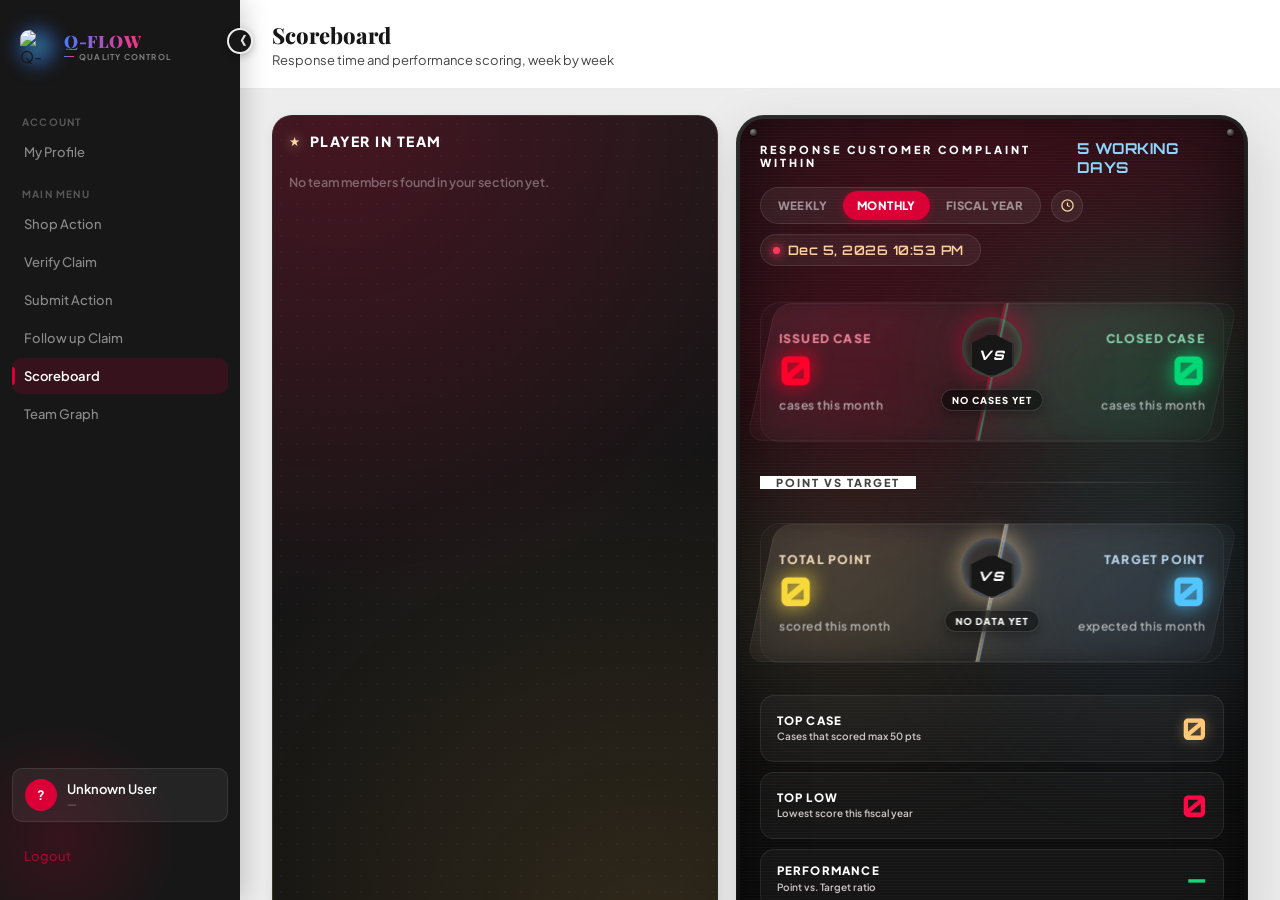
==== main.html @ 457b6033 "Remove Save Investigation trigger from Submit Minutes Meeting (revert) Per user confirmation of the " ====
<!DOCTYPE html>
<html lang="en">
<head>
  <meta charset="UTF-8">
  <meta name="viewport" content="width=device-width, initial-scale=1.0">
  <title>Q-FLOW — Dashboard</title>
  <link rel="stylesheet" href="styles.css">
  
  <style>
    @media print {
      .sidebar, .topbar, .page-body, .btn, .sidebar-edge-toggle { display: none !important; }
      body.dashboard-layout, .main-content { background: white !important; margin: 0 !important; padding: 0 !important; display: block !important; width: 100% !important; }
      .pdf-export-zone { position: static !important; top: auto !important; left: auto !important; z-index: auto !important; display: block !important; }
      @page { size: A4 portrait; margin: 12mm 14mm 28mm 14mm; }
      /* Table thead/thead trick: thead repeats on every printed page */
      #reportTemplate { width: 100%; border-collapse: collapse; }
      #reportTemplate thead { display: table-header-group; }
      #reportTemplate tbody { display: table-row-group; }
      .dynamic-block { page-break-inside: avoid; break-inside: avoid; }
      /* Footer logo: fixed position repeats automatically on every printed page */
      .pdf-footer-logo { position: fixed !important; bottom: 0 !important; display: block !important; }
    }
    
    /* UI Helpers for Previews */
    .preview-grid { display: flex; flex-wrap: wrap; gap: 10px; margin-top: 10px; }
    .preview-item { position: relative; width: 80px; height: 80px; border-radius: 4px; overflow: hidden; border: 1px solid var(--border); }
    .preview-item img { width: 100%; height: 100%; object-fit: cover; }
    .preview-item .remove-btn { position: absolute; top: 2px; right: 2px; background: rgba(218,0,55,0.9); color: white; border: none; border-radius: 50%; width: 20px; height: 20px; font-size: 12px; cursor: pointer; display: flex; align-items: center; justify-content: center; }
    .doc-item { display: flex; align-items: center; gap: 8px; background: var(--surface-2); padding: 6px 12px; border-radius: 4px; font-size: 12px; margin-top: 5px; }
    .action-header { display: flex; justify-content: space-between; align-items: center; font-size: 11px; font-weight: 700; color: var(--charcoal); margin-bottom: 8px; }
    .action-header button { background: none; border: none; color: var(--red); cursor: pointer; font-size: 11px; }
    .status-investigated { background: var(--charcoal) !important; color: white !important; }
    .player-card { display:flex; align-items:center; gap:11px; background:var(--white); border:1px solid var(--border); border-radius:var(--r-md); padding:10px 13px; cursor:grab; user-select:none; transition:box-shadow .15s,border-color .15s,opacity .15s; }
    .player-card:hover { box-shadow:0 2px 10px rgba(0,0,0,.1); border-color:var(--red); }
    .player-card.dragging { opacity:.4; cursor:grabbing; }
    .player-avatar { width:38px; height:38px; border-radius:50%; background:var(--red); color:white; display:flex; align-items:center; justify-content:center; font-weight:800; font-size:13px; flex-shrink:0; }
    .player-info { flex:1; min-width:0; }
    .player-name { font-weight:700; font-size:13px; color:var(--charcoal); white-space:nowrap; overflow:hidden; text-overflow:ellipsis; }
    .player-meta { font-size:10px; color:var(--charcoal-soft); margin-top:2px; }
    .player-badge { display:inline-block; font-size:9px; font-weight:800; text-transform:uppercase; letter-spacing:.4px; color:var(--red); border:1px solid var(--red); border-radius:10px; padding:1px 7px; margin-top:3px; }
    .player-slot { display:flex; align-items:center; border:2px dashed var(--border); border-radius:var(--r-md); background:var(--surface-2); min-height:64px; transition:border-color .2s,background .2s; overflow:hidden; }
    .player-slot.drag-over { border-color:var(--red); background:#fff0f3; }
    .player-slot.occupied { border-style:solid; border-color:#d0d0d0; background:var(--white); }
    .slot-label { width:40px; height:64px; flex-shrink:0; display:flex; align-items:center; justify-content:center; font-weight:800; font-size:11px; color:var(--charcoal-soft); background:var(--surface-2); border-right:1px solid var(--border); }
    .slot-content { flex:1; padding:0 12px; }
    .slot-hint { font-size:11px; color:var(--charcoal-soft); }
    .slot-remove { background:none; border:none; color:#ccc; cursor:pointer; font-size:18px; padding:0 14px; height:64px; flex-shrink:0; line-height:64px; transition:color .15s; }
    .slot-remove:hover { color:var(--red); }
  </style>
  
  <script src="https://cdnjs.cloudflare.com/ajax/libs/html2pdf.js/0.10.1/html2pdf.bundle.min.js"></script>
</head>
<body class="dashboard-layout">

  <!-- ── Photo Lightbox Modal ──────────────────────────────────────────── -->
  <div id="photoLightbox" onclick="closeLightbox()" style="
    display:none; position:fixed; inset:0; z-index:99999;
    background:rgba(0,0,0,0.88); justify-content:center; align-items:center;
    cursor:zoom-out;">
    <div style="position:relative; max-width:92vw; max-height:92vh;" onclick="event.stopPropagation()">
      <button onclick="closeLightbox()" style="
        position:absolute; top:-16px; right:-16px; width:32px; height:32px;
        border-radius:50%; border:none; background:#fff; color:#333;
        font-size:18px; font-weight:700; cursor:pointer; z-index:1; line-height:1;">×</button>
      <img id="lightboxImg" src="" style="
        max-width:88vw; max-height:85vh; object-fit:contain;
        border-radius:8px; box-shadow:0 8px 40px rgba(0,0,0,0.6);
        display:block;">
      <div style="text-align:center; color:#fff; font-size:11px; opacity:0.6; margin-top:8px;">
        Scroll to zoom &nbsp;·&nbsp; Click × or outside to close
      </div>
    </div>
  </div>

<aside class="sidebar">
  <div class="sidebar-logo">
    <!-- Q-FLOW brand mark — the actual supplied logo file, loaded from the
         app's own assets folder (same "Smart Quality Control System"
         folder main.html/index.html already live in — see e.g.
         claimData.systemLinkUrl or the users.js diagnostic message
         elsewhere in this file for other Z:\...\Smart Quality Control
         System\ references). Replace assets/image 1.png with your file if
         you rename/move it. The glow halo behind it is a plain CSS
         animation (see .qflow-icon-glow in styles.css), not baked into
         the image, so it keeps animating without touching the artwork
         itself. -->
    <div class="sidebar-logo-icon-wrap">
      <div class="qflow-icon-glow"></div>
      <img class="sidebar-logo-icon-img" src="assets/image%201.png" alt="Q-FLOW">
    </div>
    <div class="sidebar-logo-word">
      <div class="sidebar-logo-word-main"><span class="sidebar-logo-q">Q-FLOW</span></div>
      <div class="sidebar-logo-tagline"><span class="sidebar-logo-tagline-dash"></span>Quality Control</div>
    </div>
  </div>

  <div class="sidebar-section-label">Account</div>
  <div class="nav-item" onclick="showPage('profile')">My Profile</div>
  <div class="sidebar-section-label">Main Menu</div>
  <div class="nav-item" id="navInquiryClaim" style="display:none;" onclick="showPage('inquiryClaim')">Inquiry Claim</div>
  <div class="nav-item" id="navIssueClaim" onclick="showPage('issueClaim')" style="display:none; color:var(--red);">Issue Claim</div>
  <div class="nav-item" id="navClaimCase" style="display:none;" onclick="showPage('complaints')">Claim Case</div>
  <div class="nav-item" id="navShopAction" onclick="showPage('shopAction')">Shop Action</div>
  <div class="nav-item" id="navVerifyClaim" onclick="showPage('verifyClaim')">Verify Claim</div>
  <div class="nav-item" id="navSubmitAction" onclick="showPage('submitAction')">Submit Action</div>
  <div class="nav-item" id="navFollowUpClaim" onclick="showPage('followUpClaim')">Follow up Claim</div>
  <div class="nav-item active" id="navScoreboard" onclick="showPage('scoreboard')">Scoreboard</div>
  <div class="nav-item" id="navTeamGraph" onclick="showPage('teamGraph')">Team Graph</div>
  
  <div class="sidebar-spacer"></div>
  
  <div class="sidebar-user-chip" id="sidebarUserChip">
    <div class="chip-avatar" id="sidebarInitial">?</div>
    <div class="chip-info">
      <div class="chip-name" id="sidebarName">—</div>
      <div class="chip-role" id="sidebarRole">—</div>
    </div>
  </div>
  <div class="nav-item nav-logout" onclick="handleLogout()">Logout</div>
</aside>

<button type="button" class="sidebar-edge-toggle" id="sidebarEdgeToggle" onclick="toggleSidebar()" title="Show/hide navigation">
  <span id="sidebarToggleIcon">《</span>
</button>

<div class="main-content">
  <div class="topbar">
    <div class="topbar-title">
      <h1 id="topbarTitle">Scoreboard</h1>
      <p id="topbarSubtitle">Response time and performance scoring, week by week</p>
    </div>
  </div>

  <div id="pagProfile" class="page-body">
    <div id="profileViewingBanner" class="hidden" style="display:flex; align-items:center; justify-content:space-between; gap:12px; background:var(--surface-2); border:1px solid var(--border); border-radius:var(--r-md); padding:10px 16px; margin-bottom:14px; font-size:13px;">
      <span>👀 Viewing <strong id="profileViewingName">—</strong>'s profile</span>
      <button type="button" class="action-btn" onclick="backToMyProfile()">← Back to My Profile</button>
    </div>
     <div class="profile-banner">
      <div class="profile-avatar-wrap"><div class="profile-avatar" id="displayInitials">?</div></div>
      <div class="profile-info">
        <h2 id="displayName">Loading…</h2>
        <div class="profile-role-badge"><span id="displayUserType">—</span></div>
        <div class="profile-email"><span id="displayEmail">—</span></div>
      </div>
    </div>
    <div class="info-grid">
      <div class="info-card"><label>Employee ID</label><strong id="displayEmpId">—</strong></div>
      <div class="info-card"><label>Section</label><strong id="displaySection">—</strong></div>
      <div class="info-card"><label>Position</label><strong id="displayPosition">—</strong></div>
    </div>

    <!-- ── Player Showcase: photo avatar + performance radar chart ──────── -->
    <div class="player-showcase">

      <div class="showcase-card">
        <div class="showcase-card-head"><h3>Profile Player</h3><span class="dot"></span></div>
        <div class="avatar-stage" id="avatarStage">
          <img class="avatar-photo" id="avatarPhoto" alt="Player avatar" draggable="false">
        </div>
        <div class="showcase-card-foot">
          <div class="quote">"Response customer claim within 5 working days together with Quality Response</div>
          <div class="player-name" id="avatarPlayerName">—</div>
          <span class="player-tag" id="avatarPlayerTag">—</span>
        </div>
      </div>

      <div class="showcase-card">
        <div class="showcase-card-head">
          <h3>Performance Radar</h3>
          <span class="dot"></span>
        </div>
        <div class="radar-score-row">
          <span class="total-label">Performance Overview</span>
          <span class="score-badge">
            <span class="score-badge-label">Overall Score</span>
            <span class="total-value" id="radarTotal">0.0<small>/100</small></span>
          </span>
        </div>

        <div class="period-toggle" id="periodToggle">
          <button type="button" data-period="year">Year</button>
          <button type="button" class="active" data-period="month">Month</button>
          <button type="button" data-period="week">Week</button>
        </div>
        <!-- Sub-slicer: appears under Month (weeks 1-5) and Year (12 fiscal
             months) so a specific bucket's score can be viewed on its own
             instead of only the period-wide average. Hidden for Week (no
             smaller sub-unit to slice by). Populated by renderRadarSubToggle(). -->
        <div class="period-subtoggle" id="periodSubToggle" style="display:none;"></div>

        <div class="radar-card-body">
          <svg id="radarSVG" viewBox="0 0 520 500" xmlns="http://www.w3.org/2000/svg"></svg>
        </div>
        <div class="radar-legend" id="radarLegend"></div>
      </div>

    </div>
  </div>

  <div id="pagIssueClaim" class="page-body" style="display:none;">
    <form id="issueClaimForm" onsubmit="event.preventDefault(); submitClaim();">
      
      <div class="form-card">
        <h3 class="form-section-title">Claim Initialization</h3>
        <div class="form-group">
          <label>Claim Subject</label>
          <input type="text" id="claimSubject" class="form-control" required placeholder="Enter brief subject">
        </div>
        <div class="form-row">
          <div class="form-group">
            <label>Claim Source</label>
            <select id="claimSource" class="form-control" required>
              <option value="" disabled selected>Select Source...</option>
              <option value="MTH">【MTH】 - MITSUBISHI HEAVY INDUSTRIES THERMAL SYSTEMS</option><option value="SE SHOP">【SE】 - Service Section</option>
            </select>
          </div>
          <div class="form-group">
            <label>Type of Trouble</label>
            <select id="typeTrouble" class="form-control" required>
              <option value="" disabled selected>Select Trouble Type...</option>
              <option value="Unit">Unit</option><option value="Spare Part">Spare Part</option><option value="Special Part">Special Part</option>
            </select>
          </div>
          <div class="form-group">
            <label>Air Conditioner Type</label>
            <select id="typeAir" class="form-control" required>
              <option value="" disabled selected>Select Air Conditioner Type...</option>
              <option value="RAC">【RAC】Residential Air Conditioners</option><option value="PAC">【PAC】Package Air Conditioners</option>
            </select>
          </div>
        </div>
        <div class="form-row">
          <div class="form-group">
            <label>Claim Market</label>
            <!-- Options populated by populateClaimMarketOptions() from
                 distributorDatabase (distributors.js) — see that function's
                 comment. Starts with a loading placeholder; the FALLBACK_
                 DISTRIBUTOR_DATABASE seed means it's never actually empty
                 even before distributors.js finishes loading. -->
            <select id="claimMarket" class="form-control" required onchange="updateCountries()">
              <option value="" disabled selected>Loading markets...</option>
            </select>
          </div>
          <div class="form-group">
            <label>Claim Country</label>
            <select id="claimCountry" class="form-control" required disabled onchange="updateDistributors()">
              <option value="" disabled selected>Please select market first...</option>
            </select>
          </div>
        </div>
        <div class="form-row">
          <div class="form-group">
            <label>Distributor Name</label>
            <select id="claimDistributor" class="form-control" required disabled onchange="updateDistributorDetails()">
              <option value="" disabled selected>Please select country first...</option>
            </select>
          </div>
          <div class="form-group">
            <label>Customer Code</label>
            <input type="text" id="claimCustomerCode" class="form-control" readonly placeholder="Auto-filled from Distributor Name">
          </div>
          <div class="form-group">
            <label>Distributor Short Name</label>
            <input type="text" id="claimDistShortName" class="form-control" readonly placeholder="Auto-filled from Distributor Name">
          </div>
        </div>
      </div>

      <div class="form-card">
        <h3 class="form-section-title">Product & Part Details</h3>
        <div class="form-group">
          <label>Model Name</label>
          <select id="hasModelToggle" class="form-control" onchange="toggleModelSection(this.value !== 'N/A')">
            <option value="N/A" selected>N/A</option><option value="Have">Have Model Name</option>
          </select>
          <!-- One .model-block per Model — Model Name + its OWN Quantity of
               Serial Numbers + that many serial inputs, added via +Add
               Model. See addModelBlock()/removeModelBlock()/
               _renumberModelBlocks() and submitClaim()'s comment on how
               this becomes modelName (multi-line) + serialNumbers
               ([Model N: value] lines) at submit time. -->
          <div id="wrapModelSection" class="dynamic-input-wrap hidden">
            <div id="modelBlocksContainer" class="model-blocks-container"></div>
            <button type="button" class="btn-add-model" onclick="addModelBlock()">+ Add Model</button>
          </div>
        </div>
        <div class="form-row">
          <!-- Part No. — user types here first to search -->
          <div class="form-group">
            <label>Problem Part No.</label>
            <div style="position:relative;">
              <div style="display:flex; gap:6px; align-items:center;">
                <input type="text" id="partNoSearch" class="form-control"
                  placeholder="Type Part No. to search…"
                  autocomplete="off"
                  style="flex:1;"
                  oninput="filterPartNoSuggestions(this.value)"
                  onfocus="filterPartNoSuggestions(this.value)"
                  onkeydown="handlePartNoKeydown(event)"
                  onblur="setTimeout(()=>{const s=document.getElementById('partNoSuggestBox');if(s)s.style.display='none';},200)">
                <button type="button" id="partNoClearBtn" onclick="clearPartSelection()"
                  style="display:none; background:var(--surface-2); border:1px solid var(--border); border-radius:var(--r-md); padding:0 10px; height:38px; cursor:pointer; color:var(--red); font-size:13px; flex-shrink:0;"
                  title="Clear selection">✕</button>
              </div>
              <div id="partNoSuggestBox"
                style="display:none; position:absolute; top:100%; left:0; right:0; z-index:9999;
                       background:var(--white); border:1px solid var(--border); border-top:none;
                       border-radius:0 0 var(--r-md) var(--r-md); max-height:220px; overflow-y:auto;
                       box-shadow:0 4px 14px rgba(0,0,0,.13);"></div>
            </div>
            <!-- Hidden field — actual value sent in payload -->
            <input type="hidden" id="partNo">
            <div id="partNoStatus" style="font-size:10px; color:var(--charcoal-soft); margin-top:4px;">⏳ Loading parts database…</div>
          </div>

          <!-- Part Name — auto-filled when Part No. is selected -->
          <div class="form-group">
            <label>Problem Part Name</label>
            <div style="display:flex; gap:6px; align-items:center;">
              <input type="text" id="partName" class="form-control"
                placeholder="Auto-filled after Part No. selection"
                readonly
                style="flex:1; background:var(--surface-2); cursor:default;">
              <button type="button" id="partNameClearBtn" onclick="clearPartSelection()"
                style="display:none; background:var(--surface-2); border:1px solid var(--border); border-radius:var(--r-md); padding:0 10px; height:38px; cursor:pointer; color:var(--red); font-size:13px; flex-shrink:0;"
                title="Clear selection">✕</button>
            </div>
            <div id="partNameHint" style="font-size:10px; color:var(--charcoal-soft); margin-top:4px;">Part Name fills automatically when you pick a Part No.</div>
          </div>
        </div>
      </div>

      <div class="form-card">
        <h3 class="form-section-title">Dates & Problem Description</h3>
        <div class="form-row">
          <div class="form-group">
            <label>Production Date</label>
            <select class="form-control" onchange="toggleField('wrapProdDate', this.value !== 'N/A')">
              <option value="N/A" selected>N/A</option><option value="Know">Know</option>
            </select>
            <div id="wrapProdDate" class="dynamic-input-wrap hidden"><input type="date" id="prodDate" class="form-control"></div>
          </div>
          <div class="form-group">
            <label>Install Date</label>
            <select class="form-control" onchange="toggleField('wrapInstallDate', this.value !== 'N/A')">
              <option value="N/A" selected>N/A</option><option value="Know">Know</option>
            </select>
            <div id="wrapInstallDate" class="dynamic-input-wrap hidden"><input type="date" id="installDate" class="form-control" onchange="calculatePeriod()"></div>
          </div>
          <div class="form-group">
            <label>Occurred Date</label>
            <select class="form-control" onchange="toggleField('wrapOccurredDate', this.value !== 'N/A')">
              <option value="N/A" selected>N/A</option><option value="Know">Know</option>
            </select>
            <div id="wrapOccurredDate" class="dynamic-input-wrap hidden"><input type="date" id="occurredDate" class="form-control" onchange="calculatePeriod()"></div>
          </div>
        </div>
        
        <div class="form-group" id="periodWrap" style="display:none; background: var(--surface-2); padding: 10px; border-radius: 4px;">
            <label>Period of Using</label>
            <strong id="displayPeriod" style="color: var(--red);"></strong>
            <input type="hidden" id="hiddenPeriod">
        </div>

        <div class="form-group">
          <label>Problem Location</label>
          <select id="probLocation" class="form-control" required>
            <option value="" disabled selected>Select Location...</option>
            <option value="N/A">N/A (Not Known)</option><option value="On-site customer">On-site customer</option>
            <option value="Warehouse Stock">Warehouse Stock</option><option value="Testing">Testing</option><option value="Etc.">Etc.</option>
          </select>
        </div>
        <div class="form-group">
          <label>Problem Detail</label>
          <textarea id="probDetail" class="form-control" required placeholder="Describe details..."></textarea>
        </div>

        <!-- Defect Category — Main Defect -> Defect Detail -> Code Defect,
             sourced from DB Master.xlsx's MainDefectMaster/SubDefectMaster
             tables (same cascading-select + auto-fill pattern as Step 1's
             Claim Market -> Claim Country -> Distributor Name — see
             loadDefectDatabase()/updateDefectDetails()/updateCodeDefect()
             and that section's own comment for the full field mapping). -->
        <div class="form-row" style="margin-top: 15px; padding-top: 15px; border-top: 1px dashed var(--border);">
          <div class="form-group">
            <label>Main Defect</label>
            <select id="mainDefect" class="form-control" onchange="updateDefectDetails()">
              <option value="" disabled selected>Loading defect categories...</option>
            </select>
          </div>
          <div class="form-group">
            <label>Defect Detail</label>
            <select id="defectDetail" class="form-control" disabled onchange="updateCodeDefect()">
              <option value="" disabled selected>Please select Main Defect first...</option>
            </select>
          </div>
          <div class="form-group">
            <label>Code Defect</label>
            <input type="text" id="codeDefect" class="form-control" readonly placeholder="Auto-filled from Defect Detail">
          </div>
        </div>

        <div class="form-group" style="margin-top: 15px; padding-top: 15px; border-top: 1px dashed var(--border);">
          <label>Attach Claim Pictures (Unlimited)</label>
          <input type="file" id="claimImagesInput" class="form-control" multiple accept="image/png, image/jpeg, image/jpg" style="background: var(--white); cursor: pointer;" onchange="handleClaimImagePreviews(this)">
          <div id="claimImagePreviews" class="preview-grid"></div>
        </div>

        <div class="form-group" style="margin-top: 15px; padding-top: 15px; border-top: 1px dashed var(--border);">
            <label>Attach Documents (Excel/PDF, Unlimited)</label>
            <input type="file" id="claimDocsInput" class="form-control" multiple accept=".pdf, .xls, .xlsx" style="background: var(--white); cursor: pointer;" onchange="handleClaimDocPreviews(this)">
            <div id="claimDocPreviews"></div>
        </div>

      </div>

      <button type="submit" class="btn btn-red">Submit Claim Case</button>
    </form>
  </div>

  <div id="pagInvestigation" class="page-body" style="display:none;">
    <div class="workspace-layout">
      
      <!-- LEFT PANE: Claim Monitor with Edit Mode -->
      <div class="workspace-left" id="claimMonitorPane" style="overflow-y:auto; max-height:calc(100vh - 80px);">
        <div style="display:flex; justify-content:space-between; align-items:center; margin-bottom:14px;">
          <h3 class="form-section-title" style="margin:0; border:none; padding:0;">Claim Monitor</h3>
          <button class="btn" id="editClaimBtn" style="width:auto; padding:6px 14px; font-size:12px; background:var(--surface-2); color:var(--charcoal);" onclick="toggleClaimEditMode()">✏️ Edit Details</button>
        </div>

        <!-- DISPLAY MODE -->
        <div id="claimMonitorDisplay">
          <div class="claim-summary-item"><label>Subject</label><div id="monSubject">Loading...</div></div>
          <div class="claim-summary-item"><label>Source / Market</label><div id="monSource">Loading...</div></div>
          <div class="claim-summary-item"><label>Type Air Conditioners</label><div id="montypeAir">Loading...</div></div>
          <div class="claim-summary-item"><label>Model</label><div id="monModel" style="color:var(--red); white-space:pre-line;">Loading...</div></div>
          <div class="claim-summary-item"><label>Serial Number</label><div id="monSerial" style="color:var(--red); white-space:pre-line;">Loading...</div></div>
          <div class="claim-summary-item"><label>Part Info</label><div id="monPart">Loading...</div></div>
          <div class="claim-summary-item">
            <label>Dates</label>
            <div id="monDates" style="font-size:12px; line-height:1.6;">Loading...</div>
            <div style="margin-top: 5px; font-weight: 700; color: var(--red);">Period of Using: <span id="monPeriod">Loading...</span></div>
          </div>
          <div class="claim-summary-item"><label>Location</label><div id="monLocation">Loading...</div></div>
          <div class="claim-summary-item"><label>Problem Detail</label><div id="monDetail">Loading...</div></div>
          <div class="claim-summary-item">
            <label>Claim Pictures</label>
            <div id="monImageWrap" style="margin-top: 8px; display: flex; flex-wrap: wrap; gap: 10px;">Loading...</div>
          </div>
          <div class="claim-summary-item" style="border-bottom:none;">
            <label>Claim Documents</label>
            <div id="monDocWrap" style="margin-top: 8px;">Loading...</div>
          </div>
        </div>

        <!-- EDIT MODE (hidden by default) -->
        <div id="claimMonitorEdit" style="display:none;">
          <div class="form-group">
            <label>Claim Subject</label>
            <input type="text" id="editSubject" class="form-control" placeholder="Claim Subject">
          </div>
          <div class="form-row">
            <div class="form-group">
              <label>Source</label>
              <select id="editSource" class="form-control">
                <option value="MTH">MTH</option><option value="Service">Service</option>
              </select>
            </div>
            <div class="form-group">
              <label>Type of Trouble</label>
              <select id="editTypeTrouble" class="form-control">
                <option value="Unit">Unit</option>
                <option value="Spare Part">Spare Part</option>
                <option value="Special Part">Special Part</option>
              </select>
            </div>
          </div>
          <div class="form-row">
            <div class="form-group">
              <label>Market</label>
              <!-- Options populated by populateClaimMarketOptions() — same
                   distributorDatabase source as Claim Market on Step 1, so
                   the two forms never show a different country list. -->
              <select id="editMarket" class="form-control" onchange="updateEditCountries()">
                <option value="" disabled selected>Loading markets...</option>
              </select>
            </div>
            <div class="form-group">
              <label>Claim Country</label>
              <select id="editCountry" class="form-control" onchange="updateEditDistributors()">
                <option value="" disabled selected>Select market first...</option>
              </select>
            </div>
          </div>
          <!-- Distributor Name -> Customer Code / Short Name — same
               cascading + auto-fill pattern as Step 1 (see
               updateEditDistributors()/updateEditDistributorDetails()). -->
          <div class="form-row">
            <div class="form-group">
              <label>Distributor Name</label>
              <select id="editDistributor" class="form-control" disabled onchange="updateEditDistributorDetails()">
                <option value="" disabled selected>Please select country first...</option>
              </select>
            </div>
            <div class="form-group">
              <label>Customer Code</label>
              <input type="text" id="editCustomerCode" class="form-control" readonly placeholder="Auto-filled from Distributor Name">
            </div>
            <div class="form-group">
              <label>Distributor Short Name</label>
              <input type="text" id="editDistShortName" class="form-control" readonly placeholder="Auto-filled from Distributor Name">
            </div>
          </div>
          <div class="form-group">
            <label>Type Air Conditioners</label>
            <select id="editTypeAir" class="form-control">
              <option value="RAC">【RAC】Residential Air Conditioners</option>
              <option value="PAC">【PAC】Package Air Conditioners</option>
            </select>
          </div>
          <div class="form-group">
            <label>Model Name</label>
            <select id="editHasModelToggle" class="form-control" onchange="toggleEditModelSection(this.value !== 'N/A')">
              <option value="N/A" selected>N/A</option><option value="Have">Have Model Name</option>
            </select>
            <!-- Same repeater as Step 1 (see addModelBlock()'s comment) —
                 restored from the claim's saved data by
                 restoreEditModelBlocks() in toggleClaimEditMode(). -->
            <div id="editWrapModelSection" class="dynamic-input-wrap hidden">
              <div id="editModelBlocksContainer" class="model-blocks-container"></div>
              <button type="button" class="btn-add-model" onclick="addEditModelBlock()">+ Add Model</button>
            </div>
          </div>
          <div class="form-row">
            <!-- Part No. — same search-then-autofill widget as Step 1
                 (see filterEditPartNoSuggestions()/selectEditPartNo()) —
                 previously two independent plain text inputs with no link
                 between them at all. -->
            <div class="form-group">
              <label>Part No.</label>
              <div style="position:relative;">
                <div style="display:flex; gap:6px; align-items:center;">
                  <input type="text" id="editPartNoSearch" class="form-control"
                    placeholder="Type Part No. to search…"
                    autocomplete="off"
                    style="flex:1;"
                    oninput="filterEditPartNoSuggestions(this.value)"
                    onfocus="filterEditPartNoSuggestions(this.value)"
                    onkeydown="handleEditPartNoKeydown(event)"
                    onblur="setTimeout(()=>{const s=document.getElementById('editPartNoSuggestBox');if(s)s.style.display='none';},200)">
                  <button type="button" id="editPartNoClearBtn" onclick="clearEditPartSelection()"
                    style="display:none; background:var(--surface-2); border:1px solid var(--border); border-radius:var(--r-md); padding:0 10px; height:38px; cursor:pointer; color:var(--red); font-size:13px; flex-shrink:0;"
                    title="Clear selection">✕</button>
                </div>
                <div id="editPartNoSuggestBox"
                  style="display:none; position:absolute; top:100%; left:0; right:0; z-index:9999;
                         background:var(--white); border:1px solid var(--border); border-top:none;
                         border-radius:0 0 var(--r-md) var(--r-md); max-height:220px; overflow-y:auto;
                         box-shadow:0 4px 14px rgba(0,0,0,.13);"></div>
              </div>
              <input type="hidden" id="editPartNo">
            </div>
            <div class="form-group">
              <label>Part Name</label>
              <div style="display:flex; gap:6px; align-items:center;">
                <input type="text" id="editPartName" class="form-control"
                  placeholder="Auto-filled after Part No. selection"
                  readonly
                  style="flex:1; background:var(--surface-2); cursor:default;">
                <button type="button" id="editPartNameClearBtn" onclick="clearEditPartSelection()"
                  style="display:none; background:var(--surface-2); border:1px solid var(--border); border-radius:var(--r-md); padding:0 10px; height:38px; cursor:pointer; color:var(--red); font-size:13px; flex-shrink:0;"
                  title="Clear selection">✕</button>
              </div>
            </div>
          </div>
          <div class="form-group">
            <label>Production Date</label>
            <input type="date" id="editProdDate" class="form-control">
          </div>
          <div class="form-group">
            <label>Install Date</label>
            <input type="date" id="editInstallDate" class="form-control" onchange="calculatePeriodEdit()">
          </div>
          <div class="form-group">
            <label>Occurred Date</label>
            <input type="date" id="editOccurredDate" class="form-control" onchange="calculatePeriodEdit()">
          </div>
          <div class="form-group" id="editPeriodWrap" style="display:none; background:var(--surface-2); padding:10px; border-radius:4px;">
            <label>Period of Using</label>
            <strong id="editDisplayPeriod" style="color:var(--red);"></strong>
            <input type="hidden" id="editHiddenPeriod">
          </div>
          <div class="form-group">
            <label>Problem Location</label>
            <select id="editLocation" class="form-control">
              <option value="N/A">N/A (Not Known)</option>
              <option value="On-site customer">On-site customer</option>
              <option value="Warehouse Stock">Warehouse Stock</option>
              <option value="Testing">Testing</option>
              <option value="Etc.">Etc.</option>
            </select>
          </div>
          <div class="form-group">
            <label>Problem Detail</label>
            <textarea id="editProbDetail" class="form-control" style="min-height:80px;"></textarea>
          </div>

          <!-- Defect Category — same cascade as Step 1 (see
               updateEditDefectDetails()/updateEditCodeDefect()). -->
          <div class="form-row">
            <div class="form-group">
              <label>Main Defect</label>
              <select id="editMainDefect" class="form-control" onchange="updateEditDefectDetails()">
                <option value="" disabled selected>Loading defect categories...</option>
              </select>
            </div>
            <div class="form-group">
              <label>Defect Detail</label>
              <select id="editDefectDetail" class="form-control" disabled onchange="updateEditCodeDefect()">
                <option value="" disabled selected>Please select Main Defect first...</option>
              </select>
            </div>
            <div class="form-group">
              <label>Code Defect</label>
              <input type="text" id="editCodeDefect" class="form-control" readonly placeholder="Auto-filled from Defect Detail">
            </div>
          </div>

          <div class="form-group">
            <label>Add / Replace Claim Pictures (Unlimited)</label>
            <input type="file" id="editClaimImages" class="form-control" multiple accept="image/png,image/jpeg,image/jpg" style="background:var(--white); cursor:pointer;" onchange="handleEditImagePreviews(this)">
            <div id="editImagePreviews" class="preview-grid"></div>
          </div>
          <div class="form-group">
            <label>Add / Replace Documents (Excel/PDF, Unlimited)</label>
            <input type="file" id="editClaimDocs" class="form-control" multiple accept=".pdf,.xls,.xlsx" style="background:var(--white); cursor:pointer;" onchange="handleEditDocPreviews(this)">
            <div id="editDocPreviews"></div>
          </div>
          <div style="display:flex; gap:10px; margin-top:10px;">
            <button class="btn" style="background:var(--surface-2); color:var(--charcoal);" onclick="cancelClaimEdit()">Cancel</button>
            <button class="btn btn-red" onclick="saveClaimEdit()">💾 Save Changes</button>
          </div>
        </div>
      </div>

      <!-- RIGHT PANE -->
      <div class="workspace-right">
        <div style="padding:14px 20px 0 20px;">
          <h3 class="form-section-title" style="margin:0 0 12px 0; border:none; padding:0;">Investigation</h3>
        </div>

        <!-- START GATE -->
        <div id="startGate" style="display:flex; flex-direction:column; align-items:center; justify-content:center; padding:60px 40px; text-align:center;">
          <div style="font-size:48px; margin-bottom:16px;">🔍</div>
          <h2 style="font-family:var(--font-display); font-size:22px; color:var(--charcoal); margin-bottom:8px;">Ready to Investigate?</h2>
          <p style="color:var(--charcoal-soft); font-size:13px; max-width:320px; line-height:1.7; margin-bottom:24px;">Press the button below to officially start this Claim Case. A timestamp will be recorded and the case will move to investigation status.</p>
          <button id="startClaimCaseBtn" class="btn btn-red" style="width:auto; padding:14px 36px; font-size:16px;" onclick="startClaimCase()">▶ Start Claim Case</button>
          <div id="startGateLocked" style="display:none; margin-top:6px; font-size:12px; color:var(--red); background:#fff0f3; border:1px solid #f5c6cb; border-radius:var(--r-md); padding:10px 16px; max-width:320px; line-height:1.6;">
            ⚠️ Only <strong>Team Leader</strong> can start the investigation for this claim.
          </div>
        </div>

        <!-- INVESTIGATION CONTENT (hidden until started) -->
        <div id="investigationContent" style="display:none; flex-direction:column; height:100%;">
          <div id="holdLockBanner" style="display:none; align-items:center; gap:10px; background:#fff0f3; border:1px solid #f5c6cb; border-radius:var(--r-md); padding:10px 16px; margin:0 0 14px 0; font-size:12.5px; color:var(--red); font-weight:700; line-height:1.6;">
            <span id="holdLockBannerText"></span>
          </div>
          <div class="workspace-tabs">
            <button class="tab-btn active" onclick="switchTab('tabPlayers', this)">1. Players</button>
            <button class="tab-btn" onclick="switchTab('tabFindingRisk', this)">2. Finding Risk</button>
            <button class="tab-btn" onclick="switchTab('tabInspection', this)">3. Inspection</button>
            <button class="tab-btn" onclick="switchTab('tabAnalysis', this)">4. Trouble Analysis</button>
            <button class="tab-btn" onclick="switchTab('tabActions', this)">5. Considerations</button>
            <button class="tab-btn" id="tabEvaluateBtn" onclick="switchTab('tabEvaluate', this)">6. Evaluate</button>
          </div>

          <!-- TAB 1: PLAYERS -->
          <div id="tabPlayers" class="tab-content active">
            <div style="margin-bottom:16px; display:flex; justify-content:space-between; align-items:flex-start; flex-wrap:wrap; gap:10px;">
              <div>
                <div style="font-weight:800; font-size:14px; color:var(--charcoal); margin-bottom:4px;">Select Investigation Team (up to 5 Players)</div>
                <div style="font-size:12px; color:var(--charcoal-soft);">Drag a card from the roster into any slot. Click <strong>Confirm Team</strong> when done.</div>
              </div>
              <div id="playersAccessDenied" style="display:none; font-size:12px; color:var(--red); background:#fff0f3; border:1px solid #f5c6cb; border-radius:var(--r-md); padding:8px 14px;">
                ⚠️ Only <strong>Team Leader</strong> can assign players.
              </div>
            </div>
            <div id="rosterDiagnostic" style="display:none; margin-bottom:12px; padding:10px 14px; border-radius:var(--r-md); font-size:12px; line-height:1.7;"></div>
            <div style="display:flex; gap:20px; align-items:flex-start; flex-wrap:wrap;">
              <div style="flex:1; min-width:210px; max-width:270px;">
                <div style="font-size:11px; font-weight:800; text-transform:uppercase; letter-spacing:.6px; color:var(--charcoal-soft); margin-bottom:8px;">
                  Available Players <span id="rosterSectionLabel" style="font-weight:400; text-transform:none; letter-spacing:0;"></span>
                </div>
                <div id="rosterLoading" style="font-size:12px; color:var(--charcoal-soft); padding:6px 0; display:none;">Loading…</div>
                <div id="playerRoster" style="display:flex; flex-direction:column; gap:8px; max-height:400px; overflow-y:auto; padding-right:3px;"></div>
              </div>
              <div style="flex:2; min-width:260px;">
                <div style="font-size:11px; font-weight:800; text-transform:uppercase; letter-spacing:.6px; color:var(--charcoal-soft); margin-bottom:8px;">Team Slots (P1 – P5)</div>
                <div id="playerSlotsWrap" style="display:flex; flex-direction:column; gap:10px;"></div>
                <div style="display:flex; gap:10px; margin-top:16px; flex-wrap:wrap; align-items:center;">
                  <button id="confirmPlayersBtn" class="btn btn-red" style="width:auto; padding:10px 24px; opacity:.4; cursor:not-allowed;" disabled onclick="confirmPlayers()">✅ Confirm Team</button>
                  <button class="btn" style="width:auto; padding:10px 14px; background:var(--surface-2); color:var(--charcoal); font-size:12px;" onclick="clearAllSlots()">↺ Clear All</button>
                </div>
                <div id="playersConfirmedMsg" style="display:none; margin-top:10px; font-size:12px; color:green; font-weight:700; line-height:1.7;"></div>
              </div>
            </div>
            <div style="margin-top:22px; display:flex; justify-content:space-between; align-items:center; flex-wrap:wrap; gap:10px;">
              <div></div>
              <button class="btn btn-red" onclick="saveAndGoFindingRisk(this)">Next: Finding Risk →</button>
            </div>
          </div>

          <!-- TAB 2: FINDING RISK -->
          <div id="tabFindingRisk" class="tab-content">
            <div style="display:flex; justify-content:space-between; align-items:center; margin-bottom:18px;">
              <label style="font-weight:700; font-size:14px; color:var(--charcoal);">Finding Risk</label>
              <button class="btn" style="width:auto; padding:6px 16px; font-size:12px; background:var(--surface-2); color:var(--charcoal);" onclick="addFindingRiskBlock()">+ Add Subject</button>
            </div>
            <div id="findingRiskWrap"></div>
            <div style="display:flex; gap:10px; margin-top:16px; flex-wrap:wrap; align-items:center;">
              <button class="btn btn-red" style="width:auto; padding:10px 24px;" onclick="submitFindingRisk(this)">💾 Submit Finding Risk</button>
              <span id="findingRiskStatus" style="font-size:12px; color:var(--charcoal-soft);"></span>
            </div>
            <div style="margin-top:16px; padding:10px 14px; background:var(--surface-2); border-radius:var(--r-md); font-size:12px; color:var(--charcoal-soft); display:none;" id="findingRiskLog">
              <strong style="color:var(--charcoal);">📋 Submission Log</strong>
              <div id="findingRiskLogEntries" style="margin-top:6px; line-height:1.8;"></div>
            </div>
            <div style="margin-top:16px; display:flex; justify-content:space-between; align-items:center; flex-wrap:wrap; gap:10px;">
              <div></div>
              <button class="btn btn-red" onclick="saveAndGoInspection(this)">Next: Inspection →</button>
            </div>
          </div>

          <!-- TAB 3: INSPECTION -->
          <div id="tabInspection" class="tab-content">
            <div style="display:flex; justify-content:space-between; align-items:center; margin-bottom:12px; flex-wrap:wrap; gap:8px;">
              <label style="font-weight:700; font-size:14px; color:var(--charcoal);">Inspection Results</label>
              <div style="display:flex; gap:8px; align-items:center;">
                <button id="referClaimBtn" class="btn" style="width:auto; padding:6px 16px; font-size:12px; background:var(--charcoal); color:#fff;" onclick="openReferClaimModal()" title="Auto-fill Inspection, Trouble Analysis and Considerations from a past claim case">🔗 Refer Claim Case</button>
                <button class="btn" style="width:auto; padding:6px 16px; font-size:12px; background:var(--surface-2); color:var(--charcoal);" onclick="addInspectionBlock()">+ Add Inspection Detail & Picture</button>
              </div>
            </div>
            <div id="referredFromBanner" style="display:none; margin-bottom:14px; padding:8px 14px; background:#eef3ff; border:1px solid #c3d4fb; border-radius:var(--r-md); font-size:11.5px; color:#2b4c9b; font-weight:700;"></div>
            <div id="inspectionBlocksWrap"></div>
            <div style="display:flex; justify-content:space-between; align-items:center; margin-top:10px; flex-wrap:wrap; gap:10px;">
              <button class="btn" style="width:auto; padding:10px 24px; background:var(--surface-2); color:var(--charcoal);" onclick="submitInspection(this)">💾 Submit Inspection</button>
              <button class="btn btn-red" onclick="nextFromInspection(this)">Next: Trouble Analysis →</button>
            </div>
          </div>

          <!-- TAB 2: TROUBLE ANALYSIS -->
          <div id="tabAnalysis" class="tab-content">
            <div style="margin-bottom:15px; border-bottom: 2px solid var(--border); padding-bottom: 15px;">
              <div style="display:flex; justify-content:space-between; align-items:flex-end; margin-bottom:10px;">
                <label style="font-weight:700; text-transform:uppercase; font-size:12px; color:var(--red);">A. Root Cause Analysis (5-Why)</label>
                <span style="font-size:11px; color:var(--charcoal-soft);">*Hover to mark [R] Real Root Cause</span>
              </div>
              <div class="why-container" id="rootWhyContainer"></div>
              <button class="btn" style="background:var(--surface-2); color:var(--charcoal); margin-top: 10px;" onclick="addSpecificWhyRow('rootWhyContainer', 'root')">+ Add Root Cause Why</button>
            </div>
            <div style="margin-bottom:15px; border-bottom: 2px solid var(--border); padding-bottom: 15px;">
              <div style="display:flex; justify-content:space-between; align-items:flex-end; margin-bottom:10px;">
                <label style="font-weight:700; text-transform:uppercase; font-size:12px; color:var(--red);">B. Outflow Analysis (5-Why)</label>
                <span style="font-size:11px; color:var(--charcoal-soft);">*Hover to mark [O] Real Outflow</span>
              </div>
              <div class="why-container" id="outflowWhyContainer"></div>
              <button class="btn" style="background:var(--surface-2); color:var(--charcoal); margin-top: 10px;" onclick="addSpecificWhyRow('outflowWhyContainer', 'outflow')">+ Add Outflow Why</button>
            </div>


            <!-- ── C. Shop Concerned ─────────────────────────────────── -->
            <div style="margin-top:20px; border-top:2px solid var(--border); padding-top:15px;">
              <div style="display:flex; justify-content:space-between; align-items:center; margin-bottom:12px;">
                <label style="font-weight:700; text-transform:uppercase; font-size:12px; color:var(--red);">C. Shop Concerned</label>
                <button class="btn" style="width:auto; padding:5px 14px; font-size:12px; background:var(--surface-2); color:var(--charcoal);" onclick="addShopConcernedRow()">+ Add Shop</button>
              </div>
              <div id="shopConcernedList"></div>
              <div style="margin-top:12px; padding:10px 14px; background:#fff8e6; border:1px solid #f0d060; border-radius:6px; font-size:11px; color:#7a6000;">
                💡 Click <strong>Confirm Shop</strong> to save the selected shop(s), then click <strong>Make Appointment</strong> to generate the meeting invitation.
              </div>
            </div>

            <div style="display:flex; gap:10px; margin-top:16px;">
              <button class="btn btn-red" style="flex:1; padding:12px;" onclick="confirmShop(this)">
                ✅ Confirm Shop
              </button>
              <button class="btn" style="flex:1; padding:12px; background:var(--charcoal); color:#fff;" onclick="makeAppointment(this)">
                📅 Make Appointment
              </button>
            </div>
            <div style="display:flex; gap:10px; margin-top:12px; flex-wrap:wrap; justify-content:space-between; align-items:center;">
              <div style="display:flex; gap:10px;">
                <button class="btn" style="background:var(--surface-2); color:var(--charcoal);" onclick="switchTab('tabInspection', document.querySelectorAll('.tab-btn')[2])">← Back</button>
                <button class="btn" style="background:var(--surface-2); color:var(--charcoal);" onclick="submitTroubleAnalysis(this)">💾 Submit Trouble Analysis</button>
              </div>
              <button class="btn btn-red" onclick="nextFromAnalysis(this)">Next: Considerations →</button>
            </div>
          </div>

          <!-- TAB 3: CONSIDERATIONS -->
          <div id="tabActions" class="tab-content" style="padding:0;">
            <!-- Scrollable content area -->
            <div style="flex:1; overflow-y:auto; padding:24px 32px; min-height:0;">
              <div class="form-group">
                <div style="display:flex; justify-content:space-between; align-items:center; margin-bottom:10px;">
                  <label style="font-size:13px; font-weight:700; color:var(--red);">Corrective Actions</label>
                  <button class="btn" style="width:auto; padding:4px 10px; background:var(--surface-2); color:var(--charcoal); font-size:11px;" onclick="addActionBlock('correctiveWrap', 'Corrective')">+ Add Corrective Action</button>
                </div>
                <div id="correctiveWrap"></div>
              </div>
              <div class="form-group" style="margin-top:30px; border-top:1px dashed var(--border); padding-top:20px;">
                <div style="display:flex; justify-content:space-between; align-items:center; margin-bottom:10px;">
                  <label style="font-size:13px; font-weight:700; color:var(--red);">Preventive Actions</label>
                  <button class="btn" style="width:auto; padding:4px 10px; background:var(--surface-2); color:var(--charcoal); font-size:11px;" onclick="addActionBlock('preventiveWrap', 'Preventive')">+ Add Preventive Action</button>
                </div>
                <div id="preventiveWrap"></div>
              </div>
            </div>
            <!-- Sticky footer buttons — always visible regardless of content length -->
            <div style="flex-shrink:0; display:flex; gap:10px; padding:16px 32px; border-top:1px solid var(--border-light); background:var(--white);">
              <button class="btn" style="background:var(--surface-2); color:var(--charcoal);" onclick="saveConsiderations()">💾 Save Investigation Draft</button>
              <button class="btn" style="background:var(--charcoal); color:#fff;" onclick="submitMinutesMeeting(this)">📧 Submit Minutes Meeting</button>
              <button class="btn btn-red" onclick="generateDraftReport()">Generate Draft Report (Step 4)</button>
            </div>
          </div>

          <!-- TAB 6: EVALUATE -->
          <div id="tabEvaluate" class="tab-content" style="padding:0;">

            <!-- LOCKED STATE — shown when claim status is not yet Investigated -->
            <div id="evaluateLocked" style="display:none; flex-direction:column; align-items:center; justify-content:center; padding:60px 40px; text-align:center; flex:1;">
              <div style="font-size:48px; margin-bottom:16px;">🔒</div>
              <h2 style="font-family:var(--font-display); font-size:20px; color:var(--charcoal); margin-bottom:8px;">Evaluation Not Yet Available</h2>
              <p style="color:var(--charcoal-soft); font-size:13px; max-width:340px; line-height:1.7;">Self-evaluation unlocks once this claim case status becomes <strong>Investigated</strong> (i.e. the investigation has been completed). Please finish the steps above first.</p>
            </div>

            <!-- UNLOCKED STATE — two-pane: left detail review, right self-evaluation form -->
            <div id="evaluateUnlocked" style="display:none; flex:1; min-height:0;">
              <div style="display:flex; gap:0; height:100%;">

                <!-- LEFT: Claim & Investigation Detail (read-only review) -->
                <div style="flex:0 0 30%; border-right:1px solid var(--border-light); overflow-y:auto; padding:24px 26px; max-height:calc(100vh - 220px);">
                  <h3 class="form-section-title" style="margin:0 0 14px 0; border:none; padding:0;">Claim &amp; Investigation Review</h3>

                  <div class="claim-summary-item"><label>Subject</label><div id="evalSubject">—</div></div>
                  <div class="claim-summary-item"><label>Type Air Conditioner</label><div id="evalTypeAir">—</div></div>
                  <div class="claim-summary-item"><label>Model</label><div id="evalModel" style="color:var(--red); white-space:pre-line;">—</div></div>
                  <div class="claim-summary-item"><label>Serial Number</label><div id="evalSerial" style="color:var(--red); white-space:pre-line;">—</div></div>
                  <div class="claim-summary-item"><label>Part Info</label><div id="evalPart">—</div></div>

                  <div class="claim-summary-item">
                    <label>Claim Picture</label>
                    <div id="evalClaimImageWrap" style="margin-top:8px; display:flex; flex-wrap:wrap; gap:10px;">—</div>
                  </div>
                  <div class="claim-summary-item">
                    <label>Claim Document</label>
                    <div id="evalClaimDocWrap" style="margin-top:8px;">—</div>
                  </div>

                  <div class="claim-summary-item" style="margin-top:6px;">
                    <label style="color:var(--red); font-size:11px;">3. Inspection Detail</label>
                    <div id="evalInspectionWrap" style="font-size:13px; font-weight:400; color:var(--charcoal); margin-top:6px;">—</div>
                  </div>
                  <div class="claim-summary-item">
                    <label style="color:var(--red); font-size:11px;">4. Trouble Analysis Detail</label>
                    <div id="evalAnalysisWrap" style="font-size:13px; font-weight:400; color:var(--charcoal); margin-top:6px; white-space:pre-wrap;">—</div>
                  </div>
                  <div class="claim-summary-item" style="border-bottom:none;">
                    <label style="color:var(--red); font-size:11px;">5. Considerations Detail</label>
                    <div id="evalConsiderationsWrap" style="font-size:13px; font-weight:400; color:var(--charcoal); margin-top:6px;">—</div>
                  </div>
                </div>

                <!-- RIGHT: Self-Evaluation Form -->
                <div style="flex:1; display:flex; flex-direction:column; min-height:0;">
                  <div style="flex:1; overflow-y:auto; padding:24px 28px; max-height:calc(100vh - 280px);">
                    <h3 class="form-section-title" style="margin:0 0 4px 0; border:none; padding:0;">Self Evaluation</h3>
                    <p style="font-size:12px; color:var(--charcoal-soft); margin-bottom:18px; line-height:1.6;">Please rate yourself honestly for each subject below, from <strong>0 (Not at all)</strong> to <strong>5 (Excellent)</strong>.</p>

                    <div id="evaluatePlayerNotice" style="display:none; font-size:12px; color:var(--red); background:#fff0f3; border:1px solid #f5c6cb; border-radius:var(--r-md); padding:10px 14px; margin-bottom:16px;">
                      ⚠️ You are not this claim's recorded Team Leader and are not listed as a confirmed Player on its investigation team, so self-evaluation is not available to you.
                    </div>

                    <div id="evaluateFormWrap"></div>
                  </div>

                  <div style="flex-shrink:0; display:flex; gap:10px; padding:16px 28px; border-top:1px solid var(--border-light); background:var(--white); align-items:center;">
                    <button class="btn btn-red" id="submitEvaluationBtn" onclick="submitEvaluation(this)">💾 Submit Self Evaluation</button>
                    <span id="evaluateStatus" style="font-size:12px; color:var(--charcoal-soft);"></span>
                  </div>
                </div>

              </div>
            </div>

          </div>

        </div><!-- /investigationContent -->
      </div><!-- /workspace-right -->
    </div>
  </div>

  <div id="pagComplaints" class="page-body" style="display:none;">
    <div class="form-card" style="padding: 24px;">
      <div style="display:flex; justify-content:space-between; align-items:center; margin-bottom: 20px;">
        <h3 class="form-section-title" style="margin:0; border:none; padding:0;">Active Claims Queue</h3>
        <button class="btn" style="width:auto; padding:8px 16px; font-size:13px; background:var(--surface-2); color:var(--charcoal);" onclick="fetchClaims()">↻ Refresh Data</button>
      </div>
      
      <div class="claims-table-wrap">
        <table class="data-table">
          <thead>
            <tr>
              <th>Claim No.</th>
              <th>Subject</th>
              <th>Source</th>
              <th>Type Air</th>
              <th>Part Name</th>
              <th>Part No.</th>
              <th>Issue Date</th>
              <th>Start Date</th>
              <th>Close Date</th>
              <th>Response Time</th>
              <th>Shop</th>
              <th>Status</th>
              <th>Hold</th>
            </tr>
          </thead>
          <tbody id="claimsTableBody">
            <tr><td colspan="13" style="text-align:center; padding:40px; color:var(--charcoal-soft);">Loading claims...</td></tr>
          </tbody>
        </table>
      </div>
    </div>
  </div>
  <div id="pagAnalytics" class="page-body" style="display:none;"></div>
  <div id="pagInquiryClaim" class="page-body" style="display:none;"><div style="padding:40px;text-align:center;color:var(--charcoal-soft);"><div style="font-size:32px;margin-bottom:12px;">🔍</div><h2 style="color:var(--charcoal);">Inquiry Claim</h2><p>This interface is under development.</p></div></div>
  <div id="pagShopAction" class="page-body" style="display:none;"><div style="padding:40px;text-align:center;color:var(--charcoal-soft);"><div style="font-size:32px;margin-bottom:12px;">🏭</div><h2 style="color:var(--charcoal);">Shop Action</h2><p>This interface is under development.</p></div></div>
  <div id="pagVerifyClaim" class="page-body" style="display:none;">

    <!-- QUEUE VIEW: every claim that finished Investigation (status = QC Investigated)
         and is awaiting someone to verify the shop actually completed its
         Corrective/Preventive actions. -->
    <div id="verifyQueueView">
      <div class="form-card" style="padding: 24px;">
        <div style="display:flex; justify-content:space-between; align-items:center; margin-bottom: 20px;">
          <h3 class="form-section-title" style="margin:0; border:none; padding:0;">Claims Awaiting Verification</h3>
          <button class="btn" style="width:auto; padding:8px 16px; font-size:13px; background:var(--surface-2); color:var(--charcoal);" onclick="fetchVerifyQueue()">↻ Refresh Data</button>
        </div>
        <div class="claims-table-wrap">
          <table class="data-table">
            <thead>
              <tr>
                <th>Claim No.</th>
                <th>Subject</th>
                <th>Shop</th>
                <th>Investigated On</th>
                <th>Corrective</th>
                <th>Preventive</th>
                <th>Ready to Verify</th>
                <th>Progress</th>
                <th>Status</th>
              </tr>
            </thead>
            <tbody id="verifyQueueBody">
              <tr><td colspan="9" style="text-align:center; padding:40px; color:var(--charcoal-soft);">Loading claims...</td></tr>
            </tbody>
          </table>
        </div>
      </div>
    </div>

    <!-- VERIFY WORKSPACE: hidden until a claim is opened from the queue above -->
    <div id="verifyWorkspaceView" style="display:none;">
      <div class="workspace-layout">

        <div class="workspace-left" style="overflow-y:auto; max-height:calc(100vh - 80px);">
          <div style="display:flex; justify-content:space-between; align-items:center; margin-bottom:14px;">
            <h3 class="form-section-title" style="margin:0; border:none; padding:0;">Claim Summary</h3>
            <button class="btn" style="width:auto; padding:6px 14px; font-size:12px; background:var(--surface-2); color:var(--charcoal);" onclick="closeVerifyWorkspace()">← Back to Queue</button>
          </div>
          <div class="claim-summary-item"><label>Claim No.</label><div id="verifyClaimNo">—</div></div>
          <div class="claim-summary-item"><label>Subject</label><div id="verifySubject">—</div></div>
          <div class="claim-summary-item"><label>Shop Concerned</label><div id="verifyShop">—</div></div>
          <div class="claim-summary-item"><label>Root Cause</label><div id="verifyRootCause" style="white-space:pre-wrap; font-size:12px;">—</div></div>
          <div class="claim-summary-item" style="border-bottom:none;"><label>Investigated / Closed On</label><div id="verifyClosedDate">—</div></div>
        </div>

        <div class="workspace-right" style="padding:24px; overflow-y:auto;">
          <h3 class="form-section-title">Corrective Action Verification</h3>
          <div id="verifyCorrectiveWrap"></div>

          <h3 class="form-section-title" style="margin-top:24px;">Preventive Action Verification</h3>
          <div id="verifyPreventiveWrap"></div>

          <div style="display:flex; gap:10px; padding-top:16px; border-top:1px solid var(--border-light); margin-top:24px; align-items:center;">
            <button class="btn btn-red" id="submitVerificationBtn" style="width:auto; padding:12px 24px;" onclick="submitVerification()">✅ Submit Verification</button>
            <button class="btn" id="confirmAssignmentBtn" style="width:auto; padding:12px 24px; background:var(--surface-2); color:var(--charcoal); border:1px solid var(--border);" onclick="confirmVerificationAssignments()" title="Email everyone currently assigned a verify person on this claim, with a link straight to this page">📧 Confirm Assignment &amp; Notify</button>
            <button class="btn" id="generateFollowUpEmlBtn" style="width:auto; padding:12px 24px; background:var(--surface-2); color:var(--charcoal); border:1px solid var(--border);" onclick="generateFollowUpEml()" title="Opens your email app with a draft to this claim's Team Leader, listing every action already on/past its Effective Date or Due Date — receiver and body are still editable before sending">📧 Generate Follow-Up Email</button>
            <span id="verifyStatusMsg" style="font-size:12px; color:var(--charcoal-soft);"></span>
          </div>
        </div>

      </div>
    </div>

  </div>

  <!-- SUBMIT ACTION — every claim whose Verify Claim step is fully
       Verified (every Corrective/Preventive action OK'd) lands here.
       One click builds an Outlook classic .eml with the claim's subject/
       root cause/outflow plus each action's description and its
       Verify-Claim evidence (photos embedded inline, documents attached),
       ready to send to the customer. See submitActionEmail(). -->
  <div id="pagSubmitAction" class="page-body" style="display:none;">
    <div class="form-card" style="padding: 24px;">
      <div style="display:flex; justify-content:space-between; align-items:center; margin-bottom: 20px;">
        <h3 class="form-section-title" style="margin:0; border:none; padding:0;">Claims Ready to Submit</h3>
        <button class="btn" style="width:auto; padding:8px 16px; font-size:13px; background:var(--surface-2); color:var(--charcoal);" onclick="fetchSubmitActionQueue()">↻ Refresh Data</button>
      </div>
      <div class="claims-table-wrap">
        <table class="data-table">
          <thead>
            <tr>
              <th>Claim No.</th>
              <th>Subject</th>
              <th>Shop</th>
              <th>Verified On</th>
              <th>Corrective</th>
              <th>Preventive</th>
              <th>Status</th>
              <th>Action</th>
            </tr>
          </thead>
          <tbody id="submitActionQueueBody">
            <tr><td colspan="8" style="text-align:center; padding:40px; color:var(--charcoal-soft);">Loading claims...</td></tr>
          </tbody>
        </table>
      </div>
    </div>
  </div>

  <div id="pagFollowUpClaim" class="page-body" style="display:none;"><div style="padding:40px;text-align:center;color:var(--charcoal-soft);"><div style="font-size:32px;margin-bottom:12px;">📋</div><h2 style="color:var(--charcoal);">Follow up Claim</h2><p>This interface is under development.</p></div></div>

  <!-- ═══════════════════════ SCOREBOARD ═══════════════════════ -->
  <div id="pagScoreboard" class="page-body sb-page" style="display:none;">

    <div class="sb-arena-grid">

    <!-- RIGHT COLUMN: player roster, epic presentation -->
    <div class="sb-roster-board sb-roster-epic">
      <div class="sb-roster-epic-glow"></div>
      <h3><span class="sb-roster-epic-icon">★</span> Player in Team</h3>

      <!-- Team formation, grouped by User Type — same section as the
           logged-in user only. 4Dx Mentor sits apart on its own row
           (left-aligned, like a coach standing off to the side of the
           pitch); Team Leader gets the prominent striker-style center
           row; Players fill the supporting rows below, 4 per row. -->
      <div class="sb-roster-formation" id="sbRosterFormation"></div>
    </div>


    <!-- MAIN BOARD: matchup hero + sub plaques -->
    <div class="sb-board">
      <div class="sb-board-inner">
        <span class="sb-bolt tl"></span><span class="sb-bolt tr"></span><span class="sb-bolt bl"></span><span class="sb-bolt br"></span>

        <div class="sb-board-topline">
          <div class="sb-board-title">
            <span class="label">Response Customer Complaint within</span>
            <span class="target">5 WORKING DAYS</span>
          </div>
          <div class="sb-board-topline-right">
            <div class="sb-mode-toggle" id="sbModeToggle">
              <button type="button" class="sb-mode-btn" data-mode="week" onclick="setScoreboardViewMode('week')">Weekly</button>
              <button type="button" class="sb-mode-btn active" data-mode="month" onclick="setScoreboardViewMode('month')">Monthly</button>
              <button type="button" class="sb-mode-btn" data-mode="fy" onclick="setScoreboardViewMode('fy')">Fiscal Year</button>
            </div>
            <button type="button" class="sb-gear-btn" onclick="openHistoryModal()" title="Check a past period's stats">
              <svg width="15" height="15" viewBox="0 0 24 24" fill="none" stroke="#ffd9a0" stroke-width="2"><circle cx="12" cy="12" r="9"/><path d="M12 7v5l3.5 2"/></svg>
            </button>
            <button type="button" class="sb-gear-btn" id="sbTargetConfigBtn" onclick="openTargetConfigModal()" title="Configure Target per case" style="display:none;">
              <svg width="15" height="15" viewBox="0 0 24 24" fill="none" stroke="#ffd9a0" stroke-width="2"><circle cx="12" cy="12" r="3"/><path d="M19.4 15a1.65 1.65 0 00.33 1.82l.06.06a2 2 0 11-2.83 2.83l-.06-.06a1.65 1.65 0 00-1.82-.33 1.65 1.65 0 00-1 1.51V21a2 2 0 11-4 0v-.09A1.65 1.65 0 009 19.4a1.65 1.65 0 00-1.82.33l-.06.06a2 2 0 11-2.83-2.83l.06-.06A1.65 1.65 0 004.6 15a1.65 1.65 0 00-1.51-1H3a2 2 0 110-4h.09A1.65 1.65 0 004.6 9a1.65 1.65 0 00-.33-1.82l-.06-.06a2 2 0 112.83-2.83l.06.06A1.65 1.65 0 009 4.6a1.65 1.65 0 001-1.51V3a2 2 0 114 0v.09a1.65 1.65 0 001 1.51 1.65 1.65 0 001.82-.33l.06-.06a2 2 0 112.83 2.83l-.06.06A1.65 1.65 0 0019.4 9a1.65 1.65 0 001.51 1H21a2 2 0 110 4h-.09a1.65 1.65 0 00-1.51 1z"/></svg>
            </button>
            <div class="sb-live-clock">
              <span class="led-dot"></span>
              <span id="sbDateFull">—</span>
            </div>
          </div>
        </div>

        <!-- Issued vs Closed — vertical "match score" with a charging
             energy-beam divider: two flares (pink for Issued, green for
             Closed) push toward a VS badge at the center, like two
             fighters charging a blast toward each other. -->
        <!-- ==========================================
     VERSUS BATTLE ARENA (ISSUED vs CLOSED)
     ========================================== -->
<div class="sb-epic-arena">
          
          <div class="sb-battle-row group-hover-trigger">
            <div class="aura-bg aura-red"></div>
            <div class="aura-bg aura-green"></div>

            <div class="fighter-card left-fighter border-red">
              <div class="fighter-content">
                <span class="fighter-label text-red">Issued Case</span>
                <span class="fighter-score text-red" id="sbTotalCase">9</span>
                <span class="fighter-sub" id="sbIssuedSub">cases this month</span>
              </div>
            </div>

            <div class="vs-epic-core">
              <div class="vs-pulse-ring ring-red-green"></div>
              <div class="vs-hex-badge">VS</div>
              <div class="vs-rate-badge" id="sbClosedSub">33% CLOSE RATE</div>
            </div>

            <div class="fighter-card right-fighter border-green">
              <div class="fighter-content">
                <span class="fighter-label text-green">Closed Case</span>
                <span class="fighter-score text-green" id="sbTotalClosed">3</span>
                <span class="fighter-sub" id="sbClosedCaseSub">cases this month</span>
              </div>
            </div>
          </div>

          <div class="sb-matchup-divider"><span>POINT VS TARGET</span></div>

          <div class="sb-battle-row group-hover-trigger">
            <div class="aura-bg aura-gold"></div>
            <div class="aura-bg aura-blue"></div>

            <div class="fighter-card left-fighter border-gold">
              <div class="fighter-content">
                <span class="fighter-label text-gold">Total Point</span>
                <span class="fighter-score text-gold" id="sbHeroPoint">82</span>
                <span class="fighter-sub" id="sbScoredSub">scored this month</span>
              </div>
            </div>

            <div class="vs-epic-core">
              <div class="vs-pulse-ring ring-gold-blue"></div>
              <div class="vs-hex-badge">VS</div>
              <div class="vs-rate-badge" id="sbHeroPerfRate">30% OF TARGET</div>
            </div>

            <div class="fighter-card right-fighter border-blue">
              <div class="fighter-content">
                <span class="fighter-label text-blue">Target Point</span>
                <span class="fighter-score text-blue" id="sbHeroTarget">270</span>
                <span class="fighter-sub" id="sbExpectedSub">expected this month</span>
              </div>
            </div>
          </div>

        </div>

        <!-- Sub-plaques: Top Case / Top Low / Performance -->
        <div class="sb-plaque-row">
          <div class="sb-plaque top-case">
            <div class="sb-plaque-label">Top Case<small>Cases that scored max 50 pts</small></div>
            <div class="sb-plaque-val sb-font-digit" id="sbTopCase">0</div>
          </div>
          <div class="sb-plaque top-low">
            <div class="sb-plaque-label">Top Low<small id="sbTopLowCase">Lowest score this fiscal year</small></div>
            <div class="sb-plaque-val sb-font-digit" id="sbTopLow">0</div>
          </div>
          <div class="sb-plaque perf">
            <div class="sb-plaque-label">Performance<small id="sbPerfResultBadge">Point vs. Target ratio</small></div>
            <div class="sb-plaque-val sb-font-digit" id="sbPerformance">—</div>
          </div>
        </div>
      </div>
    </div>


    </div>

    <!-- WEEKLY TALLY: full-width row below board + roster, epic presentation -->
    <div class="sb-tally-card sb-tally-epic">
      <div class="sb-tally-epic-glow"></div>
      <div class="sb-tally-inner">
        <div class="sb-tally-head">
          <h3><span class="sb-tally-epic-icon">⚡</span> <span id="sbPeriodMonth">This Month</span></h3>
          <div class="sb-tally-legend">
            <span class="sb-tally-legend-item"><span class="sb-tally-legend-dot" style="background:#ff5b7a;"></span>Case</span>
            <span class="sb-tally-legend-item"><span class="sb-tally-legend-dot" style="background:#2bdc8a;"></span>Closed</span>
            <span class="sb-tally-legend-item"><span class="sb-tally-legend-dot" style="background:#ffd9a0;"></span>Point</span>
          </div>
        </div>

        <div class="sb-tally-strip" id="sbWeeklyRows"><!-- 5 period cards injected by renderScoreboard() --></div>

        <div class="sb-tally-foot">
          <span class="sb-tally-foot-label" id="sbPeriodFY">Fiscal Year Total</span>
          <div class="sb-tally-foot-nums">
            <div><span class="v cc" id="sbFootCase">0</span><span class="k">Case</span></div>
            <div><span class="v cl" id="sbFootClosed">0</span><span class="k">Closed</span></div>
            <div><span class="v pt" id="sbFootPoint">0</span><span class="k">Point</span></div>
            <div><span class="v" id="sbFootTarget" style="color:rgb(188,217,243);">0</span><span class="k">Target</span></div>
          </div>
        </div>
      </div>
    </div>

    </div>

    <!-- TARGET CONFIG MODAL — qc_admin@maco.co.th only -->
    <div id="sbTargetModal" class="sb-modal-overlay" style="display:none;" onclick="if(event.target===this)closeTargetConfigModal()">
      <div class="sb-modal-card">
        <h3>Configure Target per Case</h3>
        <p>Each claim case contributes this many points toward the period's Target. Default is 30 points. This only affects how Target is calculated — it does not change any claim's actual score.</p>
        <label for="sbTargetInput">Target points per case</label>
        <input type="number" id="sbTargetInput" min="0" step="1" class="form-control" />
        <div id="sbTargetError" style="display:none; color:var(--red); font-size:13px; font-weight:700; margin-top:8px;">Please enter a valid number (0 or greater).</div>
        <div class="sb-modal-actions">
          <button type="button" class="sb-modal-cancel" onclick="closeTargetConfigModal()">Cancel</button>
          <button type="button" class="btn btn-red" style="width:auto; padding:10px 24px;" onclick="saveTargetConfig()">Save</button>
        </div>
      </div>
    </div>

    <!-- HISTORY MODAL — pick any past date, see that period's stats.
         Shared by Scoreboard and Team Graph (both open the same modal). -->
    <div id="sbHistoryModal" class="sb-modal-overlay" style="display:none;" onclick="if(event.target===this)closeHistoryModal()">
      <div class="sb-modal-card" style="max-width:480px;">
        <h3>Check a Past Period</h3>
        <p>Pick any date and a period type — this shows the Cases Issued, Cases Closed, Total Point, Target Point and Performance for the period (Week/Month/Fiscal Year) that date falls in, computed fresh from the current claim data.</p>

        <label for="sbHistoryDate">Date to look up</label>
        <input type="date" id="sbHistoryDate" class="form-control" onchange="renderHistoryResults()" />

        <div class="sb-mode-toggle" id="sbHistoryModeToggle" style="margin-top:14px; display:inline-flex;">
          <button type="button" class="sb-mode-btn" data-mode="week" onclick="setHistoryMode('week')" style="color:var(--charcoal-soft);">Weekly</button>
          <button type="button" class="sb-mode-btn active" data-mode="month" onclick="setHistoryMode('month')" style="color:var(--charcoal-soft);">Monthly</button>
          <button type="button" class="sb-mode-btn" data-mode="fy" onclick="setHistoryMode('fy')" style="color:var(--charcoal-soft);">Fiscal Year</button>
        </div>

        <div id="sbHistoryPlaceholder" style="margin-top:18px; font-size:13.5px; color:var(--charcoal-soft);">Pick a date above to see that period's stats.</div>

        <div id="sbHistoryResults" style="display:none; margin-top:18px;">
          <div style="font-weight:800; font-size:13.5px; color:var(--charcoal); margin-bottom:12px;" id="sbHistoryHeading">—</div>
          <div class="sb-history-stats-grid">
            <div class="sb-history-stat"><span class="v" id="sbHistIssued">0</span><span class="k">Case Issued</span></div>
            <div class="sb-history-stat"><span class="v" id="sbHistClosed">0</span><span class="k">Case Closed</span></div>
            <div class="sb-history-stat"><span class="v" id="sbHistPoint">0</span><span class="k">Total Point</span></div>
            <div class="sb-history-stat"><span class="v" id="sbHistTarget">0</span><span class="k">Target Point</span></div>
            <div class="sb-history-stat"><span class="v" id="sbHistPerf">—</span><span class="k">Performance</span></div>
            <div class="sb-history-stat"><span class="v" id="sbHistTopCase">0</span><span class="k">Top Case (50pt)</span></div>
          </div>
          <div style="margin-top:12px; font-size:12.5px; color:var(--charcoal-soft);" id="sbHistTopLow"></div>
        </div>

        <div class="sb-modal-actions">
          <button type="button" class="sb-modal-cancel" onclick="closeHistoryModal()">Close</button>
          <button type="button" class="btn btn-red" style="width:auto; padding:10px 20px;" onclick="showHistoryOnGraph()">📈 Show on Team Graph</button>
        </div>
      </div>
    </div>

    <!-- HOLD REASON MODAL — Active Claims Queue's Hold button opens this;
         a reason is required before the hold is actually recorded. -->
    <div id="holdReasonModal" class="sb-modal-overlay" style="display:none;" onclick="if(event.target===this)closeHoldReasonModal()">
      <div class="sb-modal-card" style="max-width:420px;">
        <h3>⏸ Hold This Claim</h3>
        <p>Response time stops counting from now until Continue is clicked. All investigation input will be locked while on hold. Please give a reason (required).</p>
        <label for="holdReasonInput">Reason for hold</label>
        <textarea id="holdReasonInput" class="form-control" rows="3" placeholder="e.g. Waiting on shop for additional evidence"></textarea>
        <div id="holdReasonError" style="display:none; color:var(--red); font-size:13px; font-weight:700; margin-top:8px;">Please enter a reason before holding this claim.</div>
        <div class="sb-modal-actions">
          <button type="button" class="sb-modal-cancel" onclick="closeHoldReasonModal()">Cancel</button>
          <button type="button" class="btn btn-red" style="width:auto; padding:10px 24px;" onclick="submitHoldReason()">⏸ Hold Claim</button>
        </div>
      </div>
    </div>

    <!-- REFER CLAIM CASE MODAL — Inspection tab's "Refer Claim Case" button.
         Team Leader picks a past claim; applyReferredClaim() auto-fills
         Inspection/Trouble Analysis/Considerations from it (still editable
         afterward — this only pre-fills, nothing is locked). -->
    <div id="referClaimModal" class="sb-modal-overlay" style="display:none;" onclick="if(event.target===this)closeReferClaimModal()">
      <div class="sb-modal-card" style="max-width:560px;">
        <h3>🔗 Refer a Past Claim Case</h3>
        <p>Pick a previous claim case to auto-fill Inspection, Trouble Analysis and Considerations from it. Everything stays fully editable afterward — this only pre-fills a starting point.</p>
        <label for="referClaimSearch">Search by Claim No. or Subject</label>
        <input type="text" id="referClaimSearch" class="form-control" placeholder="Type to search…" oninput="renderReferClaimList(this.value)" />
        <div id="referClaimList" style="margin-top:12px; max-height:320px; overflow-y:auto; display:flex; flex-direction:column; gap:6px;"></div>
        <div class="sb-modal-actions">
          <button type="button" class="sb-modal-cancel" onclick="closeReferClaimModal()">Cancel</button>
        </div>
      </div>
    </div>

    <div id="pagTeamGraph" class="page-body sb-page" style="display:none;">
      <div class="sb-board">
        <div class="sb-board-inner">
          <span class="sb-bolt tl"></span><span class="sb-bolt tr"></span><span class="sb-bolt bl"></span><span class="sb-bolt br"></span>

          <div class="sb-board-topline">
            <div class="sb-board-title">
              <span class="label">Team Graph</span>
              <span class="target">TOTAL POINT vs TARGET POINT</span>
            </div>
            <div class="sb-board-topline-right">
              <div class="sb-mode-toggle" id="tgModeToggle">
                <button type="button" class="sb-mode-btn" data-mode="week" onclick="setGraphViewMode('week')">Weekly</button>
                <button type="button" class="sb-mode-btn active" data-mode="month" onclick="setGraphViewMode('month')">Monthly</button>
                <button type="button" class="sb-mode-btn" data-mode="fy" onclick="setGraphViewMode('fy')">Fiscal Year</button>
              </div>
              <button type="button" class="sb-gear-btn" onclick="openHistoryModal()" title="Check a past period's stats">
                <svg width="15" height="15" viewBox="0 0 24 24" fill="none" stroke="#ffd9a0" stroke-width="2"><circle cx="12" cy="12" r="9"/><path d="M12 7v5l3.5 2"/></svg>
              </button>
            </div>
          </div>

          <div id="tgHistoryBanner" class="tg-history-banner" style="display:none;">
            <span>🕐 Viewing history — chart is not live data</span>
            <button type="button" onclick="tgViewLive()">↩ Back to Live</button>
          </div>

          <div class="tg-chart-card">
            <div class="tg-chart-head">
              <h3 id="tgChartHeading">This Month — Weekly Breakdown</h3>
              <div class="tg-legend">
                <span class="tg-legend-item"><span class="tg-legend-dot pt"></span>Total Point (Cumulative)</span>
                <span class="tg-legend-item"><span class="tg-legend-dot tg"></span>Target Point (Cumulative)</span>
              </div>
            </div>
            <div class="tg-chart-wrap" id="tgChartWrap">
              <svg id="tgChartSvg" class="tg-chart-svg" width="100%" height="100%" viewBox="0 0 900 400" preserveAspectRatio="none"></svg>
              <div class="tg-tooltip" id="tgTooltip"></div>
            </div>
            <div class="tg-chart-hint">Click any point for a day-by-day breakdown</div>
          </div>

        </div>
      </div>
    </div>

    <!-- TEAM GRAPH DAY-DETAIL MODAL — click any chart point to open.
         In Weekly view a point already IS one day, so this shows that
         day's own claim-level detail; in Monthly/Fiscal Year view a point
         is one WEEK, so this breaks it down day by day. -->
    <div id="tgDayDetailModal" class="tg-day-modal-overlay" style="display:none;" onclick="if(event.target===this)closeTgDayDetailModal()">
      <div class="tg-day-modal-card">
        <div class="tg-day-modal-head">
          <h3 id="tgDayDetailTitle">—</h3>
          <span id="tgDayDetailResultBadge" class="tg-result-badge"></span>
        </div>
        <div id="tgDayDetailActivity"></div>
        <div class="tg-day-modal-sub" style="margin-top:16px;">Day-by-day — running Point / Target total (matches the chart line), small numbers are that day's own contribution</div>
        <div id="tgDayDetailBody"></div>
        <div id="tgDayDetailAnalysis" class="tg-analysis" style="display:none;"></div>
        <div class="tg-day-modal-actions">
          <button type="button" class="tg-day-modal-close" onclick="closeTgDayDetailModal()">Close</button>
        </div>
      </div>
    </div>

    <!-- SCOREBOARD PERIOD-TALLY DETAIL MODAL — click any Weekly/Monthly/
         Fiscal Year tally card to open. Same _renderPeriodActivityHtml()
         content as Team Graph's modal above, without the day-by-day
         breakdown (a tally card already IS one period, no finer
         granularity to show). -->
    <div id="sbPeriodDetailModal" class="tg-day-modal-overlay" style="display:none;" onclick="if(event.target===this)closeSbPeriodDetailModal()">
      <div class="tg-day-modal-card">
        <div class="tg-day-modal-head">
          <h3 id="sbPeriodDetailTitle">—</h3>
          <span id="sbPeriodDetailResultBadge" class="tg-result-badge"></span>
        </div>
        <div id="sbPeriodDetailActivity"></div>
        <div class="tg-day-modal-actions">
          <button type="button" class="tg-day-modal-close" onclick="closeSbPeriodDetailModal()">Close</button>
        </div>
      </div>
    </div>

  </div>

  <!-- ═══════════════════════ TEAM GRAPH ═══════════════════════ -->
  

  <!-- PDF EXPORT ZONE: table structure ensures header repeats on every printed page -->
  <div class="pdf-export-zone">
    <table id="reportTemplate" style="width:100%; border-collapse:collapse; font-family:'Plus Jakarta Sans',Arial,sans-serif; font-size:11px; color:#171717;">
      <!-- THEAD repeats on every page -->
      <thead>
        <tr>
          <td style="padding:0;">
            <div style="border-bottom:2px solid #DA0037; padding-bottom:10px; margin-bottom:12px; display:flex; justify-content:space-between; align-items:flex-end;">
              <div>
                <div style="font-family:'Playfair Display',Georgia,serif; font-size:20px; font-weight:900; color:#171717;">Investigation Report</div>
                <div id="pdfClaimSource" style="font-size:13px; color:#DA0037; font-weight:800; margin-top:3px;">FOR Claim Source : </div>
              </div>
              <div style="text-align:right; font-size:9px; color:#444; line-height:1.5;">
                <strong>Mitsubishi Heavy Industries - Mahajak Air Conditioner Co.,Ltd.</strong><br>
                220 Soi Chalongkrung31, Kwang Lamplatiew,<br>
                Khet Ladkrabang, Bangkok 10520 Thailand
              </div>
            </div>
            <div style="display:flex; justify-content:space-between; margin-bottom:10px; font-weight:800; font-size:11px;">
              <div id="pdfDocNo">No. ???-26-</div>
              <div id="pdfDate">Date: </div>
            </div>
            <table style="width:100%; border-collapse:collapse; margin-bottom:12px; font-size:10px;">
              <tr>
                <th style="background:#EDEDED; border:1px solid #171717; padding:5px 7px; text-align:left; width:18%;">Model</th>
                <td id="pdfModel" style="border:1px solid #171717; padding:5px 7px; width:32%; white-space:pre-line;"></td>
                <th style="background:#EDEDED; border:1px solid #171717; padding:5px 7px; text-align:left; width:18%;">Serial Number</th>
                <td id="pdfSerial" style="border:1px solid #171717; padding:5px 7px; width:32%; white-space:pre-line;"></td>
              </tr>
              <tr>
                <th style="background:#EDEDED; border:1px solid #171717; padding:5px 7px; text-align:left;">Problem Part Name</th>
                <td id="pdfPartName" style="border:1px solid #171717; padding:5px 7px;"></td>
                <th style="background:#EDEDED; border:1px solid #171717; padding:5px 7px; text-align:left;">Part Number</th>
                <td id="pdfPartNo" style="border:1px solid #171717; padding:5px 7px;"></td>
              </tr>
              <tr>
                <th style="background:#EDEDED; border:1px solid #171717; padding:5px 7px; text-align:left;">Product Date</th>
                <td id="pdfProdDate" style="border:1px solid #171717; padding:5px 7px;"></td>
                <th style="background:#EDEDED; border:1px solid #171717; padding:5px 7px; text-align:left;">Install Date</th>
                <td id="pdfInstDate" style="border:1px solid #171717; padding:5px 7px;"></td>
              </tr>
              <tr>
                <th style="background:#EDEDED; border:1px solid #171717; padding:5px 7px; text-align:left;">Problem Location</th>
                <td id="pdfLocation" style="border:1px solid #171717; padding:5px 7px;"></td>
                <th style="background:#EDEDED; border:1px solid #171717; padding:5px 7px; text-align:left;">Occurred Date</th>
                <td id="pdfOccDate" style="border:1px solid #171717; padding:5px 7px;"></td>
              </tr>
              <tr>
                <th style="background:#EDEDED; border:1px solid #171717; padding:5px 7px; text-align:left;">Period of Using</th>
                <td id="pdfPeriod" style="border:1px solid #171717; padding:5px 7px;" colspan="3"></td>
              </tr>
              <tr>
                <th style="background:#EDEDED; border:1px solid #171717; padding:5px 7px; text-align:left; vertical-align:top;">Problem Detail</th>
                <td id="pdfProblemDetail" style="border:1px solid #171717; padding:5px 7px; min-height:36px;" colspan="3"></td>
              </tr>
              <tr>
                <td style="border:1px solid #171717; padding:5px 7px; font-weight:700; background:#f5f5f5; width:20%;">Claim Photos</td>
                <td id="pdfClaimPhotos" style="border:1px solid #171717; padding:5px 7px;" colspan="3"></td>
              </tr>
            </table>
          </td>
        </tr>
      </thead>
      <!-- TBODY holds inspection, analysis, consideration pages -->
      <tbody id="pdfReportBody">
        <tr><td id="pdfBodyCell" style="padding:0; vertical-align:top;"></td></tr>
      </tbody>
    </table>

    <!-- ── Fixed footer: repeats on every printed page via position:fixed ── -->
    <div class="pdf-footer-logo" style="position:fixed; bottom:0; left:0; right:0; text-align:center; padding:4mm 0;">
      <img src="footer/EN00_FC_POS_RGB.jpg" alt="Company Logo" style="height:10mm; max-width:60mm; object-fit:contain;">
    </div>
  </div>

</div>

<script>
  /* ── CONFIGURATION ── */
  // CLAIM_SUBMIT_URL — fired once by submitClaim() when Step 1 is
  // submitted, with the full claimData object as its JSON body (subject,
  // source, typeTrouble, typeAir, market, country, distributorName,
  // customerCode, distributorShortName, mainDefect, defectDetail,
  // codeDefect, modelName, serialNumbers, partName, partNo, ...).
  //
  // Defect Category fields (added per request — "recorded into Microsoft
  // List"): the client already sends these three on every submit, sourced
  // from defects.js/loadDefectDatabase() (see that section's comment) —
  //   mainDefect:   string — MainDefectMaster's main_defect_en (display
  //                 text, not the raw id, chosen for the same "store the
  //                 human-readable value" reason distributorName is stored
  //                 as text rather than a raw key)
  //   defectDetail: string — SubDefectMaster's sub_defect_detail_clean
  //   codeDefect:   string — SubDefectMaster's own code (column A)
  // For these to actually land in Microsoft List, the "Create item"
  // action in this flow needs THREE new columns mapped to THREE new
  // SharePoint columns (e.g. MainDefect / DefectDetail / CodeDefect,
  // Single line of text each) — the client-side half of this is already
  // done and cannot make the List record them on its own; that mapping
  // has to be added in Power Automate itself. AND, separately, those same
  // three columns need to be added to whatever "Select" action builds
  // claims.js if this app should ever read them back (Claim Monitor,
  // Investigation, reports, ...) — skipping that step is exactly what
  // causes the "saved fine, reads back missing" class of bug this app has
  // hit repeatedly (meetingDate, the Verify Claim row highlight, ...).
  //
  // Model Name / Serial Numbers (multi-model support — added per request,
  // "+Add for addition model ... Model Name No.1 -> Quantity of Serial
  // Numbers for Model No.1 -> Serial No.1 for Model No.1"): Step 1's
  // Model Name section is now a repeater (see addModelBlock()/
  // generateModelSerialInputs() and submitClaim()'s own comment on this),
  // one block per model, each with its own Quantity-of-Serial-Numbers.
  // Both fields are now MULTI-LINE strings, not single values —
  //   modelName:     one Model Name per line, in block order
  //                  e.g. "DXK09ZSA-WF1\nSRK20YXP-W"
  //   serialNumbers: one "[<Model Name>: value]" line per serial number —
  //                  the key is that serial's OWN model's actual typed
  //                  name (not a positional "Model N" placeholder), so it
  //                  reads directly against modelName above. Falls back
  //                  to "Model N" (N = that block's 1-based position)
  //                  only if that particular model's name was left blank.
  //                  e.g. "[DXK09ZSA-WF1: 557611159CF]\n[DXK09ZSA-WF1: 557611159CG]\n[SRK20YXP-W: ABC123]"
  // For these to land correctly, the matching SharePoint columns for
  // BOTH ModelName and SerialNumbers need to be changed from "Single line
  // of text" to "Multiple lines of text" (plain text, not rich text) —
  // otherwise SharePoint will silently flatten/truncate the line breaks.
  // Anywhere this app DISPLAYS these two fields (Claim Monitor, PDF
  // report, Evaluate) should render them with line breaks preserved
  // (e.g. CSS white-space:pre-line) rather than as flattened one-liners.
  const CLAIM_SUBMIT_URL    = "https://defaultf0acde03224240b9a3cad7a1bfe471.e5.environment.api.powerplatform.com:443/powerautomate/automations/direct/workflows/2ec9a8be48184c1d879cf92732f3931e/triggers/manual/paths/invoke?api-version=1&sp=%2Ftriggers%2Fmanual%2Frun&sv=1.0&sig=P8_UCocRwFhbHJPNYl1bDliQTgpta6CJ_QcB6ddfw9s";
  // Refer Claim Case (added per request — Inspection tab's "🔗 Refer Claim
  // Case" button): saveInvestigation()'s payload now also sends
  // `referredFrom` (string — the Subject of whichever past claim this
  // claim's Inspection/Trouble Analysis/Considerations were auto-filled
  // from, or '' if never referred — see applyReferredClaim()). Needs a
  // matching "ReferredFrom" SharePoint column (Single line of text)
  // mapped in this flow's Update item action, AND added to claims.js's
  // own Select action too (same as any other field this app reads back) —
  // otherwise the "🔗 Referred from: ..." banner and the "Refer
  // Investigation Report - <subject>" remark under Consideration on the
  // generated PDF only work for the rest of THIS session, not after a
  // reopen/reload.
  const SAVE_INVESTIGATION_URL = "https://defaultf0acde03224240b9a3cad7a1bfe471.e5.environment.api.powerplatform.com:443/powerautomate/automations/direct/workflows/b3ef405d3d6a46dba91ab63eaf98bb71/triggers/manual/paths/invoke?api-version=1&sp=%2Ftriggers%2Fmanual%2Frun&sv=1.0&sig=9IiYnbL80DtRGn6C-tsPeOl1G38ImgmwuQV2GRPnh1Y";
  const SAVE_FINDING_RISK_URL  = "https://defaultf0acde03224240b9a3cad7a1bfe471.e5.environment.api.powerplatform.com:443/powerautomate/automations/direct/workflows/aa0cd16f30094734aafb0a03823597e1/triggers/manual/paths/invoke?api-version=1&sp=%2Ftriggers%2Fmanual%2Frun&sv=1.0&sig=5gh7GRMm45XHHAMfELhzqRYVajc8fg8tjCmb93w--Os";
  // Add your START_CLAIM_URL here (Power Automate flow that records StartDate + sets status)
  const START_CLAIM_URL = "https://defaultf0acde03224240b9a3cad7a1bfe471.e5.environment.api.powerplatform.com:443/powerautomate/automations/direct/workflows/2250fd4838ff48cda0ad5f3db4bea631/triggers/manual/paths/invoke?api-version=1&sp=%2Ftriggers%2Fmanual%2Frun&sv=1.0&sig=Oi3-20rBNSKZmTqLb4UTHskt0Uesxlm-4-92U2l9kRw";
  // ── PASTE YOUR NEW PAD FLOW URL HERE ──
  // PAD flow should: receive JSON { id, player1, player2, player3, player4, player5, players }
  // then find the SmartQC_ClaimCases item by id and update the Players column.
  // ── PASTE YOUR CONFIRM PLAYERS PAD URL BELOW ──
  // Replace "PASTE_YOUR_PAD_URL_HERE" with your Power Automate HTTP trigger URL.
  // If left as placeholder, confirmPlayers() will fall back to SAVE_INVESTIGATION_URL automatically.
  const CONFIRM_PLAYERS_URL = "https://defaultf0acde03224240b9a3cad7a1bfe471.e5.environment.api.powerplatform.com:443/powerautomate/automations/direct/workflows/6b2f2a2903fa41c696395b79ca51da70/triggers/manual/paths/invoke?api-version=1&sp=%2Ftriggers%2Fmanual%2Frun&sv=1.0&sig=qBSWDAF0UFK98R__16Mfdecu_5e6u1HXKNs0aaUNPpU";

  // ── TAB-LEVEL AUTO-SAVE + REFRESH URLS ──────────────────────────────────────
  // Triggered when user clicks "Next" on each investigation tab.
  // Each flow: (1) receives tab data → (2) updates Microsoft List → (3) triggers
  // PAD Desktop to regenerate claims.js on Drive Z immediately (no 60s wait).
  //
  // Payload per flow:
  //   SAVE_INSPECTION_URL     → { id, inspectionData, investigationImagesBase64[],
  //                               deletedInspectionImages: string (JSON array of
  //                               URLs) } — APPEND-only flow: only NEW photos are
  //                               ever sent in investigationImagesBase64 (existing
  //                               ones already in the InspectionImages column are
  //                               never re-sent), so deletedInspectionImages is
  //                               how the user's "✕ remove" button on an already-
  //                               saved photo (removeInvestigationPreview(), see
  //                               ~line 4034) tells the flow which URLs to DROP
  //                               from that column instead — filter those out
  //                               before appending the new ones. Same idiom
  //                               Finding Risk already uses for deletedFiles.
  //   SAVE_ANALYSIS_URL       → { id, rootCauseAnalysis, outflowAnalysis }
  //   SAVE_CONSIDERATIONS_URL → { id, actionPlan, investigationImagesBase64[] }
  //
  // PASTE YOUR PAD HTTP TRIGGER URLS BELOW (replace the placeholder strings):
  const SAVE_INSPECTION_URL     = "https://defaultf0acde03224240b9a3cad7a1bfe471.e5.environment.api.powerplatform.com:443/powerautomate/automations/direct/workflows/5a80abe4594b425e9d9578c11352bab7/triggers/manual/paths/invoke?api-version=1&sp=%2Ftriggers%2Fmanual%2Frun&sv=1.0&sig=qD8mbMVJFMIqt-rCOJGOVNHI7rbDOJTC9XHp98aP7X8";
  const SAVE_ANALYSIS_URL       = "https://defaultf0acde03224240b9a3cad7a1bfe471.e5.environment.api.powerplatform.com:443/powerautomate/automations/direct/workflows/b1f85cd15c4d4f2faf862236cf79694d/triggers/manual/paths/invoke?api-version=1&sp=%2Ftriggers%2Fmanual%2Frun&sv=1.0&sig=FO-e51LTxMa7_xknVz4fPkEWK00hkOKVMC1DYfHUM6k";
  const SAVE_CONSIDERATIONS_URL = "https://defaultf0acde03224240b9a3cad7a1bfe471.e5.environment.api.powerplatform.com:443/powerautomate/automations/direct/workflows/9bede5535ab848b2aa88fa4fa8d41189/triggers/manual/paths/invoke?api-version=1&sp=%2Ftriggers%2Fmanual%2Frun&sv=1.0&sig=wSkY2LUI1xdgpnh5WXsdXHiSlCav04j-G4NX6gv8b5w";
  // ── SELF EVALUATION URL ──────────────────────────────────────────────────
  // Fired by submitEvaluation() (Tab 6: Evaluate). The payload actually
  // needs TWO separate writes in this flow — missing either one is why a
  // submitted evaluation can vanish after logging out and back in:
  //   1. Create item in Microsoft List "SmartQC_Personal" — ONE ROW PER
  //      SUBMISSION (a history/scoreboard log), using the flat fields:
  //      id, claimSubject, claimCaseNo, evaluateDate (ISO 8601 — the flow's
  //      Create_item action rejects the app's own "DD/MM/YY HH:mm:ss"
  //      display format), empId, and the 5 subject-score columns
  //      (FollowingClaimStatus, AnalysisRootCauseofTrouble,
  //      CorrespondenceClaimCase, DiscussionForFollowingClaimCase,
  //      InformationToConcernShop — evalNotifySpeed/InformationToConcernShop
  //      is simply null for Player submissions, TL-only).
  //   2. Update item in SmartQC_ClaimCases (matched by `id`, same list every
  //      other tab's flow writes to) — write the payload's `selfEvaluation`
  //      field (a JSON array of EVERY player's {empId, name, role, inputs,
  //      scores, totalScore, suggestion, timestamp} — already merged
  //      client-side so one player's submission never overwrites another's)
  //      into a SelfEvaluation column. THIS is what buildEvaluateForm()
  //      reads back (via claims.js) to show a player their own previously
  //      submitted result when they reopen the claim — if step 2 is
  //      missing, or if claims.js's own "Select" action doesn't map
  //      SelfEvaluation through to the app's output, the submission still
  //      "worked" (step 1 succeeded, SmartQC_Personal has the row) but the
  //      claim itself never remembers it, and the Evaluate tab looks blank
  //      again on next visit even though nothing was actually lost.
  //   3. Chain the "regenerate claims.js" step at the end, like every other
  //      save flow, so step 2's write is actually visible next reload.
  const SAVE_EVALUATION_URL = "https://defaultf0acde03224240b9a3cad7a1bfe471.e5.environment.api.powerplatform.com:443/powerautomate/automations/direct/workflows/bf0625c761ce423eab7a49021b7928a2/triggers/manual/paths/invoke?api-version=1&sp=%2Ftriggers%2Fmanual%2Frun&sv=1.0&sig=pd-fHiPSTX1L7wRhxi_q62AR5yIDvPqSs7C7RJ44NqM";
  // ── APPOINTMENT / MINUTES MEETING / ACTION SUBMITTED URL ─────────────────
  // Fired by TWO different places, each with a small { id, ..., tabSave }
  // payload (falls back to SAVE_INVESTIGATION_URL if left as a placeholder):
  //   submitMinutesMeeting()  -> { id, meetingDate,         tabSave: 'minutesMeeting'} -> MeetingDate column
  //   submitActionEmail()     -> { id, actionSubmittedDate, tabSave: 'actionSubmit'  } -> ActionSubmittedDate column (NEW)
  // makeAppointment() (the Trouble Analysis tab's "Make Appointment"
  // button) does NOT fire this URL anymore — REVISED per a follow-up
  // request ("no need to trigger the flow anymore" for that button). It
  // used to also stamp meetingDate here, but once submitMinutesMeeting()
  // was changed to write that SAME column (see below), firing it from
  // Make Appointment too would just get overwritten by Minutes Meeting
  // moments later anyway, and left a confusing in-between state where the
  // Evaluate gate could look "passed" for this session (meetingDate set
  // only in memory) but revert to "not submitted" on reload since nothing
  // had actually been sent yet. Make Appointment now ONLY builds/sends the
  // .ics invite (sendMeetingAppointment()) — no network write at all.
  // Evaluate subject 5 (evalNotifySpeed)'s Team Leader branch gates on
  // meetingDate, which as of the above is written EXCLUSIVELY by
  // submitMinutesMeeting() again — so despite the shared column name,
  // this gate is effectively back to meaning "Minutes Meeting was
  // actually submitted", same intent minutesMeetingDate briefly existed
  // for, just without a second SharePoint column.
  // Every one of these single-field columns needs (a) a matching
  // SharePoint column, and (b) that column added to whatever "Select"
  // action builds claims.js — skipping (b) is exactly what made the OLD
  // meetingDate gate (and later the Verify Claim row highlight) read
  // "missing"/"never happened" even after a real save, so don't repeat
  // that here for ActionSubmittedDate either.
  const SEND_APPOINTMENT_URL    = "https://defaultf0acde03224240b9a3cad7a1bfe471.e5.environment.api.powerplatform.com:443/powerautomate/automations/direct/cu/09/workflows/6f54d1eaac304cc7a07b06bfbacb4afb/triggers/manual/paths/invoke?api-version=1&sp=%2Ftriggers%2Fmanual%2Frun&sv=1.0&sig=-OjO9tNatXGt_oCEQ-wJHZUBJKMdk0Vyp6jawH-1zvw";
  // ── CLAIM MONITOR "Edit Details" URL ────────────────────────────────────
  // Fired by saveClaimEdit() when the Claim Monitor pane's "✏️ Edit Details"
  // form is saved. Payload: { id, subject, source, typeTrouble, market,
  // country, typeAir, modelName, serialNumbers, part, partNo,
  // productionDate, installDate, occurredDate, periodOfUsing,
  // problemLocation, detail, isEditMode, tabSave: 'claimEdit',
  // imagesBase64[], documentsBase64[] } — these are CLAIM-INTAKE fields
  // (same ones CLAIM_SUBMIT_URL writes at claim creation), NOT investigation
  // fields, so this needs its OWN dedicated "SmartQC - EditClaim" flow
  // (a Switch/Condition case bolted onto SAVE_INVESTIGATION_URL would work
  // too, but that flow was built for the investigation tabs and has no
  // branch/schema for these field names — that mismatch is exactly why
  // edits silently never reached SharePoint).
  // Column mapping the new flow's "Update item" action needs — EVERY one of
  // these should come from the TRIGGER, never from a "Get item(s)" step
  // (mapping from Get items writes the field back onto its own unchanged
  // value, which is a real bug that's bitten this flow before — see
  // typeTrouble/country below, which used to be the two fields left
  // pointing at Get items because the edit form didn't have inputs for them
  // yet; now that it does, ALL fields below must come from the trigger):
  //   subject->Subject, source->Source, typeTrouble->Type Trouble,
  //   market->Market, country->Claim Country, typeAir->TypeAir,
  //   modelName->ModelName, serialNumbers->SerialNumbers, part->Part,
  //   partNo->PartNo, productionDate->ProductionDate,
  //   installDate->InstallDate, occurredDate->OccurredDate,
  //   periodOfUsing->PeriodOfUsing, problemLocation->ProblemLocation,
  //   detail->Detail, distributorName->DistributorName,
  //   customerCode->CustomerCode, distributorShortName->DistributorShortName,
  //   mainDefect->MainDefect, defectDetail->DefectDetail,
  //   codeDefect->CodeDefect — then Apply-to-each over imagesBase64/
  //   documentsBase64 (same Create-file pattern as CLAIM_SUBMIT_URL) and
  //   chain the "regenerate claims.js" step at the end like every other
  //   save flow.
  // NOTE: claims.js's own Select action doesn't expose typeTrouble/country
  // back to the app yet (they were never read-back fields before this),
  // so the Edit Details form can SAVE them correctly but can't PRE-FILL
  // them with the claim's current value until that Select mapping is added
  // too — same as any other field claims.js doesn't yet carry. The six
  // Distributor/Defect Category fields added per this request are in
  // exactly the same boat: CLAIM_SUBMIT_URL and this flow both need those
  // SharePoint columns (see CLAIM_SUBMIT_URL's own comment) AND the Select
  // action needs them mapped, or Edit Details will keep saving them fine
  // while failing to pre-fill/preselect them on the next open.
  // PASTE YOUR PAD/Power Automate HTTP TRIGGER URL BELOW — until you do,
  // saveClaimEdit() falls back to SAVE_INVESTIGATION_URL (which has no
  // handling for this, so edits will keep silently not saving until either
  // this URL is configured or that flow gets a matching branch added).
  const SAVE_CLAIM_EDIT_URL = "https://defaultf0acde03224240b9a3cad7a1bfe471.e5.environment.api.powerplatform.com:443/powerautomate/automations/direct/cu/02/workflows/ce835dc97638446b9cf10d8974260e3d/triggers/manual/paths/invoke?api-version=1&sp=%2Ftriggers%2Fmanual%2Frun&sv=1.0&sig=iJ0AS3rcu-a-g5E2pGBtF0xfBAr3ANwbwjKEhgIILLA";

  // ── CLOSE CLAIM URL ──────────────────────────────────────────────────────
  // Fired when the user clicks "Generate Draft Report (Step 4)". Triggers the
  // "SmartQC - CloseClaim" Power Automate flow, which should:
  //   1. Record the current date/time into the CloseDate column for this claim
  //   2. Write the ClaimTakeTime value (already calculated client-side below)
  //      into the ClaimTakeTime column
  //   3. Write InitialScore, SpecialScore, and TotalScore (also calculated
  //      client-side — see calculatePerformanceScore()) into their matching
  //      Number-type columns. TotalScore = InitialScore × SpecialScore.
  //   4. (Optionally) ask PAD Desktop to regenerate claims.js immediately
  // Payload sent: { id, closeDate, claimTakeTime, initialScore, specialScore,
  //                 totalScore, startDate }
  // NOTE: Update_item's trigger schema must add initialScore/specialScore/
  //       totalScore as type "integer", and the matching SharePoint columns
  //       must be type Number — same class of bug as the earlier
  //       claimTakeTime Date-vs-Number mismatch, worth double-checking first.
  // PASTE YOUR "SmartQC - CloseClaim" PAD/Power Automate HTTP TRIGGER URL BELOW —
  // this is currently a placeholder, so the call below will no-op until you
  // replace it (see the PASTE_ guard in closeClaimAndRecordTakeTime()).
  const SAVE_CLOSE_CLAIM_URL = "https://defaultf0acde03224240b9a3cad7a1bfe471.e5.environment.api.powerplatform.com:443/powerautomate/automations/direct/workflows/f5e1f850c4b04190ac04690ff58bbba1/triggers/manual/paths/invoke?api-version=1&sp=%2Ftriggers%2Fmanual%2Frun&sv=1.0&sig=QhW_zhSs8UQBWsO37qlceoGghYA8c4zvrYPKZwk8rYc";

  // ── HOLD / CONTINUE URL ──────────────────────────────────────────────────
  // Fired from _recordHoldEvent() (Active Claims Queue's Hold/Continue
  // button) every time either button is clicked. Should update this claim's
  // row in the Claims Microsoft List:
  //   1. Overwrite the HoldHistory column (Multiple lines of text) with the
  //      FULL updated string sent in the payload — not an append; the
  //      client already builds the complete history each time.
  //   2. (Optional, for a quick-glance List view) also write `action` into
  //      a plain "Last Hold Action" text column and `date` into a "Last
  //      Hold Date" Date/Time column — not read back by the app, purely for
  //      anyone eyeballing the List directly.
  // Payload sent: { id, action ('HOLD'|'CONTINUE'), date (ISO), reason,
  //                 holdHistory (the full new field value to write) }
  // JSON schema for the HTTP trigger's "When a HTTP request is received" action:
  //   {
  //     "type": "object",
  //     "properties": {
  //       "id":          { "type": "string" },
  //       "action":      { "type": "string" },
  //       "date":        { "type": "string" },
  //       "reason":      { "type": "string" },
  //       "holdHistory": { "type": "string" }
  //     }
  //   }
  // PASTE YOUR "SmartQC - HoldClaim" PAD/Power Automate HTTP TRIGGER URL BELOW —
  // this is currently a placeholder, so the call below will no-op (the
  // in-memory lock/unlock still works instantly; only the Microsoft List
  // write is skipped) until you replace it.
  const SAVE_HOLD_URL = "PASTE_YOUR_PAD_URL_HERE";

  // ── VERIFY CLAIM URL ─────────────────────────────────────────────────────
  // Fired from the "Verify Claim" page. Payload shape matches the PAD Cloud
  // Flow's JSON schema exactly:
  //   {
  //     id:                        string  — Microsoft List Item ID
  //     status:                    string  — echoed back UNCHANGED (the
  //                                           existing investigation-pipeline
  //                                           Status column, e.g. "QC
  //                                           Investigated"). Verification no
  //                                           longer touches this column at
  //                                           all — see verifyStatus below.
  //     verifyStatus:              string  — "Verified" once every
  //                                           Corrective/Preventive action on
  //                                           the claim has been marked OK,
  //                                           otherwise "Pending". This is a
  //                                           SEPARATE SharePoint column
  //                                           (e.g. "VerifyStatus") from
  //                                           Status — add a matching
  //                                           mapping (verifyStatus <-
  //                                           VerifyStatus) in the "Select"
  //                                           action that builds claims.js,
  //                                           next to the existing status
  //                                           mapping.
  //     verificationData:          string  — "[Corrective N] OK/NG: reason"
  //                                           per action, same convention
  //                                           as ActionPlan
  //     verificationAssignees:     string  — JSON: {"Corrective_1":{empId,
  //                                           firstName,lastName}, ...} —
  //                                           who verifies each action,
  //                                           picked from that claim's
  //                                           confirmed Investigation
  //                                           players
  //     verificationTimestamps:    string  — JSON: {"Corrective_1":"<ISO
  //                                           date>", ...} — when THAT
  //                                           action was actually verified.
  //                                           This is what Evaluate subject
  //                                           5 (evalNotifySpeed) reads
  //                                           back for a Player's score —
  //                                           see computeNotifyShopScore().
  //     verificationAssigneeTimestamps: string — JSON: {"Corrective_1":
  //                                           "<ISO date>", ...} — when THAT
  //                                           action was (most recently)
  //                                           assigned a verify person. NEW
  //                                           column, same JSON-string
  //                                           pattern as verificationTimestamps
  //                                           — add a matching
  //                                           VerificationAssigneeTimestamps
  //                                           column (same type as
  //                                           VerificationTimestamps) and a
  //                                           mapping in the "Select" action
  //                                           that builds claims.js, next to
  //                                           the existing verificationTimestamps
  //                                           mapping. Also sent (alongside
  //                                           verificationAssignees) in the
  //                                           smaller { id, tabSave:
  //                                           'assignVerifier' } payload
  //                                           below — see computeNotifyShopScore()'s
  //                                           Player branch for how this is
  //                                           used (verify-speed clock starts
  //                                           at max(Effective Date, this
  //                                           timestamp), not Effective Date
  //                                           alone).
  //     verificationNgCounts:      string  — JSON: {"Corrective_1": 2, ...}
  //                                           — how many times THAT action
  //                                           has been marked NG and reset
  //                                           for another cycle (see
  //                                           confirmChangeEffDateAndReVerify()).
  //                                           NEW column, same JSON-string
  //                                           pattern as verificationTimestamps
  //                                           — add a matching
  //                                           VerificationNgCounts column
  //                                           and a mapping in the "Select"
  //                                           action that builds claims.js,
  //                                           next to the existing
  //                                           verificationTimestamps mapping
  //                                           — skipping that mapping is
  //                                           exactly what made the OLD
  //                                           meetingDate field read
  //                                           "missing" even after a real
  //                                           save (see the SEND_APPOINTMENT_URL
  //                                           comment), so don't repeat it
  //                                           here. Read back by
  //                                           computeNotifyShopScore()'s
  //                                           Player branch to cap each
  //                                           action's CURRENT cycle's score
  //                                           range — 10 points off the top
  //                                           per NG cycle, floored at the
  //                                           range's min.
  //     verificationVideo:         string  — always sent as "[]" now (the
  //                                           video-link input was replaced
  //                                           by document attachment below,
  //                                           per request) — key kept in
  //                                           the payload only so an
  //                                           existing flow's Apply-to-each
  //                                           over this field doesn't need
  //                                           editing; safe to ignore/write
  //                                           an empty array to its column.
  //     verificationImagesBase64:  array   — [{name, content}, ...], one
  //                                           entry per attached evidence
  //                                           photo. Upload each to
  //                                           SharePoint at:
  //       https://macoth.sharepoint.com/sites/qcbackupshared/General/Claim_images/6.Verification/
  //                                           then write the resulting
  //                                           links into a
  //                                           VerificationImages column
  //                                           (JSON array of URLs) — never
  //                                           write the base64 `content`
  //                                           itself into any list column
  //                                           (that's what previously
  //                                           bloated claims.js). Each
  //                                           name is pre-tagged
  //                                           "VerifyCorrectiveN_..." /
  //                                           "VerifyPreventiveN_..." so it
  //                                           routes back to the right
  //                                           action on reopen.
  //     verificationDocumentsBase64: array — [{name, content}, ...], same
  //                                           idea as verificationImagesBase64
  //                                           but for attached PDF/Excel
  //                                           evidence documents instead of
  //                                           photos. Upload each to the
  //                                           SAME SharePoint folder as
  //                                           verification photos (or a
  //                                           sibling folder, your call),
  //                                           then write the resulting
  //                                           links into a
  //                                           VerificationDocuments column
  //                                           (JSON array of URLs) — same
  //                                           "never write base64 itself"
  //                                           rule as images. Each name is
  //                                           pre-tagged
  //                                           "VerifyCorrectiveDocN_..." /
  //                                           "VerifyPreventiveDocN_..." so
  //                                           it routes back to the right
  //                                           action on reopen.
  //     verificationLog:           string  — accumulated audit trail, one
  //                                           NEW line appended per submit:
  //                                           "FirstName LastName,
  //                                           Subject1|Subject2, DD/MM/YY
  //                                           HH:MM:SS" — client sends the
  //                                           FULL string (old + new line),
  //                                           so just overwrite the column
  //                                           with whatever's received.
  //   }
  // Also fired with a smaller { id, verificationAssignees,
  // verificationAssigneeTimestamps, tabSave: 'assignVerifier' } payload the
  // instant a Team Leader assigns a verify person — before "Submit
  // Verification" is ever clicked — so an assignment isn't lost if they
  // navigate away first.
  // PASTE YOUR "SmartQC - VerifyClaim" PAD/Power Automate HTTP TRIGGER URL
  // BELOW — this is currently a placeholder, so submitVerification() will
  // save locally (selectedClaimData) and no-op the network call until you
  // replace it (see the PASTE_ guard in submitVerification()).
  const SAVE_VERIFICATION_URL = "https://defaultf0acde03224240b9a3cad7a1bfe471.e5.environment.api.powerplatform.com:443/powerautomate/automations/direct/cu/14/workflows/4099506c8c0044319ea72761cbe85fd4/triggers/manual/paths/invoke?api-version=1&sp=%2Ftriggers%2Fmanual%2Frun&sv=1.0&sig=U_O3NrKpHZQsEwTXh91irfkPevtTA7fzF-PZSZJHuj0";

  // ── CONFIRM VERIFY ASSIGNMENT + NOTIFY (send Outlook email) ─────────────
  // Fired by the "📧 Confirm Assignment & Notify" button next to Submit
  // Verification (Team Leader only). Payload:
  //   {
  //     id:        string — Microsoft List Item ID
  //     claimNo:   string — display claim number, e.g. "Claim Case 26-005"
  //     subject:   string — claim Subject, for the email body
  //     assignees: array  — [{ empId, firstName, lastName, email, actions:
  //                           ["Corrective 1","Preventive 2"], link }], one
  //                           entry per DISTINCT person currently assigned
  //                           to at least one action on this claim. `link`
  //                           is a deep link back into this app
  //                           (main.html?openVerify=<id>) that opens
  //                           straight to this claim's Verify workspace
  //                           after login — see the openVerify query-param
  //                           handling in DOMContentLoaded.
  //   }
  // Flow setup: HTTP trigger with this JSON schema -> Apply to each over
  // `assignees` -> "Send an email (V2)" (Outlook connector), To: item()
  // ?['email'], with the claim number/subject/action list/link built into
  // the email body from item() fields. PASTE YOUR TRIGGER URL BELOW — a
  // placeholder no-ops the call (see the PASTE_ guard in
  // confirmVerificationAssignments()).
  const SEND_VERIFY_ASSIGNMENT_EMAIL_URL = "https://defaultf0acde03224240b9a3cad7a1bfe471.e5.environment.api.powerplatform.com:443/powerautomate/automations/direct/cu/12/workflows/b5cc4a858ed3401997176586bb1819ac/triggers/manual/paths/invoke?api-version=1&sp=%2Ftriggers%2Fmanual%2Frun&sv=1.0&sig=DYphpQsPbRinOY1SKZr2RLY2Xdu0h8QCfkgjHRKUU3E";

  // ── DUE / EFFECTIVE DATE FOLLOW-UP REMINDER (send Outlook email) ────────
  // Fired by checkOverdueActionsAndNotify() — see that function's own
  // comment for the full "check when the app happens to be open" design
  // and its accepted trade-off vs. a real scheduled flow. In short: every
  // time ANY user opens this app, it scans every claim's Corrective/
  // Preventive actions for ones whose Effective Date or Due Date has
  // already arrived without an "OK" verification yet, and fires ONE call
  // per affected CLAIM (not per action) to that claim's own Team Leader.
  // De-duplicated per browser per calendar day via localStorage — see
  // that function — but NOT de-duplicated ACROSS different users'
  // browsers, so if several people open the app the same day, that
  // claim's Team Leader could receive more than one copy of the same
  // reminder that day. If that turns out to matter in practice, the
  // fully robust fix is a genuine Power Automate SCHEDULED Cloud Flow
  // (daily recurrence trigger, independent of anyone opening this app at
  // all) that queries the SharePoint list directly and does its own
  // "have I already reminded about this today" check server-side —
  // something to set up in Power Automate itself, not something this
  // client-side code can do.
  // Payload:
  //   {
  //     id:              string — Microsoft List Item ID
  //     subject:         string — claim Subject, for the email body
  //     teamLeaderEmail: string — resolved from USER_DATABASE by matching
  //                      the claim's saved teamLeader name
  //     teamLeaderName:  string — claim's saved teamLeader field, as-is
  //     actions:         string — one "[Corrective N] text (Eff: x | Due: y)"
  //                      line per overdue action, newline-separated
  //     deepLink:        string — full "<origin>/<path>main.html?openVerify=<id>"
  //                      URL, same format confirmVerificationAssignments()
  //                      already builds/sends, opens straight to this
  //                      claim's Verify workspace (via
  //                      _handleDeepLinkOpenVerify() in main.html's own
  //                      DOMContentLoaded)
  //   }
  // Flow setup: HTTP trigger with this JSON schema -> "Send an email (V2)"
  // (Outlook connector), To: teamLeaderEmail, with subject/actions/
  // deepLink built into the email body. PASTE YOUR TRIGGER URL BELOW — a
  // placeholder no-ops the call (see the PASTE_ guard in
  // checkOverdueActionsAndNotify()), so nothing breaks while this is
  // still unconfigured — it just silently does nothing yet.
  const SEND_DUE_REMINDER_URL = "https://defaultf0acde03224240b9a3cad7a1bfe471.e5.environment.api.powerplatform.com:443/powerautomate/automations/direct/cu/28/workflows/6f79ef51aed84dd8911e48c702eff7fe/triggers/manual/paths/invoke?api-version=1&sp=%2Ftriggers%2Fmanual%2Frun&sv=1.0&sig=4DN7-w8jjbobqONYcRObKKnvynDzQ-vOUDQaBBcT9RY";

  // ── PAGE-LOAD / F5 REFRESH URL ───────────────────────────────────────────
  // Triggered ONCE whenever the browser tab is loaded or reloaded (F5 / Ctrl+R).
  // No 60-second polling — this fires only on an actual page refresh, so it's
  // fully user-initiated and won't surprise anyone with delayed updates.
  // PAD flow should: read Microsoft List → ask PAD Desktop to regenerate
  // claims.js on Drive Z. Payload: { source: "page_load" }
  // Replace the placeholder string with your Power Automate HTTP trigger URL.
  const REFRESH_CLAIMS_URL = "https://defaultf0acde03224240b9a3cad7a1bfe471.e5.environment.api.powerplatform.com:443/powerautomate/automations/direct/workflows/7d517aeb2883465299e275a3413b7d14/triggers/manual/paths/invoke?api-version=1&sp=%2Ftriggers%2Fmanual%2Frun&sv=1.0&sig=PR5zN8ycfRw5O9B74xdQIn1aHyegiI22i5eDA74lWzE";

  /* ── Write-vs-refresh race guard ──────────────────────────────────────────
     Problem: claims.js is a static snapshot regenerated by REFRESH_CLAIMS_URL
     (a PAD Desktop flow that reads Microsoft List and rewrites claims.js on
     Drive Z), and that regeneration is triggered independently on EVERY page
     load/F5 — from any user. If a status-changing action (Start Investigation,
     Save Investigation, etc.) is still in flight in SharePoint when a refresh
     reads the list, the regenerated claims.js can capture the OLD value,
     which then gets served on the next reload even though the click "worked."

     This only fixes the SAME-BROWSER case (you click an action, then reload
     moments later) — it delays THIS browser's own on-load refresh trigger
     until shortly after its own last write, giving Power Automate time to
     commit first. It can't fix a genuinely cross-user race (User A writes
     while User B reloads at the same instant from a different session) —
     that needs a flow-level fix: chain "regenerate claims.js" as the LAST
     step inside each save flow itself (Save Investigation, Start
     Investigation, etc.), and set that flow's trigger concurrency control to
     1 (sequential) so overlapping regenerations from different users queue
     instead of racing each other over the same output file. */
  const _WRITE_FLOW_URLS = [
    CLAIM_SUBMIT_URL, SAVE_INVESTIGATION_URL, SAVE_FINDING_RISK_URL, START_CLAIM_URL,
    CONFIRM_PLAYERS_URL, SAVE_INSPECTION_URL, SAVE_ANALYSIS_URL, SAVE_CONSIDERATIONS_URL,
    SAVE_EVALUATION_URL, SEND_APPOINTMENT_URL, SAVE_CLOSE_CLAIM_URL, SAVE_VERIFICATION_URL,
    SAVE_CLAIM_EDIT_URL
  ].filter(u => u && !u.startsWith('PASTE_'));
  (function installWriteTracker() {
    const origFetch = window.fetch.bind(window);
    window.fetch = function(input, init) {
      try {
        const url = typeof input === 'string' ? input : (input && input.url) || '';
        if (_WRITE_FLOW_URLS.some(u => url.startsWith(u))) {
          sessionStorage.setItem('qc_lastWriteAt', String(Date.now()));
        }
      } catch (_) { /* never block the real request over tracking */ }
      return origFetch(input, init);
    };
  })();

  /* ── DISTRIBUTOR / COUNTRY / MARKET DATABASE ─────────────────────────────
     Drives Step 1 (Issuing Claim Case)'s Claim Market -> Claim Country ->
     Distributor Name chain, and Claim Monitor "Edit Details"'s Market ->
     Claim Country pair. Replaces the old hardcoded countryDatabase (a
     4-market, ~20-country guess) with real data from the shared
     Distributor_info._1.xlsx workbook's "Sheet4" tab (Countries | Customer
     code | Distributor name | Short name) plus a `market` field this app
     adds by grouping each country into a region:
       East Asia            — China, Hong Kong, Japan, Taiwan
       Southeast Asia        — Brunei, Cambodia, Indonesia, Malaysia,
                                Myanmar, Philippines, Singapore, Thailand,
                                Vietnam
       South Asia            — Bangladesh, India, Nepal, Pakistan, Sri Lanka
       Middle East & Africa   — Ghana, Iran, Qatar, Turkey
       Oceania                — Australia, New Caledonia
       Europe                 — United Kingdom
       Americas               — Argentina, Brazil, Costa Rica, Mexico
     A country can have MULTIPLE distributor rows (e.g. Japan has 4,
     Vietnam has 4) — that's exactly why Distributor Name is its own select
     rather than being folded into Country: Customer Code and Short Name
     both depend on WHICH distributor within that country, not just the
     country itself.

     FALLBACK_DISTRIBUTOR_DATABASE below is a snapshot of that same data,
     embedded directly so the form is never actually empty/broken even
     before distributors.js finishes loading (or if it 404s) — same
     "never fully blocked" spirit as loadPartsDatabase()'s degraded
     "type manually" fallback. distributorDatabase (the live variable
     every lookup below actually reads) starts pointing at this snapshot
     and gets swapped for the freshly loaded distributors.js array the
     moment loadDistributorDatabase() succeeds — see that function.

     KEEPING THIS CURRENT: distributors.js is meant to be regenerated
     (matching this exact {market, country, customerCode, distributorName,
     shortName} shape) whenever Distributor_info._1.xlsx changes — same
     "PAD flow regenerates a .js snapshot" pattern as parts.js/users.js/
     claims.js/Evaluates.js. Until that flow exists, replace
     distributors.js by hand after editing the source workbook. */
  const FALLBACK_DISTRIBUTOR_DATABASE = [
    {"market": "Americas", "country": "Argentina", "customerCode": "D054PS", "distributorName": "PRODUCT S SOLUTIONS SA", "shortName": "LPS"},
    {"market": "Oceania", "country": "Australia", "customerCode": "D061MA", "distributorName": "MITSUBISHI HEAVY INDUSTRIES AIR-CONDITIONERS AUSTRALIA, PTY. LTD", "shortName": "MHIAA"},
    {"market": "South Asia", "country": "Bangladesh", "customerCode": "D880EE", "distributorName": "ESQUIRE ELECTRONICS LTD.", "shortName": "BANGLA"},
    {"market": "Americas", "country": "Brazil", "customerCode": "D055NV", "distributorName": "NOVAIR IMPORTACAO & EXPORTACAO LTDA", "shortName": "LNOVAI"},
    {"market": "Southeast Asia", "country": "Brunei", "customerCode": "D673BS", "distributorName": "BEE SENG AIR-CONDITIONING & ENGINEERING SDN. BHD", "shortName": "BEESEN"},
    {"market": "Southeast Asia", "country": "Cambodia", "customerCode": "D855HS", "distributorName": "HSC DECOR CENTER CO., LTD.", "shortName": "HSC"},
    {"market": "East Asia", "country": "China", "customerCode": "D086MJ", "distributorName": "MITSUBISHI HEAVY INDUSTRIES JINLING AIR-CONDITIONERS CO.,LTD.", "shortName": "MJA"},
    {"market": "Americas", "country": "Costa Rica", "customerCode": "D506ML", "distributorName": "MULTIFRIO S.A.", "shortName": "LMULTI"},
    {"market": "Middle East & Africa", "country": "Ghana", "customerCode": "D233GH", "distributorName": "PENTRAGG ENGINEERING LTD.", "shortName": "PENTRAGG"},
    {"market": "East Asia", "country": "Hong Kong", "customerCode": "D852MH", "distributorName": "MITSUBISHI HEAVY INDUSTRIES (HK) LIMITED", "shortName": "MHIH"},
    {"market": "South Asia", "country": "India", "customerCode": "D091IA", "distributorName": "INTERNATIONAL AIRCON PVT.LTD.", "shortName": "IAPL"},
    {"market": "South Asia", "country": "India", "customerCode": "D091SV", "distributorName": "SHINRYO SUVIDHA ENGINEERS INDIA PVT. LTD", "shortName": "SUVIDA"},
    {"market": "Southeast Asia", "country": "Indonesia", "customerCode": "D062BS", "distributorName": "PT. BERKAT SARANA AIRCON", "shortName": "BSAIR"},
    {"market": "Southeast Asia", "country": "Indonesia", "customerCode": "D062GB", "distributorName": "PT.GRAHA BERKAT TRADING", "shortName": "GRAHA"},
    {"market": "Middle East & Africa", "country": "Iran", "customerCode": "D098AM", "distributorName": "CHALIAN CORPORATION", "shortName": "CHALIAN"},
    {"market": "East Asia", "country": "Japan", "customerCode": "D081MP", "distributorName": "MITSUBISHI HEAVY INDUSTRIES AIR-CONDITIONING AND REFRIGERATION, LTD.", "shortName": "MTH"},
    {"market": "East Asia", "country": "Japan", "customerCode": "D081MR", "distributorName": "MITSUBISHI HEAVY INDUSTRIES AIR-CONDITIONING AND REFRIGERATION, LTD.", "shortName": ""},
    {"market": "East Asia", "country": "Japan", "customerCode": "D081MT", "distributorName": "MTH", "shortName": ""},
    {"market": "East Asia", "country": "Japan", "customerCode": "D081TC", "distributorName": "T.CHATANI CO.,LTD.", "shortName": "CHATANI"},
    {"market": "Southeast Asia", "country": "Malaysia", "customerCode": "D060IM", "distributorName": "IMZ SDN BHD", "shortName": "IMZ"},
    {"market": "Southeast Asia", "country": "Malaysia", "customerCode": "D060TR", "distributorName": "TRIO ELECTRIC & AUTOMATION (M) SDN BHD", "shortName": "TRIO"},
    {"market": "Americas", "country": "Mexico", "customerCode": "D052CL", "distributorName": "CLIMA EFICIENT DE JAPAN, S.A. DE C.V.", "shortName": "LCLIMA"},
    {"market": "Southeast Asia", "country": "Myanmar", "customerCode": "D095OM", "distributorName": "ONE M (MYANMAR)", "shortName": "ONE M"},
    {"market": "South Asia", "country": "Nepal", "customerCode": "D977AT", "distributorName": "AIRTECH INDUSTRIES PVT. LTD.", "shortName": "AIRTEC"},
    {"market": "South Asia", "country": "Nepal", "customerCode": "D977HT", "distributorName": "AIRTECH INDUSTRIES PVT. LTD.", "shortName": ""},
    {"market": "Oceania", "country": "New Caledonia", "customerCode": "D687NC", "distributorName": "NBK CORPORATION", "shortName": "NBK"},
    {"market": "South Asia", "country": "Pakistan", "customerCode": "D092OR", "distributorName": "ORIENT ELECTRONICS (PVT) LTD.", "shortName": "ORIENT"},
    {"market": "Southeast Asia", "country": "Philippines", "customerCode": "D063MA", "distributorName": "MIT-AIR INC.", "shortName": "MIT AIR"},
    {"market": "Middle East & Africa", "country": "Qatar", "customerCode": "D974TY", "distributorName": "AI TEYSEER AIR CONDITIONING & REFRIGERATION", "shortName": "TEYSER"},
    {"market": "Southeast Asia", "country": "Singapore", "customerCode": "D065KM", "distributorName": "KM MARKETING PTE LTD", "shortName": "KM"},
    {"market": "South Asia", "country": "Sri Lanka", "customerCode": "D094SG", "distributorName": "SINGER (SRI LANKA) PLC.", "shortName": "SINGER"},
    {"market": "East Asia", "country": "Taiwan", "customerCode": "D886TB", "distributorName": "TOYO-BOEKI", "shortName": "TOYO-BOEKI"},
    {"market": "East Asia", "country": "Taiwan", "customerCode": "D886UY", "distributorName": "UP YOUNG CORNERSTONE CORPORATION", "shortName": "UP YOUNG"},
    {"market": "Southeast Asia", "country": "Thailand", "customerCode": "D066MJ", "distributorName": "MAHAJAK AIR CONDITIONERS CO.,LTD.", "shortName": "MAC"},
    {"market": "Southeast Asia", "country": "Thailand", "customerCode": "D066MJ", "distributorName": "MAHAJAK DEVELOPMENT CO.,LTD.", "shortName": "MDC"},
    {"market": "Middle East & Africa", "country": "Turkey", "customerCode": "D090FM", "distributorName": "FORM MHI KLIMA SISTEMLERI SAN. VE TIC.A.S.", "shortName": "FORM"},
    {"market": "Middle East & Africa", "country": "Turkey", "customerCode": "D090TK", "distributorName": "TEKNOSA IC VE DIS TICARET A.S.", "shortName": "TEKNOSA"},
    {"market": "Europe", "country": "United Kingdom", "customerCode": "D044ME", "distributorName": "MHIAE", "shortName": "MHIAE"},
    {"market": "Southeast Asia", "country": "Vietnam", "customerCode": "D084HL", "distributorName": "CONG TY TNHH HAILI", "shortName": "HAILI"},
    {"market": "Southeast Asia", "country": "Vietnam", "customerCode": "D084HT", "distributorName": "HANOI TECHNIQUES JOINT STOCK COMPANY", "shortName": "HATECH"},
    {"market": "Southeast Asia", "country": "Vietnam", "customerCode": "D084VK", "distributorName": "VELK TRADING CORPORATION", "shortName": "VELK"},
    {"market": "Southeast Asia", "country": "Vietnam", "customerCode": "D084VT", "distributorName": "VIETCAN CORPORATION", "shortName": "VTECO"},
  ];
  let distributorDatabase = FALLBACK_DISTRIBUTOR_DATABASE;

  function loadDistributorDatabase() {
    loadDataScript('distributors.js', ['DISTRIBUTOR_DATABASE']).then(({ DISTRIBUTOR_DATABASE }) => {
      if (Array.isArray(DISTRIBUTOR_DATABASE) && DISTRIBUTOR_DATABASE.length) {
        distributorDatabase = DISTRIBUTOR_DATABASE;
        console.log(`[distributors.js] ✔ ${DISTRIBUTOR_DATABASE.length} distributor rows loaded`);
      } else {
        console.warn('[distributors.js] ⚠ loaded but DISTRIBUTOR_DATABASE not found/empty — keeping fallback data');
      }
      populateClaimMarketOptions();
    }).catch(e => {
      console.warn('[distributors.js] ⚠ could not load — using fallback distributor data:', e);
      populateClaimMarketOptions();
    });
  }

  /** Every unique market, alphabetical, from whichever distributor dataset
   *  is currently live (see distributorDatabase above). */
  function _marketList() {
    return Array.from(new Set(distributorDatabase.map(r => r.market))).sort();
  }
  /** Every unique country for one market, alphabetical. */
  function _countriesForMarket(market) {
    return Array.from(new Set(distributorDatabase.filter(r => r.market === market).map(r => r.country))).sort();
  }
  /** Every distributor row for one country — a country can have more than
   *  one (see this section's top comment), each with its own Customer
   *  Code/Short Name. Order preserved from the source data (already
   *  alphabetical by country in distributors.js). */
  function _distributorsForCountry(country) {
    return distributorDatabase.filter(r => r.country === country);
  }

  /** Fills the Claim Market <select>(s) — Step 1's #claimMarket AND Claim
   *  Monitor Edit Details' #editMarket, so the two forms never drift apart
   *  — from whichever distributor dataset is currently live. Called once
   *  on page load (against the fallback snapshot, so the form is usable
   *  immediately) and again the moment distributors.js finishes loading
   *  (see loadDistributorDatabase()), at which point it silently upgrades
   *  to the live list — a market/country the user already had selected
   *  stays selected as long as it still exists in the new data. */
  function populateClaimMarketOptions() {
    const markets = _marketList();
    [{ id: 'claimMarket', placeholder: 'Select Region...' }, { id: 'editMarket', placeholder: 'Select Region...' }].forEach(({ id, placeholder }) => {
      const sel = document.getElementById(id);
      if (!sel) return;
      const prevValue = sel.value;
      sel.innerHTML = `<option value="" disabled ${prevValue ? '' : 'selected'}>${placeholder}</option>`
        + markets.map(m => `<option value="${escapeHtml(m)}">${escapeHtml(m)}</option>`).join('');
      if (prevValue && markets.includes(prevValue)) {
        sel.value = prevValue;
      }
    });
  }

  /* ═══════════════════════════════════════════════════════════════════
     DEFECT CATEGORY DATABASE — Step 1's Main Defect -> Defect Detail ->
     Code Defect cascade, loaded from defects.js (expected to be generated
     from the SAME DB_Master.xlsx parts.js already reads, per request —
     two tables:
       MainDefectMaster: column A = main_defect_id, column B = main_defect_en
       SubDefectMaster:  column A = code (this table's own row id — this
                         becomes the "Code Defect" field), column B =
                         main_defect_id (FK into MainDefectMaster — this is
                         what Defect Detail filters by), column D =
                         sub_defect_detail_clean (the "Defect Detail" text)
     Expected globals from defects.js:
       MAIN_DEFECT_DATABASE : [{ id, mainDefectEn }, ...]
       SUB_DEFECT_DATABASE  : [{ code, mainDefectId, subDefectDetailClean }, ...]
     (column A of MainDefectMaster is ASSUMED to be its id/primary key,
     since only column B was specified for display — if that's wrong,
     adjust MAIN_DEFECT_DATABASE's `id` field to whatever actually keys
     into SubDefectMaster.main_defect_id.)
     No fallback/seed data is embedded here (unlike distributors.js) since
     the actual MainDefectMaster/SubDefectMaster rows were never available
     to generate one from — the two selects below simply stay empty until
     defects.js exists and loads successfully. ═══════════════════════════ */
  let mainDefectDatabase = [];
  let subDefectDatabase = [];

  function loadDefectDatabase() {
    loadDataScript('defects.js', ['MAIN_DEFECT_DATABASE', 'SUB_DEFECT_DATABASE']).then(({ MAIN_DEFECT_DATABASE, SUB_DEFECT_DATABASE }) => {
      if (Array.isArray(MAIN_DEFECT_DATABASE)) mainDefectDatabase = MAIN_DEFECT_DATABASE;
      if (Array.isArray(SUB_DEFECT_DATABASE)) subDefectDatabase = SUB_DEFECT_DATABASE;
      if (mainDefectDatabase.length) {
        console.log(`[defects.js] ✔ ${mainDefectDatabase.length} main defect(s), ${subDefectDatabase.length} sub-defect row(s) loaded`);
      } else {
        console.warn('[defects.js] ⚠ loaded but MAIN_DEFECT_DATABASE is empty/not found');
      }
      populateMainDefectOptions();
    }).catch(e => {
      console.warn('[defects.js] ⚠ could not load — Defect Category selects will stay empty until this file exists:', e);
      populateMainDefectOptions();
    });
  }

  /** Fills BOTH Step 1's #mainDefect and Claim Monitor Edit Details'
   *  #editMainDefect from the same live mainDefectDatabase — same
   *  "populate every form sharing this data at once" pattern
   *  populateClaimMarketOptions() already uses for Market. */
  function populateMainDefectOptions() {
    const optionsHtml = mainDefectDatabase.length
      ? '<option value="" disabled selected>Select Main Defect...</option>'
        + mainDefectDatabase.map(d => `<option value="${escapeHtml(d.id)}">${escapeHtml(d.mainDefectEn)}</option>`).join('')
      : '<option value="" disabled selected>No defect data available (defects.js not found)</option>';
    ['mainDefect', 'editMainDefect'].forEach(id => {
      const sel = document.getElementById(id);
      if (sel) sel.innerHTML = optionsHtml;
    });
  }

  /** Edit-mode counterpart to updateDefectDetails() — identical logic
   *  against #editMainDefect/#editDefectDetail/#editCodeDefect. Pass a
   *  code to preselect it (toggleClaimEditMode() uses this to restore the
   *  claim's currently-saved Defect Detail); omit for a plain onchange
   *  rebuild. */
  function updateEditDefectDetails(preselectCode) {
    const mainDefectId = document.getElementById('editMainDefect').value;
    const detailSelect = document.getElementById('editDefectDetail');
    const rows = subDefectDatabase.filter(r => String(r.mainDefectId) === String(mainDefectId));

    detailSelect.innerHTML = '<option value="" disabled' + (preselectCode ? '' : ' selected') + '>Select Defect Detail...</option>'
      + rows.map(r => {
          const selected = preselectCode && String(r.code) === String(preselectCode) ? ' selected' : '';
          return `<option value="${escapeHtml(r.code)}"${selected}>${escapeHtml(r.subDefectDetailClean)}</option>`;
        }).join('');
    detailSelect.disabled = rows.length === 0;

    document.getElementById('editCodeDefect').value = '';
    if (preselectCode && rows.some(r => String(r.code) === String(preselectCode))) {
      updateEditCodeDefect();
    }
  }

  /** Edit-mode counterpart to updateCodeDefect(). */
  function updateEditCodeDefect() {
    const code = document.getElementById('editDefectDetail').value;
    const row = subDefectDatabase.find(r => String(r.code) === String(code));
    document.getElementById('editCodeDefect').value = row ? row.code : '';
  }

  /** Main Defect changed — filter subDefectDatabase to rows whose
   *  mainDefectId matches the selected Main Defect's id, and populate
   *  Defect Detail with their subDefectDetailClean text. Option VALUE is
   *  each row's own `code` (SubDefectMaster column A — already unique per
   *  row), so Defect Detail's value doubles as the lookup key
   *  updateCodeDefect() needs — same "value = the field everything else
   *  keys off of" convention Step 1's Distributor Name select already
   *  uses for Customer Code. */
  function updateDefectDetails() {
    const mainDefectId = document.getElementById('mainDefect').value;
    const detailSelect = document.getElementById('defectDetail');
    const rows = subDefectDatabase.filter(r => String(r.mainDefectId) === String(mainDefectId));

    detailSelect.innerHTML = '<option value="" disabled selected>Select Defect Detail...</option>'
      + rows.map(r => `<option value="${escapeHtml(r.code)}">${escapeHtml(r.subDefectDetailClean)}</option>`).join('');
    detailSelect.disabled = rows.length === 0;

    document.getElementById('codeDefect').value = '';
  }

  /** Defect Detail changed — fills the read-only Code Defect field from
   *  the matching SubDefectMaster row's own code (column A). */
  function updateCodeDefect() {
    const code = document.getElementById('defectDetail').value;
    const row = subDefectDatabase.find(r => String(r.code) === String(code));
    document.getElementById('codeDefect').value = row ? row.code : '';
  }

  /* ═══════════════════════════════════════════════════════════════════
     PARTS DATABASE — loaded from parts.js (generated from DB_Master.xlsx)
     Expected globals from parts.js:
       PART_NAMES   : string[]               — sorted unique part name list (unused by search UI)
       PART_NO_MAP  : { [name]: string[] }   — partName → part no. array (optional — not every
                                                generated parts.js declares this; search only needs
                                                PART_NO_NAME below, so its absence is not an error)
       PART_NO_NAME : { [no]: string }       — partNo   → partName (reverse map) — REQUIRED,
                                                this is the only one the Part No. search box reads
     ═══════════════════════════════════════════════════════════════════ */
  /* ── USERS DATABASE — loaded from users.js ──────────────────────────────
     Loaded once on DOMContentLoaded. submitClaim() reads USER_DATABASE
     to build the emailTo recipient list at submit time.                  */
  /** Shared safe loader for claims.js / users.js / Evaluates.js / parts.js.
   *
   *  All four files declare their data with `const NAME = ...;` at the top
   *  level. Loading them via a <script src="..."> tag injected into the
   *  MAIN page puts those declarations in the page's global scope, which
   *  is shared across every script tag on the page — so a second load of
   *  the exact same file (Refresh Data button, revisiting a page, etc.)
   *  throws a silent "Identifier 'X' has already been declared" error.
   *  The script's onload still fires (the resource loaded fine), but its
   *  code never actually runs, so the app is stuck on stale data forever.
   *
   *  Fix: load the script inside a throwaway hidden <iframe> instead of
   *  the main page. Each iframe has its OWN separate global scope, so
   *  const/let declared inside it can never collide with the main page
   *  or with any previous iframe — every call gets a truly fresh
   *  environment. Deliberately NOT using fetch(): this app is opened
   *  directly from a local file:// path (a network drive), and Chrome
   *  blocks fetch() for file:// URLs entirely (CORS) — a real <script>
   *  tag is the only thing that reliably loads local files here, exactly
   *  like the original code did; this just isolates where it runs.
   *
   *  Returns an object with whichever of the requested variable names the
   *  script actually defined (each will be `undefined` if that file
   *  doesn't declare it, e.g. requesting PART_NO_NAME from claims.js). */
  function loadDataScript(url, varNames) {
    return new Promise((resolve, reject) => {
      const iframe = document.createElement('iframe');
      iframe.style.display = 'none';
      // Explicit about:blank navigation, then WAIT for it to actually
      // finish (the 'load' event) before ever touching the iframe's
      // document. The old version appended the iframe and immediately
      // called document.write() on it in the same tick, without the
      // iframe ever completing a real navigation of its own first. Recent
      // Edge/Chrome builds have started treating that half-initialized
      // iframe as its own unresolved "unique file: origin", and then
      // block the very <script src="claims.js"> subresource load this
      // function exists to make, with:
      //   "Unsafe attempt to load URL file:///...main.html from frame
      //    with URL file:///...main.html — 'file:' URLs are treated as
      //    unique security origins."
      // (this app is opened from a file:// network path, not a web
      // server, so this bites here specifically). Giving the iframe a
      // real about:blank navigation up front, and waiting for it to
      // settle, lets it properly inherit this page's origin before we
      // write into it — avoiding that block without touching fetch()
      // (still unusable for file:// — see below) or any caller of this
      // function.
      iframe.src = 'about:blank';

      const cleanup = () => { try { document.body.removeChild(iframe); } catch (_) {} };

      const runLoad = () => {
        const idoc = iframe.contentDocument || iframe.contentWindow.document;
        idoc.open();
        idoc.write('<!DOCTYPE html><html><head></head><body></body></html>');
        idoc.close();

        const script = idoc.createElement('script');
        // Absolute URL, resolved against the MAIN page's location — the
        // iframe's own about:blank document has no meaningful base URL of
        // its own to resolve a relative path against.
        script.src = new URL(url + '?t=' + Date.now(), location.href).href;
        script.onload = () => {
          // IMPORTANT: const/let top-level declarations do NOT become
          // properties of the window object (only var does) — so
          // `iframe.contentWindow.ACTIVE_CLAIMS_DATABASE` would be
          // undefined even though the const declared it successfully.
          // Fix: run a second INLINE script in the SAME iframe document —
          // it shares the exact same top-level lexical scope as the file
          // that just loaded (both scripts live in the same document/
          // window), so it can reference the const-declared variable
          // directly and copy it onto `window` as a real property, which
          // *is* then visible from the parent page via contentWindow.
          const bridge = idoc.createElement('script');
          bridge.textContent = varNames.map(v => `try { window.${v} = ${v}; } catch (e) {}`).join('\n');
          idoc.body.appendChild(bridge); // inline scripts run synchronously on append

          const result = {};
          varNames.forEach(v => { result[v] = iframe.contentWindow[v]; });
          cleanup();
          resolve(result);
        };
        script.onerror = () => {
          cleanup();
          reject(new Error('Failed to load ' + url));
        };
        idoc.body.appendChild(script);
      };

      // Some browsers finish the about:blank navigation synchronously
      // (readyState is already 'complete' by the time we can check) — in
      // that case 'load' will never fire again, so run immediately rather
      // than waiting forever. Otherwise wait for the real event.
      if (iframe.contentDocument && iframe.contentDocument.readyState === 'complete') {
        runLoad();
      } else {
        iframe.addEventListener('load', runLoad, { once: true });
      }
      document.body.appendChild(iframe);
    });
  }

  function loadUsersDatabase() {
    loadDataScript('users.js', ['USER_DATABASE']).then(({ USER_DATABASE }) => {
      if (Array.isArray(USER_DATABASE)) {
        window.USER_DATABASE = USER_DATABASE;
        console.log(`[users.js] ✔ ${USER_DATABASE.length} users loaded`);
      } else {
        console.warn('[users.js] ⚠ loaded but USER_DATABASE not found');
      }
    }).catch(e => console.warn('[users.js] ⚠ could not load:', e));
  }

  /* ── EVALUATES DATABASE — loaded from Evaluates.js ───────────────────────
     Same pattern as loadUsersDatabase(): a PAD flow is expected to
     regenerate Evaluates.js from Microsoft List SmartQC_Personal, exposing
     a global array `EVALUATES_DATABASE`. The file doesn't exist yet (no
     one has submitted a self-evaluation), so a load failure is expected
     and handled gracefully — the radar just shows every subject at the
     100 (max) default until real submissions start landing. Each record
     is expected to look like the payload submitEvaluation() already
     sends:
       { empId, evaluateDate (ISO 8601 — Microsoft List's evaluateDate
         column is a real Date field and requires this format),
         FollowingClaimStatus, AnalysisRootCauseofTrouble,
         CorrespondenceClaimCase, DiscussionForFollowingClaimCase,
         InformationToConcernShop, ... }
     Uses loadDataScript() (isolated iframe) rather than a <script> tag on
     the main page — see that function's comment for why. Re-renders the
     currently active radar period once the file loads, since the initial
     render on page load happens before this async load can possibly
     finish. */
  function loadEvaluatesDatabase() {
    // Request both names: the flow that regenerates Evaluates.js is
    // expected to declare `EVALUATES_DATABASE`, but has also been seen
    // exporting it as `ACTIVE_CLAIMS_DATABASE` (copy-paste from the
    // claims.js flow) — this iframe is isolated from the page's own
    // claims.js load, so reading that name here can't collide with the
    // real claims data.
    loadDataScript('Evaluates.js', ['EVALUATES_DATABASE', 'ACTIVE_CLAIMS_DATABASE']).then((result) => {
      const data = Array.isArray(result.EVALUATES_DATABASE) ? result.EVALUATES_DATABASE : result.ACTIVE_CLAIMS_DATABASE;
      if (Array.isArray(data)) {
        window.EVALUATES_DATABASE = data;
        console.log(`[Evaluates.js] ✔ ${data.length} evaluation record(s) loaded`);
      } else {
        console.warn('[Evaluates.js] ⚠ loaded but no evaluation array found (expected EVALUATES_DATABASE)');
      }
    }).catch(e => {
      console.warn('[Evaluates.js] ⚠ not available yet — showing 100 (max) default until the first evaluation is submitted.', e);
    }).finally(() => {
      setActivePeriod(_currentRadarPeriod);
    });
  }

  function loadPartsDatabase() {
    const statusEl = document.getElementById('partNoStatus');
    // Only PART_NO_NAME is actually used by the search UI below —
    // PART_NO_MAP is requested opportunistically (some generated
    // parts.js versions omit it entirely) but is never required to
    // consider the load successful.
    loadDataScript('parts.js', ['PART_NO_NAME', 'PART_NO_MAP']).then(({ PART_NO_NAME, PART_NO_MAP }) => {
      if (PART_NO_NAME !== undefined) {
        window.PART_NO_NAME = PART_NO_NAME;
        if (PART_NO_MAP !== undefined) window.PART_NO_MAP = PART_NO_MAP;
        const count = Object.keys(PART_NO_NAME).length;
        if (statusEl) statusEl.innerText = `✔ ${count.toLocaleString()} part numbers loaded`;
      } else {
        if (statusEl) statusEl.innerText = '⚠ parts.js loaded but data not found — check PART_NO_NAME variable';
      }
    }).catch(e => {
      console.warn('[parts.js] ⚠ could not load:', e);
      if (statusEl) statusEl.innerText = '⚠ parts.js not found — type Part No. manually';
    });
  }

  /* ── Part No. suggestion keyboard navigation ─────────────────────────
     _partNoItems tracks every currently-rendered SELECTABLE row (N/A +
     matches, in on-screen order) as { no, name, el }, so ArrowUp/ArrowDown
     can move a highlight across them and Enter can select whichever row
     is highlighted — the same row a click would have picked. The "no
     match" message is not selectable and is left out of this list. */
  let _partNoItems = [];
  let _partNoActiveIndex = -1;

  function _partNoHighlight(idx) {
    if (!_partNoItems.length) { _partNoActiveIndex = -1; return; }
    if (idx < 0) idx = 0;
    if (idx > _partNoItems.length - 1) idx = _partNoItems.length - 1;
    _partNoActiveIndex = idx;
    _partNoItems.forEach((it, i) => { it.el.style.background = (i === idx) ? 'var(--surface-2)' : ''; });
    _partNoItems[idx].el.scrollIntoView({ block: 'nearest' });
  }

  /* Filter Part No. suggestions as user types */
  function filterPartNoSuggestions(query) {
    const box = document.getElementById('partNoSuggestBox');
    if (!box) return;
    box.innerHTML = '';
    _partNoItems = [];
    _partNoActiveIndex = -1;

    const q = (query || '').trim().toUpperCase();

    const addRow = (no, name, innerHtml, extraStyle) => {
      const item = document.createElement('div');
      item.style.cssText = 'padding:9px 12px; cursor:pointer; font-size:12px; border-bottom:1px solid var(--surface-2);' + (extraStyle || '');
      item.innerHTML = innerHtml;
      const idx = _partNoItems.length;
      item.onmouseenter = () => _partNoHighlight(idx);
      item.onmousedown  = () => selectPartNo(no, name);
      box.appendChild(item);
      _partNoItems.push({ no, name, el: item });
    };

    // N/A option always at top
    addRow('N/A', 'N/A', 'N/A — Not Applicable', ' color:var(--charcoal-soft);');

    if (typeof PART_NO_NAME === 'undefined') {
      box.style.display = 'block'; return;
    }

    if (!q) { box.style.display = 'block'; return; }

    // Search part numbers that contain the query string
    const allNos = Object.keys(PART_NO_NAME);
    const matches = allNos.filter(no => no.toUpperCase().includes(q)).slice(0, 40);

    if (!matches.length) {
      const noMatch = document.createElement('div');
      noMatch.style.cssText = 'padding:9px 12px; font-size:12px; color:var(--charcoal-soft);';
      noMatch.textContent = `No match for "${query}" — select N/A or type full Part No.`;
      box.appendChild(noMatch);
    } else {
      matches.forEach(no => {
        const name = PART_NO_NAME[no] || '';
        addRow(no, name, `<span style="font-weight:700; color:var(--charcoal);">${no}</span><br><span style="font-size:11px; color:var(--charcoal-soft);">${name}</span>`);
      });
    }

    box.style.display = 'block';
  }

  /* ArrowUp/ArrowDown move the highlight across _partNoItems, Enter
     selects whatever row is highlighted (same effect as clicking it),
     Escape closes the suggestion box. Bound via onkeydown on the
     partNoSearch input itself. */
  function handlePartNoKeydown(e) {
    const box = document.getElementById('partNoSuggestBox');
    const isOpen = box && box.style.display !== 'none';

    if (e.key === 'ArrowDown') {
      e.preventDefault();
      if (!isOpen) { filterPartNoSuggestions(e.target.value); }
      _partNoHighlight(_partNoActiveIndex + 1);
    } else if (e.key === 'ArrowUp') {
      e.preventDefault();
      if (isOpen) _partNoHighlight(_partNoActiveIndex - 1);
    } else if (e.key === 'Enter') {
      if (isOpen) {
        e.preventDefault(); // never submit the form while picking a suggestion
        if (_partNoActiveIndex >= 0 && _partNoItems[_partNoActiveIndex]) {
          const it = _partNoItems[_partNoActiveIndex];
          selectPartNo(it.no, it.name);
        }
      }
    } else if (e.key === 'Escape') {
      if (box) box.style.display = 'none';
      _partNoActiveIndex = -1;
    }
  }

  /* Called when user picks a Part No. from suggestions */
  function selectPartNo(no, name) {
    // Fill Part No. visible search box + hidden field
    const searchEl = document.getElementById('partNoSearch');
    const hiddenNo = document.getElementById('partNo');
    if (searchEl) { searchEl.value = no; searchEl.readOnly = true; searchEl.style.background = 'var(--surface-2)'; }
    if (hiddenNo) hiddenNo.value = no;

    // Auto-fill Part Name (read-only)
    const nameEl = document.getElementById('partName');
    if (nameEl) nameEl.value = name;

    // Show clear buttons
    const noClearBtn   = document.getElementById('partNoClearBtn');
    const nameClearBtn = document.getElementById('partNameClearBtn');
    if (noClearBtn)   noClearBtn.style.display   = 'flex';
    if (nameClearBtn) nameClearBtn.style.display  = 'flex';

    // Update hint
    const hint = document.getElementById('partNameHint');
    if (hint) hint.innerText = name && name !== 'N/A' ? `Part Name: ${name}` : '';

    // Hide suggestion box
    const box = document.getElementById('partNoSuggestBox');
    if (box) box.style.display = 'none';
  }

  /* Clear both Part No. and Part Name — triggered by ✕ button on either field */
  function clearPartSelection() {
    _partNoItems = [];
    _partNoActiveIndex = -1;

    // Reset Part No. search box
    const searchEl = document.getElementById('partNoSearch');
    if (searchEl) { searchEl.value = ''; searchEl.readOnly = false; searchEl.style.background = ''; searchEl.focus(); }

    // Reset hidden Part No.
    const hiddenNo = document.getElementById('partNo');
    if (hiddenNo) hiddenNo.value = '';

    // Reset Part Name
    const nameEl = document.getElementById('partName');
    if (nameEl) nameEl.value = '';

    // Hide clear buttons
    const noClearBtn   = document.getElementById('partNoClearBtn');
    const nameClearBtn = document.getElementById('partNameClearBtn');
    if (noClearBtn)   noClearBtn.style.display   = 'none';
    if (nameClearBtn) nameClearBtn.style.display  = 'none';

    // Restore hints
    const hint = document.getElementById('partNameHint');
    if (hint) hint.innerText = 'Part Name fills automatically when you pick a Part No.';

    const status = document.getElementById('partNoStatus');
    if (status && typeof PART_NO_NAME !== 'undefined') {
      status.innerText = `✔ ${Object.keys(PART_NO_NAME).length.toLocaleString()} part numbers loaded`;
    }
  }

  /* Reset part fields on full form reset after submitClaim */
  function resetPartFields() {
    clearPartSelection();
  }

  /* ── Claim Monitor Edit Details' Part No./Part Name — same
     search-then-autofill widget as Step 1 above (filterPartNoSuggestions/
     handlePartNoKeydown/selectPartNo/clearPartSelection), duplicated
     against the edit* element ids rather than shared, same "separate but
     parallel" convention this file already uses for Market/Country
     (updateCountries() vs updateEditCountries()). Previously editPartName/
     editPartNo were two independent plain text inputs with no link
     between them — picking a Part No. never touched Part Name at all. ── */
  let _editPartNoItems = [];
  let _editPartNoActiveIndex = -1;

  function _editPartNoHighlight(idx) {
    if (!_editPartNoItems.length) { _editPartNoActiveIndex = -1; return; }
    if (idx < 0) idx = 0;
    if (idx > _editPartNoItems.length - 1) idx = _editPartNoItems.length - 1;
    _editPartNoActiveIndex = idx;
    _editPartNoItems.forEach((it, i) => { it.el.style.background = (i === idx) ? 'var(--surface-2)' : ''; });
    _editPartNoItems[idx].el.scrollIntoView({ block: 'nearest' });
  }

  function filterEditPartNoSuggestions(query) {
    const box = document.getElementById('editPartNoSuggestBox');
    if (!box) return;
    box.innerHTML = '';
    _editPartNoItems = [];
    _editPartNoActiveIndex = -1;

    const q = (query || '').trim().toUpperCase();

    const addRow = (no, name, innerHtml, extraStyle) => {
      const item = document.createElement('div');
      item.style.cssText = 'padding:9px 12px; cursor:pointer; font-size:12px; border-bottom:1px solid var(--surface-2);' + (extraStyle || '');
      item.innerHTML = innerHtml;
      const idx = _editPartNoItems.length;
      item.onmouseenter = () => _editPartNoHighlight(idx);
      item.onmousedown  = () => selectEditPartNo(no, name);
      box.appendChild(item);
      _editPartNoItems.push({ no, name, el: item });
    };

    addRow('N/A', 'N/A', 'N/A — Not Applicable', ' color:var(--charcoal-soft);');

    if (typeof PART_NO_NAME === 'undefined') { box.style.display = 'block'; return; }
    if (!q) { box.style.display = 'block'; return; }

    const allNos = Object.keys(PART_NO_NAME);
    const matches = allNos.filter(no => no.toUpperCase().includes(q)).slice(0, 40);

    if (!matches.length) {
      const noMatch = document.createElement('div');
      noMatch.style.cssText = 'padding:9px 12px; font-size:12px; color:var(--charcoal-soft);';
      noMatch.textContent = `No match for "${query}" — select N/A or type full Part No.`;
      box.appendChild(noMatch);
    } else {
      matches.forEach(no => {
        const name = PART_NO_NAME[no] || '';
        addRow(no, name, `<span style="font-weight:700; color:var(--charcoal);">${no}</span><br><span style="font-size:11px; color:var(--charcoal-soft);">${name}</span>`);
      });
    }

    box.style.display = 'block';
  }

  function handleEditPartNoKeydown(e) {
    const box = document.getElementById('editPartNoSuggestBox');
    const isOpen = box && box.style.display !== 'none';

    if (e.key === 'ArrowDown') {
      e.preventDefault();
      if (!isOpen) { filterEditPartNoSuggestions(e.target.value); }
      _editPartNoHighlight(_editPartNoActiveIndex + 1);
    } else if (e.key === 'ArrowUp') {
      e.preventDefault();
      if (isOpen) _editPartNoHighlight(_editPartNoActiveIndex - 1);
    } else if (e.key === 'Enter') {
      if (isOpen) {
        e.preventDefault();
        if (_editPartNoActiveIndex >= 0 && _editPartNoItems[_editPartNoActiveIndex]) {
          const it = _editPartNoItems[_editPartNoActiveIndex];
          selectEditPartNo(it.no, it.name);
        }
      }
    } else if (e.key === 'Escape') {
      if (box) box.style.display = 'none';
      _editPartNoActiveIndex = -1;
    }
  }

  function selectEditPartNo(no, name) {
    const searchEl = document.getElementById('editPartNoSearch');
    const hiddenNo = document.getElementById('editPartNo');
    if (searchEl) { searchEl.value = no; searchEl.readOnly = true; searchEl.style.background = 'var(--surface-2)'; }
    if (hiddenNo) hiddenNo.value = no;

    const nameEl = document.getElementById('editPartName');
    if (nameEl) nameEl.value = name;

    const noClearBtn   = document.getElementById('editPartNoClearBtn');
    const nameClearBtn = document.getElementById('editPartNameClearBtn');
    if (noClearBtn)   noClearBtn.style.display   = 'flex';
    if (nameClearBtn) nameClearBtn.style.display  = 'flex';

    const box = document.getElementById('editPartNoSuggestBox');
    if (box) box.style.display = 'none';
  }

  function clearEditPartSelection() {
    _editPartNoItems = [];
    _editPartNoActiveIndex = -1;

    const searchEl = document.getElementById('editPartNoSearch');
    if (searchEl) { searchEl.value = ''; searchEl.readOnly = false; searchEl.style.background = ''; searchEl.focus(); }

    const hiddenNo = document.getElementById('editPartNo');
    if (hiddenNo) hiddenNo.value = '';

    const nameEl = document.getElementById('editPartName');
    if (nameEl) nameEl.value = '';

    const noClearBtn   = document.getElementById('editPartNoClearBtn');
    const nameClearBtn = document.getElementById('editPartNameClearBtn');
    if (noClearBtn)   noClearBtn.style.display   = 'none';
    if (nameClearBtn) nameClearBtn.style.display  = 'none';
  }

  /** Restores the edit widget's display state (search box text + readonly
   *  state, Part Name, clear-button visibility) from a claim's already-
   *  saved partNo/partName — called by toggleClaimEditMode() when entering
   *  edit mode, since selectEditPartNo() alone doesn't cover "arriving
   *  with a value already set" (no suggestion was actually picked this
   *  visit). No-ops cleanly to the "nothing picked yet" state when either
   *  value is blank/N-A. */
  function restoreEditPartSelection(no, name) {
    if (!no || no === 'N/A') { clearEditPartSelection(); return; }
    selectEditPartNo(no, name || '');
  }

  /* ── EDIT DETAILS: MODEL / SERIAL NUMBER BLOCKS ──────────────────────────
     Same repeater as Step 1's addModelBlock()/generateModelSerialInputs()
     — duplicated under edit* ids rather than shared, matching this
     codebase's own established convention for Edit Details (see
     updateEditDistributors() vs updateDistributors(), etc.) of keeping
     Step 1 and Edit Details as separate-but-parallel implementations so
     neither can accidentally affect the other. The two DO share their
     actual data logic via _extractModelSerialData()/_parseModelSerialData()
     above, which take the relevant element ids as arguments — only the
     DOM-wiring layer here is duplicated. */
  let _editModelBlockUid = 0;

  function toggleEditModelSection(show) {
    toggleField('editWrapModelSection', show);
    if (show && document.querySelectorAll('#editModelBlocksContainer .model-block').length === 0) {
      addEditModelBlock();
    }
  }

  function addEditModelBlock() {
    const container = document.getElementById('editModelBlocksContainer');
    if (!container) return;
    const uid = ++_editModelBlockUid;
    const block = document.createElement('div');
    block.className = 'model-block';
    block.dataset.blockUid = String(uid);
    block.innerHTML = `
      <div class="model-block-head">
        <span class="model-block-title"></span>
        <button type="button" class="model-block-remove" onclick="removeEditModelBlock(${uid})">✕ Remove</button>
      </div>
      <div class="form-group">
        <label class="model-name-label"></label>
        <input type="text" class="form-control model-name-input" placeholder="Enter Model Name">
      </div>
      <div class="form-group">
        <label class="model-qty-label"></label>
        <select class="form-control model-serial-qty" onchange="generateEditModelSerialInputs(${uid}, this.value)">
          <option value="0" selected>0</option><option value="1">1</option><option value="2">2</option>
          <option value="3">3</option><option value="4">4</option><option value="5">5</option>
          <option value="6">6</option><option value="7">7</option><option value="8">8</option>
          <option value="9">9</option><option value="10">10</option>
        </select>
        <div class="serial-grid model-serial-grid"></div>
      </div>`;
    container.appendChild(block);
    _renumberEditModelBlocks();
    return uid; // used by restoreEditModelBlocks() to populate the block it just created
  }

  function removeEditModelBlock(uid) {
    const block = document.querySelector(`#editModelBlocksContainer .model-block[data-block-uid="${uid}"]`);
    if (block) block.remove();
    _renumberEditModelBlocks();
  }

  function _renumberEditModelBlocks() {
    const blocks = document.querySelectorAll('#editModelBlocksContainer .model-block');
    blocks.forEach((block, i) => {
      const n = i + 1;
      const titleEl = block.querySelector('.model-block-title');
      const nameLabel = block.querySelector('.model-name-label');
      const qtyLabel = block.querySelector('.model-qty-label');
      const nameInput = block.querySelector('.model-name-input');
      const removeBtn = block.querySelector('.model-block-remove');
      if (titleEl) titleEl.textContent = `Model No.${n}`;
      if (nameLabel) nameLabel.textContent = `Model Name No.${n}`;
      if (qtyLabel) qtyLabel.textContent = `Quantity of Serial Numbers for Model No.${n}`;
      if (nameInput) nameInput.placeholder = `Enter Model Name No.${n}`;
      if (removeBtn) removeBtn.style.display = blocks.length > 1 ? '' : 'none';
    });
  }

  function generateEditModelSerialInputs(uid, qty) {
    const block = document.querySelector(`#editModelBlocksContainer .model-block[data-block-uid="${uid}"]`);
    if (!block) return;
    const container = block.querySelector('.model-serial-grid');
    container.innerHTML = "";
    const n = Array.from(document.querySelectorAll('#editModelBlocksContainer .model-block')).indexOf(block) + 1;
    for (let i = 1; i <= qty; i++) {
      const input = document.createElement('input');
      input.type = 'text'; input.className = 'form-control model-serial-input';
      input.placeholder = `Serial No.${i} for Model No.${n}`;
      input.required = true;
      container.appendChild(input);
    }
  }

  /** Rebuilds the Edit Details model repeater from a claim's saved
   *  modelName/serialNumbers, via _parseModelSerialData() — called by
   *  toggleClaimEditMode() each time Edit Details is opened. No blocks
   *  parsed out (blank/"N/A" claim) leaves the toggle on N/A with the
   *  section collapsed, same starting state as a brand-new claim. */
  function restoreEditModelBlocks(modelNameRaw, serialNumbersRaw) {
    const container = document.getElementById('editModelBlocksContainer');
    if (container) container.innerHTML = '';
    const toggle = document.getElementById('editHasModelToggle');
    const blocks = _parseModelSerialData(modelNameRaw, serialNumbersRaw);

    if (!blocks.length) {
      if (toggle) toggle.value = 'N/A';
      toggleField('editWrapModelSection', false);
      return;
    }

    if (toggle) toggle.value = 'Have';
    toggleField('editWrapModelSection', true);
    blocks.forEach(b => {
      const uid = addEditModelBlock();
      const blockEl = document.querySelector(`#editModelBlocksContainer .model-block[data-block-uid="${uid}"]`);
      if (!blockEl) return;
      const nameInput = blockEl.querySelector('.model-name-input');
      if (nameInput) nameInput.value = b.name;
      const qtySelect = blockEl.querySelector('.model-serial-qty');
      const qty = Math.min(10, b.serials.length); // dropdown tops out at 10, same as Step 1
      if (qtySelect) qtySelect.value = String(qty);
      generateEditModelSerialInputs(uid, qty);
      const serialInputs = blockEl.querySelectorAll('.model-serial-input');
      b.serials.slice(0, 10).forEach((v, i) => { if (serialInputs[i]) serialInputs[i].value = v; });
    });
  }

  const circledNumbers = ['➀','➁','➂','➃','➄','➅','➆','➇','➈','➉'];

  function cleanText(htmlString, defaultText = 'N/A') {
    if (htmlString === null || htmlString === undefined || htmlString === '') return defaultText;
    if (typeof htmlString !== 'string') return String(htmlString);
    let processedStr = htmlString.replace(/<br\s*\/?>/gi, '\n').replace(/<\/p>/gi, '\n').replace(/<\/div>/gi, '\n');
    let doc = new DOMParser().parseFromString(processedStr, 'text/html');
    return doc.body.textContent.trim() || defaultText;
  }

  /* ── resolveField ────────────────────────────────────────────────────────
     Reads a field from a claim object trying multiple property name variants.
     Automatically:
       • Strips SharePoint rich-text HTML (ExternalClass wrappers, <p> tags)
       • Unwraps SharePoint choice objects { Value: "Step 2 - Investigated" }
       • Skips null, "null", empty strings                                    */
  function resolveField(obj, keys, fallback) {
    if (!obj) return fallback !== undefined ? fallback : 'N/A';
    for (const k of keys) {
      const raw = obj[k];
      if (raw === undefined || raw === null) continue;
      // SharePoint choice column object
      if (typeof raw === 'object' && raw.Value !== undefined) {
        const sv = String(raw.Value || '').trim();
        if (sv && sv !== 'null') return sv;
        continue;
      }
      const sv = String(raw).trim();
      if (!sv || sv === 'null' || sv === 'undefined') continue;
      // Strip SharePoint rich-text HTML wrapper
      if (sv.includes('<') ) {
        const doc = new DOMParser().parseFromString(sv, 'text/html');
        const text = doc.body.textContent.trim();
        if (text) return text;
        continue;
      }
      return sv;
    }
    return fallback !== undefined ? fallback : 'N/A';
  }

  // File memory
  let claimImageFiles = []; let claimDocFiles = [];
  let editImageFiles  = []; let editDocFiles  = [];

  // In-memory base64 image store — key = preview containerId
  // Also mirrored into selectedClaimData._photos so photos survive navigation back
  let investigationImageStore = {};

  // Already-saved (SharePoint/OneDrive URL) Inspection/Action photos the
  // user removed this session — key = preview containerId, value = array of
  // the exact URLs to drop. Sent as deletedInspectionImages/
  // deletedActionImages so submitInspection()/saveInvestigation() can tell
  // the flow which URLs to remove from that photo column (append-only flow,
  // same "deletedFiles" idiom Finding Risk already uses for its documents).
  let investigationDeletedPhotos = {};

  // Verify Claim evidence DOCUMENTS (PDF/Excel — replaces the old evidence
  // video link input). Two parallel stores per action containerId
  // (verifyDocs_<Type>_<N>):
  //   verificationDocUrlStore[containerId] -> [{name, url}]     already saved to SharePoint (this claim, reopened)
  //   verificationDocFiles[containerId]    -> [File, File, ...] picked THIS session, not yet uploaded
  // Both reset ONLY on a genuine claim switch (see _lastOpenedVerifyClaimId
  // in openVerifyWorkspace) — never on a same-claim reopen or a
  // _refreshVerificationEvidenceStores() call, both of which now MERGE into
  // whatever's already known instead of replacing it (see
  // _populateVerificationDocUrlStore). Merged for display by
  // _renderDocChips()/resolved for submit by _resolveExistingDocsForSave().
  let verificationDocUrlStore = {};
  let verificationDocFiles = {};

  // Same idea as verificationDocUrlStore, but for already-saved evidence
  // PHOTOS (verifyPrev_<Type>_<N>) — see _restoreVerificationPhotosFromUrls().
  // Needed because, unlike Inspection/Action photos, the Verify workspace's
  // wraps are torn down and rebuilt from scratch on every openVerifyWorkspace()
  // call (even a same-claim reopen), so there's no DOM state left to merge
  // with — this JS-level store is what actually survives across those
  // rebuilds and keeps the merge additive.
  let verificationImageUrlStore = {};

  // Tracks which claim ID the Verify workspace was last opened for — lets
  // openVerifyWorkspace() tell a genuine claim switch (reset the stores
  // above, so claim A's evidence can't bleed into claim B) apart from a
  // same-claim reopen (never reset — merge only). See the "previously
  // attached file disappears after verifying a different action" bug this
  // fixes: reopening the SAME claim's Verify workspace mid-session used to
  // repopulate these stores from whatever claim snapshot the caller happened
  // to be holding, which could be stale (saved moments ago, but claims.js on
  // disk hasn't been regenerated yet) — wiping out evidence that was, in
  // fact, already correctly saved.
  let _lastOpenedVerifyClaimId = null;

  /* ── triggerClaimsRefreshOnLoad ────────────────────────────────────────────
     Fires ONCE per page load / F5 reload. Calls the PAD Cloud flow that asks
     PAD Desktop to regenerate claims.js on Drive Z, then waits briefly before
     letting the rest of the app continue — this avoids the user landing on
     the Active Claims page and reading claims.js before the refresh finishes.
     Runs silently in the background; failures are logged, never alerted.

     Also waits out a short settle window if THIS browser just performed a
     write (see installWriteTracker() above) — e.g. clicking "Start
     Investigation" and immediately hitting F5 — so the regeneration reads
     Microsoft List after that write has actually committed, not before.   */
  async function triggerClaimsRefreshOnLoad() {
    const url = REFRESH_CLAIMS_URL;
    if (!url || url.startsWith('PASTE_')) return; // skip if not configured yet

    const SETTLE_MS = 4000; // give a just-fired write flow time to land in SharePoint
    const lastWrite = Number(sessionStorage.getItem('qc_lastWriteAt') || 0);
    const msSinceWrite = lastWrite ? (Date.now() - lastWrite) : Infinity;
    if (msSinceWrite < SETTLE_MS) {
      await new Promise(resolve => setTimeout(resolve, SETTLE_MS - msSinceWrite));
    }

    try {
      await fetch(url, {
        method: 'POST',
        headers: { 'Content-Type': 'application/json' },
        body: JSON.stringify({ source: 'page_load' })
      });
      console.log('[Refresh] Claims refresh triggered on page load.');
    } catch (e) {
      console.log('[Refresh] Triggered on page load (CORS suppressed):', e);
    }
  }

  /* ── Player Avatar: resolve photo by first name + hover/drag zoom ───── */
  /* Expected file location (relative to main.html on Drive Z):
       assets/{firstname_lowercase}_profile.png
     e.g. "Tanachit" → assets/tanachit_profile.png
     Falls back to assets/default_profile.png if the player's photo is missing. */
  const AVATAR_ASSET_PATH    = 'assets/';
  const AVATAR_FALLBACK_FILE = 'default_profile.png';

  function resolveAvatarFileName(firstName) {
    const clean = (firstName || '').trim().toLowerCase().replace(/[^a-z0-9]/g, '');
    return clean ? `${clean}_profile.png` : AVATAR_FALLBACK_FILE;
  }

  function initPlayerAvatar(firstName) {
    const stage = document.getElementById('avatarStage');
    const img   = document.getElementById('avatarPhoto');
    if (!stage || !img) return;

    const primaryFile  = resolveAvatarFileName(firstName);
    const primarySrc    = AVATAR_ASSET_PATH + primaryFile;
    const fallbackSrc   = AVATAR_ASSET_PATH + AVATAR_FALLBACK_FILE;

    img.onerror = function () {
      if (img.src.indexOf(AVATAR_FALLBACK_FILE) === -1) {
        img.onerror = function () { img.style.display = 'none'; }; // fallback also missing — hide gracefully
        img.src = fallbackSrc;
      }
    };
    img.src = primarySrc;

    /* Hover-zoom is handled purely in CSS (.avatar-stage:hover .avatar-photo).
       Drag adds the same zoom state on touch/mouse-down devices where hover
       doesn't apply, so the "drag through the avatar" interaction still works. */
    let isPressed = false;
    const press   = () => { isPressed = true;  stage.classList.add('is-dragging'); };
    const release = () => { isPressed = false; stage.classList.remove('is-dragging'); };

    stage.addEventListener('mousedown', press);
    stage.addEventListener('touchstart', press, { passive: true });
    window.addEventListener('mouseup', release);
    window.addEventListener('touchend', release);
    window.addEventListener('touchcancel', release);
    stage.addEventListener('mouseleave', () => { if (isPressed) release(); });
  }

  /* ── Performance Radar / Spider Chart ────────────────────────────────
     scores: object keyed by label, values 0-10. Scaling rings at 0,2,4,6,8,10.
     Call renderPerformanceRadar({...}) again any time to update with real data.

     Animation polish (kept in plain CSS/SVG rather than pulling in
     Tailwind — main.html doesn't use it anywhere else, so a second CSS
     approach mid-file would fight the app's existing design-token system
     for no real visual gain; everything here compiles down to the exact
     same CSS a Tailwind utility class would generate anyway):
       • the whole chart fades + scales in on every re-render (period switch)
       • the data polygon has a slow pulsing glow
       • each data-point dot pops in with a staggered spring delay and
         carries a native <title> tooltip with the exact value on hover
       • the total score and each legend value count up from their
         previous value instead of snapping straight to the new one     */
  function _animateRadarNumber(el, from, to, suffix, duration) {
    if (!el) return;
    const start = performance.now();
    function step(now) {
      const t = Math.min(1, (now - start) / duration);
      const eased = 1 - Math.pow(1 - t, 3); // ease-out cubic
      const val = from + (to - from) * eased;
      el.innerHTML = `${val.toFixed(1)}${suffix}`;
      if (t < 1) requestAnimationFrame(step);
    }
    requestAnimationFrame(step);
  }

  function renderPerformanceRadar(scores) {
    const radarSVG = document.getElementById('radarSVG');
    const legendEl = document.getElementById('radarLegend');
    const totalEl  = document.getElementById('radarTotal');
    if (!radarSVG) return;

    const labels = Object.keys(scores);
    const values = labels.map(l => Math.max(0, Math.min(100, Number(scores[l]) || 0)));
    const maxVal = 100, steps = [0, 20, 40, 60, 80, 100];

    /* viewBox centered so the pentagon + ring numbers + axis labels all fit
       with even margins regardless of how wide the card renders. */
    const VB_W = 520, VB_H = 500;
    const cx = VB_W / 2, cy = VB_H / 2 - 6, R = 138, N = labels.length;
    const angleFor = i => (Math.PI * 2 * i / N) - Math.PI / 2;
    const ptFor = (i, val) => { const r = (val / maxVal) * R, a = angleFor(i); return [cx + r * Math.cos(a), cy + r * Math.sin(a)]; };

    let svg = '';
    steps.forEach(s => {
      const r = (s / maxVal) * R;
      let pts = [];
      for (let i = 0; i < N; i++) { const a = angleFor(i); pts.push(`${cx + r * Math.cos(a)},${cy + r * Math.sin(a)}`); }
      svg += `<polygon points="${pts.join(' ')}" fill="none" stroke="#E3E3E3" stroke-width="1"/>`;
      if (s > 0) svg += `<text x="${cx + 7}" y="${cy - r + 6}" font-size="16" fill="#A0A0A0">${s}</text>`;
    });
    for (let i = 0; i < N; i++) { const a = angleFor(i); svg += `<line x1="${cx}" y1="${cy}" x2="${cx + R * Math.cos(a)}" y2="${cy + R * Math.sin(a)}" stroke="#E3E3E3" stroke-width="1"/>`; }

    let dataPts = [];
    for (let i = 0; i < N; i++) dataPts.push(ptFor(i, values[i]));
    svg += `<polygon class="radar-poly-pulse" points="${dataPts.map(p => p.join(',')).join(' ')}" fill="rgba(218,0,55,0.16)" stroke="#DA0037" stroke-width="3" stroke-linejoin="round"/>`;
    dataPts.forEach((p, i) => {
      svg += `<circle class="radar-dot-pop" style="animation-delay:${180 + i * 90}ms" cx="${p[0]}" cy="${p[1]}" r="6" fill="#DA0037" stroke="#fff" stroke-width="2"><title>${labels[i]}: ${values[i].toFixed(1)}/100</title></circle>`;
    });

    const labelR = R + 64;
    for (let i = 0; i < N; i++) {
      const a = angleFor(i);
      let x = cx + labelR * Math.cos(a), y = cy + labelR * Math.sin(a);
      let anchor = 'middle';
      if (Math.cos(a) > 0.25) anchor = 'start'; else if (Math.cos(a) < -0.25) anchor = 'end';
      const words = labels[i].split(' ');
      const mid = Math.ceil(words.length / 2);
      const line1 = words.slice(0, mid).join(' '), line2 = words.slice(mid).join(' ');
      svg += `<text x="${x}" y="${y - 12}" font-size="16" font-weight="700" fill="#444444" text-anchor="${anchor}">${line1}</text>`;
      if (line2) svg += `<text x="${x}" y="${y + 7}" font-size="16" font-weight="700" fill="#444444" text-anchor="${anchor}">${line2}</text>`;
      svg += `<text x="${x}" y="${y + (line2 ? 27 : 14)}" font-size="17" font-weight="800" fill="#DA0037" text-anchor="${anchor}">${values[i].toFixed(1)}</text>`;
    }
    radarSVG.setAttribute('viewBox', `0 0 ${VB_W} ${VB_H}`);
    radarSVG.style.fontFamily = "'Plus Jakarta Sans', sans-serif";
    radarSVG.innerHTML = svg;

    // Restart the entrance animation on every render (period switch included) —
    // remove the class, force a reflow, then re-add it.
    radarSVG.classList.remove('radar-animate-in');
    void radarSVG.offsetWidth;
    radarSVG.classList.add('radar-animate-in');

    const avg = values.reduce((a, b) => a + b, 0) / N;
    if (totalEl) {
      const prev = parseFloat(totalEl.textContent) || 0;
      _animateRadarNumber(totalEl, prev, avg, '<small>/100</small>', 650);
    }

    if (legendEl) {
      const prevVals = Array.from(legendEl.querySelectorAll('.radar-legend-item strong')).map(el => parseFloat(el.textContent) || 0);
      legendEl.innerHTML = '';
      labels.forEach((l, i) => {
        const div = document.createElement('div');
        div.className = 'radar-legend-item';
        div.style.animationDelay = `${i * 60}ms`;
        div.innerHTML = `<span class="swatch"></span>${l}: <strong>${(prevVals[i] || 0).toFixed(1)}</strong>`;
        legendEl.appendChild(div);
        _animateRadarNumber(div.querySelector('strong'), prevVals[i] || 0, values[i], '', 650);
      });
    }
  }

  /* ── Performance Radar — MULTI-SERIES (stacked weeks/months) ─────────────
     Used by Month view (one polygon per checked Week 1-5) and Year view
     (one polygon per checked fiscal month), overlaid on the same axes so
     scores can be compared week-over-week or month-over-month at a glance
     — mirrors a pivot-chart-style "stack every week's radar on one chart
     with a checkbox per series" view. `series` is
     [{ label, color, scores:{label:value} }, ...]; PERFORMANCE_LABELS
     supplies the fixed axis order/count so every series' polygon lines up
     on the same spokes regardless of which weeks/months are checked. */
  function renderPerformanceRadarMulti(series) {
    const radarSVG = document.getElementById('radarSVG');
    const legendEl = document.getElementById('radarLegend');
    const totalEl  = document.getElementById('radarTotal');
    if (!radarSVG) return;

    const labels = PERFORMANCE_LABELS;
    const maxVal = 100, steps = [0, 20, 40, 60, 80, 100];
    const VB_W = 520, VB_H = 500;
    const cx = VB_W / 2, cy = VB_H / 2 - 6, R = 138, N = labels.length;
    const angleFor = i => (Math.PI * 2 * i / N) - Math.PI / 2;
    const ptFor = (i, val) => { const r = (Math.max(0, Math.min(100, val)) / maxVal) * R, a = angleFor(i); return [cx + r * Math.cos(a), cy + r * Math.sin(a)]; };

    let svg = '';
    steps.forEach(s => {
      const r = (s / maxVal) * R;
      let pts = [];
      for (let i = 0; i < N; i++) { const a = angleFor(i); pts.push(`${cx + r * Math.cos(a)},${cy + r * Math.sin(a)}`); }
      svg += `<polygon points="${pts.join(' ')}" fill="none" stroke="#E3E3E3" stroke-width="1"/>`;
      if (s > 0) svg += `<text x="${cx + 7}" y="${cy - r + 6}" font-size="16" fill="#A0A0A0">${s}</text>`;
    });
    for (let i = 0; i < N; i++) { const a = angleFor(i); svg += `<line x1="${cx}" y1="${cy}" x2="${cx + R * Math.cos(a)}" y2="${cy + R * Math.sin(a)}" stroke="#E3E3E3" stroke-width="1"/>`; }

    // One polygon + dot ring per checked series, all sharing the same spokes.
    // No per-vertex numeric labels here (unlike the single-series renderer) —
    // with several overlapping polygons those would collide into noise;
    // exact values live in the checkbox legend below instead.
    series.forEach((s, si) => {
      const values = labels.map(l => Math.max(0, Math.min(100, Number(s.scores[l]) || 0)));
      const dataPts = labels.map((l, i) => ptFor(i, values[i]));
      svg += `<polygon points="${dataPts.map(p => p.join(',')).join(' ')}" fill="${s.color}22" stroke="${s.color}" stroke-width="2.5" stroke-linejoin="round"/>`;
      dataPts.forEach((p, i) => {
        svg += `<circle style="animation-delay:${180 + (si * N + i) * 30}ms" class="radar-dot-pop" cx="${p[0]}" cy="${p[1]}" r="4.5" fill="${s.color}" stroke="#fff" stroke-width="1.5"><title>${s.label} — ${labels[i]}: ${values[i].toFixed(1)}/100</title></circle>`;
      });
    });

    const labelR = R + 64;
    for (let i = 0; i < N; i++) {
      const a = angleFor(i);
      let x = cx + labelR * Math.cos(a), y = cy + labelR * Math.sin(a);
      let anchor = 'middle';
      if (Math.cos(a) > 0.25) anchor = 'start'; else if (Math.cos(a) < -0.25) anchor = 'end';
      const words = labels[i].split(' ');
      const mid = Math.ceil(words.length / 2);
      const line1 = words.slice(0, mid).join(' '), line2 = words.slice(mid).join(' ');
      svg += `<text x="${x}" y="${y - 6}" font-size="16" font-weight="700" fill="#444444" text-anchor="${anchor}">${line1}</text>`;
      if (line2) svg += `<text x="${x}" y="${y + 15}" font-size="16" font-weight="700" fill="#444444" text-anchor="${anchor}">${line2}</text>`;
    }
    radarSVG.setAttribute('viewBox', `0 0 ${VB_W} ${VB_H}`);
    radarSVG.style.fontFamily = "'Plus Jakarta Sans', sans-serif";
    radarSVG.innerHTML = svg;

    radarSVG.classList.remove('radar-animate-in');
    void radarSVG.offsetWidth;
    radarSVG.classList.add('radar-animate-in');

    // Overall score badge: average of the currently-checked series' own averages.
    const seriesAvgs = series.map(s => labels.reduce((sum, l) => sum + (Number(s.scores[l]) || 0), 0) / N);
    const avg = seriesAvgs.length ? seriesAvgs.reduce((a, b) => a + b, 0) / seriesAvgs.length : 0;
    if (totalEl) {
      const prev = parseFloat(totalEl.textContent) || 0;
      _animateRadarNumber(totalEl, prev, avg, '<small>/100</small>', 650);
    }

    // Legend: one row per checked series (color swatch + label + that
    // series' own average), replacing the single-series "axis: value" list.
    if (legendEl) {
      legendEl.innerHTML = '';
      if (!series.length) {
        legendEl.innerHTML = '<div class="radar-legend-empty">Check at least one week/month above to show its score.</div>';
      }
      series.forEach((s, i) => {
        const div = document.createElement('div');
        div.className = 'radar-legend-item';
        div.style.animationDelay = `${i * 60}ms`;
        div.innerHTML = `<span class="swatch" style="background:${s.color};"></span>${s.label}: <strong>${seriesAvgs[i].toFixed(1)}</strong>`;
        legendEl.appendChild(div);
      });
    }
  }

  /* ── Year / Month / Week period toggle ───────────────────────────────
     Real scores computed from EVALUATES_DATABASE (Evaluates.js), matching
     the SAME 5 subject keys submitEvaluation() already writes to
     Microsoft List SmartQC_Personal. Every subject starts at 100 (max) —
     the assumption before any evaluation exists — and once real
     submissions land for the logged-in user within the selected period,
     the displayed value becomes the AVERAGE of their actual submitted
     scores for that subject instead. Raw scores are 0-100 and the radar
     is scaled 0-100 to match 1:1 — no /10 conversion. */
  const PERFORMANCE_LABELS = [
    'Following Claim Status',
    'Analysis Root Cause of Trouble',
    'Correspondence Claim Case',
    'Discussion For Following Claim Case',
    'Information To Concern Shop'
  ];
  // label → the exact Microsoft List / submitEvaluation() payload key
  const PERFORMANCE_LABEL_TO_KEY = {
    'Following Claim Status':               'FollowingClaimStatus',
    'Analysis Root Cause of Trouble':       'AnalysisRootCauseofTrouble',
    'Correspondence Claim Case':            'CorrespondenceClaimCase',
    'Discussion For Following Claim Case':  'DiscussionForFollowingClaimCase',
    'Information To Concern Shop':          'InformationToConcernShop'
  };
  const RADAR_DEFAULT_MAX = 100; // every subject starts at max (100) until real data exists

  function emptyScores() {
    const obj = {};
    PERFORMANCE_LABELS.forEach(l => obj[l] = RADAR_DEFAULT_MAX);
    return obj;
  }

  /** Parses an evaluation record's date field ("DD/MM/YY HH:mm:ss", same
   *  format submitEvaluation() writes) into a Date — reuses the identical
   *  format already parsed elsewhere for Finding Risk log timestamps.
   *  Tolerant of the Microsoft List export using either `evaluateDate` or
   *  `EvaluateDate` casing. */
  function _parseEvaluateDate(t) {
    const viaLogFormat = _parseFindingRiskTimestamp(t);
    if (viaLogFormat) return viaLogFormat;
    // Fallback: Microsoft List can export the date column as plain
    // ISO ("YYYY-MM-DD" or full ISO timestamp) rather than the
    // "DD/MM/YY HH:mm:ss" string submitEvaluation() writes.
    if (!t) return null;
    const d = new Date(t);
    return isNaN(d) ? null : d;
  }
  function _evaluateRecordDate(e) { return _parseEvaluateDate(e.evaluateDate ?? e.EvaluateDate); }

  /** Matches an EVALUATES_DATABASE row to the logged-in user. Prefers
   *  empId (exact ID match), but Microsoft List exports for this list
   *  have been seen without a usable empId, so this also matches on
   *  first name (case-insensitive) as the Evaluates.js record's `FirstName`
   *  field is always populated from the evaluation form. */
  function _evaluateRecordMatchesUser(e, myEmpId, myFirstName) {
    const rowEmpId = String(e.empId ?? e.EmpId ?? '').trim();
    if (myEmpId && rowEmpId && rowEmpId === myEmpId) return true;
    const rowFirstName = String(e.firstName ?? e.FirstName ?? '').trim().toLowerCase();
    return !!(myFirstName && rowFirstName && rowFirstName === myFirstName);
  }

  /** Averages one subject's raw score across a set of evaluation records.
   *  Returns null (not 0) when nothing usable is present, so callers can
   *  tell "no data" apart from a real score of 0 — a Player's
   *  "Information To Concern Shop" is legitimately absent (TL-only
   *  subject) and must not be treated as a submitted 0. */
  function _avgEvaluateValue(evals, key) {
    const vals = evals
      .map(e => e[key])
      .filter(v => v !== null && v !== undefined && v !== '')
      .map(Number)
      .filter(v => !isNaN(v));
    return vals.length > 0 ? (vals.reduce((a, b) => a + b, 0) / vals.length) : null;
  }

  /** Computes {label: value(0-100)} for the logged-in user, for the given
   *  period ('year' = current fiscal year, 'month' = current calendar
   *  month, 'week' = current Sun-Sat week) — matches the same period
   *  definitions already used on the Scoreboard/Team Graph pages.
   *
   *  A claim's evaluation is timestamped with its close-out EvaluateDate,
   *  so a user can have several evaluated claims landing in the same
   *  week (Month view) or the same month (Year view). Per the scoring
   *  spec: those same-bucket claims are averaged together FIRST into one
   *  value per bucket, and only THEN are the (already-averaged) bucket
   *  values averaged again into the single number shown on the radar —
   *  i.e. every week/month counts equally regardless of how many claims
   *  landed in it, rather than every claim counting equally. Week view
   *  has no smaller sub-unit to bucket by, so it stays a flat average of
   *  every evaluation in that week. */
  /** null = the Profile page shows the logged-in user (default). Set by
   *  viewPlayerProfile() when a roster card is clicked from the Scoreboard,
   *  so the Profile page and its radar chart temporarily target a teammate
   *  instead — without touching localStorage's real userProfile, which
   *  every other feature (claim submission, evaluation eligibility, verify
   *  assignment, etc.) still reads directly and must keep seeing the real
   *  logged-in user. */
  let profileViewTarget = null;
  function _activeProfile() {
    return profileViewTarget || JSON.parse(localStorage.getItem('userProfile') || '{}');
  }

  /** Populates the Profile page's identity card + avatar showcase for
   *  whichever profile is passed in — the logged-in user (DOMContentLoaded)
   *  or a teammate being viewed (viewPlayerProfile()). Does NOT touch the
   *  sidebar identity, which always reflects the real logged-in user. */
  function _renderProfileCard(profile) {
    const firstName = profile.firstName || ''; const lastName = profile.lastName || '';
    const fullName  = (firstName + ' ' + lastName).trim() || 'Unknown User';
    const initials  = ((firstName[0]||'') + (lastName[0]||'')).toUpperCase() || '?';

    document.getElementById('displayInitials').textContent  = initials;
    document.getElementById('displayName').textContent      = fullName;
    document.getElementById('displayEmail').textContent     = profile.email    || '—';
    document.getElementById('displayUserType').textContent  = profile.userType || '—';
    document.getElementById('displayEmpId').textContent     = profile.empId    || '—';
    document.getElementById('displaySection').textContent   = profile.section  || '—';
    document.getElementById('displayPosition').textContent  = profile.position || '—';

    const _avatarNameEl = document.getElementById('avatarPlayerName');
    const _avatarTagEl  = document.getElementById('avatarPlayerTag');
    if (_avatarNameEl) _avatarNameEl.textContent = fullName;
    if (_avatarTagEl)  _avatarTagEl.textContent  = 'Smart Quality · #' + (profile.empId || '—');

    try { initPlayerAvatar(firstName); } catch (e) { console.warn('[Avatar] init skipped:', e); }
  }

  /** Called when a Scoreboard roster card is clicked: switches the Profile
   *  page to show that teammate's identity card + evaluated performance
   *  radar instead of the logged-in user's own, and navigates there. */
  function viewPlayerProfile(empId) {
    const db = (typeof USER_DATABASE !== 'undefined' && Array.isArray(USER_DATABASE)) ? USER_DATABASE : [];
    const target = db.find(u => String(u.empId || '').trim() === String(empId || '').trim());
    if (!target) return;
    profileViewTarget = target;
    showPage('profile', false, true);
  }

  /** Reverts the Profile page back to the logged-in user's own identity +
   *  radar — the "← Back to My Profile" button shown while viewing a
   *  teammate. */
  function backToMyProfile() {
    profileViewTarget = null;
    showPage('profile');
  }

  /** Evaluation records (Evaluates.js rows) belonging to the logged-in user,
   *  regardless of period — shared by computeRadarScoresForPeriod() and
   *  computeRadarScoresForBucket() so both start from the same filtered set. */
  function _myEvaluationRecords() {
    const profile = _activeProfile();
    const myEmpId     = String(profile.empId || '').trim();
    const myFirstName = String(profile.firstName || '').trim().toLowerCase();
    const db = (typeof EVALUATES_DATABASE !== 'undefined' && Array.isArray(EVALUATES_DATABASE)) ? EVALUATES_DATABASE : [];
    return db.filter(e => _evaluateRecordMatchesUser(e, myEmpId, myFirstName));
  }

  /** The logged-in user's own Evaluates.js (SmartQC_Personal) row for ONE
   *  specific claim — this is the actual source of truth for "have I
   *  already evaluated this claim", used by buildEvaluateForm() to lock the
   *  Evaluate tab into a read-only results view once a submission exists.
   *  (Earlier this read claim.selfEvaluation/SelfEvaluation off claims.js
   *  instead — that field is never actually written back onto the claim's
   *  own SharePoint item by SAVE_EVALUATION_URL, only into SmartQC_Personal,
   *  so it always came back empty; EVALUATES_DATABASE is what's actually
   *  populated, confirmed against a live SmartQC_Personal export.)
   *  submitEvaluation()'s flow uses "Create item", so multiple historical
   *  rows can exist for the same claim+user if it was ever submitted more
   *  than once in the past — picks the most recent by EvaluateDate. */
  function _myEvaluationRecordForClaim(claimId) {
    if (!claimId) return null;
    const mine = _myEvaluationRecords().filter(e => String(e.ClaimId ?? e.claimId ?? e.ClaimID ?? '') === String(claimId));
    if (!mine.length) return null;
    mine.sort((a, b) => new Date(b.EvaluateDate ?? b.evaluateDate ?? 0).getTime() - new Date(a.EvaluateDate ?? a.evaluateDate ?? 0).getTime());
    return mine[0];
  }

  /** Same idea as _myEvaluationRecords() but for an ARBITRARY roster user
   *  (not necessarily the logged-in one or profileViewTarget) — used by the
   *  Scoreboard to compute every teammate's own card stats simultaneously,
   *  which _myEvaluationRecords()'s single "active profile" model can't do. */
  function _evaluationRecordsForUser(u) {
    const empId     = String((u && u.empId) || '').trim();
    const firstName = String((u && u.firstName) || '').trim().toLowerCase();
    const db = (typeof EVALUATES_DATABASE !== 'undefined' && Array.isArray(EVALUATES_DATABASE)) ? EVALUATES_DATABASE : [];
    return db.filter(e => _evaluateRecordMatchesUser(e, empId, firstName));
  }

  /** This calendar month's {label: value(0-100)} scores for one roster
   *  user, bucketed by week-of-month and averaged the same way
   *  computeRadarScoresForPeriod('month') does for the logged-in user —
   *  every week counts equally regardless of how many claims it holds. */
  function computeMonthlyScoresForUser(u) {
    const evals = _evaluationRecordsForUser(u);
    const now = new Date();
    const buckets = _buildPeriodBuckets(now, 'month');
    const bucketEvals = Array.from({ length: buckets.count }, () => []);
    evals.forEach(e => {
      const d = _evaluateRecordDate(e);
      if (!d) return;
      const idx = buckets.classify(d);
      if (idx >= 0) bucketEvals[idx].push(e);
    });
    const scores = {};
    PERFORMANCE_LABELS.forEach(label => {
      const key = PERFORMANCE_LABEL_TO_KEY[label];
      const bucketAverages = bucketEvals.map(evs => _avgEvaluateValue(evs, key)).filter(v => v !== null);
      const avg = bucketAverages.length > 0 ? bucketAverages.reduce((a, b) => a + b, 0) / bucketAverages.length : null;
      scores[label] = Math.round((avg ?? RADAR_DEFAULT_MAX) * 10) / 10;
    });
    return scores;
  }

  /** {overall, scores} for one roster user's current month — overall is the
   *  plain average of the 5 subject scores, same formula the Profile page's
   *  radarTotal uses. */
  function computeMonthlyOverallScoreForUser(u) {
    const scores = computeMonthlyScoresForUser(u);
    const vals = PERFORMANCE_LABELS.map(l => Number(scores[l]) || 0);
    const overall = vals.length ? vals.reduce((a, b) => a + b, 0) / vals.length : 0;
    return { overall, scores };
  }

  /** Turns a list of evaluation records into {label: value(0-100)}, filling
   *  in RADAR_DEFAULT_MAX for any subject with no usable submissions. */
  function _scoresFromEvals(evals) {
    const scores = {};
    PERFORMANCE_LABELS.forEach(label => {
      const key = PERFORMANCE_LABEL_TO_KEY[label];
      const avg = _avgEvaluateValue(evals, key);
      scores[label] = Math.round((avg ?? RADAR_DEFAULT_MAX) * 10) / 10;
    });
    return scores;
  }

  function computeRadarScoresForPeriod(period) {
    const myEvals = _myEvaluationRecords();
    const now = new Date();

    if (period === 'week') {
      const rangeStart = new Date(now.getFullYear(), now.getMonth(), now.getDate() - now.getDay());
      const rangeEnd   = new Date(rangeStart.getFullYear(), rangeStart.getMonth(), rangeStart.getDate() + 7);
      const weekEvals = myEvals.filter(e => { const d = _evaluateRecordDate(e); return d && d >= rangeStart && d < rangeEnd; });
      return _scoresFromEvals(weekEvals);
    }

    // 'month' -> 5 week-of-month buckets; 'year' -> 12 fiscal-year month
    // buckets. Same classifiers the Scoreboard/Team Graph pages already
    // use, so "week" and "month" line up identically across the app.
    const buckets = _buildPeriodBuckets(now, period === 'year' ? 'fy' : 'month');
    const bucketEvals = Array.from({ length: buckets.count }, () => []);
    myEvals.forEach(e => {
      const d = _evaluateRecordDate(e);
      if (!d) return;
      const idx = buckets.classify(d);
      if (idx >= 0) bucketEvals[idx].push(e);
    });

    const scores = {};
    PERFORMANCE_LABELS.forEach(label => {
      const key = PERFORMANCE_LABEL_TO_KEY[label];
      const bucketAverages = bucketEvals
        .map(evals => _avgEvaluateValue(evals, key))
        .filter(v => v !== null);
      const avg = bucketAverages.length > 0
        ? bucketAverages.reduce((a, b) => a + b, 0) / bucketAverages.length
        : null;
      scores[label] = Math.round((avg ?? RADAR_DEFAULT_MAX) * 10) / 10;
    });
    return scores;
  }

  /** Same idea as computeRadarScoresForPeriod(), but for ONE bucket only —
   *  one week-of-month (Month view) or one fiscal-year month (Year view) —
   *  so the sub-toggle can show a single week's/month's score on its own
   *  instead of the whole period's average. */
  function computeRadarScoresForBucket(period, bucketIndex) {
    const myEvals = _myEvaluationRecords();
    const now = new Date();
    const buckets = _buildPeriodBuckets(now, period === 'year' ? 'fy' : 'month');
    const evalsInBucket = myEvals.filter(e => {
      const d = _evaluateRecordDate(e);
      return d && buckets.classify(d) === bucketIndex;
    });
    return _scoresFromEvals(evalsInBucket);
  }

  let _currentRadarPeriod = 'year';
  let _radarCheckedBuckets = new Set(); // Month/Year only: indices of buckets currently checked in the sub-toggle

  // Distinct colors assigned by BUCKET INDEX (not check-order), so a given
  // week/month always keeps the same color as it's toggled on/off — cycles
  // if there are ever more buckets than colors (12 fiscal months = exact fit).
  const RADAR_SERIES_COLORS = [
    '#DA0037', '#2563EB', '#16A34A', '#9333EA', '#EA580C',
    '#0891B2', '#CA8A04', '#DB2777', '#4F46E5', '#059669',
    '#DC2626', '#7C3AED'
  ];
  function _radarSeriesColor(i) { return RADAR_SERIES_COLORS[i % RADAR_SERIES_COLORS.length]; }

  /** Populates the Week-1..5 / Jan..Dec checkbox row under Month/Year, hides
   *  it for Week (no smaller sub-unit to slice by). Only the CURRENT
   *  week/month starts checked whenever the main period tab changes (or the
   *  Profile page is (re)opened — see showPage()'s profile branch) — a
   *  focused "where do I stand right now" default; the user can still check
   *  additional weeks/months individually to stack them for comparison. */
  function renderRadarSubToggle(period) {
    const wrap = document.getElementById('periodSubToggle');
    if (!wrap) return;

    if (period === 'week') {
      wrap.style.display = 'none';
      wrap.innerHTML = '';
      renderPerformanceRadar(computeRadarScoresForPeriod('week'));
      return;
    }

    const now = new Date();
    const mode = period === 'year' ? 'fy' : 'month';
    const buckets = _buildPeriodBuckets(now, mode);
    const currentIdx = buckets.classify(now);
    _radarCheckedBuckets = new Set([currentIdx]);

    wrap.innerHTML = buckets.labels.map((label, i) => `
      <label class="period-subtoggle-chip" style="--chip-color:${_radarSeriesColor(i)};">
        <input type="checkbox" data-idx="${i}" ${i === currentIdx ? 'checked' : ''}>
        <span class="chip-swatch"></span>
        <span>${label}${i === currentIdx ? '<span class="current-dot" title="Current">&nbsp;•</span>' : ''}</span>
      </label>
    `).join('');
    wrap.style.display = 'flex';
    wrap.querySelectorAll('input[type="checkbox"]').forEach(cb => {
      cb.addEventListener('change', () => {
        const idx = parseInt(cb.dataset.idx, 10);
        if (cb.checked) _radarCheckedBuckets.add(idx); else _radarCheckedBuckets.delete(idx);
        renderCheckedRadarBuckets(period);
      });
    });

    renderCheckedRadarBuckets(period);
  }

  /** Builds one series per currently-checked bucket and hands them to the
   *  multi-series renderer. Each bucket's score is that bucket's OWN
   *  average — if several claims were evaluated in the same week/month,
   *  they're averaged together into that one week's/month's line, per the
   *  requested "average the claims that landed in the same week" rule. */
  function renderCheckedRadarBuckets(period) {
    const now = new Date();
    const buckets = _buildPeriodBuckets(now, period === 'year' ? 'fy' : 'month');
    const series = Array.from(_radarCheckedBuckets).sort((a, b) => a - b).map(idx => ({
      label: buckets.labels[idx],
      color: _radarSeriesColor(idx),
      scores: computeRadarScoresForBucket(period, idx),
    }));
    renderPerformanceRadarMulti(series);
  }

  function setActivePeriod(period) {
    _currentRadarPeriod = period;
    const toggle = document.getElementById('periodToggle');
    if (toggle) {
      toggle.querySelectorAll('button').forEach(btn => {
        btn.classList.toggle('active', btn.dataset.period === period);
      });
    }
    // For 'week' this also renders the (single-series) radar directly; for
    // month/year it resets to only the CURRENT week/month checked and
    // renders that single-series view — see renderRadarSubToggle().
    renderRadarSubToggle(period);
  }

  function initPeriodToggle() {
    const toggle = document.getElementById('periodToggle');
    if (!toggle) return;
    toggle.querySelectorAll('button').forEach(btn => {
      btn.addEventListener('click', () => setActivePeriod(btn.dataset.period));
    });
  }

  /* ── Sidebar collapse toggle ───────────────────────────────────────────
     Slides the left nav rail open/closed (width animates to 0) so pages
     like Scoreboard have more horizontal room to lay components out
     side-by-side instead of stacking. State persists across reloads.
     The edge-toggle button icon flips between 《 (expanded, click to
     collapse) and 》 (collapsed, click to expand). */
  function toggleSidebar() {
    const collapsed = document.body.classList.toggle('sidebar-collapsed');
    localStorage.setItem('sidebarCollapsed', collapsed ? '1' : '0');
    const icon = document.getElementById('sidebarToggleIcon');
    if (icon) icon.textContent = collapsed ? '》' : '《';
  }
  function restoreSidebarState() {
    const collapsed = localStorage.getItem('sidebarCollapsed') === '1';
    if (collapsed) document.body.classList.add('sidebar-collapsed');
    const icon = document.getElementById('sidebarToggleIcon');
    if (icon) icon.textContent = collapsed ? '》' : '《';
  }

  /* ── DOMContentLoaded ── */
  window.addEventListener('DOMContentLoaded', () => {
    restoreSidebarState();

    // Fire-and-forget: ask PAD to regenerate claims.js right away on every
    // page load / F5 refresh, so by the time the user opens Active Claims
    // the data is already up to date.
    triggerClaimsRefreshOnLoad();

    const profile = JSON.parse(localStorage.getItem('userProfile')) || {};
    const firstName = profile.firstName || ''; const lastName = profile.lastName || '';
    const fullName  = (firstName + ' ' + lastName).trim() || 'Unknown User';
    const initials  = ((firstName[0]||'') + (lastName[0]||'')).toUpperCase() || '?';
    document.getElementById('sidebarInitial').textContent   = initials;
    document.getElementById('sidebarName').textContent      = fullName;
    document.getElementById('sidebarRole').textContent      = profile.userType || '—';

    _renderProfileCard(profile);
    try { initPeriodToggle(); } catch (e) { console.warn('[Radar] toggle init skipped:', e); }
    // Pre-warms the Profile page's radar (Month + only the current week
    // checked — see renderRadarSubToggle()) so it's ready the first time
    // the user actually clicks "My Profile"; showPage('profile') resets
    // it to this same default on every subsequent visit too.
    setActivePeriod('month');


    if (profile.userType === '4Dx Mentor') document.getElementById('navIssueClaim').style.display = 'flex';
    // ⑨ Section-based nav visibility
    const _sec = (profile.section||'').trim();
    if (_sec==='SE') { const el=document.getElementById('navInquiryClaim'); if(el) el.style.display='flex'; }
    if (['EV','SE','IN'].includes(_sec)) { const el=document.getElementById('navClaimCase'); if(el) el.style.display='flex'; }
    ['navShopAction','navVerifyClaim','navSubmitAction','navFollowUpClaim','navScoreboard','navTeamGraph'].forEach(function(id){ const el=document.getElementById(id); if(el) el.style.display='flex'; });
    loadPartsDatabase();
    loadUsersDatabase();
    loadEvaluatesDatabase();
    // Fire-and-forget, best-effort — see checkOverdueActionsAndNotify()'s
    // own comment for the full "check when the app happens to be open"
    // design this accepts.
    initDueDateReminderCheck();
    // Populate immediately against the fallback snapshot (never empty),
    // then loadDistributorDatabase() silently upgrades to the live
    // distributors.js data once it loads.
    populateClaimMarketOptions();
    loadDistributorDatabase();
    loadDefectDatabase();
    // Scoreboard is the default landing page now (was My Profile) —
    // skipHistory so this doesn't push a duplicate entry, then
    // replaceState seeds the correct initial history state for popstate.
    showPage('scoreboard', true);
    history.replaceState({ page: 'scoreboard' }, '', '#scoreboard');

    // Deep link from a "Confirm Assignment & Notify" email — ?openVerify=<id>
    // overrides the above, jumping straight to that claim's Verify
    // workspace instead of the default Scoreboard landing page.
    _handleDeepLinkOpenVerify();
  });

  /** Reads ?openVerify=<claim id> from the URL (added by
   *  confirmVerificationAssignments()'s emailed link) and, if present,
   *  jumps straight to that claim's Verify Claim workspace once claims.js
   *  has loaded — instead of leaving the user on the default landing page
   *  to hunt for it themselves. No-ops if the param isn't present. */
  function _handleDeepLinkOpenVerify() {
    const openId = new URLSearchParams(location.search).get('openVerify');
    if (!openId) return;
    showPage('verifyClaim', true);
    loadDataScript('claims.js', ['ACTIVE_CLAIMS_DATABASE']).then((result) => {
      const list = Array.isArray(result.ACTIVE_CLAIMS_DATABASE) ? result.ACTIVE_CLAIMS_DATABASE : [];
      window.ACTIVE_CLAIMS_DATABASE = list;
      activeClaimsList = list;
      verifyQueueList = list.filter(c => {
        const raw = c.status ?? c.Status ?? c.ClaimStatus ?? c.Claim_Status ?? null;
        const val = raw === null ? '' : (typeof raw === 'object' ? (raw.Value || raw.value || '') : String(raw).trim());
        return val === 'QC Investigated';
      });
      const claim = list.find(c => String(c.id || c.ID) === String(openId));
      if (claim) openVerifyWorkspace(claim);
      else alert(`Could not find claim #${openId} to open for verification — it may no longer be awaiting verification.`);
    }).catch((e) => console.warn('[deep link] failed to load claims.js:', e));
  }

  /* ── PAGE ROUTING ── */
  const pages  = { profile:'pagProfile', issueClaim:'pagIssueClaim', complaints:'pagComplaints', analytics:'pagAnalytics', investigation:'pagInvestigation', inquiryClaim:'pagInquiryClaim', shopAction:'pagShopAction', verifyClaim:'pagVerifyClaim', submitAction:'pagSubmitAction', followUpClaim:'pagFollowUpClaim', scoreboard:'pagScoreboard', teamGraph:'pagTeamGraph' };
  const titles = {
    profile:      ['My Profile',               'View and manage your account information'],
    issueClaim:   ['Step 1: Issuing Claim Case','Initiate a new quality control investigation'],
    complaints:   ['Active Claims',             'Select a claim to begin investigation'],
    analytics:    ['Analytics',                 'Quality metrics and team performance data'],
    investigation:['Step 2: QC Investigation',  'Analyze root cause and define corrective actions'],
    verifyClaim:  ['Verify Claim',               'Confirm corrective/preventive actions were completed by the shop'],
    submitAction: ['Submit Action',              'Email verified corrective/preventive action evidence to the customer'],
    scoreboard:   ['Scoreboard',                'Response time and performance scoring, week by week'],
    teamGraph:    ['Team Graph',                'Total Point vs Target Point, visualized by period']
  };

  function showPage(key, skipHistory = false, keepProfileView = false) {
    if (key === 'profile') {
      if (!keepProfileView) profileViewTarget = null;
      const target = _activeProfile();
      _renderProfileCard(target);
      const banner = document.getElementById('profileViewingBanner');
      if (banner) {
        banner.classList.toggle('hidden', !profileViewTarget);
        if (profileViewTarget) {
          const nm = document.getElementById('profileViewingName');
          if (nm) nm.textContent = `${target.firstName || ''} ${target.lastName || ''}`.trim() || 'this player';
        }
      }
      // Every visit to My Profile starts fresh on Month (with only the
      // current week checked — see renderRadarSubToggle()), not whatever
      // period was left selected on a previous visit.
      setActivePeriod('month');
    }
    Object.values(pages).forEach(id => { const el = document.getElementById(id); if (el) el.style.display = 'none'; });
    const targetPage = document.getElementById(pages[key]);
    // Clear the inline override instead of forcing 'block' — lets each
    // page's own CSS decide its display (plain pages fall back to the
    // default block; #pagScoreboard.sb-page uses this to switch to
    // display:grid for its one-screen 3-column layout, which an inline
    // style would otherwise always win over regardless of specificity).
    if (targetPage) targetPage.style.removeProperty('display');
    document.querySelectorAll('.nav-item').forEach(el => el.classList.remove('active'));
    const activeNav = Array.from(document.querySelectorAll('.nav-item')).find(el => el.getAttribute('onclick')?.includes(`showPage('${key}')`));
    if (activeNav) activeNav.classList.add('active');
    if (titles[key]) { document.getElementById('topbarTitle').textContent = titles[key][0]; document.getElementById('topbarSubtitle').textContent = titles[key][1]; }
    if (key === 'complaints') fetchClaims();
    // Always land back on the queue (not wherever a previously-opened
    // claim's workspace was left) when navigating to this tab — e.g.
    // opening a claim, switching to another page, then clicking
    // "Verify Claim" again should show every claim awaiting verification
    // again, not the single claim last viewed. closeVerifyWorkspace()
    // already does exactly this (hide workspace, show queue, refresh).
    if (key === 'verifyClaim') closeVerifyWorkspace();
    if (key === 'submitAction') fetchSubmitActionQueue();
    if (key === 'scoreboard') renderScoreboard();
    if (key === 'teamGraph') renderTeamGraph();
    if (!skipHistory) history.pushState({ page: key }, '', '#' + key);
  }

  window.addEventListener('popstate', (e) => { if (e.state?.page) showPage(e.state.page, true); else showPage('scoreboard', true); });
  function handleLogout() { if (confirm('Are you sure you want to log out?')) window.location.href = 'index.html'; }
  function toggleField(elementId, show) {
    const el = document.getElementById(elementId);
    if (show) el.classList.remove('hidden');
    else { el.classList.add('hidden'); const inp = el.querySelector('input'); if(inp) inp.value = ""; }
  }

  /* ── CLAIM FORM HELPERS ── */
  function updateCountries() {
    const market = document.getElementById('claimMarket').value;
    const countrySelect = document.getElementById('claimCountry');
    countrySelect.innerHTML = '<option value="" disabled selected>Select Country...</option>';
    countrySelect.disabled = false;
    _countriesForMarket(market).forEach(c => { const o = document.createElement('option'); o.value = c; o.textContent = c; countrySelect.appendChild(o); });
    // Country changed (or was just reset) — whatever Distributor Name/
    // Customer Code/Short Name was showing no longer applies.
    resetDistributorFields();
  }

  /** Same idea as updateCountries(), for the Claim Monitor "Edit Details"
   *  form's editMarket/editCountry pair — kept separate since the two forms
   *  have different element ids and the edit one needs to preselect the
   *  claim's CURRENT country (see toggleClaimEditMode()), not just default
   *  to "Select Country...". Pass a country to preselect it once the list
   *  is rebuilt; omit it for a plain onchange rebuild (defaults to the
   *  placeholder, matching updateCountries()' behavior). */
  function updateEditCountries(preselect) {
    const market = document.getElementById('editMarket').value;
    const countrySelect = document.getElementById('editCountry');
    countrySelect.innerHTML = '<option value="" disabled' + (preselect ? '' : ' selected') + '>Select Country...</option>';
    _countriesForMarket(market).forEach(c => {
      const o = document.createElement('option');
      o.value = c; o.textContent = c;
      if (preselect && c === preselect) o.selected = true;
      countrySelect.appendChild(o);
    });
    // Country changed (or was reset) — the previous country's Distributor
    // Name/Customer Code/Short Name no longer applies. Only reset here
    // when NOT preselecting (a plain onchange rebuild) — toggleClaimEditMode()
    // calls updateEditCountries(currentCountry) then immediately preselects
    // the claim's own saved distributor right after, so resetting here too
    // would just get overwritten a line later; harmless either way, but
    // skipping it avoids a flash of "Please select country first..." before
    // the real distributor renders in.
    if (!preselect) resetEditDistributorFields();
  }

  /** Populates #claimDistributor from _distributorsForCountry() for the
   *  just-picked country: value is the Customer Code (the only field
   *  guaranteed unique per row — two rows can share the exact same
   *  Distributor Name text, e.g. Japan's D081MP/D081MR), label is
   *  "Distributor Name" or, if more than one row shares that name,
   *  "Distributor Name (CustomerCode)" so they're still distinguishable in
   *  the dropdown. Auto-selects (and fills Customer Code/Short Name
   *  immediately) when the country has exactly one distributor — most
   *  countries do — so the common case needs no extra click. */
  function updateDistributors() {
    const country = document.getElementById('claimCountry').value;
    const distSelect = document.getElementById('claimDistributor');
    const rows = _distributorsForCountry(country);
    const nameCounts = {};
    rows.forEach(r => { nameCounts[r.distributorName] = (nameCounts[r.distributorName] || 0) + 1; });

    distSelect.innerHTML = '<option value="" disabled selected>Select Distributor...</option>'
      + rows.map(r => {
          const label = nameCounts[r.distributorName] > 1 ? `${r.distributorName} (${r.customerCode})` : r.distributorName;
          return `<option value="${escapeHtml(r.customerCode)}">${escapeHtml(label)}</option>`;
        }).join('');
    distSelect.disabled = rows.length === 0;

    document.getElementById('claimCustomerCode').value = '';
    document.getElementById('claimDistShortName').value = '';

    if (rows.length === 1) {
      distSelect.value = rows[0].customerCode;
      updateDistributorDetails();
    }
  }

  /** Fills the read-only Customer Code / Distributor Short Name fields
   *  from whichever row's customerCode matches the just-picked
   *  #claimDistributor value — see updateDistributors()' comment for why
   *  Customer Code (not Distributor Name) is the select's value. */
  function updateDistributorDetails() {
    const country = document.getElementById('claimCountry').value;
    const customerCode = document.getElementById('claimDistributor').value;
    const row = _distributorsForCountry(country).find(r => r.customerCode === customerCode);
    document.getElementById('claimCustomerCode').value = row ? row.customerCode : '';
    document.getElementById('claimDistShortName').value = row ? (row.shortName || '') : '';
  }

  /** Resets Distributor Name/Customer Code/Short Name back to their
   *  "please pick a country" state — called whenever Country changes (or
   *  Market changes and clears Country with it) so a stale distributor
   *  from the PREVIOUS country can never linger on screen or get
   *  submitted. */
  function resetDistributorFields() {
    const distSelect = document.getElementById('claimDistributor');
    if (distSelect) { distSelect.innerHTML = '<option value="" disabled selected>Please select country first...</option>'; distSelect.disabled = true; }
    const codeEl = document.getElementById('claimCustomerCode'); if (codeEl) codeEl.value = '';
    const shortEl = document.getElementById('claimDistShortName'); if (shortEl) shortEl.value = '';
  }

  /** Claim Monitor Edit Details' counterpart to updateDistributors() —
   *  identical logic against #editCountry/#editDistributor/
   *  #editCustomerCode/#editDistShortName. Pass a customerCode to
   *  preselect it (toggleClaimEditMode() uses this to restore the claim's
   *  currently-saved distributor); omit for a plain onchange rebuild. */
  function updateEditDistributors(preselectCustomerCode) {
    const country = document.getElementById('editCountry').value;
    const distSelect = document.getElementById('editDistributor');
    const rows = _distributorsForCountry(country);
    const nameCounts = {};
    rows.forEach(r => { nameCounts[r.distributorName] = (nameCounts[r.distributorName] || 0) + 1; });

    distSelect.innerHTML = '<option value="" disabled' + (preselectCustomerCode ? '' : ' selected') + '>Select Distributor...</option>'
      + rows.map(r => {
          const label = nameCounts[r.distributorName] > 1 ? `${r.distributorName} (${r.customerCode})` : r.distributorName;
          const selected = preselectCustomerCode && r.customerCode === preselectCustomerCode ? ' selected' : '';
          return `<option value="${escapeHtml(r.customerCode)}"${selected}>${escapeHtml(label)}</option>`;
        }).join('');
    distSelect.disabled = rows.length === 0;

    document.getElementById('editCustomerCode').value = '';
    document.getElementById('editDistShortName').value = '';

    if (preselectCustomerCode && rows.some(r => r.customerCode === preselectCustomerCode)) {
      updateEditDistributorDetails();
    } else if (rows.length === 1) {
      distSelect.value = rows[0].customerCode;
      updateEditDistributorDetails();
    }
  }

  /** Edit-mode counterpart to updateDistributorDetails(). */
  function updateEditDistributorDetails() {
    const country = document.getElementById('editCountry').value;
    const customerCode = document.getElementById('editDistributor').value;
    const row = _distributorsForCountry(country).find(r => r.customerCode === customerCode);
    document.getElementById('editCustomerCode').value = row ? row.customerCode : '';
    document.getElementById('editDistShortName').value = row ? (row.shortName || '') : '';
  }

  /** Edit-mode counterpart to resetDistributorFields(). */
  function resetEditDistributorFields() {
    const distSelect = document.getElementById('editDistributor');
    if (distSelect) { distSelect.innerHTML = '<option value="" disabled selected>Please select country first...</option>'; distSelect.disabled = true; }
    const codeEl = document.getElementById('editCustomerCode'); if (codeEl) codeEl.value = '';
    const shortEl = document.getElementById('editDistShortName'); if (shortEl) shortEl.value = '';
  }

  /* ── STEP 1: MODEL / SERIAL NUMBER BLOCKS ────────────────────────────────
     Replaces the old single Model Name + flat Quantity-of-Serial-Numbers
     pair (which had no link between a serial and which model it belonged
     to) with a repeatable "model block": Model Name No.N -> Quantity of
     Serial Numbers for Model No.N -> that many Serial No. inputs, added
     via +Add Model. Each block gets a stable internal uid (for wiring
     its own inputs/select), but the NUMBER shown to the user (and used
     as the submit-time key — see submitClaim()) is always its current
     1-based position in the DOM, recomputed by _renumberModelBlocks()
     after every add/remove — so removing block #2 out of 3 doesn't leave
     a gap; the remaining two simply become #1/#2. */
  let _modelBlockUid = 0;

  function toggleModelSection(show) {
    toggleField('wrapModelSection', show);
    // Land on at least one block the first time this is opened, so the
    // user doesn't have to click "+Add Model" just to get started.
    if (show && document.querySelectorAll('#modelBlocksContainer .model-block').length === 0) {
      addModelBlock();
    }
  }

  function addModelBlock() {
    const container = document.getElementById('modelBlocksContainer');
    if (!container) return;
    const uid = ++_modelBlockUid;
    const block = document.createElement('div');
    block.className = 'model-block';
    block.dataset.blockUid = String(uid);
    block.innerHTML = `
      <div class="model-block-head">
        <span class="model-block-title"></span>
        <button type="button" class="model-block-remove" onclick="removeModelBlock(${uid})">✕ Remove</button>
      </div>
      <div class="form-group">
        <label class="model-name-label"></label>
        <input type="text" class="form-control model-name-input" placeholder="Enter Model Name">
      </div>
      <div class="form-group">
        <label class="model-qty-label"></label>
        <select class="form-control model-serial-qty" onchange="generateModelSerialInputs(${uid}, this.value)">
          <option value="0" selected>0</option><option value="1">1</option><option value="2">2</option>
          <option value="3">3</option><option value="4">4</option><option value="5">5</option>
          <option value="6">6</option><option value="7">7</option><option value="8">8</option>
          <option value="9">9</option><option value="10">10</option>
        </select>
        <div class="serial-grid model-serial-grid"></div>
      </div>`;
    container.appendChild(block);
    _renumberModelBlocks();
    return uid; // used by restoreEditModelBlocks() to populate the block it just created
  }

  function removeModelBlock(uid) {
    const block = document.querySelector(`#modelBlocksContainer .model-block[data-block-uid="${uid}"]`);
    if (block) block.remove();
    _renumberModelBlocks();
  }

  /** Refreshes every block's visible "Model No.N" labels/title (and the
   *  Remove button's visibility) to match its CURRENT position in the
   *  DOM. Never touches any input's typed value — purely a relabel. */
  function _renumberModelBlocks() {
    const blocks = document.querySelectorAll('#modelBlocksContainer .model-block');
    blocks.forEach((block, i) => {
      const n = i + 1;
      const titleEl = block.querySelector('.model-block-title');
      const nameLabel = block.querySelector('.model-name-label');
      const qtyLabel = block.querySelector('.model-qty-label');
      const nameInput = block.querySelector('.model-name-input');
      const removeBtn = block.querySelector('.model-block-remove');
      if (titleEl) titleEl.textContent = `Model No.${n}`;
      if (nameLabel) nameLabel.textContent = `Model Name No.${n}`;
      if (qtyLabel) qtyLabel.textContent = `Quantity of Serial Numbers for Model No.${n}`;
      if (nameInput) nameInput.placeholder = `Enter Model Name No.${n}`;
      // Always allow removing — even down to zero blocks; addModelBlock()
      // (via toggleModelSection) puts one back if the user re-opens with
      // none left. Only hide it when this is the SOLE block, so there's
      // always an obvious way to add a first one instead of an empty
      // "Remove" with nothing to add back except toggling N/A off and on.
      if (removeBtn) removeBtn.style.display = blocks.length > 1 ? '' : 'none';
    });
  }

  function generateModelSerialInputs(uid, qty) {
    const block = document.querySelector(`#modelBlocksContainer .model-block[data-block-uid="${uid}"]`);
    if (!block) return;
    const container = block.querySelector('.model-serial-grid');
    container.innerHTML = "";
    const n = Array.from(document.querySelectorAll('#modelBlocksContainer .model-block')).indexOf(block) + 1;
    for (let i = 1; i <= qty; i++) {
      const input = document.createElement('input');
      input.type = 'text'; input.className = 'form-control model-serial-input';
      input.placeholder = `Serial No.${i} for Model No.${n}`;
      input.required = true;
      container.appendChild(input);
    }
  }

  /** Shared by submitClaim() (Step 1) and saveClaimEdit() (Claim Monitor
   *  Edit Details) — walks a .model-block repeater's CURRENT DOM state
   *  (given the toggle select's id and the blocks container's id, since
   *  Step 1 and Edit Details each have their own separate set — see
   *  CLAIM_SUBMIT_URL's comment for why they're kept parallel rather than
   *  shared elements) and builds the modelName/serialNumbers pair:
   *    modelName:     one Model Name per line, in block order
   *    serialNumbers: one "[<model name>: value]" line per serial number
   *                   — key = that serial's own model's typed name,
   *                   falling back to "Model N" (this block's 1-based
   *                   position) only if that model's name was left blank
   *  Returns {modelName:'N/A', serialNumbers:'N/A'} whenever the toggle's
   *  value is 'N/A', regardless of any values left over in hidden blocks. */
  function _extractModelSerialData(hasModelToggleId, blocksContainerId) {
    let modelName = 'N/A', serialNumbers = 'N/A';
    const toggle = document.getElementById(hasModelToggleId);
    if (toggle && toggle.value !== 'N/A') {
      const modelNameLines = [];
      const serialNumberLines = [];
      document.querySelectorAll(`#${blocksContainerId} .model-block`).forEach((block, i) => {
        const nameVal = (block.querySelector('.model-name-input')?.value || '').trim();
        if (nameVal) modelNameLines.push(nameVal);
        const key = nameVal || `Model ${i + 1}`;
        block.querySelectorAll('.model-serial-input').forEach(si => {
          const v = (si.value || '').trim();
          if (v) serialNumberLines.push(`[${key}: ${v}]`);
        });
      });
      if (modelNameLines.length) modelName = modelNameLines.join('\n');
      if (serialNumberLines.length) serialNumbers = serialNumberLines.join('\n');
    }
    return { modelName, serialNumbers };
  }

  /** The inverse of _extractModelSerialData() — parses a claim's SAVED
   *  modelName/serialNumbers back into [{name, serials:[...]}] blocks, so
   *  Edit Details can restore its .model-block repeater from whatever a
   *  claim already has. Handles three shapes, since claims saved before
   *  this feature existed are still single-model with a flat comma list:
   *    1. New format: modelName is one name per line; serialNumbers is
   *       one "[<name or 'Model N'>: value]" line per serial — matches
   *       _extractModelSerialData()'s own output exactly.
   *    2. Pre-existing single-model claims: modelName is a plain string,
   *       serialNumbers is a flat comma-separated list with no brackets
   *       — every serial is assigned to that one model.
   *    3. Blank / "N/A" modelName with no recognizable serials -> [].
   *  A bracketed key that doesn't match any modelName line (or "Model N"
   *  position) becomes its own trailing block using that key as the
   *  model name, rather than being silently dropped — so re-saving after
   *  opening Edit Details can never lose data this parser doesn't
   *  recognize the shape of. */
  function _parseModelSerialData(modelNameRaw, serialNumbersRaw) {
    const isBlank = (s) => !s || !String(s).trim() || String(s).trim() === 'N/A';
    const modelNames = isBlank(modelNameRaw)
      ? []
      : String(modelNameRaw).split('\n').map(s => s.trim()).filter(Boolean);

    const blocks = modelNames.map(name => ({ name, serials: [] }));
    const blockIndexByKey = new Map();
    blocks.forEach((b, i) => {
      blockIndexByKey.set(b.name, i);
      blockIndexByKey.set(`Model ${i + 1}`, i);
    });

    if (!isBlank(serialNumbersRaw)) {
      const lines = String(serialNumbersRaw).split('\n').map(s => s.trim()).filter(Boolean);
      const BRACKET_RE = /^\[(.+?):\s*(.*)\]$/;
      const allBracketed = lines.length > 0 && lines.every(l => BRACKET_RE.test(l));

      if (allBracketed) {
        lines.forEach(line => {
          const m = line.match(BRACKET_RE);
          const key = m[1].trim(), value = m[2].trim();
          if (!value) return;
          if (blockIndexByKey.has(key)) {
            blocks[blockIndexByKey.get(key)].serials.push(value);
          } else {
            blocks.push({ name: key, serials: [value] });
            blockIndexByKey.set(key, blocks.length - 1);
          }
        });
      } else {
        // Old flat format (no brackets) — every serial belongs to the
        // one model that existed before this feature, comma-separated
        // (matching how Step 1 used to join them).
        const flatSerials = String(serialNumbersRaw).split(',').map(s => s.trim()).filter(Boolean);
        if (blocks.length === 0 && flatSerials.length) blocks.push({ name: '', serials: [] });
        if (blocks.length) blocks[0].serials.push(...flatSerials);
      }
    }

    return blocks;
  }

  function formatDate(dateString) {
    if (!dateString) return "Not Known";
    const date = new Date(dateString);
    if (isNaN(date)) return "Not Known";
    return `${String(date.getDate()).padStart(2,'0')}/${String(date.getMonth()+1).padStart(2,'0')}/${String(date.getFullYear()).slice(-2)}`;
  }

  function calculatePeriod() {
    const instDate = new Date(document.getElementById('installDate').value);
    const occDate  = new Date(document.getElementById('occurredDate').value);
    const wrap     = document.getElementById('periodWrap');
    if (!isNaN(instDate) && !isNaN(occDate) && instDate <= occDate) {
      const diffDays = Math.ceil(Math.abs(occDate - instDate) / 86400000);
      const str = `${Math.floor(diffDays/30)} Month(s), ${diffDays%30} Day(s)`;
      document.getElementById('displayPeriod').innerText = str;
      document.getElementById('hiddenPeriod').value = str;
      wrap.style.display = 'block';
    } else { wrap.style.display = 'none'; document.getElementById('hiddenPeriod').value = "N/A"; }
  }

  function calculatePeriodEdit() {
    const instDate = new Date(document.getElementById('editInstallDate').value);
    const occDate  = new Date(document.getElementById('editOccurredDate').value);
    const wrap     = document.getElementById('editPeriodWrap');
    if (!isNaN(instDate) && !isNaN(occDate) && instDate <= occDate) {
      const diffDays = Math.ceil(Math.abs(occDate - instDate) / 86400000);
      const str = `${Math.floor(diffDays/30)} Month(s), ${diffDays%30} Day(s)`;
      document.getElementById('editDisplayPeriod').innerText = str;
      document.getElementById('editHiddenPeriod').value = str;
      wrap.style.display = 'block';
    } else { wrap.style.display = 'none'; document.getElementById('editHiddenPeriod').value = "N/A"; }
  }

  /* ── FILE PREVIEWS (Step 1 — unlimited) ── */
  /* NOTE on the ".concat(Array.from(input.files))" pattern below: re-opening
     a <input type="file"> picker and choosing more files REPLACES
     input.files with just that new selection — the browser never appends to
     what was previously picked. Assigning straight from input.files (the
     old behavior) therefore silently discarded every file chosen in an
     earlier "Attach" click the moment the user attached one more. Merging
     with the existing array — plus clearing input.value afterward so
     re-picking the exact same file still fires change — fixes that for
     every attach flow in the app (new claim, edit claim, investigation). */
  function handleClaimImagePreviews(input) {
    claimImageFiles = claimImageFiles.concat(Array.from(input.files));
    renderPreviews(claimImageFiles, 'claimImagePreviews', true);
    input.value = '';
  }
  function handleClaimDocPreviews(input) {
    claimDocFiles = claimDocFiles.concat(Array.from(input.files));
    const wrap = document.getElementById('claimDocPreviews'); wrap.innerHTML = "";
    claimDocFiles.forEach(f => { wrap.innerHTML += `<div class="doc-item">📄 ${f.name}</div>`; });
    input.value = '';
  }

  /* ── FILE PREVIEWS (Edit Mode — unlimited) ── */
  function handleEditImagePreviews(input) {
    editImageFiles = editImageFiles.concat(Array.from(input.files));
    renderPreviews(editImageFiles, 'editImagePreviews', true);
    input.value = '';
  }
  function handleEditDocPreviews(input) {
    editDocFiles = editDocFiles.concat(Array.from(input.files));
    const wrap = document.getElementById('editDocPreviews'); wrap.innerHTML = "";
    editDocFiles.forEach(f => { wrap.innerHTML += `<div class="doc-item">📄 ${f.name}</div>`; });
    input.value = '';
  }

  function renderPreviews(filesArray, containerId, isImage) {
    const container = document.getElementById(containerId); container.innerHTML = '';
    if (!isImage) return;
    filesArray.forEach(file => {
      const reader = new FileReader();
      reader.onload = e => { container.innerHTML += `<div class="preview-item"><img src="${e.target.result}" title="${file.name}"></div>`; };
      reader.readAsDataURL(file);
    });
  }

  async function getBase64ObjectArray(filesArray) {
    return Promise.all(filesArray.map(file => new Promise(resolve => {
      const reader = new FileReader();
      reader.onload = () => resolve({ name: file.name, content: reader.result.split(',')[1] });
      reader.readAsDataURL(file);
    })));
  }

  /* ── STEP 1: SUBMIT CLAIM ── */
  async function submitClaim() {
    const submitBtn = document.querySelector('#issueClaimForm button[type="submit"]');
    const originalBtnText = submitBtn.innerText;
    submitBtn.innerText = "Packaging Files & Submitting..."; submitBtn.disabled = true;

    try {
      // Model Name / Serial Numbers — built from the .model-block repeater
      // (see addModelBlock()/generateModelSerialInputs()) via the shared
      // _extractModelSerialData() helper — see that function's comment
      // for the exact modelName/serialNumbers shape produced. Also used
      // by saveClaimEdit() (Claim Monitor Edit Details) against its own
      // edit* prefixed block ids, so both places build this payload the
      // exact same way.
      const { modelName, serialNumbers } = _extractModelSerialData('hasModelToggle', 'modelBlocksContainer');
      const imagesBase64 = await getBase64ObjectArray(claimImageFiles);
      const docsBase64   = await getBase64ObjectArray(claimDocFiles);

      // Fiscal year calculated at submit time (Apr–Mar boundary, 2-digit)
      const submitNow     = new Date();
      const fiscalYearNow = getFiscalYear(submitNow);  // e.g. "26" for FY2026

      // ── Build emailTo from USER_DATABASE ────────────────────────────────
      const issuerProfile = JSON.parse(localStorage.getItem('userProfile'));
      const TARGET_TYPES  = ['4Dx Mentor', 'Team Leader', 'Player'];
      const issuerSectionNorm = (issuerProfile.section || '').trim().toLowerCase();
      const db = (typeof USER_DATABASE !== 'undefined' && Array.isArray(USER_DATABASE))
        ? USER_DATABASE : [];

      const matchedUsers = db.filter(u =>
        (u.section || '').trim().toLowerCase() === issuerSectionNorm &&
        TARGET_TYPES.includes(u.userType)
      );

      // Debug log — check in F12 Console
      console.log('[submitClaim] USER_DATABASE   :', db.length, 'users loaded');
      console.log('[submitClaim] issuer section  :', issuerProfile.section);
      console.log('[submitClaim] matched users   :', matchedUsers.length, matchedUsers.map(u => u.email));

      // Fallback: send to issuer only if no match (prevents Cloud Flow null crash)
      const issuerEmail  = (db.find(u => u.empId === issuerProfile.empId) || {}).email || issuerProfile.email || '';
      const emailTo      = matchedUsers.length > 0
        ? matchedUsers.map(u => u.email).join(';')
        : (issuerEmail || 'qc_tanachit@maco.co.th');   // last-resort fixed address

      // distributorName/customerCode/distributorShortName — NEW fields from
      // the Distributor Name select added alongside Claim Market/Country
      // (see updateDistributors()/updateDistributorDetails() and the
      // DISTRIBUTOR / COUNTRY / MARKET DATABASE comment near
      // FALLBACK_DISTRIBUTOR_DATABASE). Each needs (a) a matching
      // SharePoint column, and (b) that column added to whatever "Select"
      // action builds claims.js — same requirement every field in this
      // app needs, skipping it is what causes the "saved fine, reads back
      // missing" class of bug seen before (meetingDate, the Verify Claim
      // row highlight, ...).
      const claimData = {
        subject:         document.getElementById('claimSubject').value,
        source:          document.getElementById('claimSource').value,
        typeTrouble:     document.getElementById('typeTrouble').value,
        typeAir:         document.getElementById('typeAir').value,
        market:          document.getElementById('claimMarket').value,
        country:         document.getElementById('claimCountry').value,
        distributorName:      (_distributorsForCountry(document.getElementById('claimCountry').value)
                                  .find(r => r.customerCode === document.getElementById('claimDistributor').value) || {}).distributorName || '',
        customerCode:         document.getElementById('claimCustomerCode').value,
        distributorShortName: document.getElementById('claimDistShortName').value,
        // Defect Category — see loadDefectDatabase()'s comment for the
        // MainDefectMaster/SubDefectMaster field mapping. mainDefect is
        // resolved to its DISPLAY text (mainDefectEn), not the raw id,
        // same "store the human-readable value" choice distributorName
        // makes above.
        mainDefect:   (mainDefectDatabase.find(d => String(d.id) === document.getElementById('mainDefect').value) || {}).mainDefectEn || '',
        defectDetail: document.getElementById('defectDetail').selectedOptions[0]?.textContent || '',
        codeDefect:   document.getElementById('codeDefect').value,
        modelName:       modelName,
        serialNumbers:   serialNumbers,
        partName:        document.getElementById('partName').value        || "N/A",
        partNo:          document.getElementById('partNo').value          || "N/A",
        productionDate:  formatDate(document.getElementById('prodDate').value),
        installDate:     formatDate(document.getElementById('installDate').value),
        occurredDate:    formatDate(document.getElementById('occurredDate').value),
        periodOfUsing:   document.getElementById('hiddenPeriod').value    || "N/A",
        problemLocation: document.getElementById('probLocation').value,
        problemDetail:   document.getElementById('probDetail').value,
        issuedBy:        issuerProfile.firstName,
        issuerName:      `${issuerProfile.firstName} ${issuerProfile.lastName}`,
        issuerEmail:     issuerProfile.email,
        issuerSection:   issuerProfile.section,
        fiscalYear:      fiscalYearNow,
        emailTo:         emailTo,
        systemLinkUrl:     'file:///Z:/EV/STAFF/Smart%20Quality%20Control%20System/index.html',
        imagesBase64:    imagesBase64,
        documentsBase64: docsBase64
      };

      await fetch(CLAIM_SUBMIT_URL, { method:'POST', headers:{'Content-Type':'application/json'}, body:JSON.stringify(claimData) });
      alert("Claim Initiated! Background sync processing files & email notification.");
      document.getElementById('issueClaimForm').reset();
      document.getElementById('modelBlocksContainer').innerHTML = "";
      document.getElementById('wrapModelSection').classList.add('hidden');
      document.querySelectorAll('.preview-grid').forEach(el => el.innerHTML = "");
      document.getElementById('claimDocPreviews').innerHTML = "";
      document.getElementById('periodWrap').style.display = 'none';
      resetPartFields();
      claimImageFiles = []; claimDocFiles = [];
      showPage('profile');
    } catch (error) {
      console.log("Sent (CORS suppressed).", error);
      alert("Claim Initiated! Background sync processing files."); showPage('profile');
    } finally { submitBtn.innerText = originalBtnText; submitBtn.disabled = false; }
  }

  /* ── INSPECTION → TROUBLE ANALYSIS ────────────────────────────────────────
     Saves inspection data + images to Microsoft List (via SAVE_INSPECTION_URL),
     triggers a claims.js refresh, then switches to the Trouble Analysis tab.  */
  /* ── saveAndGoFindingRisk — Tab1 Players Next button ───────────────── */
  /* ── Tab1 Players → Tab2 Finding Risk. Status-advance ONLY — data is
     already saved by "✅ Confirm Team" on this tab. Uses advanceClaimStatus()
     so this can never downgrade a claim that's already further along. ── */
  async function saveAndGoFindingRisk(btn) {
    const origText = btn.innerText;
    btn.innerText = '💾 Saving…'; btn.disabled = true;
    try { await advanceClaimStatus('Finding Risk'); } catch (_) {}
    btn.innerText = origText; btn.disabled = false;
    switchTab('tabFindingRisk', document.querySelectorAll('.tab-btn')[1]);
  }

  /* ── Tab2 Finding Risk → Tab3 Inspection. Status-advance ONLY — data is
     already saved by "💾 Submit Finding Risk" on this tab. ── */
  async function saveAndGoInspection(btn) {
    const origText = btn.innerText;
    btn.innerText = '💾 Saving…'; btn.disabled = true;
    try { await advanceClaimStatus('Inspectioning'); } catch (_) {}
    btn.innerText = origText; btn.disabled = false;
    switchTab('tabInspection', document.querySelectorAll('.tab-btn')[2]);
  }

  /* ── Tab3 Inspection — 💾 Submit Inspection (NEW button). Saves inspection
     text + photos to Microsoft List. Does NOT touch claim status — that's
     the separate "Next: Trouble Analysis →" button's job now. Stays on
     this tab after saving (like Submit Finding Risk does) rather than
     navigating away, so it's a genuine "save my work" action. ── */
  async function submitInspection(btn) {
    if (!selectedClaimId) { alert('Please open a claim first.'); return; }

    const origText = btn.innerText;
    btn.innerText = '💾 Saving…'; btn.disabled = true;

    try {
      // Collect inspection text blocks
      let iData = [];
      document.querySelectorAll('.dynamic-block .insp-text').forEach((ta, i) => {
        if (ta.value.trim()) iData.push(`[Detail ${circledNumbers[i] || i+1}] ${ta.value.trim()}`);
      });

      // Collect & encode inspection images with block tag. Uses
      // _resolveExistingPhotosForSave() — the same helper the Verify
      // Claim/Considerations save path already relies on — instead of
      // reading investigationImageStore directly, so a block whose only
      // photo is an already-saved SharePoint URL (never re-attached this
      // session) gets properly re-fetched and re-encoded rather than
      // either (a) silently dropped, or (b) sent with the URL
      // masquerading as base64, which produces a missing `content` field
      // and crashes the flow's base64ToBinary() with "the provided value
      // is of type 'Null'" (exactly the bug reported on
      // SmartQC - Save_Inspection_URL). A plain forEach can't await, so
      // this needs a for-of loop like the sibling function uses.
      let inspImgs = [];
      for (const [idx, inp] of Array.from(document.querySelectorAll('.dynamic-block .insp-img')).entries()) {
        const storeKey = `inspPrev_${idx + 1}`;
        if (inp.files.length > 0) {
          Array.from(inp.files).forEach(f => {
            const taggedName = `InspBlock${idx+1}_${f.name}`;
            inspImgs.push({ ref: `[Inspection ${circledNumbers[idx]||idx+1}]`, file: f, taggedName });
          });
        } else {
          (await _resolveExistingPhotosForSave(storeKey)).forEach(e => {
            const taggedName = e.name && e.name.startsWith('InspBlock') ? e.name : `InspBlock${idx+1}_${e.name || 'image.jpg'}`;
            inspImgs.push({ ref: `[Inspection ${circledNumbers[idx]||idx+1}]`, file: null, dataUrl: e.dataUrl, taggedName, name: taggedName });
          });
        }
      }

      const inspImagesBase64 = await Promise.all(inspImgs.map(obj => {
        if (obj.file) return new Promise(res => { const r = new FileReader(); r.onload = () => res({ ref: obj.ref, name: obj.taggedName, content: r.result.split(',')[1] }); r.readAsDataURL(obj.file); });
        return Promise.resolve({ ref: obj.ref, name: obj.taggedName || obj.name || 'image.jpg', content: obj.dataUrl.split(',')[1] });
      }));

      // Every inspPrev_N container's removed-this-session URLs, flattened —
      // append-only flow needs this explicit "drop these" list since it
      // never overwrites InspectionImages wholesale (see
      // removeInvestigationPreview()/investigationDeletedPhotos above).
      const deletedInspectionImages = document.querySelectorAll('.dynamic-block .insp-img').length
        ? Array.from(document.querySelectorAll('.dynamic-block .insp-img')).flatMap((_, idx) => investigationDeletedPhotos[`inspPrev_${idx + 1}`] || [])
        : [];

      const payload = {
        id:                         selectedClaimId.toString(),
        inspectionData:             iData.join('\n\n') || 'N/A',
        // ── Separate field for Inspection images → /3.Inspection-Picture/ ──
        inspectionImagesBase64:     inspImagesBase64,
        // Keep for backward compatibility with existing flow
        investigationImagesBase64:  inspImagesBase64,
        // URLs the user removed this session — flow should drop these from
        // InspectionImages instead of only ever appending new ones.
        deletedInspectionImages:    JSON.stringify(deletedInspectionImages)
      };

      // Use SAVE_INSPECTION_URL if configured, otherwise fallback
      const url = SAVE_INSPECTION_URL;
      if (url && !url.startsWith('PASTE_')) {
        await fetch(url, { method: 'POST', headers: { 'Content-Type': 'application/json' }, body: JSON.stringify(payload) });
      } else {
        await fetch(SAVE_INVESTIGATION_URL, { method: 'POST', headers: { 'Content-Type': 'application/json' }, body: JSON.stringify({ ...payload, tabSave: 'inspection' }) });
      }
      // Clear only the inspPrev_* entries just sent — leave any pending
      // Action-photo deletions (actPrev_*) alone for their own save path.
      Object.keys(investigationDeletedPhotos).filter(k => k.startsWith('inspPrev_')).forEach(k => delete investigationDeletedPhotos[k]);

      // Update local claim data
      if (selectedClaimData) selectedClaimData.inspectionData = payload.inspectionData;

      btn.innerText = '✔ Saved';
      setTimeout(() => { btn.innerText = origText; btn.disabled = false; }, 2000);
    } catch(e) {
      console.log('Inspection save (CORS suppressed):', e);
      btn.innerText = '✔ Saved';
      setTimeout(() => { btn.innerText = origText; btn.disabled = false; }, 2000);
    }
  }

  /* ── Tab3 Inspection → Tab4 Trouble Analysis. Status-advance ONLY — data
     is saved by "💾 Submit Inspection" above. This used to save AND set
     status unconditionally in one step, which is exactly what caused an
     already-Investigated claim to get downgraded back to "Trouble
     Analyzing" just from clicking Next after an edit. ── */
  async function nextFromInspection(btn) {
    if (!selectedClaimId) { switchTab('tabAnalysis', document.querySelectorAll('.tab-btn')[3]); return; }
    const origText = btn.innerText;
    btn.innerText = '💾 Saving…'; btn.disabled = true;
    try { await advanceClaimStatus('Trouble Analyzing'); } catch (_) {}
    btn.innerText = origText; btn.disabled = false;
    switchTab('tabAnalysis', document.querySelectorAll('.tab-btn')[3]);
  }

  /* ── Tab4 Trouble Analysis — 💾 Submit Trouble Analysis (NEW button).
     Saves root cause / outflow / shop concerned to Microsoft List. Echoes
     the claim's CURRENT status in the payload (in case the flow expects
     that field present) rather than forcing a new value — status changes
     are the separate "Next: Considerations →" button's job now. Stays on
     this tab after saving. ── */
  async function submitTroubleAnalysis(btn) {
    if (!selectedClaimId) { alert('Please open a claim first.'); return; }

    const origText = btn.innerText;
    btn.innerText = '💾 Saving…'; btn.disabled = true;

    try {
      let rData = [];
      for (let i = 1; i <= rootWhyCount; i++) {
        const v = document.getElementById(`rootWhyInput_${i}`)?.value;
        if (v) rData.push(`Why ${i}: ${v}${rootRealIndex === i ? ' [REAL]' : ''}`);
      }
      let oData = [];
      for (let i = 1; i <= outflowWhyCount; i++) {
        const v = document.getElementById(`outflowWhyInput_${i}`)?.value;
        if (v) oData.push(`Why ${i}: ${v}${outflowRealIndex === i ? ' [REAL]' : ''}`);
      }

      const rcText = rData.join('\n');
      const ofText = oData.join('\n');

      // Collect Shop Concerned selections
      const shopRows      = document.querySelectorAll('#shopConcernedList .shop-concerned-row');
      const shopConcerned = Array.from(shopRows)
        .map(r => r.querySelector('select')?.value)
        .filter(v => v && v !== '');

      const payload = {
        id:                selectedClaimId.toString(),
        rootCauseAnalysis: rcText,
        outflowAnalysis:   ofText,
        shopConcerned:     JSON.stringify(shopConcerned),
        status:            (selectedClaimData?.status) || 'Investigating', // echoed, never forced — see comment above
        tabSave:           'analysis',
        // Include existing actionPlan to prevent SAVE_ANALYSIS_URL flow from overwriting it
        actionPlan:        selectedClaimData?.actionPlan || ''
      };

      const url = SAVE_ANALYSIS_URL;
      if (url && !url.startsWith('PASTE_')) {
        await fetch(url, { method: 'POST', headers: { 'Content-Type': 'application/json' }, body: JSON.stringify(payload) });
      } else {
        await fetch(SAVE_INVESTIGATION_URL, { method: 'POST', headers: { 'Content-Type': 'application/json' }, body: JSON.stringify(payload) });
      }

      if (selectedClaimData) {
        selectedClaimData.rootCauseAnalysis = rcText;
        selectedClaimData.outflowAnalysis   = ofText;
        selectedClaimData.shopConcerned     = JSON.stringify(shopConcerned);
      }

      btn.innerText = '✔ Saved';
      setTimeout(() => { btn.innerText = origText; btn.disabled = false; }, 2000);
    } catch(e) {
      console.log('Analysis save (CORS suppressed):', e);
      btn.innerText = '✔ Saved';
      setTimeout(() => { btn.innerText = origText; btn.disabled = false; }, 2000);
    }
  }

  /* ── Tab4 Trouble Analysis → Tab5 Considerations. Status-advance ONLY —
     data is saved by "💾 Submit Trouble Analysis" above. In practice this
     is usually a no-op (Tab3's Next already advanced to "Trouble
     Analyzing"), but it's kept for consistency and safety — and critically,
     advanceClaimStatus() means it can never downgrade an already-completed
     claim just because someone revisited this tab. ── */
  async function nextFromAnalysis(btn) {
    if (!selectedClaimId) { switchTab('tabActions', document.querySelectorAll('.tab-btn')[4]); return; }
    const origText = btn.innerText;
    btn.innerText = '💾 Saving…'; btn.disabled = true;
    try { await advanceClaimStatus('Trouble Analyzing'); } catch (_) {}
    btn.innerText = origText; btn.disabled = false;
    switchTab('tabActions', document.querySelectorAll('.tab-btn')[4]);
  }

  /* ── Shop Concerned — UI helpers ─────────────────────────────────────── */
  const SHOP_OPTIONS = ['AS','EC','HE','NM','PC','PL','PN','PP','PT','SM','WH','SE','EV','IN','OC','TT','DD','EE','TA','TE','BS'];

  function addShopConcernedRow(preselect) {
    const list = document.getElementById('shopConcernedList');
    if (!list) return;
    const idx = list.querySelectorAll('.shop-concerned-row').length + 1;
    const row = document.createElement('div');
    row.className = 'shop-concerned-row';
    row.style.cssText = 'display:flex;align-items:center;gap:10px;margin-bottom:8px;';
    const opts = SHOP_OPTIONS.map(function(s) {
      return '<option value="' + s + '"' + (s === preselect ? ' selected' : '') + '>' + s + ' Shop</option>';
    }).join('');
    row.innerHTML =
        '<span style="font-size:12px;color:var(--charcoal-soft);min-width:20px;">' + idx + '.</span>'
      + '<select class="form-control" style="flex:1;font-size:13px;">'
      + '<option value="" disabled' + (preselect ? '' : ' selected') + '>Select shop...</option>'
      + opts + '</select>'
      + '<button onclick="removeShopConcernedRow(this)" style="background:none;border:1px solid var(--border);'
      + 'border-radius:6px;padding:3px 10px;cursor:pointer;font-size:13px;color:var(--charcoal-soft);">&times; Remove</button>';
    list.appendChild(row);
    renumberShopRows();
  }

  function removeShopConcernedRow(btn) {
    btn.closest('.shop-concerned-row').remove();
    renumberShopRows();
  }

  function renumberShopRows() {
    document.querySelectorAll('#shopConcernedList .shop-concerned-row').forEach(function(r, i) {
      const num = r.querySelector('span');
      if (num) num.innerText = (i + 1) + '.';
    });
  }

  function restoreShopConcerned(data) {
    const list = document.getElementById('shopConcernedList');
    if (!list) return;
    list.innerHTML = '';
    let shops = [];
    try { shops = JSON.parse(data); } catch(_) { if (data) shops = [data]; }
    shops.filter(Boolean).forEach(function(s) { addShopConcernedRow(s); });
  }

  /* ── sendMeetingAppointment ─────────────────────────────────────────────
     Generates .ics (METHOD:PUBLISH) → opens in Outlook Classic as editable event.
     Photos and Documents are URL links via ATTACH + listed in DESCRIPTION.
     Fix: encodeURI() for spaces → %20, clear line breaks prevent Teams text concat.
  ─────────────────────────────────────────────────────────────────────── */
  function sendMeetingAppointment(shopConcerned) {
    try {
      const profile = JSON.parse(localStorage.getItem('userProfile') || '{}');
      const db      = (typeof USER_DATABASE !== 'undefined' && Array.isArray(USER_DATABASE)) ? USER_DATABASE : [];

      // ── Attendees ──────────────────────────────────────────────────────
      const requiredUsers = db.filter(function(u) {
        return shopConcerned.includes((u.section || '').trim())
            && (u.userType === '4Dx Mentor' || u.userType === 'Team Leader');
      });
      const issuerSection = (profile.section || '').trim();
      const optionalUsers = db.filter(function(u) {
        return (u.section || '').trim() === issuerSection && u.userType === 'Player';
      });

      // ── Claim data ─────────────────────────────────────────────────────
      const cd = selectedClaimData || {};

      // Photos — encode URI to handle spaces → %20
      const imgRaw = cd.imageLink || cd.ImageLink || cd.ClaimImages || cd.Claimimages || cd.claimImages || '';
      let imgUrls  = [];
      try { imgUrls = JSON.parse(imgRaw).filter(Boolean); } catch(_) { if (imgRaw) imgUrls = [imgRaw]; }
      imgUrls = imgUrls.map(function(u) { return encodeURI(u.trim()); });

      // Documents — encode URI to handle spaces → %20
      const docRaw = cd.claimDocuments || cd.ClaimDocuments || '';
      let docUrls  = [];
      try { docUrls = JSON.parse(docRaw).filter(Boolean); } catch(_) { if (docRaw) docUrls = [docRaw]; }
      docUrls = docUrls.map(function(u) { return encodeURI(u.trim()); });

      // ── Claim No. ──────────────────────────────────────────────────────
      const shopCode = shopConcerned.length > 0 ? shopConcerned[0] : '??';
      const fy       = getFiscalYear(resolveField(cd,['issueDate','IssueDate'],'')) || '??';
      const runNo    = cd.index_running_no || cd.IndexRunningNo || cd.index || cd.Index || cd.ID || cd.id || '???';
      const claimNo  = 'Claim Case: ' + fy + '-' + String(runNo).padStart(3,'0');

      // ── ICS helpers ────────────────────────────────────────────────────
      const icsEsc = function(s) {
        return (s||'').replace(/\\/g,'\\\\').replace(/;/g,'\\;').replace(/,/g,'\\,').replace(/\n/g,'\\n').replace(/\r/g,'');
      };
      const icsFold = function(str) {
        var r = '';
        while (str.length > 75) { r += str.substring(0,75) + '\r\n '; str = str.substring(75); }
        return r + str;
      };
      const icsDate = function(d) {
        return d.getUTCFullYear()
          + String(d.getUTCMonth()+1).padStart(2,'0')
          + String(d.getUTCDate()).padStart(2,'0')
          + 'T' + String(d.getUTCHours()).padStart(2,'0')
          + String(d.getUTCMinutes()).padStart(2,'0') + '00Z';
      };

      // ── Plain-text body ────────────────────────────────────────────────
      const sep = '─────────────────────────────────';
      var bodyLines = [
        '📋 CLAIM CASE MEETING',
        sep,
        '',
        '  Claim No.       : ' + claimNo,
        '  Subject         : ' + resolveField(cd,['Subject','subject'],'N/A'),
        '  Concern Shop    : ' + shopCode,
        '',
        sep,
        '  📦 PRODUCT INFORMATION',
        sep,
        '  Source / Market : ' + resolveField(cd,['source','Source'],'N/A') + ' / ' + resolveField(cd,['market','Market'],'N/A'),
        '  Type Air        : ' + resolveField(cd,['typeAir','TypeAir'],'N/A'),
        '  Model           : ' + cleanText(cd.modelName,'N/A'),
        '  Serial No.      : ' + cleanText(cd.serialNumbers,'N/A'),
        '  Part Name       : ' + cleanText(cd.part||cd.partName,'N/A'),
        '  Part No.        : ' + cleanText(cd.partNo,'N/A'),
        '',
        sep,
        '  📅 DATES',
        sep,
        '  Prod. Date      : ' + cleanText(cd.productionDate,'N/A'),
        '  Install Date    : ' + cleanText(cd.installDate,'N/A'),
        '  Occurred Date   : ' + cleanText(cd.occurredDate,'N/A'),
        '',
        sep,
        '  📍 PROBLEM DETAIL',
        sep,
        '  Location        : ' + cleanText(cd.problemLocation,'N/A'),
        '',
        cleanText(cd.detail||cd.subject,'N/A'),
        '',
        sep,
        '  🏭 SHOP(S) CONCERNED: ' + shopConcerned.join(', '),
        sep,
        ''
      ];

      // Photo links — each on its own line, blank line after last
      if (imgUrls.length > 0) {
        bodyLines.push('  📷 CLAIM PHOTOS');
        bodyLines.push(sep);
        imgUrls.forEach(function(u, i) {
          bodyLines.push('  Photo ' + (i+1) + ': ' + u);
        });
        bodyLines.push('');  // ← blank line prevents Teams text concat
      }

      // Document links — each on its own line, blank line after last
      if (docUrls.length > 0) {
        bodyLines.push('  📄 CLAIM DOCUMENTS');
        bodyLines.push(sep);
        docUrls.forEach(function(u, i) {
          var filename = decodeURIComponent(u.split('/').pop() || ('Document ' + (i+1)));
          bodyLines.push('  Doc ' + (i+1) + ': ' + filename);
          bodyLines.push('  ' + u);
          bodyLines.push('');  // ← blank line between each doc
        });
      }

      // End marker — prevents Teams text from joining the last URL
      bodyLines.push(sep);
      bodyLines.push('  — Q-FLOW System —');

      const body = bodyLines.join('\n');

      // ── Date/time ──────────────────────────────────────────────────────
      const now     = new Date();
      const startDt = new Date(now); startDt.setMinutes(0,0,0); startDt.setHours(startDt.getHours()+1);
      const endDt   = new Date(startDt); endDt.setHours(endDt.getHours()+1);

      const uid     = 'smartqc-' + Date.now() + '-' + Math.random().toString(36).substr(2,9) + '@maco.co.th';
      const subject = '[QC Claim Information] ' + resolveField(cd,['Subject','subject'],'') + ' — Shop: ' + shopConcerned.join(', ');

      // ── ATTENDEE lines ─────────────────────────────────────────────────
      var attendeeLines = '';
      requiredUsers.forEach(function(u) {
        if (!u.email) return;
        var cn = ((u.firstName||'')+' '+(u.lastName||'')).trim();
        attendeeLines += icsFold('ATTENDEE;CUTYPE=INDIVIDUAL;ROLE=REQ-PARTICIPANT;PARTSTAT=NEEDS-ACTION;RSVP=TRUE;CN='+cn+':MAILTO:'+u.email.trim()) + '\r\n';
      });
      optionalUsers.forEach(function(u) {
        if (!u.email) return;
        var cn = ((u.firstName||'')+' '+(u.lastName||'')).trim();
        attendeeLines += icsFold('ATTENDEE;CUTYPE=INDIVIDUAL;ROLE=OPT-PARTICIPANT;PARTSTAT=NEEDS-ACTION;RSVP=TRUE;CN='+cn+':MAILTO:'+u.email.trim()) + '\r\n';
      });

      const orgUser  = db.find(function(u){return u.empId===profile.empId;})||{};
      const orgEmail = (orgUser.email||'').trim();
      const orgName  = ((profile.firstName||'')+' '+(profile.lastName||'')).trim();

      // ── ATTACH lines — URL links (not embedded files) ──────────────────
      var attachLines = '';
      imgUrls.forEach(function(u) { attachLines += icsFold('ATTACH:' + u) + '\r\n'; });
      docUrls.forEach(function(u) { attachLines += icsFold('ATTACH:' + u) + '\r\n'; });

      // ── Build .ics ─────────────────────────────────────────────────────
      var ics = 'BEGIN:VCALENDAR\r\n'
        + 'VERSION:2.0\r\n'
        + 'PRODID:-//Q-FLOW//Q-FLOW//EN\r\n'
        + 'CALSCALE:GREGORIAN\r\n'
        + 'METHOD:PUBLISH\r\n'
        + 'BEGIN:VEVENT\r\n'
        + 'UID:' + uid + '\r\n'
        + 'DTSTAMP:' + icsDate(new Date()) + '\r\n'
        + 'DTSTART:' + icsDate(startDt) + '\r\n'
        + 'DTEND:'   + icsDate(endDt)   + '\r\n'
        + icsFold('SUMMARY:'     + icsEsc(subject)) + '\r\n'
        + icsFold('DESCRIPTION:' + icsEsc(body))    + '\r\n'
        + 'STATUS:TENTATIVE\r\n'
        + 'TRANSP:OPAQUE\r\n'
        + 'X-MICROSOFT-DISALLOW-COUNTER:TRUE\r\n'
        + (orgEmail ? icsFold('ORGANIZER;CN='+orgName+':MAILTO:'+orgEmail) + '\r\n' : '')
        + attendeeLines
        + attachLines
        + 'END:VEVENT\r\n'
        + 'END:VCALENDAR\r\n';

      // ── Download .ics ──────────────────────────────────────────────────
      var safeSubject = resolveField(cd,['Subject','subject'],'Meeting').replace(/[^a-zA-Z0-9]/g,'_').substring(0,30);
      var blob    = new Blob([ics], {type:'text/calendar;charset=utf-8'});
      var blobUrl = URL.createObjectURL(blob);
      var a       = document.createElement('a');
      a.href = blobUrl;
      a.download = 'QC_Meeting_' + safeSubject + '.ics';
      document.body.appendChild(a); a.click(); document.body.removeChild(a);
      setTimeout(function(){ URL.revokeObjectURL(blobUrl); }, 3000);

      // ── Notify ────────────────────────────────────────────────────────
      setTimeout(function() {
        alert(
          '📅 Meeting file downloaded!\n\n'
          + 'Click the .ics file in your download bar\n'
          + 'to open in Outlook Classic.\n\n'
          + 'Required (' + requiredUsers.length + '): '
          + requiredUsers.map(function(u){return ((u.firstName||'')+' '+(u.lastName||'')).trim();}).join(', ')
          + (optionalUsers.length > 0
              ? '\nOptional (' + optionalUsers.length + '): '
                + optionalUsers.map(function(u){return ((u.firstName||'')+' '+(u.lastName||'')).trim();}).join(', ')
              : '')
          + (imgUrls.length > 0 ? '\n\n📷 ' + imgUrls.length + ' photo link(s) attached' : '')
          + (docUrls.length > 0 ? '\n📄 ' + docUrls.length + ' document link(s) attached' : '')
          + '\n\nPlease set Location & Time, then Send.'
        );
      }, 600);

      console.log('[ICS] Required:',requiredUsers.length,'Optional:',optionalUsers.length,'Photos:',imgUrls.length,'Docs:',docUrls.length);

    } catch(e) {
      console.error('[ICS] Error:', e);
      alert('Could not generate meeting file. Please create manually in Outlook.');
    }
  }

  /* ── ① confirmShop — saves shop concerned to Microsoft List only ──────── */
  async function confirmShop(btn) {
    if (!selectedClaimId) { alert('Please open a claim first.'); return; }
    const shopRows      = document.querySelectorAll('#shopConcernedList .shop-concerned-row');
    const shopConcerned = Array.from(shopRows)
      .map(function(r){ return r.querySelector('select')?.value; })
      .filter(function(v){ return v && v !== ''; });
    if (shopConcerned.length === 0) { alert('Please add at least one shop concerned first.'); return; }

    const origText = btn.innerText; btn.innerText = '💾 Saving…'; btn.disabled = true;
    try {
      // Set status to Meeting With Shop and save shop concerned
      const newStatus = 'Meeting With Shop';
      if (selectedClaimData) {
        selectedClaimData.shopConcerned = JSON.stringify(shopConcerned);
        selectedClaimData.status        = newStatus;
      }
      const payload = {
        id:           selectedClaimId.toString(),
        shopConcerned: JSON.stringify(shopConcerned),
        status:        newStatus,
        tabSave:       'analysis'
      };
      const url = (typeof SAVE_ANALYSIS_URL !== 'undefined' && !SAVE_ANALYSIS_URL.startsWith('PASTE_'))
        ? SAVE_ANALYSIS_URL : SAVE_INVESTIGATION_URL;
      await fetch(url, { method:'POST', headers:{'Content-Type':'application/json'}, body:JSON.stringify(payload) });
      btn.innerText = '✅ Shop Confirmed!';
      setTimeout(function(){ btn.innerText = origText; btn.disabled = false; }, 2000);
    } catch(e) {
      console.log('confirmShop (CORS suppressed):', e);
      btn.innerText = '✅ Shop Confirmed!';
      setTimeout(function(){ btn.innerText = origText; btn.disabled = false; }, 2000);
    }
  }

  /* ── ② makeAppointment — records meetingDate timestamp + generates .ics ── */
  async function makeAppointment(btn) {
    if (!selectedClaimId) { alert('Please open a claim first.'); return; }
    const shopRows      = document.querySelectorAll('#shopConcernedList .shop-concerned-row');
    const shopConcerned = Array.from(shopRows)
      .map(function(r){ return r.querySelector('select')?.value; })
      .filter(function(v){ return v && v !== ''; });
    if (shopConcerned.length === 0) { alert('Please add and confirm shop(s) first.'); return; }

    // Make Appointment no longer records/sends a meetingDate timestamp at
    // all — per follow-up request, since Submit Minutes Meeting was just
    // changed to write that SAME SharePoint column (see
    // SEND_APPOINTMENT_URL's comment), Make Appointment firing it too
    // would just get overwritten by Minutes Meeting anyway, and skipping
    // it here avoids a confusing in-between state where Evaluate's
    // Subject 5 gate could look "passed" for this session (from a
    // meetingDate set only in memory) but revert to "not submitted" on
    // reload because nothing was actually sent to Microsoft List. This
    // button now ONLY generates/sends the appointment invite (.ics) below
    // — no network write, no flow trigger.
    const origText = btn ? btn.innerText : null;
    if (btn) {
      btn.innerText = '✅ Booked!';
      setTimeout(function(){ btn.innerText = origText; }, 2000);
    }

    sendMeetingAppointment(shopConcerned);
  }

  /* ── confirmShopAndAppointment — kept for backward compatibility ────────── */
  async function confirmShopAndAppointment(btn) {
    await confirmShop(btn);
  }

  /* ── ⑧ updateClaimStatus ─────────────────────────────────────────────── */
  async function updateClaimStatus(newStatus) {
    if (!selectedClaimId) return;
    // Forward-only even at this low level — belt-and-suspenders alongside
    // advanceClaimStatus() so status can never regress no matter which
    // function ends up calling this one (e.g. startClaimCase() used to
    // call this directly, bypassing advanceClaimStatus's guard entirely).
    // _statusRank/CLAIM_STATUS_PIPELINE are declared further down this
    // file, but by the time any click can actually reach this function
    // the whole script has already finished its initial top-to-bottom run.
    const current = selectedClaimData ? (selectedClaimData.status || '') : '';
    if (_statusRank(newStatus) < _statusRank(current)) return;
    if (selectedClaimData) selectedClaimData.status = newStatus;
    const url = (typeof SAVE_INVESTIGATION_URL!=='undefined') ? SAVE_INVESTIGATION_URL : '';
    if (url && !url.startsWith('PASTE_')) {
      try { await fetch(url, { method:'POST', headers:{'Content-Type':'application/json'}, body:JSON.stringify({ id:selectedClaimId.toString(), status:newStatus, tabSave:'status', investigationImagesBase64:[] }) }); }
      catch(e) { console.log('updateClaimStatus (CORS suppressed):', e); }
    }
  }

  /* ── Claim status pipeline — FORWARD-ONLY advancement ─────────────────────
     THE ACTUAL BUG BEING FIXED: "Next: X →" buttons used to blindly SET the
     claim's status to whatever comes next in the pipeline, with no check
     against where it currently is. So if a claim was already fully
     Investigated, and someone went back to fix a typo on an earlier tab and
     clicked that tab's Next button, the status would get DOWNGRADED back to
     an earlier stage — even though nothing about the claim's actual
     completeness changed.

     Fix: every "Next" button now goes through advanceClaimStatus(), which
     only ever moves status FORWARD through this pipeline, never backward.
     Editing and re-saving an earlier tab on an already-completed claim no
     longer touches its status at all. */
  // 'Verified' deliberately isn't in this pipeline — Status stays capped at
  // 'QC Investigated' once Investigation finishes. Verification's outcome
  // lives in its own separate VerifyStatus column/field instead (see
  // submitVerification()), so it can't collide with or downgrade this
  // pipeline, and Status keeps meaning "how far Investigation got."
  const CLAIM_STATUS_PIPELINE = ['', 'Investigating', 'Finding Risk', 'Inspectioning', 'Trouble Analyzing', 'Meeting With Shop', 'QC Investigated'];
  function _statusRank(status) {
    const idx = CLAIM_STATUS_PIPELINE.indexOf((status || '').toString().trim());
    return idx === -1 ? 0 : idx;
  }
  /** Advances status to newStatus ONLY if that's further along the pipeline
   *  than the claim's current status; otherwise does nothing at all (no
   *  network call, no local mutation) — safe to call unconditionally from
   *  every "Next" button. */
  async function advanceClaimStatus(newStatus) {
    const current = selectedClaimData ? (selectedClaimData.status || '') : '';
    if (_statusRank(newStatus) <= _statusRank(current)) return false;
    await updateClaimStatus(newStatus);
    return true;
  }

  /* ── CONSIDERATIONS SAVE (called from Save Investigation Draft button) ──────
     Already handled by saveInvestigation(). The Considerations tab has no
     "Next" button — it ends with Save + Generate Report.
     This function is exposed so you can wire it to a future "Next" if needed.  */
  async function nextFromConsiderations() {
    // Considerations is the last tab — no navigation needed.
    await saveInvestigation();
  }
  /* ── ⑤ submitMinutesMeeting ─────────────────────────────────────────── */
  /** Fetches ANY file URL (image, PDF, Excel, ...) and returns its MIME
   *  parts, base64-encoded, ready to drop into an .eml either as an inline
   *  Content-ID (cid:) part or as a regular attachment — the caller
   *  decides which by how it uses the returned {cid, mimeType, base64,
   *  filename} (see submitActionEmail() for the attachment case). Despite
   *  the name, it's not image-specific: it's just fetch+blob+base64, so
   *  any file type round-trips fine. Originally written so
   *  submitMinutesMeeting() could embed Claim Photos inline — Outlook (and
   *  most mail clients) treat a remote-hosted <img src="https://..."> as
   *  "external content" and block it from auto-loading (the "Right-click...
   *  to download pictures" banner) — even for a trusted internal
   *  SharePoint link — because the image has to be fetched live from the
   *  internet every time the message is opened. Embedding the actual bytes
   *  as a cid: part instead makes it part of the message itself, so
   *  there's nothing left for Outlook to block; the photo just shows.
   *  Returns null if the fetch fails (CORS, auth, offline, etc.) so the
   *  caller can fall back to a plain remote link. */
  async function _fetchImageAsEmailPart(url, cid) {
    try {
      const res = await fetch(url);
      if (!res.ok) return null;
      const blob = await res.blob();
      const dataUrl = await new Promise((resolve, reject) => {
        const r = new FileReader();
        r.onload  = () => resolve(r.result);
        r.onerror = reject;
        r.readAsDataURL(blob);
      });
      const m = /^data:([^;]+);base64,([\s\S]*)$/.exec(dataUrl);
      if (!m) return null;
      const mimeType = m[1] || blob.type || 'image/jpeg';
      const filename  = decodeURIComponent((url.split('/').pop() || (cid + '.jpg')).split('?')[0]);
      return { cid, mimeType, base64: m[2], filename };
    } catch (e) {
      console.warn('[Minutes Meeting] could not embed image, falling back to remote link:', url, e);
      return null;
    }
  }

  /** Wraps base64 text at 76 chars/line — the MIME standard line length. */
  function _wrapBase64(b64) {
    return b64.replace(/(.{76})/g, '$1\r\n');
  }

  async function submitMinutesMeeting(btn) {
    const cd = selectedClaimData || {};
    // Root cause & outflow data
    let rData = [], oData = [];
    for (let i = 1; i <= (typeof rootWhyCount !== 'undefined' ? rootWhyCount : 0); i++) {
      const v = document.getElementById(`rootWhyInput_${i}`)?.value;
      if (v) rData.push(`Why ${i}: ${v}${rootRealIndex === i ? ' [REAL CAUSE]' : ''}`);
    }
    for (let i = 1; i <= (typeof outflowWhyCount !== 'undefined' ? outflowWhyCount : 0); i++) {
      const v = document.getElementById(`outflowWhyInput_${i}`)?.value;
      if (v) oData.push(`Why ${i}: ${v}${outflowRealIndex === i ? ' [REAL OUTFLOW]' : ''}`);
    }
    // Corrective / Preventive actions
    const collectActions = function(wrapId) {
      return Array.from(document.querySelectorAll('#' + wrapId + ' .action-block')).map(function(b, idx) {
        const desc = b.querySelector('.act-text')?.value || '';
        const eff  = b.querySelector('.act-eff')?.value  || '';
        const due  = b.querySelector('.act-due')?.value  || '';
        return { no: idx + 1, desc, dueDate: due, effDate: eff };
      }).filter(function(a) { return a.desc; });
    };
    const corrective = collectActions('correctiveWrap');
    const preventive = collectActions('preventiveWrap');
    // Claim identifiers
    const shopConcernedStr = cd.shopConcerned
      ? (function() { try { return JSON.parse(cd.shopConcerned).join(', '); } catch (_) { return cd.shopConcerned; } })()
      : '—';
    const shopCode = cd.shopConcerned
      ? (function() { try { return JSON.parse(cd.shopConcerned)[0] || '??'; } catch (_) { return '??'; } })()
      : '??';
    const fy      = getFiscalYear(resolveField(cd, ['issueDate','IssueDate'], '')) || '??';
    const runNo   = cd.index_running_no || cd.index || cd.ID || cd.id || '???';
    const claimNo = 'Claim Case: ' + shopCode + '-' + fy + '-' + String(runNo).padStart(3, '0');
    // Photo + document URLs
    const imgRaw = cd.imageLink || cd.ImageLink || cd.ClaimImages || cd.Claimimages || cd.claimImages || '';
    let imgUrls  = []; try { imgUrls = JSON.parse(imgRaw).filter(Boolean); } catch (_) { if (imgRaw) imgUrls = [imgRaw]; }
    imgUrls = imgUrls.map(function(u) { return encodeURI(u.trim()); });
    const docRaw = cd.claimDocuments || cd.ClaimDocuments || '';
    let docUrls  = []; try { docUrls = JSON.parse(docRaw).filter(Boolean); } catch (_) { if (docRaw) docUrls = [docRaw]; }
    docUrls = docUrls.map(function(u) { return encodeURI(u.trim()); });
    // Attendees
    const profile    = JSON.parse(localStorage.getItem('userProfile') || '{}');
    const db         = (typeof USER_DATABASE !== 'undefined' && Array.isArray(USER_DATABASE)) ? USER_DATABASE : [];
    const shopArr    = cd.shopConcerned ? (function() { try { return JSON.parse(cd.shopConcerned); } catch (_) { return []; } })() : [];
    const reqUsers   = db.filter(function(u) { return shopArr.includes((u.section || '').trim()) && (u.userType === '4Dx Mentor' || u.userType === 'Team Leader'); });
    const optUsers   = db.filter(function(u) { return (u.section || '').trim() === (profile.section || '').trim() && u.userType === 'Player'; });
    const reqEmails  = reqUsers.map(function(u) { return (u.email || '').trim(); }).filter(Boolean);
    const optEmails  = optUsers.map(function(u) { return (u.email || '').trim(); }).filter(Boolean);
    const subject    = '[QC Minutes Meeting] ' + resolveField(cd, ['Subject','subject'], '') + ' — Shop: ' + shopConcernedStr;
    // HTML helpers
    const row = function(label, val) {
      return '<tr>'
        + '<td style="padding:6px 14px;background:#fafafa;color:#888;font-size:12px;white-space:nowrap;width:140px;border-bottom:1px solid #f0f0f0;">' + label + '</td>'
        + '<td style="padding:6px 14px;font-size:13px;border-bottom:1px solid #f0f0f0;">' + (val || 'N/A') + '</td>'
        + '</tr>';
    };
    const actHtml = function(list, title) {
      if (!list || !list.length) return '';
      return '<tr><td colspan="2" style="padding:10px 14px;border-bottom:1px solid #f0f0f0;">'
        + '<div style="font-weight:700;color:#DA0037;font-size:12px;margin-bottom:6px;">' + title + '</div>'
        + list.map(function(a) {
            return '<div style="margin-bottom:8px;padding:8px;background:#fafafa;border-radius:4px;font-size:12px;">'
              + '<div><b>' + a.no + '.</b> ' + a.desc + '</div>'
              + (a.dueDate ? '<div style="color:#888;margin-top:3px;">Due date: ' + a.dueDate + '</div>' : '')
              + (a.effDate ? '<div style="color:#888;">Effective date: ' + a.effDate + '</div>' : '')
              + '</div>';
          }).join('')
        + '</td></tr>';
    };
    // Try to embed every Claim Photo as an inline cid: attachment (see
    // _fetchImageAsEmailPart above) so Outlook shows it directly instead
    // of blocking it as remote content. Any photo that fails to embed
    // (CORS/auth/offline) falls back to the old remote <img src="URL">
    // so it's no worse than before — just still subject to the banner.
    if (btn) { btn.dataset.origText = btn.innerHTML; btn.disabled = true; btn.innerHTML = '📎 Embedding photos...'; }
    const embeddedPhotoParts = [];
    const photoImgTags = await Promise.all(imgUrls.map(async function(u, i) {
      const cid = 'claimPhoto' + i + '_' + Date.now();
      const part = await _fetchImageAsEmailPart(u, cid);
      if (part) {
        embeddedPhotoParts.push(part);
        return '<img src="cid:' + cid + '" style="max-width:480px;max-height:360px;object-fit:contain;display:block;margin:6px 0;border:1px solid #ddd;border-radius:4px;">';
      }
      return '<img src="' + u + '" style="max-width:480px;max-height:360px;object-fit:contain;display:block;margin:6px 0;border:1px solid #ddd;border-radius:4px;" onerror="this.style.display=\'none\'">';
    }));
    const photoHtml = imgUrls.length > 0
      ? '<tr><td colspan="2" style="padding:12px 14px;border-bottom:1px solid #f0f0f0;">'
        + '<div style="font-weight:700;font-size:12px;color:#DA0037;margin-bottom:8px;">📷 Claim Photos</div>'
        + photoImgTags.join('<div style="height:6px;"></div>')
        + '</td></tr>' : '';
    const docHtml = docUrls.length > 0
      ? '<tr><td colspan="2" style="padding:12px 14px;border-bottom:1px solid #f0f0f0;">'
        + '<div style="font-weight:700;font-size:12px;color:#DA0037;margin-bottom:8px;">📄 Claim Documents</div>'
        + docUrls.map(function(u) {
            var fn = decodeURIComponent(u.split('/').pop() || 'Document');
            return '<div style="margin:4px 0;"><a href="' + u + '" style="font-size:13px;color:#0066cc;">📄 ' + fn + '</a></div>';
          }).join('')
        + '</td></tr>' : '';
    // Full HTML body
    const bodyHtml = '<html><head><meta charset="UTF-8"></head><body>'
      + '<div style="font-family:Arial,sans-serif;color:#222;max-width:660px;">'
      + '<div style="background:#DA0037;color:#fff;padding:16px 20px;border-radius:8px 8px 0 0;">'
      + '<div style="font-size:11px;letter-spacing:1px;opacity:0.8;text-transform:uppercase;">Q-FLOW — Minutes Meeting</div>'
      + '<div style="font-size:17px;font-weight:700;margin-top:5px;">' + resolveField(cd, ['Subject','subject'], '—') + '</div>'
      + '<div style="font-size:12px;margin-top:4px;opacity:0.9;">' + claimNo + ' &nbsp;·&nbsp; Shop(s): <strong>' + shopConcernedStr + '</strong></div>'
      + '</div>'
      + '<table style="width:100%;border-collapse:collapse;background:#fff;border:1px solid #e8e8e8;border-top:none;">'
      + row('Source / Market', resolveField(cd, ['source','Source'], 'N/A') + ' / ' + resolveField(cd, ['market','Market'], 'N/A'))
      + row('Type Air',        resolveField(cd, ['typeAir','TypeAir'], 'N/A'))
      + row('Model',           cleanText(cd.modelName, 'N/A'))
      + row('Serial No.',      cleanText(cd.serialNumbers, 'N/A'))
      + row('Part Name',       cleanText(cd.part || cd.partName, 'N/A'))
      + row('Part No.',        cleanText(cd.partNo, 'N/A'))
      + row('Prod. Date',      cleanText(cd.productionDate, 'N/A'))
      + row('Install Date',    cleanText(cd.installDate, 'N/A'))
      + row('Occurred Date',   cleanText(cd.occurredDate, 'N/A'))
      + row('Location',        cleanText(cd.problemLocation, 'N/A'))
      + '<tr><td style="padding:6px 14px;background:#fafafa;color:#888;font-size:12px;vertical-align:top;border-bottom:1px solid #f0f0f0;">Problem Detail</td>'
      + '<td style="padding:6px 14px;font-size:13px;border-bottom:1px solid #f0f0f0;">' + cleanText(cd.detail || cd.subject, 'N/A').replace(/\n/g, '<br>') + '</td></tr>'
      + photoHtml
      + docHtml
      // ── MINUTES MEETING section ──
      + '<tr><td colspan="2" style="padding:10px 14px 6px;background:#DA0037;">'
      + '<div style="font-weight:700;font-size:13px;color:#fff;letter-spacing:1px;">MINUTES MEETING</div>'
      + '</td></tr>'
      + (rData.length
          ? '<tr><td colspan="2" style="padding:10px 14px;border-bottom:1px solid #f0f0f0;">'
            + '<div style="font-weight:700;color:#DA0037;font-size:12px;margin-bottom:6px;">→ Root Cause Analysis</div>'
            + '<div style="font-size:13px;white-space:pre-wrap;">' + rData.join('\n') + '</div>'
            + '</td></tr>' : '')
      + (oData.length
          ? '<tr><td colspan="2" style="padding:10px 14px;border-bottom:1px solid #f0f0f0;">'
            + '<div style="font-weight:700;color:#DA0037;font-size:12px;margin-bottom:6px;">→ Outflow Analysis</div>'
            + '<div style="font-size:13px;white-space:pre-wrap;">' + oData.join('\n') + '</div>'
            + '</td></tr>' : '')
      + actHtml(corrective, '→ Corrective Actions')
      + actHtml(preventive, '→ Preventive Actions')
      + '</table>'
      + '<div style="background:#fff8e6;border:1px solid #f0d060;border-top:none;padding:10px 16px;border-radius:0 0 8px 8px;font-size:11px;color:#7a6000;text-align:center;">'
      + 'Q-FLOW System — Minutes Meeting Document'
      + '</div></div></body></html>';
    // Build .eml
    const orgUser  = db.find(function(u) { return u.empId === profile.empId; }) || {};
    const orgEmail = (orgUser.email || '').trim();
    const fromName = ((profile.firstName || '') + ' ' + (profile.lastName || '')).trim();
    const headerLines = 'From: ' + fromName + (orgEmail ? ' <' + orgEmail + '>' : '') + '\r\n'
      + 'To: ' + reqEmails.join('; ') + '\r\n'
      + (optEmails.length ? 'CC: ' + optEmails.join('; ') + '\r\n' : '')
      + 'Subject: ' + subject + '\r\n'
      + 'Date: ' + new Date().toUTCString() + '\r\n'
      + 'MIME-Version: 1.0\r\n'
      + 'X-Unsent: 1\r\n';
    var eml;
    if (embeddedPhotoParts.length > 0) {
      // multipart/related: the HTML body's <img src="cid:...">  tags
      // resolve against the Content-ID of each part below — the photos
      // are literally part of the message, not fetched remotely, so
      // Outlook has nothing to block.
      const boundary = 'QFLOW_' + Date.now() + '_' + Math.random().toString(36).slice(2);
      const relatedParts = embeddedPhotoParts.map(function(p) {
        return '--' + boundary + '\r\n'
          + 'Content-Type: ' + p.mimeType + '; name="' + p.filename + '"\r\n'
          + 'Content-Transfer-Encoding: base64\r\n'
          + 'Content-ID: <' + p.cid + '>\r\n'
          + 'Content-Disposition: inline; filename="' + p.filename + '"\r\n'
          + '\r\n'
          + _wrapBase64(p.base64) + '\r\n';
      }).join('');
      eml = headerLines
        + 'Content-Type: multipart/related; boundary="' + boundary + '"\r\n'
        + '\r\n'
        + '--' + boundary + '\r\n'
        + 'Content-Type: text/html; charset=UTF-8\r\n'
        + '\r\n'
        + bodyHtml + '\r\n'
        + relatedParts
        + '--' + boundary + '--\r\n';
    } else {
      eml = headerLines
        + 'Content-Type: text/html; charset=UTF-8\r\n'
        + '\r\n'
        + bodyHtml;
    }
    // Download .eml
    var safeSubj = resolveField(cd, ['Subject','subject'], 'Minutes').replace(/[^a-zA-Z0-9]/g, '_').substring(0, 30);
    var blob     = new Blob([eml], { type: 'message/rfc822' });
    var blobUrl  = URL.createObjectURL(blob);
    var a        = document.createElement('a');
    a.href = blobUrl; a.download = 'QC_Minutes_' + safeSubj + '.eml';
    document.body.appendChild(a); a.click(); document.body.removeChild(a);
    setTimeout(function() { URL.revokeObjectURL(blobUrl); }, 3000);
    if (btn) { btn.disabled = false; btn.innerHTML = btn.dataset.origText || btn.innerHTML; }
    setTimeout(function() { alert('📧 Minutes Meeting email ready!\nClick the .eml file in your download bar to open in Outlook Classic.'); }, 500);

    // ── Record meetingDate timestamp — Evaluate subject 5's Team Leader
    // gate reads this field (see computeNotifyShopScore()'s TL branch).
    // Sent as `meetingDate` (NOT `minutesMeetingDate`) per a follow-up
    // request to match the user's existing single MeetingDate SharePoint
    // column instead of adding a second one — see SEND_APPOINTMENT_URL's
    // comment for the full trade-off this accepts (this overwrites
    // whatever makeAppointment() stamped earlier with THIS later
    // timestamp, since Minutes Meeting always happens after the
    // appointment in the real workflow). Fire-and-forget, same pattern
    // makeAppointment() already uses for meetingDate — reuses
    // SEND_APPOINTMENT_URL (falls back to SAVE_INVESTIGATION_URL) rather
    // than a whole new flow; no NEW SharePoint column needed since this
    // reuses the same MeetingDate column makeAppointment() already writes.
    if (selectedClaimId) {
      const minutesMeetingDate = new Date().toISOString(); // var name kept for minimal diff — the WIRE field is `meetingDate`, see above
      if (selectedClaimData) selectedClaimData.meetingDate = minutesMeetingDate;
      const muUrl = (typeof SEND_APPOINTMENT_URL !== 'undefined' && !SEND_APPOINTMENT_URL.startsWith('PASTE_'))
        ? SEND_APPOINTMENT_URL : SAVE_INVESTIGATION_URL;
      fetch(muUrl, {
        method: 'POST', headers: { 'Content-Type': 'application/json' },
        body: JSON.stringify({ id: selectedClaimId.toString(), meetingDate: minutesMeetingDate, tabSave: 'minutesMeeting' })
      }).catch(function(e) { console.log('submitMinutesMeeting meetingDate save (CORS suppressed):', e); });
    }
  }

  /* ── saveConsiderations — Considerations tab Save Draft button ───────────
     Only saves actionPlan + status. Does NOT touch inspectionData,
     rootCauseAnalysis, outflowAnalysis, or investigationImages.
     This prevents overwriting data saved from earlier tabs.               */
  async function saveConsiderations() {
    if (!selectedClaimId) return;

    const saveBtn = document.querySelector('#tabActions [onclick="saveConsiderations()"]');
    const originalText = saveBtn ? saveBtn.innerText : '💾 Save Investigation Draft';
    if (saveBtn) { saveBtn.innerText = '💾 Sending...'; saveBtn.disabled = true; }

    try {
      // Collect action plan text + consideration images.
      // Uses _resolveExistingPhotosForSave() (async) rather than reading
      // investigationImageStore directly — a block whose photo was restored
      // from a saved claim's SharePoint/OneDrive URL (never re-attached
      // this session) has no investigationImageStore entry, so reading the
      // store directly would drop that photo from this save even though
      // nothing about it changed.
      let aData = []; let considImgs = [];

      for (const [i, b] of Array.from(document.querySelectorAll('#correctiveWrap .action-block')).entries()) {
        const t   = b.querySelector('.act-text')?.value;
        const eff = b.querySelector('.act-eff')?.value;
        const due = b.querySelector('.act-due')?.value;
        if (t) aData.push(`[Corrective ${i+1}] ${t} (Eff: ${eff||'TBD'} | Due: ${due||'TBD'})`);
        // Collect images
        const fileInput  = b.querySelector('.action-img-input');
        const previewDiv = fileInput?.nextElementSibling;
        const storeKey   = previewDiv?.id;
        if (fileInput?.files.length > 0) {
          Array.from(fileInput.files).forEach(f => {
            considImgs.push({ ref: `[Corrective ${i+1}]`, file: f, taggedName: `ActCorrective${i+1}_${f.name}`, dataUrl: null });
          });
        } else if (storeKey) {
          (await _resolveExistingPhotosForSave(storeKey)).forEach(e => {
            const taggedName = e.name && e.name.startsWith('ActCorrective') ? e.name : `ActCorrective${i+1}_${e.name||'image.jpg'}`;
            considImgs.push({ ref: `[Corrective ${i+1}]`, file: null, dataUrl: e.dataUrl, taggedName, name: taggedName });
          });
        }
      }

      for (const [i, b] of Array.from(document.querySelectorAll('#preventiveWrap .action-block')).entries()) {
        const t   = b.querySelector('.act-text')?.value;
        const eff = b.querySelector('.act-eff')?.value;
        const due = b.querySelector('.act-due')?.value;
        if (t) aData.push(`[Preventive ${i+1}] ${t} (Eff: ${eff||'TBD'} | Due: ${due||'TBD'})`);
        // Collect images
        const fileInput  = b.querySelector('.action-img-input');
        const previewDiv = fileInput?.nextElementSibling;
        const storeKey   = previewDiv?.id;
        if (fileInput?.files.length > 0) {
          Array.from(fileInput.files).forEach(f => {
            considImgs.push({ ref: `[Preventive ${i+1}]`, file: f, taggedName: `ActPreventive${i+1}_${f.name}`, dataUrl: null });
          });
        } else if (storeKey) {
          (await _resolveExistingPhotosForSave(storeKey)).forEach(e => {
            const taggedName = e.name && e.name.startsWith('ActPreventive') ? e.name : `ActPreventive${i+1}_${e.name||'image.jpg'}`;
            considImgs.push({ ref: `[Preventive ${i+1}]`, file: null, dataUrl: e.dataUrl, taggedName, name: taggedName });
          });
        }
      }

      // Encode consideration images to base64
      const considerationImagesBase64 = await Promise.all(considImgs.map(obj => {
        const sendName = obj.taggedName || (obj.file ? obj.file.name : obj.name) || 'image.jpg';
        if (obj.file) return new Promise(resolve => {
          const r = new FileReader();
          r.onload = () => resolve({ ref: obj.ref, name: sendName, content: r.result.split(',')[1] });
          r.readAsDataURL(obj.file);
        });
        return Promise.resolve({ ref: obj.ref, name: sendName, content: obj.dataUrl.split(',')[1] });
      }));

      const apText = aData.join('\n\n');

      const payload = {
        id:         selectedClaimId.toString(),
        actionPlan: apText,
        status:     (selectedClaimData?.status) || 'Investigating',
        tabSave:    'considerations',
        // ── Separate field for Consideration images → /4.Consideration-Picture/ ──
        considerationImagesBase64:  considerationImagesBase64,
        // Empty — do NOT overwrite InspectionImage or InvestigationImages
        investigationImagesBase64:  []
      };

      if (selectedClaimData) selectedClaimData.actionPlan = apText;

      // ── Use SAVE_CONSIDERATIONS_URL (dedicated flow for /4.Consideration-Picture/) ──
      // Fallback to SAVE_INVESTIGATION_URL if SAVE_CONSIDERATIONS_URL not configured
      const considUrl = (typeof SAVE_CONSIDERATIONS_URL !== 'undefined'
        && SAVE_CONSIDERATIONS_URL
        && !SAVE_CONSIDERATIONS_URL.startsWith('PASTE_'))
          ? SAVE_CONSIDERATIONS_URL
          : SAVE_INVESTIGATION_URL;

      await fetch(considUrl, {
        method: 'POST',
        headers: { 'Content-Type': 'application/json' },
        body: JSON.stringify(payload)
      });

      alert('✅ Considerations saved!');

    } catch(e) {
      console.log('saveConsiderations (CORS suppressed):', e);
      alert('✅ Considerations saved!');
    } finally {
      if (saveBtn) { saveBtn.innerText = originalText; saveBtn.disabled = false; }
    }
  }

  function switchTab(tabId, btnEl) {
    document.querySelectorAll('.tab-content').forEach(el => el.classList.remove('active'));
    document.querySelectorAll('.tab-btn').forEach(el => el.classList.remove('active'));
    const target = document.getElementById(tabId);
    if (target) target.classList.add('active');
    if (btnEl) {
      btnEl.classList.add('active');
    } else {
      // Programmatic call — find matching button by onclick attribute
      document.querySelectorAll('.tab-btn').forEach(el => {
        if (el.getAttribute('onclick') && el.getAttribute('onclick').includes("'" + tabId + "'")) el.classList.add('active');
      });
    }

    // Tab 6 (Evaluate) has its own built-in Claim & Investigation Review pane,
    // so hide the outer Claim Monitor pane to avoid showing duplicate detail.
    const claimMonitorPane = document.getElementById('claimMonitorPane');
    if (claimMonitorPane) claimMonitorPane.style.display = (tabId === 'tabEvaluate') ? 'none' : '';

    if (tabId === 'tabEvaluate') renderEvaluateTab();
  }

  /** Resolves the CURRENT photo(s) for one preview container into
   *  {name, dataUrl} entries ready to include in a save payload.
   *  Prefers investigationImageStore (this session's own uploads/attaches),
   *  then falls back to whatever <img> elements are actually showing in the
   *  container — which covers a block whose photo(s) came from reopening a
   *  saved claim (restorePreviewsFromUrls, SharePoint/OneDrive URLs) and
   *  were never re-attached this session, so investigationImageStore has no
   *  entry for that block at all. A data: URL is used as-is; a remote
   *  http(s) URL is re-fetched and re-encoded to base64 so it round-trips
   *  through the save payload exactly like a fresh upload — WITHOUT this,
   *  a block whose only photo came from a URL restore would silently drop
   *  out of every subsequent save (the reported "photos disappear after
   *  attaching more elsewhere and submitting" bug). */
  async function _resolveExistingPhotosForSave(containerId) {
    const stored = investigationImageStore[containerId];
    if (stored && stored.length) {
      // Entries here should already be genuine base64 (see
      // handleInvestigationPreviews()'s comment), but re-fetch/re-encode
      // — same as the URL branch below — anything that somehow isn't,
      // rather than passing a real SharePoint URL through as if it were
      // base64 and letting a downstream base64ToBinary() crash on it.
      const out = [];
      for (const e of stored) {
        if (e.dataUrl && e.dataUrl.startsWith('data:')) { out.push(e); continue; }
        if (!e.dataUrl) continue;
        try {
          const resp = await fetch(e.dataUrl);
          const blob = await resp.blob();
          const dataUrl = await new Promise((resolve, reject) => {
            const r = new FileReader();
            r.onload = () => resolve(r.result);
            r.onerror = reject;
            r.readAsDataURL(blob);
          });
          out.push({ name: e.name || 'image.jpg', dataUrl });
        } catch (err) {
          console.warn('[_resolveExistingPhotosForSave] could not re-fetch stored photo URL, it will be missing from this save:', e.dataUrl, err);
        }
      }
      return out;
    }

    const container = document.getElementById(containerId);
    const out = [];
    if (container) {
      for (const img of Array.from(container.querySelectorAll('img'))) {
        const src = img.src;
        if (!src) continue;
        if (src.startsWith('data:')) { out.push({ name: img.title || 'image.jpg', dataUrl: src }); continue; }
        try {
          const resp = await fetch(src);
          const blob = await resp.blob();
          const dataUrl = await new Promise((resolve, reject) => {
            const r = new FileReader();
            r.onload = () => resolve(r.result);
            r.onerror = reject;
            r.readAsDataURL(blob);
          });
          out.push({ name: img.title || 'image.jpg', dataUrl });
        } catch (e) {
          console.warn('[_resolveExistingPhotosForSave] could not re-fetch existing photo, it will be missing from this save:', src, e);
        }
      }
      return out;
    }

    // No live DOM container for this key at all — e.g. a Player's filtered
    // Verify Claim view only renders their own assigned action(s) (see
    // openVerifyWorkspace's myAssignedKeysForFilter), so a DIFFERENT
    // action's preview container never gets created in their DOM. Fall
    // back to the URL-only store instead — populated unconditionally by
    // _restoreVerificationPhotosFromUrls regardless of DOM presence — so
    // this action's already-saved evidence still gets re-sent. Skipping
    // this would silently drop it: SAVE_VERIFICATION_URL's write is a full
    // replace, not an append (see _refreshVerificationEvidenceStores'
    // comment for the exact "Rampai's submit wiped Tanachit's and Sujit's"
    // bug that same failure mode already caused once for documents).
    const urls = verificationImageUrlStore[containerId] || [];
    for (const url of urls) {
      try {
        const resp = await fetch(url);
        const blob = await resp.blob();
        const dataUrl = await new Promise((resolve, reject) => {
          const r = new FileReader();
          r.onload = () => resolve(r.result);
          r.onerror = reject;
          r.readAsDataURL(blob);
        });
        const filename = decodeURIComponent((String(url).split('/').pop() || '').split('?')[0]) || 'image.jpg';
        out.push({ name: filename, dataUrl });
      } catch (e) {
        console.warn('[_resolveExistingPhotosForSave] could not re-fetch existing photo (no DOM container), it will be missing from this save:', url, e);
      }
    }
    return out;
  }

  /** Renders the file-chip list for one Verify Claim document container —
   *  already-saved documents (verificationDocUrlStore, real SharePoint
   *  links) first, then this-session picks (verificationDocFiles, not yet
   *  uploaded) with a remove (✕) button when canAct. Called after every
   *  attach/remove AND once when the action block is first built. */
  function _renderDocChips(containerId, canAct) {
    const container = document.getElementById(containerId);
    if (!container) return;
    const existing = verificationDocUrlStore[containerId] || [];
    const fresh = verificationDocFiles[containerId] || [];
    let html = '';
    existing.forEach(d => {
      html += `<div class="doc-item"><a href="${escapeHtml(d.url)}" target="_blank" rel="noopener">📄 ${escapeHtml(d.name)}</a></div>`;
    });
    fresh.forEach((f, i) => {
      html += `<div class="doc-item">📄 ${escapeHtml(f.name)}${canAct ? ` <button type="button" onclick="removeVerificationDocFile('${containerId}',${i})" style="border:none;background:none;color:var(--red);cursor:pointer;font-weight:700;" title="Remove">✕</button>` : ''}</div>`;
    });
    container.innerHTML = html || (canAct ? '' : '<span style="font-size:11px;color:var(--charcoal-soft);">No documents attached.</span>');
  }

  /** File picker onchange for a Verify action's document attach — merges
   *  with whatever's already picked THIS session (same merge-not-replace
   *  fix as handleInvestigationPreviews, since re-opening the file picker
   *  replaces input.files with only the newest selection). */
  function handleVerificationDocPreviews(input, containerId) {
    const files = Array.from(input.files);
    if (!files.length) return;
    verificationDocFiles[containerId] = (verificationDocFiles[containerId] || []).concat(files);
    _renderDocChips(containerId, true);
    input.value = '';
  }

  /** Removes one not-yet-submitted document pick (index into
   *  verificationDocFiles[containerId]) — does NOT touch already-saved
   *  documents (verificationDocUrlStore); there's no "delete" for those. */
  function removeVerificationDocFile(containerId, idx) {
    const list = verificationDocFiles[containerId];
    if (!list) return;
    list.splice(idx, 1);
    _renderDocChips(containerId, true);
  }

  /** Parses the saved VerificationDocuments URL list and MERGES each URL
   *  into verificationDocUrlStore by the "VerifyCorrectiveDocN_"/
   *  "VerifyPreventiveDocN_" tag baked into its filename — same routing
   *  convention as _restoreVerificationPhotosFromUrls(), just for
   *  documents instead of photos. Deliberately additive (dedupes by url,
   *  never clears first) — safe to call repeatedly with a possibly-stale
   *  claims.js snapshot (same-claim reopen, or _refreshVerificationEvidenceStores()
   *  before submit) without ever losing a URL a previous, more-complete call
   *  already knew about. Callers that need a genuine reset for a real claim
   *  switch do it explicitly — see _lastOpenedVerifyClaimId in
   *  openVerifyWorkspace(). */
  function _populateVerificationDocUrlStore(rawUrls) {
    let urls = [];
    if (Array.isArray(rawUrls)) urls = rawUrls.filter(Boolean);
    else if (typeof rawUrls === 'string' && rawUrls.trim()) {
      try { urls = JSON.parse(rawUrls).filter(Boolean); }
      catch (_) { urls = rawUrls.split(',').map(s => s.trim()).filter(Boolean); }
    }
    urls.forEach(url => {
      const filename = decodeURIComponent((String(url).split('/').pop() || '').split('?')[0]);
      let key = null;
      const cm = filename.match(/VerifyCorrectiveDoc(\d+)_/i);
      if (cm) key = `verifyDocs_Corrective_${cm[1]}`;
      const pm = filename.match(/VerifyPreventiveDoc(\d+)_/i);
      if (pm) key = `verifyDocs_Preventive_${pm[1]}`;
      if (!key) return;
      const displayName = filename.replace(/^Verify(?:Corrective|Preventive)Doc\d+_/i, '');
      if (!verificationDocUrlStore[key]) verificationDocUrlStore[key] = [];
      if (!verificationDocUrlStore[key].some(e => e.url === url)) {
        verificationDocUrlStore[key].push({ name: displayName, url });
      }
    });
  }

  /** Re-fetches claims.js immediately before a Verify Claim submit and
   *  refreshes the saved-evidence views (verificationDocUrlStore, and the
   *  DOM <img> previews _resolveExistingPhotosForSave falls back to) from
   *  it — narrows the write-vs-refresh race documented at
   *  installWriteTracker() above. Without this, a workspace left open
   *  since claims.js was last loaded (which can be hours — there's no
   *  polling, only page-load/F5) resends whatever evidence IT knew about
   *  at open time; since SAVE_VERIFICATION_URL writes VerificationDocuments/
   *  VerificationImages as a full replace rather than an append, that stale
   *  resend silently erases any document/photo a DIFFERENT user attached to
   *  a DIFFERENT action on the same claim in the meantime (reported bug:
   *  Rampai's submit wiped Tanachit's and Sujit's already-saved
   *  VerificationDocuments entries). This only narrows the window (down to
   *  "as fresh as claims.js is on disk right now") — it can't close it
   *  completely, since two submits from different stale sessions can still
   *  race each other within that window. The complete fix has to be on the
   *  SAVE_VERIFICATION_URL flow itself: read the Microsoft List item's
   *  CURRENT VerificationDocuments/VerificationImages value live and merge
   *  newly-uploaded files into it, instead of overwriting wholesale with
   *  whatever the client's payload contains.
   *  Deliberately does NOT touch verifyState (this visit's in-progress
   *  OK/NG decisions) — only the read-only saved-evidence view. Failure is
   *  non-fatal: falls back to whatever was already loaded. */
  async function _refreshVerificationEvidenceStores() {
    try {
      const result = await loadDataScript('claims.js', ['ACTIVE_CLAIMS_DATABASE']);
      const list = Array.isArray(result.ACTIVE_CLAIMS_DATABASE) ? result.ACTIVE_CLAIMS_DATABASE : [];
      const fresh = list.find(c => String(c.id || c.ID) === String(selectedClaimId));
      if (!fresh) return;
      const freshDocs = fresh.verificationDocuments || fresh.VerificationDocuments || '';
      const freshImgs = fresh.verificationImages || fresh.VerificationImages || '';
      if (selectedClaimData) {
        selectedClaimData.verificationDocuments = freshDocs;
        selectedClaimData.verificationImages = freshImgs;
      }
      _populateVerificationDocUrlStore(freshDocs);
      _restoreVerificationPhotosFromUrls(freshImgs);
    } catch (e) {
      console.warn('[submitVerification] could not refresh evidence stores before submit — proceeding with locally cached data:', e);
    }
  }

  /** Submit-time equivalent of _resolveExistingPhotosForSave() for
   *  documents: re-fetches every already-saved doc (verificationDocUrlStore)
   *  and converts it to base64 alongside this session's fresh picks
   *  (verificationDocFiles), so a resubmit that only touches a DIFFERENT
   *  action's documents doesn't drop this container's already-saved ones —
   *  same fix as the photo-disappearing bug, applied to documents too. */
  async function _resolveExistingDocsForSave(containerId) {
    const existing = verificationDocUrlStore[containerId] || [];
    const existingEntries = [];
    for (const { name, url } of existing) {
      try {
        const resp = await fetch(url);
        const blob = await resp.blob();
        const dataUrl = await new Promise((resolve, reject) => {
          const r = new FileReader();
          r.onload = () => resolve(r.result);
          r.onerror = reject;
          r.readAsDataURL(blob);
        });
        existingEntries.push({ name, dataUrl });
      } catch (e) {
        console.warn('[_resolveExistingDocsForSave] could not re-fetch existing document, it will be missing from this save:', url, e);
      }
    }
    const freshFiles = verificationDocFiles[containerId] || [];
    const freshEntries = await Promise.all(freshFiles.map(file => new Promise(resolve => {
      const reader = new FileReader();
      reader.onload = e => resolve({ name: file.name, dataUrl: e.target.result });
      reader.readAsDataURL(file);
    })));
    return existingEntries.concat(freshEntries);
  }

  // Render previews, persist to investigationImageStore AND to selectedClaimData._photos
  // so photos survive navigation back to Active Claims and re-opening the same claim.
  //
  // BUGFIX: re-opening the file picker and choosing more pictures REPLACES
  // input.files with just that new selection — browsers never append to a
  // previous pick — so this used to wipe the container and overwrite
  // investigationImageStore[containerId] with ONLY the newest files,
  // discarding anything attached (or restored from a saved claim) earlier.
  // Now it merges the new files with whatever was already showing —
  // pulling from investigationImageStore if this session already populated
  // it, or straight from the DOM if the pictures currently on screen came
  // from a re-opened claim's SharePoint photo URLs (restorePreviewsFromUrls)
  // instead, so either source survives a new attachment.
  function handleInvestigationPreviews(input, containerId) {
    const files = Array.from(input.files);
    if (!files.length) return; // picker cancelled — leave existing attachments alone
    const container = document.getElementById(containerId);
    if (!container) return;

    // BUGFIX: this fallback used to grab EVERY <img> in the container,
    // including ones restored from an already-saved claim's real
    // SharePoint URL (https://macoth.sharepoint.com/...) — not a base64
    // data: URL. Later, whatever consumes this entry (submitInspection(),
    // etc.) does `dataUrl.split(',')[1]` to pull the base64 payload back
    // out, which for a plain https:// URL with no comma returns
    // `undefined` — a `content` key that then goes MISSING from the
    // JSON body entirely (JSON.stringify drops undefined properties).
    // The PAD flow's Apply_to_each then reads that missing field as
    // Null via safe-access and its Create file action crashes with
    // "the template language function 'base64ToBinary' expects its
    // parameter to be a string. The provided value is of type 'Null'."
    // (seen on SmartQC - Save_Inspection_URL). Fix: only pick up <img>
    // elements that are ACTUALLY base64 previews — an already-saved
    // SharePoint photo doesn't need to be re-sent as a "new" upload at
    // all (deletedInspectionImages already exists specifically to tell
    // the flow which existing URLs to drop; everything else it already
    // has stays untouched without being resent).
    const existingEntries = (investigationImageStore[containerId] && investigationImageStore[containerId].length)
      ? investigationImageStore[containerId]
      : Array.from(container.querySelectorAll('img'))
          .filter(img => img.src.startsWith('data:'))
          .map(img => ({ name: img.title || '', dataUrl: img.src }));

    const reads = files.map(file => new Promise(resolve => {
      const reader = new FileReader();
      reader.onload = e => resolve({ name: file.name, dataUrl: e.target.result });
      reader.readAsDataURL(file);
    }));
    Promise.all(reads).then(newEntries => {
      const entries = existingEntries.concat(newEntries);
      investigationImageStore[containerId] = entries;
      // Mirror into selectedClaimData so re-opening the claim can restore photos
      if (selectedClaimData) {
        if (!selectedClaimData._photos) selectedClaimData._photos = {};
        selectedClaimData._photos[containerId] = entries;
      }
      restorePreviewsFromStore(containerId);
      input.value = ''; // allow re-picking the same file again later
    });
  }

  // Re-render thumbnails from store (used after Save and on re-open)
  /* ── Lightbox ─────────────────────────────────────────────────────────── */
  function openLightbox(src) {
    const lb  = document.getElementById('photoLightbox');
    const img = document.getElementById('lightboxImg');
    if (!lb || !img) return;
    img.src = src;
    img.style.transform = 'scale(1)';
    lb.style.display = 'flex';
    // Scroll to zoom
    lb._scale = 1;
    img.onwheel = function(e) {
      e.preventDefault();
      lb._scale = Math.min(5, Math.max(0.5, lb._scale - e.deltaY * 0.001));
      img.style.transform = `scale(${lb._scale})`;
    };
  }
  function closeLightbox() {
    const lb = document.getElementById('photoLightbox');
    if (lb) lb.style.display = 'none';
    const img = document.getElementById('lightboxImg');
    if (img) { img.src = ''; img.onwheel = null; }
  }
  document.addEventListener('keydown', function(e) {
    if (e.key === 'Escape') closeLightbox();
  });

  /* ── makePreviewClickable — attach lightbox to all imgs in a container ── */
  function makePreviewClickable(container) {
    if (!container) return;
    container.querySelectorAll('img').forEach(function(img) {
      if (img.dataset.lightboxBound) return;  // avoid double-binding
      img.dataset.lightboxBound = '1';
      img.style.cursor = 'zoom-in';
      img.addEventListener('click', function(e) {
        e.stopPropagation();
        openLightbox(img.src);
      });
    });
  }

  /** Removes one photo preview thumbnail (Inspection/Action containers,
   *  wherever restorePreviewsFromStore/restorePreviewsFromUrls render one) —
   *  addresses the "previously attached picture has no way to remove it"
   *  request. If it's an already-saved http(s) URL, records it into
   *  investigationDeletedPhotos[containerId] so the next Submit/Save tells
   *  the flow to drop it from that photo column (submitInspection() /
   *  saveInvestigation() read this back — see deletedInspectionImages /
   *  deletedActionImages). If it came from this session's
   *  investigationImageStore, splices it out of there (and its
   *  selectedClaimData._photos mirror) too so a resubmit doesn't re-attach
   *  it. Always removes the thumbnail from the DOM immediately. */
  function removeInvestigationPreview(containerId, src, wrapEl) {
    if (src && src.startsWith('http')) {
      if (!investigationDeletedPhotos[containerId]) investigationDeletedPhotos[containerId] = [];
      investigationDeletedPhotos[containerId].push(src);
    }
    const stored = investigationImageStore[containerId];
    if (stored && stored.length) {
      const i = stored.findIndex(e => e.dataUrl === src);
      if (i !== -1) {
        stored.splice(i, 1);
        if (selectedClaimData && selectedClaimData._photos && selectedClaimData._photos[containerId]) {
          const j = selectedClaimData._photos[containerId].findIndex(e => e.dataUrl === src);
          if (j !== -1) selectedClaimData._photos[containerId].splice(j, 1);
        }
      }
    }
    if (wrapEl && wrapEl.parentNode) wrapEl.parentNode.removeChild(wrapEl);
  }

  /** Appends a ✕ delete button to a preview-item wrap, wired to
   *  removeInvestigationPreview() — shared by both preview renderers below.
   *  Reuses the existing .preview-item .remove-btn CSS (already defined,
   *  previously unused) so this matches the app's established remove-button
   *  look. */
  function _appendPhotoDeleteButton(wrap, containerId, src) {
    const btn = document.createElement('button');
    btn.type = 'button';
    btn.className = 'remove-btn';
    btn.innerHTML = '&times;';
    btn.title = 'Remove photo';
    btn.addEventListener('click', function(ev) {
      ev.stopPropagation();
      removeInvestigationPreview(containerId, src, wrap);
    });
    wrap.appendChild(btn);
  }

  function restorePreviewsFromStore(containerId) {
    const stored = investigationImageStore[containerId];
    if (!stored || !stored.length) return;
    const container = document.getElementById(containerId);
    if (!container) return;
    container.innerHTML = '';
    stored.forEach(function(e) {
      const wrap = document.createElement('div');
      wrap.className = 'preview-item';
      const img = document.createElement('img');
      img.src = e.dataUrl;
      img.title = e.name;
      img.style.cursor = 'zoom-in';
      img.addEventListener('click', function(ev) {
        ev.stopPropagation();
        openLightbox(e.dataUrl);
      });
      wrap.appendChild(img);
      _appendPhotoDeleteButton(wrap, containerId, e.dataUrl);
      container.appendChild(wrap);
    });
  }

  // Render photo previews from OneDrive/SharePoint URLs stored in claims.js.
  // These survive logout because they come from the database, not browser memory.
  function restorePreviewsFromUrls(containerId, urls) {
    const container = document.getElementById(containerId);
    if (!container) return;
    let urlArr = [];
    if (Array.isArray(urls)) { urlArr = urls.filter(Boolean); }
    else if (typeof urls === 'string' && urls.trim()) {
      try { urlArr = JSON.parse(urls).filter(Boolean); } catch(_) {
        urlArr = urls.split(',').map(s => s.trim()).filter(Boolean);
      }
    }
    if (!urlArr.length) return;
    container.innerHTML = '';
    urlArr.forEach(function(url) {
      const wrap = document.createElement('div');
      wrap.className = 'preview-item';
      const img = document.createElement('img');
      img.src = url;
      img.title = 'Click to zoom';
      img.style.cssText = 'cursor:zoom-in; max-height:100px; border-radius:4px; border:1px solid var(--border);';
      img.addEventListener('click', function(e) {
        e.stopPropagation();
        openLightbox(url);
      });
      img.onerror = function() {
        wrap.innerHTML = '<div style="padding:4px 0;"><a href="' + url + '" target="_blank" style="font-size:11px;">📷 View photo</a></div>';
        _appendPhotoDeleteButton(wrap, containerId, url); // onerror replaces wrap's innerHTML — re-add the button
      };
      _appendPhotoDeleteButton(wrap, containerId, url);
      wrap.appendChild(img);
      container.appendChild(wrap);
    });
  }

  // Route every URL in InvestigationImages to the correct preview container
  // by reading the block tag embedded in the filename when saveInvestigation() runs.
  // Tags written: InspBlock1_, InspBlock2_ … | ActCorrective1_ … | ActPreventive1_ …
  function restoreAllPreviewsFromUrls(...rawSources) {
    const parseOne = (raw) => {
      if (!raw) return [];
      if (Array.isArray(raw)) return raw.filter(Boolean);
      try { return JSON.parse(raw).filter(Boolean); } catch (_) { return String(raw).split(',').map(s => s.trim()).filter(Boolean); }
    };
    const allUrls = rawSources.flatMap(parseOne);
    if (!allUrls.length) return;

    // Group by block tag in the filename
    const groups = {};
    allUrls.forEach(url => {
      const filename = decodeURIComponent((url.split('/').pop() || '').split('?')[0]);
      let key = 'inspPrev_1'; // fallback for untagged (legacy) URLs

      const im = filename.match(/InspBlock(\d+)_/i);
      if (im) { key = `inspPrev_${im[1]}`; }

      const cm = filename.match(/ActCorrective(\d+)_/i);
      if (cm) { key = `actPrev_Corrective_${cm[1]}`; }

      const pm = filename.match(/ActPreventive(\d+)_/i);
      if (pm) { key = `actPrev_Preventive_${pm[1]}`; }

      if (!groups[key]) groups[key] = [];
      groups[key].push(url);
    });

    // Render each group into its correct preview container
    Object.entries(groups).forEach(([containerId, urls]) => {
      // Only render in container if the element exists (block must already be built)
      if (document.getElementById(containerId)) restorePreviewsFromUrls(containerId, urls);
    });
  }

  /* ── CLAIM EDIT MODE ── */
  function toggleClaimEditMode() {
    const displayDiv = document.getElementById('claimMonitorDisplay');
    const editDiv    = document.getElementById('claimMonitorEdit');
    const btn        = document.getElementById('editClaimBtn');
    const isEditing  = editDiv.style.display !== 'none';
    if (isEditing) {
      editDiv.style.display = 'none'; displayDiv.style.display = 'block'; btn.innerText = '✏️ Edit Details';
    } else {
      // Populate edit fields using resolveField — handles claims.js field names exactly
      document.getElementById('editSubject').value    = resolveField(selectedClaimData, ['Subject','subject'], '');
      document.getElementById('editSource').value     = resolveField(selectedClaimData, ['source','Source'], 'MTH');
      // typeTrouble/country aren't in claims.js's Select output yet (see
      // SAVE_CLAIM_EDIT_URL's flow-spec comment) — resolveField just falls
      // through to the default until that gets added, same as any other
      // not-yet-exposed field.
      document.getElementById('editTypeTrouble').value = resolveField(selectedClaimData, ['typeTrouble','TypeTrouble'], 'Unit');
      document.getElementById('editMarket').value     = resolveField(selectedClaimData, ['market','Market'], 'Asia');
      updateEditCountries(resolveField(selectedClaimData, ['country','Country'], ''));
      // Distributor Name/Customer Code/Short Name — preselect by the
      // claim's saved Customer Code (the select's value, per
      // updateEditDistributors()' comment). A claim saved before this
      // feature existed (or whose saved code no longer matches any
      // current distributor row) just leaves the select on "Select
      // Distributor..." with blank Customer Code/Short Name, same as a
      // brand-new claim — nothing to restore in that case.
      updateEditDistributors(resolveField(selectedClaimData, ['customerCode','CustomerCode'], ''));
      document.getElementById('editTypeAir').value    = resolveField(selectedClaimData, ['typeAir','TypeAir'], 'RAC');
      restoreEditModelBlocks(
        resolveField(selectedClaimData, ['modelName','ModelName'], ''),
        resolveField(selectedClaimData, ['serialNumbers','SerialNumbers'], '')
      );
      restoreEditPartSelection(
        resolveField(selectedClaimData, ['partNo','PartNo'], ''),
        resolveField(selectedClaimData, ['part','Part','partName'], '')
      );
      const toInputDate = (str) => { if(!str||str==='Not Known'||str==='N/A') return ''; const p=str.split('/'); if(p.length===3){const y=p[2].length===2?'20'+p[2]:p[2]; return `${y}-${p[1].padStart(2,'0')}-${p[0].padStart(2,'0')}`;} return ''; };
      document.getElementById('editProdDate').value    = toInputDate(resolveField(selectedClaimData, ['productionDate','ProductionDate'], ''));
      document.getElementById('editInstallDate').value = toInputDate(resolveField(selectedClaimData, ['installDate','InstallDate'], ''));
      document.getElementById('editOccurredDate').value= toInputDate(resolveField(selectedClaimData, ['occurredDate','OccurredDate'], ''));
      document.getElementById('editProbDetail').value  = resolveField(selectedClaimData, ['detail','Detail','problemDetail'], '');
      // Defect Category — Main Defect was stored as its DISPLAY text
      // (mainDefectEn), not the id the select actually uses as a value
      // (see submitClaim()'s comment), so preselecting means looking the
      // id back up by that text first. Same "no match = leave blank"
      // fallback as Distributor Name above for claims saved before this
      // feature existed.
      const savedMainDefectText = resolveField(selectedClaimData, ['mainDefect','MainDefect'], '');
      const matchedMainDefect = mainDefectDatabase.find(d => d.mainDefectEn === savedMainDefectText);
      document.getElementById('editMainDefect').value = matchedMainDefect ? matchedMainDefect.id : '';
      updateEditDefectDetails(resolveField(selectedClaimData, ['codeDefect','CodeDefect'], ''));
      editImageFiles = []; editDocFiles = [];
      document.getElementById('editImagePreviews').innerHTML = '';
      document.getElementById('editDocPreviews').innerHTML   = '';
      calculatePeriodEdit();
      displayDiv.style.display = 'none'; editDiv.style.display = 'block'; btn.innerText = '✕ Cancel Edit';
    }
  }

  function cancelClaimEdit() { toggleClaimEditMode(); }

  async function saveClaimEdit() {
    const saveBtn = document.querySelector('#claimMonitorEdit .btn-red');
    const origText = saveBtn.innerText; saveBtn.innerText = "Saving..."; saveBtn.disabled = true;
    try {
      const imagesBase64 = await getBase64ObjectArray(editImageFiles);
      const docsBase64   = await getBase64ObjectArray(editDocFiles);
      // Same shared extraction submitClaim() uses on Step 1 — see
      // _extractModelSerialData()'s comment.
      const editModelData = _extractModelSerialData('editHasModelToggle', 'editModelBlocksContainer');
      const payload = {
        id:              selectedClaimId.toString(),
        subject:         document.getElementById('editSubject').value,
        source:          document.getElementById('editSource').value,
        typeTrouble:     document.getElementById('editTypeTrouble').value,
        market:          document.getElementById('editMarket').value,
        country:         document.getElementById('editCountry').value,
        // Distributor Name resolved to its DISPLAY text (not the raw
        // Customer Code the select uses as a value) — same convention
        // submitClaim() uses on Step 1.
        distributorName:      (_distributorsForCountry(document.getElementById('editCountry').value)
                                  .find(r => r.customerCode === document.getElementById('editDistributor').value) || {}).distributorName || '',
        customerCode:         document.getElementById('editCustomerCode').value,
        distributorShortName: document.getElementById('editDistShortName').value,
        typeAir:         document.getElementById('editTypeAir').value,
        modelName:       editModelData.modelName,
        serialNumbers:   editModelData.serialNumbers,
        // NOTE: field names below (part/detail) must match claims.js's own
        // column names exactly — this was previously sent as partName /
        // problemDetail, which don't match any column claims.js (or any
        // other save call in this app) actually writes to, so the PAD flow
        // had nothing to map those two values onto and silently dropped
        // them even though the request itself succeeded.
        part:            document.getElementById('editPartName').value,
        partNo:          document.getElementById('editPartNo').value,
        // Defect Category — mainDefect resolved to its DISPLAY text, same
        // convention as submitClaim() and Distributor Name above.
        mainDefect:   (mainDefectDatabase.find(d => String(d.id) === document.getElementById('editMainDefect').value) || {}).mainDefectEn || '',
        defectDetail: document.getElementById('editDefectDetail').selectedOptions[0]?.textContent || '',
        codeDefect:   document.getElementById('editCodeDefect').value,
        productionDate:  formatDate(document.getElementById('editProdDate').value),
        installDate:     formatDate(document.getElementById('editInstallDate').value),
        occurredDate:    formatDate(document.getElementById('editOccurredDate').value),
        periodOfUsing:   document.getElementById('editHiddenPeriod').value || "N/A",
        problemLocation: document.getElementById('editLocation').value,
        detail:          document.getElementById('editProbDetail').value,
        isEditMode:      "true",
        tabSave:         "claimEdit",
        imagesBase64:    imagesBase64,
        documentsBase64: docsBase64
      };
      const url = (SAVE_CLAIM_EDIT_URL && !SAVE_CLAIM_EDIT_URL.startsWith('PASTE_')) ? SAVE_CLAIM_EDIT_URL : SAVE_INVESTIGATION_URL;
      await fetch(url, { method:'POST', headers:{'Content-Type':'application/json'}, body:JSON.stringify(payload) });
      // Update local display
      selectedClaimData.subject         = payload.subject;
      selectedClaimData.source          = payload.source;
      selectedClaimData.typeTrouble     = payload.typeTrouble;
      selectedClaimData.market          = payload.market;
      selectedClaimData.country         = payload.country;
      selectedClaimData.distributorName      = payload.distributorName;
      selectedClaimData.customerCode         = payload.customerCode;
      selectedClaimData.distributorShortName = payload.distributorShortName;
      selectedClaimData.typeAir         = payload.typeAir;
      selectedClaimData.TypeAir         = payload.typeAir;
      selectedClaimData.modelName       = payload.modelName;
      selectedClaimData.serialNumbers   = payload.serialNumbers;
      selectedClaimData.part            = payload.part;
      selectedClaimData.partNo          = payload.partNo;
      selectedClaimData.mainDefect      = payload.mainDefect;
      selectedClaimData.defectDetail    = payload.defectDetail;
      selectedClaimData.codeDefect      = payload.codeDefect;
      selectedClaimData.productionDate  = payload.productionDate;
      selectedClaimData.installDate     = payload.installDate;
      selectedClaimData.occurredDate    = payload.occurredDate;
      selectedClaimData.periodOfUsing   = payload.periodOfUsing;
      selectedClaimData.problemLocation = payload.problemLocation;
      selectedClaimData.detail          = payload.detail;
      refreshClaimMonitorDisplay();
      toggleClaimEditMode();
      alert("Claim details updated!");
    } catch(e) {
      console.log("Edit saved (CORS).", e);
      toggleClaimEditMode();
      alert("Claim details updated!");
    } finally { saveBtn.innerText = origText; saveBtn.disabled = false; }
  }

  function refreshClaimMonitorDisplay() {
    const c = selectedClaimData;
    if (!c) return;

    // Claim No. from position in list + issueDate (issueDate not in claims.js yet — use ID as fallback)
    const idx = activeClaimsList.findIndex(x => String(x.id || x.ID) === String(c.id || c.ID));
    const claimNoEl = document.getElementById('monClaimNo');
    if (claimNoEl) claimNoEl.innerText = buildClaimNo(idx >= 0 ? idx + 1 : '?',
      resolveField(c, ['issueDate','IssueDate','IssueDate'], ''));

    // Subject — claims.js uses "Subject" (capital S)
    document.getElementById('monSubject').innerText =
      resolveField(c, ['Subject','subject','title','Title'], 'N/A');

    // Source / Market — both lowercase in claims.js ✅
    document.getElementById('monSource').innerText =
      resolveField(c, ['source','Source'], 'N/A') + ' / ' +
      resolveField(c, ['market','Market'], 'N/A');

    // Type Air — not in claims.js yet (PAD doesn't write it), show N/A gracefully
    document.getElementById('montypeAir').innerText =
      resolveField(c, ['typeAir','TypeAir','typeair'], 'N/A');

    // Model — "modelName" in claims.js ✅
    document.getElementById('monModel').innerText =
      resolveField(c, ['modelName','ModelName','model','Model'], 'N/A');

    // Serial — "serialNumbers" in claims.js but wrapped in SharePoint HTML → resolveField strips it
    document.getElementById('monSerial').innerText =
      resolveField(c, ['serialNumbers','SerialNumbers','serial','Serial'], 'N/A');

    // Part — "part" and "partNo" in claims.js ✅
    document.getElementById('monPart').innerText =
      resolveField(c, ['part','Part','partName','PartName'], 'N/A') + ' (No: ' +
      resolveField(c, ['partNo','PartNo','partNumber'], 'N/A') + ')';

    // Dates — all lowercase in claims.js ✅
    document.getElementById('monDates').innerHTML =
      `<strong>Prod:</strong> ${resolveField(c, ['productionDate','ProductionDate'], 'N/A')}<br>` +
      `<strong>Inst:</strong> ${resolveField(c, ['installDate','InstallDate'], 'N/A')}<br>` +
      `<strong>Occur:</strong> ${resolveField(c, ['occurredDate','OccurredDate'], 'N/A')}`;

    // Period — not in claims.js, calculate from dates if possible
    const period = resolveField(c, ['periodOfUsing','PeriodOfUsing'], '');
    if (period && period !== 'N/A') {
      document.getElementById('monPeriod').innerText = period;
    } else {
      // Auto-calculate from installDate and occurredDate in claims.js
      const inst = c.installDate || c.InstallDate;
      const occ  = c.occurredDate || c.OccurredDate;
      if (inst && occ && inst !== 'Not Known' && occ !== 'Not Known') {
        const toDate = s => { if (!s) return null; const p=s.split('/'); return p.length===3 ? new Date(`${p[2].length===2?'20'+p[2]:p[2]}-${p[1].padStart(2,'0')}-${p[0].padStart(2,'0')}`) : null; };
        const d1 = toDate(inst), d2 = toDate(occ);
        if (d1 && d2 && !isNaN(d1) && !isNaN(d2) && d2 >= d1) {
          const days = Math.ceil(Math.abs(d2 - d1) / 86400000);
          document.getElementById('monPeriod').innerText = `${Math.floor(days/30)} Month(s), ${days%30} Day(s)`;
        } else { document.getElementById('monPeriod').innerText = 'Not Calculated'; }
      } else { document.getElementById('monPeriod').innerText = 'Not Calculated'; }
    }

    // Location — "problemLocation" in claims.js ✅
    document.getElementById('monLocation').innerText =
      resolveField(c, ['problemLocation','ProblemLocation','location','Location'], 'N/A');

    // Detail — "detail" in claims.js, wrapped in SharePoint HTML → resolveField strips it ✅
    document.getElementById('monDetail').innerText =
      resolveField(c, ['detail','Detail','problemDetail','ProblemDetail'], 'N/A');
  }

  /* ── TAB 6: EVALUATE ──────────────────────────────────────────────────────
     Self-evaluation interface. Only available once the claim status is
     "Investigated" (investigation completed). Left pane re-displays a
     read-only summary of the claim + Inspection/Trouble Analysis/
     Considerations data already in the DOM (same source the report builder
     uses). Right pane lets a confirmed Player rate themselves 0-5 on five
     fixed subjects, then submits to Power Automate.                        */

  /* ══════════════════════════════════════════════════════════════════════════
     EVALUATE — SCORING ENGINE
     Reproduces the survey spec (5 subjects, each ranged 55-100 or 2-50 points
     depending on the claim's Special Point / specialScore tier — reuses the
     SAME calculateSpecialScore()/calculateClaimTakeTime() already used by the
     CloseClaim flow, so the numbers stay consistent everywhere in the app).

     CONFIRMED RULE — tiers below 4: every subject is fixed at exactly 2
     points. No manual input is shown for these claims; the system just
     auto-fills 2 for each subject (see isLowTierFixedScore()).

     Each subject's blank cells in the spec (only the best-case and
     worst-case rows were given an explicit Final Score) are filled in here
     by linear interpolation across the exact same ordered list of condition
     combinations implied by the spec's row order — rank 0 = best = max,
     rank (N-1) = worst = min.

     CONFIRMED: there is no separate "Trouble Analysis submitted" timestamp
     column — Subject 2 and Subject 5 both reuse the SAME findingRiskLog
     timestamps (the "Submit Finding Risk" log already recorded in
     SmartQC_ClaimCases) as the reference point, same as Subject 1/3.
     ══════════════════════════════════════════════════════════════════════════ */

  /** Below tier 4, every subject scores a fixed 2 points — no evaluation
   *  needed, the system auto-fills it (confirmed business rule). */
  function isLowTierFixedScore(claim) {
    const raw  = claim && (claim.specialScore ?? claim.SpecialScore);
    const tier = (raw === undefined || raw === null || raw === '') ? calculateSpecialScore(claim) : Number(raw);
    return tier < 4;
  }

  /** Score range [min,max] for a claim, driven by claim.specialScore
   *  (the same 1-5 tier value calculateSpecialScore() already produces).
   *  Only meaningful when isLowTierFixedScore() is false — below tier 4,
   *  every subject short-circuits to a fixed 2 points instead (see above). */
  function getEvaluateScoreRange(claim) {
    const raw  = claim && (claim.specialScore ?? claim.SpecialScore);
    const tier = (raw === undefined || raw === null || raw === '') ? calculateSpecialScore(claim) : Number(raw);
    if (tier >= 5) return { min: 55, max: 100, tier: 5 };
    return { min: 2, max: 50, tier: 4 };
  }

  /** rank 0 = best (max) ... rank (totalSteps-1) = worst (min), linear steps. */
  function _interpScore(rank, totalSteps, range) {
    if (totalSteps <= 1) return range.max;
    const clamped = Math.max(0, Math.min(totalSteps - 1, rank));
    return Math.round(range.max - (range.max - range.min) * (clamped / (totalSteps - 1)));
  }

  /** Hours-bracket: 0 = within 4h, 1 = within 8h, 2 = within 10.15h or worse. */
  function _hoursRankIndex(h) {
    if (h === null || h === undefined || isNaN(h)) return 2;
    if (h <= 4) return 0;
    if (h <= 8) return 1;
    return 2;
  }

  /** Day-elapsed bracket: 0 = <=1 day ... 4 = >=5 days (clamped). */
  function _dayRankIndex(d) {
    if (d === null || d === undefined || isNaN(d)) return 4;
    const day = Math.max(1, Math.round(d));
    return Math.min(4, day - 1);
  }

  /** Hours between two date-ish values, or null if either is missing/invalid. */
  function _hoursBetween(startRaw, endRaw) {
    const s = startRaw ? new Date(startRaw) : null;
    const e = endRaw   ? new Date(endRaw)   : null;
    if (!s || !e || isNaN(s.getTime()) || isNaN(e.getTime())) return null;
    return Math.max(0, (e.getTime() - s.getTime()) / 36e5);
  }

  /** Parses findingRiskLog's "DD/MM/YY HH:mm:ss" timestamp format into a Date. */
  function _parseFindingRiskTimestamp(t) {
    const m = /^(\d{2})\/(\d{2})\/(\d{2})\s+(\d{2}):(\d{2}):(\d{2})$/.exec(t || '');
    if (!m) return null;
    return new Date(2000 + parseInt(m[3],10), parseInt(m[2],10)-1, parseInt(m[1],10), parseInt(m[4],10), parseInt(m[5],10), parseInt(m[6],10));
  }

  /** THIS user's own first Finding Risk timestamp on this claim (Player self-eval). */
  function _myFirstFindingRiskTimestamp(claim) {
    try {
      const raw = resolveField(claim || {}, ['findingRiskLog','FindingRiskLog'], '');
      const log = raw ? JSON.parse(raw) : [];
      const profile = JSON.parse(localStorage.getItem('userProfile') || '{}');
      const mine = (Array.isArray(log) ? log : []).filter(e => String(e.empId||'') === String(profile.empId||''));
      const dates = mine.map(e => _parseFindingRiskTimestamp(e.timestamp)).filter(Boolean).sort((a,b) => a-b);
      return dates.length ? dates[0] : null;
    } catch(_) { return null; }
  }

  /** Earliest Finding Risk timestamp across ALL players on this claim (used by
   *  Subject 5, which is Team-Leader-only and has no Finding Risk entries of
   *  its own to filter by). */
  function _firstFindingRiskTimestampOverall(claim) {
    try {
      const raw = resolveField(claim || {}, ['findingRiskLog','FindingRiskLog'], '');
      const log = raw ? JSON.parse(raw) : [];
      const dates = (Array.isArray(log) ? log : []).map(e => _parseFindingRiskTimestamp(e.timestamp)).filter(Boolean).sort((a,b) => a-b);
      return dates.length ? dates[0] : null;
    } catch(_) { return null; }
  }

  /* ── Subject 1: Checks Per Day ──────────────────────────────────────────
     TL span: StartDate → CloseDate.  Player span: StartDate → my first
     Finding Risk timestamp.  30 ranked combinations (revised per Smart QC
     SelfEvaluation Scoring Criteria.xlsx, Subj1 Checks Per Day, Table 1):
     the "checks=1 vs checks>=2" manual input now splits the ranking in two
     at EVERY day bucket (0-4), not just Day idx 0 — checksPerDay is the
     innermost axis, hours the middle axis, day the outermost axis. */
  function computeChecksPerDayScore(claim, role, checksPerDay) {
    if (isLowTierFixedScore(claim)) return { score: 2, fixed: true };
    const range = getEvaluateScoreRange(claim);
    const start = claim && (claim.startDate || claim.StartDate);
    const end   = (role === 'Team Leader') ? (claim && (claim.closeDate || claim.CloseDate)) : _myFirstFindingRiskTimestamp(claim);
    if (!start || !end || checksPerDay === undefined || checksPerDay === null || checksPerDay === '') {
      return { score: null, reason: !start || !end ? 'Missing StartDate or end timestamp — cannot calculate yet.' : 'Please select how many times per day.' };
    }
    const days = calculateClaimTakeTime(start, end), hours = _hoursBetween(start, end);
    const dayIdx = _dayRankIndex(days), hrsIdx = _hoursRankIndex(hours);
    const rank = dayIdx * 6 + hrsIdx * 2 + (Number(checksPerDay) >= 2 ? 1 : 0);
    return { score: _interpScore(rank, 30, range), days, hours };
  }

  /** Counts filled "Why N: ..." lines in a Trouble Analysis text blob (the
   *  rootCauseAnalysis/outflowAnalysis fields written by submitTroubleAnalysis()
   *  — see ~line 2863) — this IS the "Root Cause quantity" / "Outflow
   *  quantity" that Subject 2 auto-calculates from (Smart QC SelfEvaluation
   *  Scoring Criteria.xlsx, Subj2 Root Cause, Table 2): how many "5 Whys"
   *  steps were actually filled in for that claim. */
  function _countWhyEntries(text) {
    if (!text) return 0;
    const matches = String(text).match(/^Why\s+\d+:/gmi);
    return matches ? matches.length : 0;
  }

  /** Maps a (Root Cause quantity, Outflow quantity) pair — each clamped to
   *  1..5, where 5 means ">=5" — to its 0..24 position in Table 2's ordered
   *  25-combo block, exactly reproducing the workbook's hand-built order:
   *  primary sort by max(rc,out) descending, then min(rc,out) descending,
   *  then (when rc≠out at the same max/min) whichever of the two is Root
   *  Cause ranks first — Root Cause is weighted more heavily than Outflow,
   *  matching the workbook (e.g. RC=4,Out=3 scores higher than RC=3,Out=4).
   *  Derived from, and verified against, every one of the 25 rows in Table 2. */
  function _rootCauseOutflowComboRank(rcQty, outQty) {
    const rc = Math.max(1, Math.min(5, rcQty));
    const out = Math.max(1, Math.min(5, outQty));
    const M = Math.max(rc, out), m = Math.min(rc, out);
    let posInBlock;
    if (rc === out) posInBlock = 0;
    else if (rc === M) posInBlock = 1 + 2 * (M - 1 - m);
    else posInBlock = 2 + 2 * (M - 1 - m);
    return (25 - M * M) + posInBlock;
  }

  /* ── Subject 2: Root Cause / Outflow Analysis ───────────────────────────
     TL span: StartDate → earliest Finding Risk log timestamp (across all
     players — TL has no Finding Risk entries of their own). Player span:
     StartDate → my own first Finding Risk timestamp. Both reuse the SAME
     findingRiskLog data Subject 1/3 already use.
     AUTO (revised per Smart QC SelfEvaluation Scoring Criteria.xlsx, Subj2
     Root Cause, Table 2) — no more manual "พบ/ไม่พบ" toggle. Root Cause
     quantity and Outflow quantity are both read straight from the Trouble
     Analysis step's already-saved data (rootCauseAnalysis/outflowAnalysis),
     counted via _countWhyEntries(). Root cause quantity 0 (nothing filled
     in at all) isn't scorable yet; Outflow quantity 0 is scorable (treated
     the same as quantity 1, the worst bucket) since the workbook's Table 2
     only defines buckets 1-4/>=5 and the original design never blocked
     scoring on outflow alone being absent. */
  function computeTroubleAnalysisScore(claim, role) {
    if (isLowTierFixedScore(claim)) return { score: 2, fixed: true };
    const range = getEvaluateScoreRange(claim);
    const rcQty  = _countWhyEntries(resolveField(claim, ['rootCauseAnalysis', 'RootCauseAnalysis', 'troubleAnalysis', 'TroubleAnalysis'], ''));
    if (rcQty < 1) return { score: null, reason: 'Root cause not yet confirmed — this subject scores once at least 1 root cause "Why" step is filled in.' };
    const outQty = _countWhyEntries(resolveField(claim, ['outflowAnalysis', 'OutflowAnalysis', 'outFlow'], ''));
    const start = claim && (claim.startDate || claim.StartDate);
    const end   = (role === 'Team Leader') ? _firstFindingRiskTimestampOverall(claim) : _myFirstFindingRiskTimestamp(claim);
    if (!start || !end) return { score: null, reason: 'Missing StartDate or Finding Risk timestamp — cannot calculate yet.' };
    const days = calculateClaimTakeTime(start, end), hours = _hoursBetween(start, end);
    const comboRank = _rootCauseOutflowComboRank(rcQty, outQty);
    const rank = (_dayRankIndex(days) * 3 + _hoursRankIndex(hours)) * 25 + comboRank;
    return { score: _interpScore(rank, 375, range), days, hours };
  }

  /* ── Subject 3: Response Speed (AUTO — no manual input) ─────────────────
     TL: IssueDate → StartDate.  Player: IssueDate → my first Finding Risk
     timestamp. */
  function computeResponseSpeedScore(claim, role) {
    if (isLowTierFixedScore(claim)) return { score: 2, fixed: true };
    const range = getEvaluateScoreRange(claim);
    const start = claim && (claim.issueDate || claim.IssueDate);
    const end   = (role === 'Team Leader') ? (claim && (claim.startDate || claim.StartDate)) : _myFirstFindingRiskTimestamp(claim);
    if (!start || !end) return { score: null, reason: 'Missing IssueDate or end timestamp — cannot calculate yet.' };
    const days = calculateClaimTakeTime(start, end), hours = _hoursBetween(start, end);
    const rank = _dayRankIndex(days) * 3 + _hoursRankIndex(hours);
    return { score: _interpScore(rank, 15, range), days, hours };
  }

  /* ── Subject 4: Meeting Attendance (manual select 0-5) ──────────────────
     0 days attended = fixed 0 points (floor, outside the normal range).
     1-5 days attended interpolate linearly across the range (5 = max). */
  function computeMeetingAttendanceScore(claim, timesAttended) {
    if (isLowTierFixedScore(claim)) return { score: 2, fixed: true };
    const range = getEvaluateScoreRange(claim);
    const n = Number(timesAttended);
    if (timesAttended === undefined || timesAttended === null || timesAttended === '' || isNaN(n)) {
      return { score: null, reason: 'Please select how many times you attended.' };
    }
    if (n <= 0) return { score: 0 };
    return { score: _interpScore(5 - Math.min(5, n), 5, range) };
  }

  /* ── Subject 5: Notify Concerned Shop / Minutes Meeting (Team Leader) — OR —
     Verification Speed (Player, added alongside Verify Claim).
     Team Leader span: earliest Finding Risk timestamp → CloseDate, gated
     on meetingDate being present — written ONLY by submitMinutesMeeting()
     (see SEND_APPOINTMENT_URL's comment for the full history: this
     briefly lived on a separate minutesMeetingDate field, then got merged
     back onto meetingDate per a follow-up request to match the user's
     existing single MeetingDate column, and makeAppointment() was then
     changed to stop writing that column at all — so despite the shared
     name, this still effectively means "Minutes Meeting was submitted",
     not "an appointment was made").
     Player span: for every action they're the assigned "verify person" on
     (Verify Claim's per-action assignment — see openVerifyWorkspace), once
     BOTH that action's own Effective Date has been reached AND they've
     actually been assigned, from whichever of those two happened LATER →
     the timestamp they actually submitted their verification (evidence +
     OK/NG). Revised per user request: if the Effective Date passed before
     the Team Leader got around to assigning someone, the clock now starts
     at the assignment time instead of the (earlier) Effective Date, so a
     late assignment — not the player's doing — doesn't retroactively
     penalize them. Uses verificationAssigneeTimestamps (see
     _saveVerificationAssignees); a key with no recorded assignment time
     (assigned before this feature existed) falls back to the Effective
     Date alone, same as before. A player with several qualifying actions
     on this claim gets the average of each action's own score — same
     "average per-bucket, not per-item" convention as the radar chart's
     weekly/monthly buckets. An action whose clock-start hasn't been
     reached yet, or where this player isn't assigned anything at all,
     doesn't count against them yet.

     NG re-verify range cap — revised per request: an OK result never
     changes anything (still scored on speed alone, up to the claim's full
     range). An NG means the Team Leader resets the action for another
     cycle (confirmChangeEffDateAndReVerify — new Effective Date, clears
     assignee/result/timestamps) and bumps verificationNgCounts[key]. THAT
     re-verify's score is capped 10 points lower per prior NG cycle — e.g.
     tier 5's normal 55-100 becomes 55-90 for the cycle right after the
     first NG, 55-80 after a second, and so on (tier 4's 2-50 shrinks the
     same way) — however fast the re-verify itself gets submitted, it
     can't out-score getting it right the first time. Floored at the
     range's own min so it can never invert. */
  function computeNotifyShopScore(claim, role) {
    if (isLowTierFixedScore(claim)) return { score: 2, fixed: true };
    const range = getEvaluateScoreRange(claim);

    if (role === 'Player') {
      const myKeys = _myVerificationAssignments(claim);
      if (!myKeys.length) return { score: null, reason: 'คุณไม่ได้รับมอบหมายให้เป็นผู้ตรวจสอบ (Verify) Action ใดในเคสนี้' };

      const apText = resolveField(claim, ['actionPlan', 'ActionPlan', 'action_plan'], '');
      const timestamps = _getVerificationTimestamps(claim);
      const assignedAt = _getVerificationAssigneeTimestamps(claim);
      const ngCounts = _getVerificationNgCounts(claim);
      const today = new Date(); today.setHours(0, 0, 0, 0);

      let anyReached = false;
      const scores = [];
      myKeys.forEach(key => {
        const [type, numStr] = key.split('_');
        const entry = _extractActionTextByBlock(apText, type)[parseInt(numStr, 10)];
        const eff = entry && entry.eff && entry.eff !== 'TBD' ? entry.eff : null;
        if (!eff) return; // no Effective Date set on this action — not measurable
        const effDate = new Date(eff); effDate.setHours(0, 0, 0, 0);
        const assignedRaw = assignedAt[key];
        const assignedDate = assignedRaw ? new Date(assignedRaw) : null;
        const clockStart = (assignedDate && assignedDate > effDate) ? assignedDate : effDate;
        if (clockStart > today) return; // neither Effective Date nor assignment has happened yet — doesn't count yet
        anyReached = true;
        const ts = timestamps[key];
        if (!ts) return; // reached, but this player hasn't submitted their verification yet
        const days = calculateClaimTakeTime(clockStart, ts), hours = _hoursBetween(clockStart, ts);
        const rank = _dayRankIndex(days) * 3 + _hoursRankIndex(hours);
        // This action's OWN cycle range — 10 points off the normal max per
        // prior NG cycle on THIS key, floored at range.min. ngCount is 0
        // until the first NG+reset ever happens, so a clean first pass
        // (OK or still-pending NG) is unaffected.
        const ngCount = ngCounts[key] || 0;
        const cycleRange = ngCount > 0 ? { min: range.min, max: Math.max(range.min, range.max - ngCount * 10) } : range;
        scores.push(_interpScore(rank, 15, cycleRange));
      });

      if (!anyReached) return { score: null, reason: 'ยังไม่ถึงวันที่ Effective Date หรือยังไม่ได้รับมอบหมาย Action ที่คุณรับผิดชอบ' };
      if (!scores.length) return { score: null, reason: 'รอการยืนยันผลตรวจสอบ (Verify) ของคุณใน Action ที่ถึงกำหนดแล้ว' };
      return { score: Math.round(scores.reduce((a, b) => a + b, 0) / scores.length) };
    }

    // Team Leader — gate on meetingDate being present (stamped only by
    // submitMinutesMeeting() — see this function's header comment). The
    // actual measured span below
    // (earliest Finding Risk timestamp -> CloseDate) is unchanged — this
    // field is only ever a yes/no gate, never part of the day/hour
    // calculation itself.
    // Uses resolveField (not a plain claim.meetingDate||... check) because
    // this SharePoint setup has been seen exposing multi-word columns in
    // claims.js under an all-lowercase-after-first-letter internal name
    // (e.g. findingRiskSubject -> "Findingrisksubject" — see
    // _hasFindingRiskData()) rather than either camelCase form; this is
    // exactly what caused an earlier version of this gate to read
    // "missing" even after a real save.
    const meetingDateForGate = resolveField(claim, ['meetingDate', 'MeetingDate'], '');
    if (!meetingDateForGate) return { score: null, reason: 'Minutes Meeting not submitted yet — click "Submit Minutes Meeting" first.' };
    const start = _firstFindingRiskTimestampOverall(claim);
    const end   = claim && (claim.closeDate || claim.CloseDate);
    if (!start || !end) return { score: null, reason: 'Missing Finding Risk timestamp or CloseDate — cannot calculate yet.' };
    const days = calculateClaimTakeTime(start, end), hours = _hoursBetween(start, end);
    const rank = _dayRankIndex(days) * 3 + _hoursRankIndex(hours);
    return { score: _interpScore(rank, 15, range), days, hours };
  }

  const EVALUATE_SUBJECTS = [
    {
      key:       'evalTimeStatus',
      title:     'จำนวนครั้งที่คุณตรวจสอบสถานะงานเคลมเคสนี้เป็นกี่ครั้งต่อวัน เกณฑ์ขั้นต่ำจะต้องมากกว่า 2 ครั้งต่อวัน',
      detail:    'เลือกจำนวนครั้งโดยเฉลี่ยที่คุณตรวจสอบสถานะเคลมเคสนี้ต่อวัน',
      inputType: 'checksPerDay',
      appliesTo: ['Team Leader', 'Player']
    },
    {
      key:        'evalRiskAnalysis',
      title:      'คุณสามารถวิเคราะห์หาสาเหตุของปัญหางานเคลมที่แท้จริงได้ภายใน 1 วัน (สาเหตุที่แท้จริงของปัญหา กับ สาเหตุที่ปัญหาหลุดออกไปจากสายการผลิตได้)',
      detail:     'คะแนนนี้คำนวณอัตโนมัติจากจำนวน Root Cause และ Outflow ที่ระบุไว้แล้วในขั้นตอน Trouble Analysis ไม่ต้องกรอกข้อมูลเพิ่มเติม',
      inputType:  'auto',
      computeFn:  computeTroubleAnalysisScore,
      appliesTo:  ['Team Leader', 'Player']
    },
    {
      key:        'evalResponseSpeed',
      title:      'คุณสามารถดำเนินการตอบสนองคำร้องเรียนได้ภายใน 3 วันแรก',
      detail:     'คะแนนนี้คำนวณอัตโนมัติจากเวลาที่ระบบบันทึกไว้แล้ว ไม่ต้องกรอกข้อมูลเพิ่มเติม',
      inputType:  'auto',
      computeFn:  computeResponseSpeedScore,
      appliesTo:  ['Team Leader', 'Player']
    },
    {
      key:       'evalMeetingAttendance',
      title:     'คุณสามารถเข้าร่วมประชุมตรวจสอบสถานะคำร้องเรียน 5 ครั้งต่อสัปดาห์หรือไม่',
      detail:    'เลือกจำนวนครั้งที่คุณเข้าร่วมประชุมในสัปดาห์นี้',
      inputType: 'meetingCount',
      appliesTo: ['Team Leader', 'Player']
    },
    {
      key:        'evalNotifySpeed',
      title:      'คุณสามารถส่ง Minutes Meeting แจ้งคำร้องเรียนให้หน่วยงานที่เกี่ยวข้องทราบปัญหา ได้ภายใน 2 วันทำการ (Team Leader) / ความเร็วในการตรวจสอบ (Verify) Action ที่ได้รับมอบหมายหลังถึงกำหนด Effective Date (Player)',
      detail:     'Team Leader: คำนวณอัตโนมัติจากเวลาที่ส่ง Minutes Meeting และปิดเคส · Player: คำนวณอัตโนมัติจากระยะเวลานับตั้งแต่ Effective Date ของ Action ที่ได้รับมอบหมายให้ตรวจสอบ (หน้า Verify Claim) จนถึงเวลาที่คุณส่งผลตรวจสอบ ไม่ต้องกรอกข้อมูลเพิ่มเติม · หากผล NG ต้องตรวจสอบใหม่ คะแนนสูงสุดที่ทำได้ในรอบถัดไปจะลดลงครั้งละ 10 คะแนน',
      inputType:  'auto',
      computeFn:  computeNotifyShopScore,
      appliesTo:  ['Team Leader', 'Player']
    }
  ];

  /* Determine if claim status counts as "Investigated" (completed) */
  function isClaimInvestigated(claim) {
    if (!claim) return false;
    const rawStat = claim.status ?? claim.Status ?? claim.ClaimStatus ?? claim.Claim_Status ?? null;
    const statusVal = rawStat === null ? ''
      : (typeof rawStat === 'object' && rawStat !== null)
        ? (rawStat.Value || rawStat.value || '')
        : String(rawStat).trim();
    return statusVal === 'Investigated'
      || statusVal === 'QC Investigated'
      || statusVal.includes('Investigated');
  }

  /** The confirmed Players (Investigation Step 1) for a claim, as an array
   *  of up to 5 {firstName,lastName,empId} entries (nulls for empty slots).
   *  SAME three-tier priority as loadPlayerRoster()'s own restore logic —
   *  this used to only check the first two tiers, so a claim whose players
   *  were only ever recorded as the combined string (tier 3) showed an
   *  empty "Select player" dropdown on Verify Claim even though the
   *  Investigation tab could display its roster just fine:
   *    1. claim._playerSlots (full objects, same session — set by
   *       confirmPlayers())
   *    2. flat player1..player5 name strings claims.js exports
   *    3. a single combined Players/players/_confirmedPlayers
   *       comma-separated string
   *  Shared by getCurrentUserPlayerSlotInfo() (Evaluate-tab gating) and the
   *  Verify Claim "select verify person" picker (same pool of people). */
  function _getClaimPlayerSlots(claim) {
    if (claim && claim._playerSlots && claim._playerSlots.some(Boolean)) return claim._playerSlots;

    const slots = [];
    for (let i = 0; i < 5; i++) {
      const raw = claim && (claim[`player${i+1}`] || claim[`Player${i+1}`]) || '';
      const name = typeof raw === 'string' ? raw.trim() : '';
      slots.push(name ? { firstName: name.split(' ')[0] || name, lastName: name.split(' ').slice(1).join(' ') || '', empId: '' } : null);
    }
    if (slots.some(Boolean)) return slots;

    const combined = claim && (claim.Players || claim.players || claim._confirmedPlayers) || '';
    if (combined && typeof combined === 'string') {
      const names = combined.split(',').map(n => n.trim()).filter(Boolean);
      const combinedSlots = Array(5).fill(null);
      names.forEach((name, i) => {
        if (i < 5) combinedSlots[i] = { firstName: name.split(' ')[0] || name, lastName: name.split(' ').slice(1).join(' ') || '', empId: '' };
      });
      return combinedSlots;
    }

    return slots; // all null — no player data found by any of the three tiers
  }

  /* Is the currently logged-in user one of the confirmed Players (Step 1)? */
  function getCurrentUserPlayerSlotInfo(claim) {
    const profile = JSON.parse(localStorage.getItem('userProfile') || '{}');
    const myEmpId = String(profile.empId || '').trim();
    const myName  = `${profile.firstName || ''} ${profile.lastName || ''}`.trim();

    const slots = _getClaimPlayerSlots(claim);
    const found = slots.find(p => {
      if (!p) return false;
      const pEmpId = String(p.empId || '').trim();
      const pName  = `${p.firstName || ''} ${p.lastName || ''}`.trim();
      if (myEmpId && pEmpId) return pEmpId === myEmpId;
      return pName && myName && pName === myName;
    });

    return { isPlayer: !!found, profile: profile };
  }

  /** Which role (if any) the CURRENT logged-in user holds on THIS claim, for
   *  Evaluate-tab gating: 'Team Leader' if they're this claim's recorded
   *  Team Leader, 'Player' if they're one of the confirmed player slots
   *  (Step 1), otherwise null (self-evaluation not available to them). */
  function getCurrentUserRoleOnClaim(claim) {
    const profile = JSON.parse(localStorage.getItem('userProfile') || '{}');
    const myName  = `${profile.firstName || ''} ${profile.lastName || ''}`.trim();
    const myEmpId = String(profile.empId || '').trim();
    const tlName  = String((claim && (claim.teamLeader || claim.TeamLeader)) || '').trim();
    const isTeamLeader = !!tlName && !!myName && tlName === myName;
    if (isTeamLeader) return 'Team Leader';
    const { isPlayer } = getCurrentUserPlayerSlotInfo(claim);
    if (isPlayer) return 'Player';
    return null;
  }

  function renderEvaluateTab() {
    const claim = selectedClaimData;
    const lockedEl   = document.getElementById('evaluateLocked');
    const unlockedEl = document.getElementById('evaluateUnlocked');
    if (!lockedEl || !unlockedEl) return;

    if (!isClaimInvestigated(claim)) {
      lockedEl.style.display   = 'flex';
      unlockedEl.style.display = 'none';
      return;
    }
    lockedEl.style.display   = 'none';
    unlockedEl.style.display = 'block';

    /* ── LEFT PANE: claim + investigation detail (read-only) ── */
    const c = claim || {};
    document.getElementById('evalSubject').innerText  = resolveField(c, ['Subject','subject','title','Title'], 'N/A');
    document.getElementById('evalTypeAir').innerText  = resolveField(c, ['typeAir','TypeAir','typeair'], 'N/A');
    document.getElementById('evalModel').innerText    = resolveField(c, ['modelName','ModelName','model','Model'], 'N/A');
    document.getElementById('evalSerial').innerText   = resolveField(c, ['serialNumbers','SerialNumbers','serial','Serial'], 'N/A');
    document.getElementById('evalPart').innerText     = resolveField(c, ['part','Part','partName','PartName'], 'N/A') + ' (No: ' +
      resolveField(c, ['partNo','PartNo','partNumber'], 'N/A') + ')';

    // Claim pictures — same source + click-to-zoom as Claim Monitor
    const evalImgWrap = document.getElementById('evalClaimImageWrap');
    evalImgWrap.innerHTML = '';
    try {
      const imgRaw = c.imageLink || c.ImageLink || c.ClaimImages || c.Claimimages || c.claimImages || '';
      let imgUrls = [];
      try { imgUrls = JSON.parse(imgRaw); } catch(_) { imgUrls = imgRaw ? [imgRaw] : []; }
      imgUrls = imgUrls.filter(Boolean);
      if (imgUrls.length > 0) {
        imgUrls.forEach(url => {
          const img = document.createElement('img');
          img.src = url;
          img.style.cssText = 'height:60px; border-radius:4px; border:1px solid #ccc; cursor:zoom-in;';
          img.onerror = function() { this.style.display = 'none'; };
          img.addEventListener('click', function(e) { e.stopPropagation(); openLightbox(url); });
          evalImgWrap.appendChild(img);
        });
      } else { evalImgWrap.innerText = 'No images.'; }
    } catch(e) { evalImgWrap.innerText = 'No images.'; }

    // Claim documents — same source as Claim Monitor (view/download link)
    const evalDocWrap = document.getElementById('evalClaimDocWrap');
    evalDocWrap.innerHTML = '';
    try {
      const docs = JSON.parse(c.claimDocuments || c.ClaimDocuments || '[]');
      if (docs.length > 0) {
        docs.forEach(url => { evalDocWrap.innerHTML += `<a href="${url}" target="_blank" style="display:block;font-size:11px;margin-bottom:4px;">📄 View / Download Document</a>`; });
      } else { evalDocWrap.innerText = 'No documents.'; }
    } catch(e) { evalDocWrap.innerText = 'No documents.'; }

    // 3. Inspection Detail — pull from the live DOM blocks (Tab 3), same source the report builder uses
    const evalInspWrap = document.getElementById('evalInspectionWrap');
    evalInspWrap.innerHTML = '';
    const inspBlocks = document.querySelectorAll('#inspectionBlocksWrap .dynamic-block');
    if (inspBlocks.length > 0) {
      const circled = ['①','②','③','④','⑤','⑥','⑦','⑧','⑨','⑩'];
      inspBlocks.forEach((blk, i) => {
        const text = blk.querySelector('.insp-text')?.value?.trim() || '';
        if (!text) return;
        const row = document.createElement('div');
        row.style.cssText = 'margin-bottom:8px; padding-bottom:8px; border-bottom:1px dashed var(--border-light);';
        row.innerHTML = `<strong style="color:var(--red); font-size:11px;">Detail ${circled[i] || '('+(i+1)+')'}</strong><div style="white-space:pre-wrap; margin-top:2px;">${text}</div>`;
        evalInspWrap.appendChild(row);
      });
      if (!evalInspWrap.innerHTML) evalInspWrap.innerText = 'N/A';
    } else {
      evalInspWrap.innerText = resolveField(c, ['inspectionData','InspectionData','inspection_data'], 'N/A');
    }

    // 4. Trouble Analysis Detail — pull from the live 5-Why DOM (Tab 4)
    const evalAnalysisWrap = document.getElementById('evalAnalysisWrap');
    let rText = []; for (let i = 1; i <= rootWhyCount; i++) { const v = document.getElementById(`rootWhyInput_${i}`)?.value; if (v) rText.push(`Why ${i}: ${v}${rootRealIndex===i?' [REAL ROOT]':''}`); }
    let oText = []; for (let i = 1; i <= outflowWhyCount; i++) { const v = document.getElementById(`outflowWhyInput_${i}`)?.value; if (v) oText.push(`Why ${i}: ${v}${outflowRealIndex===i?' [REAL OUTFLOW]':''}`); }
    if (rText.length || oText.length) {
      evalAnalysisWrap.innerHTML =
        `<strong style="font-size:11px;">Root Cause Analysis</strong><div style="margin:2px 0 8px 0;">${rText.join('<br>') || '-'}</div>` +
        `<strong style="font-size:11px;">Out Flow Analysis</strong><div style="margin:2px 0 0 0;">${oText.join('<br>') || '-'}</div>`;
    } else {
      evalAnalysisWrap.innerText = resolveField(c, ['rootCauseAnalysis','RootCauseAnalysis','troubleAnalysis','TroubleAnalysis'], 'N/A');
    }

    // 5. Considerations Detail — pull from the live Corrective/Preventive DOM (Tab 5)
    const evalConsWrap = document.getElementById('evalConsiderationsWrap');
    evalConsWrap.innerHTML = '';
    const actionBlocks = [...document.querySelectorAll('#correctiveWrap .action-block'), ...document.querySelectorAll('#preventiveWrap .action-block')];
    if (actionBlocks.length > 0) {
      actionBlocks.forEach(b => {
        const label = b.querySelector('.action-header span')?.innerText || '';
        const text  = b.querySelector('.act-text')?.value?.trim() || '';
        const eff   = b.querySelector('.act-eff')?.value || 'TBD';
        const due   = b.querySelector('.act-due')?.value || 'TBD';
        if (!text) return;
        const row = document.createElement('div');
        row.style.cssText = 'margin-bottom:8px; padding-bottom:8px; border-bottom:1px dashed var(--border-light);';
        row.innerHTML = `<strong style="color:var(--red); font-size:11px;">${label}</strong><div style="margin-top:2px;">${text}</div><div style="font-size:11px; color:var(--charcoal-soft); margin-top:2px;">Eff: ${eff} · Due: ${due}</div>`;
        evalConsWrap.appendChild(row);
      });
      if (!evalConsWrap.innerHTML) evalConsWrap.innerText = 'N/A';
    } else {
      evalConsWrap.innerText = resolveField(c, ['actionPlan','ActionPlan','action_plan'], 'N/A');
    }

    /* ── RIGHT PANE: self-evaluation form ── */
    const role = getCurrentUserRoleOnClaim(c);
    const notice  = document.getElementById('evaluatePlayerNotice');
    const formWrap = document.getElementById('evaluateFormWrap');
    const submitBtn = document.getElementById('submitEvaluationBtn');

    if (!role) {
      notice.style.display = 'block';
      formWrap.innerHTML = '';
      if (submitBtn) submitBtn.disabled = true;
    } else {
      notice.style.display = 'none';
      if (submitBtn) submitBtn.disabled = false;
      buildEvaluateForm(c, role);
    }
  }

  /** Small pill showing the live computed score (or the reason it can't be
   *  calculated yet) next to each subject's title. */
  function _scoreBadgeHtml(result, range) {
    if (result && result.fixed) {
      return `<span style="font-size:12px; font-weight:800; color:#fff; background:var(--charcoal); padding:4px 12px; border-radius:20px; white-space:nowrap;">🔒 คงที่ ${result.score} pts</span>`;
    }
    if (!result || result.score === null || result.score === undefined) {
      return `<span style="font-size:11px; color:var(--charcoal-soft); background:var(--surface-2); padding:4px 10px; border-radius:20px; white-space:nowrap;">${(result && result.reason) || 'ยังไม่สามารถคำนวณได้'}</span>`;
    }
    return `<span style="font-size:12px; font-weight:800; color:#fff; background:var(--red); padding:4px 12px; border-radius:20px; white-space:nowrap;">${result.score} / ${range.max} pts</span>`;
  }

  /** Applies active/inactive styling to all .eval-toggle-btn elements within scopeEl. */
  function _styleToggleButtons(scopeEl) {
    scopeEl.querySelectorAll('.eval-toggle-btn').forEach(b => {
      const active = b.getAttribute('data-active') === 'true';
      b.style.cssText = `padding:8px 16px; border-radius:20px; border:2px solid ${active ? 'var(--red)' : 'var(--border)'}; background:${active ? 'var(--red)' : 'var(--white)'}; color:${active ? '#fff' : 'var(--charcoal)'}; font-weight:700; font-size:12px; cursor:pointer; transition:.15s;`;
    });
  }

  /** Renders the Evaluate tab as a read-only results summary once a
   *  submission already exists for this claim+user — evaluations can't be
   *  edited or resubmitted once complete, per confirmed business rule.
   *  Reads EVALUATES_DATABASE via record (see _myEvaluationRecordForClaim),
   *  preferring the row's SelfEvaluationJSON (per-subject scores + the
   *  free-text suggestion, same shape submitEvaluation() builds as
   *  `myEntry`) and falling back to the flat SmartQC_Personal columns if
   *  that JSON isn't present/parseable — the row's mere existence already
   *  proves a submission happened, so there's always SOMETHING to show. */
  function _renderEvaluateLockedView(wrap, record, subjects) {
    let mine = null;
    try {
      const raw = record.SelfEvaluationJSON ?? record.selfEvaluationJSON ?? record.SelfEvaluationJson ?? '';
      const arr = raw ? JSON.parse(raw) : [];
      const list = Array.isArray(arr) ? arr : [];
      const profile = JSON.parse(localStorage.getItem('userProfile') || '{}');
      mine = list.find(e => String(e.empId || '') === String(profile.empId || '')) || list[0] || null;
    } catch (_) {}

    const scores = (mine && mine.scores) ? mine.scores : {
      evalTimeStatus:        record.FollowingClaimStatus ?? record.followingClaimStatus,
      evalRiskAnalysis:      record.AnalysisRootCauseofTrouble ?? record.analysisRootCauseofTrouble,
      evalResponseSpeed:     record.CorrespondenceClaimCase ?? record.correspondenceClaimCase,
      evalMeetingAttendance: record.DiscussionForFollowingClaimCase ?? record.discussionForFollowingClaimCase,
      evalNotifySpeed:       record.InformationToConcernShop ?? record.informationToConcernShop
    };
    const suggestion    = (mine && mine.suggestion) || record.Suggestion || record.suggestion || '';
    const timestamp      = (mine && mine.timestamp) || record.EvaluateDate || record.evaluateDate || '';
    const totalScoreRaw = (mine && mine.totalScore !== undefined) ? mine.totalScore : (record.TotalScore ?? record.totalScore);
    const totalScore     = Number(totalScoreRaw);

    const banner = document.createElement('div');
    banner.className = 'action-block';
    banner.style.cssText = 'margin-bottom:16px; background:#eafaf0; border:1px solid #b7e4c7;';
    banner.innerHTML = `
      <div style="font-weight:800; font-size:15px; color:#1a7a3d;">🔒 คุณได้ประเมินตนเองสำหรับเคสนี้ไปแล้ว — ไม่สามารถแก้ไขหรือส่งซ้ำได้</div>
      <div style="font-size:12px; color:var(--charcoal-soft); margin-top:2px;">ส่งเมื่อ ${escapeHtml(String(timestamp || 'N/A'))} · คะแนนรวม <strong>${!isNaN(totalScore) ? totalScore + ' pts' : 'N/A'}</strong></div>`;
    wrap.appendChild(banner);

    subjects.forEach((subj, idx) => {
      const score = scores ? scores[subj.key] : undefined;
      const hasScore = score !== null && score !== undefined && score !== '' && !isNaN(Number(score));
      const scoreHtml = hasScore
        ? `<span style="font-size:12px; font-weight:800; color:#fff; background:var(--red); padding:4px 12px; border-radius:20px; white-space:nowrap;">${Number(score)} pts</span>`
        : `<span style="font-size:11px; color:var(--charcoal-soft); background:var(--surface-2); padding:4px 10px; border-radius:20px; white-space:nowrap;">N/A</span>`;
      const block = document.createElement('div');
      block.className = 'action-block';
      block.style.marginBottom = '16px';
      block.innerHTML = `
        <div style="display:flex; justify-content:space-between; align-items:flex-start; gap:12px; margin-bottom:4px;">
          <div style="font-weight:700; font-size:16px; color:var(--charcoal);">${idx + 1}. ${subj.title}</div>
          <div style="flex-shrink:0;">${scoreHtml}</div>
        </div>
        <div style="font-size:13px; color:var(--charcoal-soft); line-height:1.6;">${subj.detail}</div>`;
      wrap.appendChild(block);
    });

    const suggestionBlock = document.createElement('div');
    suggestionBlock.className = 'action-block';
    suggestionBlock.innerHTML = `
      <div style="font-weight:700; font-size:16px; color:var(--charcoal); margin-bottom:4px;">${subjects.length + 1}. สิ่งที่ต้องปรับปรุงและรู้สึกว่ายังทำได้ไม่ดีพอและยังคิดว่าเป็นปัญหาอยู่</div>
      <div style="font-size:13px; color:var(--charcoal-soft); white-space:pre-wrap;">${escapeHtml(suggestion || '-')}</div>`;
    wrap.appendChild(suggestionBlock);
  }

  function buildEvaluateForm(claim, role) {
    const wrap = document.getElementById('evaluateFormWrap');
    const submitBtn = document.getElementById('submitEvaluationBtn');
    wrap.innerHTML = '';
    evaluateInputs = {};
    evaluateScores = {};

    const subjects = EVALUATE_SUBJECTS.filter(s => s.appliesTo.includes(role));

    // Once a submission already exists for this claim+user, lock the whole
    // tab into a read-only results view — no editing, no resubmitting, per
    // confirmed business rule. This is also the real fix for "can't see my
    // score after logging back in": EVALUATES_DATABASE (Evaluates.js /
    // SmartQC_Personal) is what's actually populated — claim.selfEvaluation
    // is not (see SAVE_EVALUATION_URL's flow-spec comment for why).
    const myRecord = _myEvaluationRecordForClaim(claim && (claim.id || claim.ID));
    if (myRecord) {
      _renderEvaluateLockedView(wrap, myRecord, subjects);
      if (submitBtn) submitBtn.style.display = 'none';
      return;
    }
    if (submitBtn) submitBtn.style.display = '';

    const range    = getEvaluateScoreRange(claim);
    const fixedLow = isLowTierFixedScore(claim);

    subjects.forEach((subj, idx) => {
      const block = document.createElement('div');
      block.className = 'action-block';
      block.style.marginBottom = '16px';
      block.id = `evalBlock_${subj.key}`;

      // No draft-restore anymore — a not-yet-submitted evaluation always
      // starts blank (see buildEvaluateForm(): "already submitted" now
      // renders the locked read-only view above instead, so there's no
      // in-between "partially filled, resume later" state to restore).
      const saved = {};
      let inputHtml = '';
      let result = { score: null };

      if (fixedLow) {
        result = { score: 2, fixed: true };
        inputHtml = `
          <div style="font-size:12px; color:var(--charcoal-soft); background:var(--surface-2); border-radius:var(--r-md); padding:10px 14px;">
            🔒 คะแนนหัวข้อนี้ถูกกำหนดคงที่ที่ 2 คะแนน เนื่องจากระดับความคืบหน้าของการสอบสวน (Special Point) ของเคสนี้ยังไม่ถึงระดับ 4 — ไม่ต้องประเมิน ระบบคำนวณให้อัตโนมัติ
          </div>`;

      } else if (subj.inputType === 'checksPerDay') {
        const savedChecks = saved.checks !== undefined ? String(saved.checks) : '';
        evaluateInputs[subj.key] = { checks: savedChecks || undefined };
        let opts = '<option value="">— เลือก —</option>';
        [1,2,3,4,5].forEach(n => { opts += `<option value="${n}" ${savedChecks === String(n) ? 'selected' : ''}>${n}${n===5?'+':''} ครั้ง/วัน</option>`; });
        inputHtml = `
          <label style="font-size:12px; color:var(--charcoal-soft); display:block; margin-bottom:6px;">จำนวนครั้งที่ตรวจสอบสถานะโดยเฉลี่ยต่อวัน</label>
          <select class="form-control" style="max-width:260px;" onchange="updateChecksPerDay('${subj.key}', this.value)">${opts}</select>`;
        if (savedChecks) result = computeChecksPerDayScore(claim, role, savedChecks);

      } else if (subj.inputType === 'meetingCount') {
        const savedCount = saved.count !== undefined ? String(saved.count) : '';
        evaluateInputs[subj.key] = { count: savedCount || undefined };
        let opts = '<option value="">— เลือก —</option>';
        for (let n = 0; n <= 5; n++) opts += `<option value="${n}" ${savedCount === String(n) ? 'selected' : ''}>${n} ครั้ง</option>`;
        inputHtml = `
          <label style="font-size:12px; color:var(--charcoal-soft); display:block; margin-bottom:6px;">จำนวนครั้งที่เข้าร่วมประชุมในสัปดาห์นี้ (0-5)</label>
          <select class="form-control" style="max-width:260px;" onchange="updateMeetingCount('${subj.key}', this.value)">${opts}</select>`;
        if (savedCount !== '') result = computeMeetingAttendanceScore(claim, savedCount);

      } else if (subj.inputType === 'auto') {
        result = subj.computeFn(claim, role);
        inputHtml = `
          <div style="font-size:12px; color:var(--charcoal-soft); background:var(--surface-2); border-radius:var(--r-md); padding:10px 14px;">
            🤖 คำนวณอัตโนมัติจากข้อมูลในระบบ — ไม่ต้องกรอกข้อมูลเพิ่มเติม
            ${(result.days !== undefined && result.days !== null) ? `<br><span style="font-size:11px;">Day Elapsed: ${result.days} วัน · เวลาที่ใช้: ${result.hours !== null && result.hours !== undefined ? result.hours.toFixed(1) + ' ชม.' : 'N/A'}</span>` : ''}
          </div>`;
      }

      evaluateScores[subj.key] = (result && result.score !== undefined) ? result.score : null;

      block.innerHTML = `
        <div style="display:flex; justify-content:space-between; align-items:flex-start; gap:12px; margin-bottom:4px;">
          <div style="font-weight:700; font-size:16px; color:var(--charcoal);">${idx + 1}. ${subj.title}</div>
          <div id="evalBadge_${subj.key}" style="flex-shrink:0;">${_scoreBadgeHtml(result, range)}</div>
        </div>
        <div style="font-size:13px; color:var(--charcoal-soft); margin-bottom:10px; line-height:1.6;">${subj.detail}</div>
        ${inputHtml}
      `;
      wrap.appendChild(block);
      _styleToggleButtons(block);
    });

    // ── Free-text "Improvement / Issues" — numbered last, after all scored subjects ──
    const suggestionBlock = document.createElement('div');
    suggestionBlock.className = 'action-block';
    suggestionBlock.style.marginBottom = '16px';
    suggestionBlock.innerHTML = `
      <div style="font-weight:700; font-size:16px; color:var(--charcoal); margin-bottom:4px;">${subjects.length + 1}. สิ่งที่ต้องปรับปรุงและรู้สึกว่ายังทำได้ไม่ดีพอและยังคิดว่าเป็นปัญหาอยู่</div>
      <div style="font-size:13px; color:var(--charcoal-soft); margin-bottom:10px; line-height:1.6;">ระบุสิ่งที่คุณคิดว่ายังเป็นปัญหา หรือสิ่งที่อยากปรับปรุงเกี่ยวกับการดำเนินงานเคลมเคสนี้</div>
      <textarea id="evalSuggestionInput" class="form-control" style="min-height:100px; font-size:14px;" placeholder="พิมพ์รายละเอียดที่นี่..."></textarea>
    `;
    wrap.appendChild(suggestionBlock);
  }

  let evaluateInputs = {};   // raw manual inputs per subject key, e.g. { evalTimeStatus:{checks:'2'}, evalMeetingAttendance:{count:'3'} }
  let evaluateScores = {};   // computed point value per subject key (what actually gets validated & submitted)

  /** Re-renders one subject's score badge after its input changes. */
  function _refreshSubjectBadge(key, result) {
    const badge = document.getElementById(`evalBadge_${key}`);
    const range = getEvaluateScoreRange(selectedClaimData);
    if (badge) badge.innerHTML = _scoreBadgeHtml(result, range);
    evaluateScores[key] = (result && result.score !== undefined) ? result.score : null;
  }

  function updateChecksPerDay(key, val) {
    const role = getCurrentUserRoleOnClaim(selectedClaimData);
    evaluateInputs[key] = { checks: val || undefined };
    const result = val === '' ? { score: null, reason: 'กรุณาเลือกจำนวนครั้งต่อวัน' } : computeChecksPerDayScore(selectedClaimData, role, val);
    _refreshSubjectBadge(key, result);
  }

  function updateMeetingCount(key, val) {
    evaluateInputs[key] = { count: val || undefined };
    const result = val === '' ? { score: null, reason: 'กรุณาเลือกจำนวนครั้งที่เข้าร่วม' } : computeMeetingAttendanceScore(selectedClaimData, val);
    _refreshSubjectBadge(key, result);
  }

  async function submitEvaluation(btn) {
    if (!selectedClaimId) { alert('Please open a claim first.'); return; }
    const role = getCurrentUserRoleOnClaim(selectedClaimData);
    if (!role) { alert('You are not eligible to self-evaluate this claim.'); return; }
    // Defense-in-depth: the button is hidden once buildEvaluateForm() finds
    // an existing record, but guard the actual submit path too rather than
    // trusting UI state alone (e.g. a re-enabled button, a stale render).
    if (_myEvaluationRecordForClaim(selectedClaimId)) {
      alert('You have already submitted your self-evaluation for this claim. It cannot be edited or resubmitted.');
      return;
    }

    const subjects = EVALUATE_SUBJECTS.filter(s => s.appliesTo.includes(role));
    // Auto subjects are recomputed fresh right before submit, so the payload
    // always reflects the latest StartDate/CloseDate/Finding-Risk data.
    subjects.filter(s => s.inputType === 'auto').forEach(s => {
      const result = s.computeFn(selectedClaimData, role);
      evaluateScores[s.key] = (result && result.score !== undefined) ? result.score : null;
      _refreshSubjectBadge(s.key, result);
    });

    const missing = subjects.filter(s => evaluateScores[s.key] === null || evaluateScores[s.key] === undefined);
    if (missing.length > 0) {
      alert('กรุณากรอกข้อมูลให้ครบทุกหัวข้อก่อนส่ง / Please complete every subject before submitting:\n- ' + missing.map(s => s.title).join('\n- '));
      return;
    }

    const origText = btn.innerText;
    btn.disabled = true; btn.innerText = '💾 Saving…';
    const statusEl = document.getElementById('evaluateStatus');
    if (statusEl) statusEl.innerText = 'Submitting…';

    try {
      const profile = JSON.parse(localStorage.getItem('userProfile') || '{}');
      const now = new Date();
      const ts  = `${String(now.getDate()).padStart(2,'0')}/${String(now.getMonth()+1).padStart(2,'0')}/${String(now.getFullYear()).slice(-2)} ${String(now.getHours()).padStart(2,'0')}:${String(now.getMinutes()).padStart(2,'0')}:${String(now.getSeconds()).padStart(2,'0')}`;

      const suggestionVal = (document.getElementById('evalSuggestionInput')?.value || '').trim();

      // Total = average of this role's applicable subject scores (whole number).
      const scoreVals = subjects.map(s => evaluateScores[s.key]).filter(v => typeof v === 'number');
      const totalScore = scoreVals.length ? Math.round(scoreVals.reduce((a,b) => a+b, 0) / scoreVals.length) : null;

      const myEntry = {
        empId:      profile.empId || '',
        name:       `${profile.firstName || ''} ${profile.lastName || ''}`.trim(),
        role:       role,
        inputs:     evaluateInputs,
        scores:     evaluateScores,
        totalScore: totalScore,
        suggestion: suggestionVal,
        timestamp:  ts
      };

      // Merge with any existing entries from other players so theirs aren't overwritten
      // (kept for in-app restore / multi-player history — separate from the flat
      //  PAD payload fields below which represent THIS submission only)
      let allEntries = [];
      try {
        const raw = resolveField(selectedClaimData || {}, ['selfEvaluation','SelfEvaluation'], '');
        if (raw) allEntries = JSON.parse(raw);
        if (!Array.isArray(allEntries)) allEntries = [];
      } catch(_) { allEntries = []; }
      allEntries = allEntries.filter(e => String(e.empId || '') !== String(profile.empId || ''));
      allEntries.push(myEntry);

      // ── Claim Case No. — same fiscal-year + running-number pattern used elsewhere ──
      const cd         = selectedClaimData || {};
      const fy         = getFiscalYear(resolveField(cd, ['issueDate','IssueDate'], '')) || '??';
      const runNo      = cd.index_running_no || cd.IndexRunningNo || cd.index || cd.Index || cd.ID || cd.id || '???';
      const claimCaseNo = fy + '-' + String(runNo).padStart(3, '0');

      // ── Flat payload — one row per submission into Microsoft List
      //    SmartQC_Personal via PAD Cloud Flow. evalNotifySpeed (TL-only) is
      //    simply absent/null for Player submissions. ──
      const payload = {
        id:                              selectedClaimId.toString(),
        claimSubject:                    resolveField(cd, ['Subject','subject','title','Title'], ''),
        claimCaseNo:                     claimCaseNo,
        // evaluateDate is a real Date column in Microsoft List — the
        // "Create_item" action requires ISO 8601 (String/date) and
        // rejects the app's own "DD/MM/YY HH:mm:ss" display format (`ts`,
        // used below only for the in-app selfEvaluation timestamp), which
        // is exactly what was causing the flow run to fail.
        evaluateDate:                    now.toISOString(),
        empId:                           profile.empId || '',
        firstName:                       profile.firstName || '',
        lastName:                        profile.lastName || '',
        userType:                        role,
        FollowingClaimStatus:            evaluateScores['evalTimeStatus']       ?? null,
        AnalysisRootCauseofTrouble:      evaluateScores['evalRiskAnalysis']     ?? null,
        CorrespondenceClaimCase:         evaluateScores['evalResponseSpeed']    ?? null,
        DiscussionForFollowingClaimCase: evaluateScores['evalMeetingAttendance']?? null,
        InformationToConcernShop:        evaluateScores['evalNotifySpeed']      ?? null,
        TotalScore:                      totalScore,
        Suggestion:                      suggestionVal,
        // Kept for in-app restore (multi-player history JSON) — not a flat column
        selfEvaluation:                  JSON.stringify(allEntries)
      };

      if (selectedClaimData) selectedClaimData.selfEvaluation = payload.selfEvaluation;

      await fetch(SAVE_EVALUATION_URL, { method: 'POST', headers: { 'Content-Type': 'application/json' }, body: JSON.stringify(payload) });

      // Optimistically add this submission to the in-memory EVALUATES_DATABASE
      // (Evaluates.js isn't reloaded mid-session) so _myEvaluationRecordForClaim()
      // finds it immediately — otherwise the tab wouldn't flip to the locked
      // read-only view until Evaluates.js gets regenerated and the page reloads,
      // even though the submission genuinely went through.
      if (!Array.isArray(window.EVALUATES_DATABASE)) window.EVALUATES_DATABASE = [];
      window.EVALUATES_DATABASE.push({
        ClaimId: selectedClaimId, empId: profile.empId || '',
        FirstName: profile.firstName || '', LastName: profile.lastName || '',
        EvaluateDate: now.toISOString(), TotalScore: totalScore, Suggestion: suggestionVal,
        FollowingClaimStatus: payload.FollowingClaimStatus, AnalysisRootCauseofTrouble: payload.AnalysisRootCauseofTrouble,
        CorrespondenceClaimCase: payload.CorrespondenceClaimCase, DiscussionForFollowingClaimCase: payload.DiscussionForFollowingClaimCase,
        InformationToConcernShop: payload.InformationToConcernShop, SelfEvaluationJSON: payload.selfEvaluation
      });

      if (statusEl) statusEl.innerText = `✔ Saved at ${ts} — Total: ${totalScore} pts`;
      btn.innerText = '✔ Saved';
      setTimeout(() => { btn.disabled = false; btn.innerText = origText; }, 2500);
      renderEvaluateTab(); // switch straight to the locked read-only view
    } catch(e) {
      console.log('Self evaluation save (CORS suppressed):', e);
      if (statusEl) statusEl.innerText = '✔ Submitted (check flow)';
      btn.disabled = false; btn.innerText = origText;
    }
  }

  /* Shows the "Start Claim Case" button for a Team Leader, or a locked
     notice for anyone else (Player, 4Dx Mentor, etc.) — called whenever
     a claim is opened/reset, before we know if it's already started. */
  function _applyStartGateAccess() {
    const profile = JSON.parse(localStorage.getItem('userProfile')) || {};
    const isTeamLeader = profile.userType === 'Team Leader';
    const btn = document.getElementById('startClaimCaseBtn');
    const locked = document.getElementById('startGateLocked');
    if (btn) btn.style.display = isTeamLeader ? 'inline-flex' : 'none';
    if (locked) locked.style.display = isTeamLeader ? 'none' : 'block';
  }

  /* ── START GATE ── */
  async function startClaimCase() {
    const profile0 = JSON.parse(localStorage.getItem('userProfile')) || {};
    if (profile0.userType !== 'Team Leader') { alert('Only Team Leader can start the investigation.'); return; }

    // "First timestamp always" — if this claim already has a StartDate
    // (e.g. a stale page still showing the Start Gate for a claim that was
    // actually already started, in this session or another), don't
    // re-stamp it or re-send START_CLAIM_URL; just move past the gate with
    // whatever's already recorded.
    if (selectedClaimData && (selectedClaimData.StartDate || selectedClaimData.startDate)) {
      document.getElementById('startGate').style.display='none';
      document.getElementById('investigationContent').style.display='flex';
      loadPlayerRoster();
      _applyHoldLockState();
      return;
    }

    const btn = document.querySelector('#startGate button');
    const origText = btn.innerText; btn.innerText = "⏳ Recording..."; btn.disabled = true;
    advanceClaimStatus('Investigating'); // forward-only — was updateClaimStatus() directly, which could regress an already-further-along claim
    const profile = JSON.parse(localStorage.getItem('userProfile')) || {};
    const teamLeaderName = `${profile.firstName||''} ${profile.lastName||''}`.trim() || profile.empId || 'Unknown';
    try {
      await fetch(START_CLAIM_URL, { method:'POST', headers:{'Content-Type':'application/json'}, body:JSON.stringify({ id:selectedClaimId.toString(), teamLeader:teamLeaderName }) });
    } catch(e) { console.log('Start claim (CORS).',e); }
    if (selectedClaimData) {
      selectedClaimData.StartDate  = selectedClaimData.StartDate || new Date().toISOString();
      selectedClaimData.teamLeader = selectedClaimData.teamLeader || teamLeaderName;
    }
    document.getElementById('startGate').style.display='none';
    document.getElementById('investigationContent').style.display='flex';
    loadPlayerRoster();
    _applyHoldLockState();
    btn.innerText=origText; btn.disabled=false;
  }

  /* ── FISCAL YEAR & DATE HELPERS ── */
  function getFiscalYear(v){const d=v?new Date(v):new Date();if(isNaN(d))return null;const y=d.getMonth()>=3?d.getFullYear():d.getFullYear()-1;return y.toString().slice(-2);}
  function buildClaimNo(i,dt){return `Claim Case ${getFiscalYear(dt)||'??'}-${String(i).padStart(3,'0')}`;}
  function formatDateDisplay(v){if(!v)return'—';const d=new Date(v);if(isNaN(d))return String(v).split('T')[0]||'—';return`${String(d.getDate()).padStart(2,'0')}/${String(d.getMonth()+1).padStart(2,'0')}/${d.getFullYear()} ${String(d.getHours()).padStart(2,'0')}:${String(d.getMinutes()).padStart(2,'0')}`;}

  /* ══════════════════════════════════════════════════════════════════════════
     SCOREBOARD — renders the Response-Time-within-5-Working-Days dashboard.
     Reads from ACTIVE_CLAIMS_DATABASE (claims.js). Fiscal year follows the
     same rule as getFiscalYear(): April–March (Apr 2026 → Mar 2027 = FY26).

     PLAYER ROSTER: pulls real names/roles from USER_DATABASE (users.js),
     filtered to ONLY the logged-in user's section (so an EV-section user
     never sees another section's team), and excluding qc_admin@maco.co.th
     (that account isn't a team member). Within that section, the roster
     is grouped into a football-formation layout by User Type:
       - "4Dx Mentor"  → coach row, left-aligned, set apart from the team
       - "Team Leader" → striker row, centered, the team's focal point
       - everything else (incl. "Player")  → supporting rows, centered,
         max 4 cards per row before wrapping to a new centered row
     Each card shows First Name, Position, and Section — User Type is
     conveyed by which row the card appears in, so it isn't repeated on
     every card. Real players get a photo avatar via the same
     assets/{firstname}_profile.png convention used on the Profile page.
     The donut ring below shows the section's Mentor/Leader/Player mix.

     PLACEHOLDER ITEMS (per user instruction, pending further detail):
       - Target / Performance: shown as 0 / "—" everywhere until the formula
         for Target is defined.
     ══════════════════════════════════════════════════════════════════════════ */

  const SCOREBOARD_ADMIN_EMAIL = 'qc_admin@maco.co.th';
  const SCOREBOARD_TARGET_KEY = 'sbTargetPerCase';
  const SCOREBOARD_TARGET_DEFAULT = 30;

  /** Reads the configurable Target-per-case constant (default 30 points).
   *  Stored in localStorage so it persists across sessions in this browser. */
  function getTargetPerCase() {
    const raw = localStorage.getItem(SCOREBOARD_TARGET_KEY);
    const num = Number(raw);
    return (raw !== null && !isNaN(num) && num >= 0) ? num : SCOREBOARD_TARGET_DEFAULT;
  }

  /** Saves a new Target-per-case constant. Caller is responsible for the
   *  qc_admin@maco.co.th permission check — this function itself does not
   *  re-check, so it must only be wired to UI that's already gated. */
  function setTargetPerCase(value) {
    const num = Number(value);
    if (isNaN(num) || num < 0) return false;
    localStorage.setItem(SCOREBOARD_TARGET_KEY, String(num));
    return true;
  }

  /** True only for the qc_admin@maco.co.th account — gates the Target config UI. */
  function _isScoreboardAdmin() {
    const profile = JSON.parse(localStorage.getItem('userProfile') || '{}');
    return (profile.email || '').toLowerCase() === SCOREBOARD_ADMIN_EMAIL;
  }

  /** Returns the fiscal year string (e.g. "26") for "now", matching getFiscalYear(). */
  function _currentFiscalYear() {
    return getFiscalYear(new Date());
  }

  /** Calendar-week-of-month bucket (1-5): days 1-7 = week1, 8-14 = week2, etc. */
  function _weekOfMonth(dateObj) {
    return Math.min(5, Math.ceil(dateObj.getDate() / 7));
  }

  function _toDateOrNull(raw) {
    if (!raw) return null;
    const d = new Date(raw);
    return isNaN(d.getTime()) ? null : d;
  }

  /** Scoreboard view mode: 'week' | 'month' | 'fy'. Defaults to 'month' to
   *  match the original behavior. Not persisted — resets to month on reload. */
  let sbViewMode = 'month';

  /** Fiscal year bounds for "now": returns {start: Date, end: Date} covering
   *  Apr 1 of the fiscal year's start calendar year through Mar 31 of the next. */
  function _fiscalYearBounds(now) {
    const calYear = now.getMonth() >= 3 ? now.getFullYear() : now.getFullYear() - 1;
    return { start: new Date(calYear, 3, 1), end: new Date(calYear + 1, 2, 31, 23, 59, 59) };
  }

  /** Builds the period buckets + bucket labels for the given view mode
   *  ('week' | 'month' | 'fy'). Defaults to sbViewMode (the Scoreboard
   *  page's own toggle) when no viewMode is passed, so existing callers
   *  are unaffected — other pages (e.g. Team Graph) can pass their own
   *  independent toggle state instead. Also returns a label array and a
   *  "belongsTo(date) -> bucketIndex|-1" classifier function, reused for
   *  both issued-date and close-date classification. */
  function _buildPeriodBuckets(now, viewMode) {
    const mode = viewMode || sbViewMode;
    if (mode === 'week') {
      // 7 days of the current calendar week (Sun-Sat, matching Date.getDay()).
      const startOfWeek = new Date(now.getFullYear(), now.getMonth(), now.getDate() - now.getDay());
      const labels = [];
      for (let i = 0; i < 7; i++) {
        const d = new Date(startOfWeek.getFullYear(), startOfWeek.getMonth(), startOfWeek.getDate() + i);
        labels.push(d.toLocaleDateString('en-US', { weekday: 'short' }));
      }
      const classify = (d) => {
        const diffDays = Math.floor((new Date(d.getFullYear(), d.getMonth(), d.getDate()) - startOfWeek) / 86400000);
        return (diffDays >= 0 && diffDays < 7) ? diffDays : -1;
      };
      return { count: 7, labels, classify, heading: 'This Week — Daily Tally' };
    }

    if (mode === 'fy') {
      const { start } = _fiscalYearBounds(now);
      const labels = [];
      for (let i = 0; i < 12; i++) {
        const d = new Date(start.getFullYear(), start.getMonth() + i, 1);
        labels.push(d.toLocaleDateString('en-US', { month: 'short' }));
      }
      const classify = (d) => {
        const monthsFromStart = (d.getFullYear() - start.getFullYear()) * 12 + (d.getMonth() - start.getMonth());
        return (monthsFromStart >= 0 && monthsFromStart < 12) ? monthsFromStart : -1;
      };
      return { count: 12, labels, classify, heading: 'Fiscal Year ' + _currentFiscalYear() + ' — Monthly Tally' };
    }

    // Default: 'month' — 5 calendar weeks of the current month.
    const curMonth = now.getMonth(), curYear = now.getFullYear();
    const labels = ['Week 1', 'Week 2', 'Week 3', 'Week 4', 'Week 5'];
    const classify = (d) => (d.getMonth() === curMonth && d.getFullYear() === curYear) ? (_weekOfMonth(d) - 1) : -1;
    return { count: 5, labels, classify, heading: now.toLocaleDateString('en-US', { month: 'long', year: 'numeric' }) + ' — Weekly Tally' };
  }

  /** Fiscal-year buckets, split into WEEKS (grouped under month labels) —
   *  used only by the Team Graph's own 'fy' toggle. Kept separate from
   *  _buildPeriodBuckets() on purpose: the Scoreboard page also calls
   *  _buildPeriodBuckets(now) for its 'fy' mode and renders one card PER
   *  bucket, so switching that shared function to weekly would balloon
   *  Scoreboard's period-card strip from 12 cards to ~59. Team Graph gets
   *  its own weekly builder instead; Scoreboard's FY view stays monthly.
   *
   *  Each month is split into weeks using the SAME week-of-month
   *  convention as _weekOfMonth() (days 1-7=W1 ... 29-31=W5), so a month
   *  gets 4 buckets (28-day Feb) or 5 (everything else). Returns an extra
   *  `monthGroups` array — [{label, startIndex, endIndex}] — so the chart
   *  can draw one month label spanning each group of week-ticks. */
  function _buildFiscalYearWeeklyBuckets(now) {
    const { start } = _fiscalYearBounds(now);
    const labels = [];
    const monthGroups = [];
    let idx = 0;
    for (let m = 0; m < 12; m++) {
      const monthDate    = new Date(start.getFullYear(), start.getMonth() + m, 1);
      const monthLabel   = monthDate.toLocaleDateString('en-US', { month: 'short' });
      const daysInMonth  = new Date(monthDate.getFullYear(), monthDate.getMonth() + 1, 0).getDate();
      const weeksInMonth = Math.ceil(daysInMonth / 7); // 4 or 5
      const monthStartIdx = idx;
      for (let w = 0; w < weeksInMonth; w++) { labels.push(`${monthLabel} W${w + 1}`); idx++; }
      monthGroups.push({ label: monthLabel, startIndex: monthStartIdx, endIndex: idx - 1 });
    }
    const count = idx;
    const classify = (d) => {
      const monthsFromStart = (d.getFullYear() - start.getFullYear()) * 12 + (d.getMonth() - start.getMonth());
      if (monthsFromStart < 0 || monthsFromStart >= 12) return -1;
      const grp = monthGroups[monthsFromStart];
      const weekIdx = Math.min(grp.endIndex - grp.startIndex, _weekOfMonth(d) - 1);
      return grp.startIndex + weekIdx;
    };
    return { count, labels, classify, heading: 'Fiscal Year ' + _currentFiscalYear() + ' — Weekly Tally', monthGroups };
  }

  /** Loads claims.js (if not already loaded) and re-renders the Scoreboard
   *  once available; does NOT touch claimsTableBody. Uses loadDataScript()
   *  (isolated iframe) rather than a <script> tag on the main page — see
   *  that function's comment for why. */
  function loadClaimsForScoreboard() {
    if (typeof ACTIVE_CLAIMS_DATABASE !== 'undefined' && Array.isArray(ACTIVE_CLAIMS_DATABASE) && ACTIVE_CLAIMS_DATABASE.length) {
      activeClaimsList = ACTIVE_CLAIMS_DATABASE;
      return; // already loaded — render with what we have
    }
    loadDataScript('claims.js', ['ACTIVE_CLAIMS_DATABASE']).then((result) => {
      if (Array.isArray(result.ACTIVE_CLAIMS_DATABASE)) {
        window.ACTIVE_CLAIMS_DATABASE = result.ACTIVE_CLAIMS_DATABASE;
        activeClaimsList = result.ACTIVE_CLAIMS_DATABASE;
        renderScoreboard(); // re-render now that real data is in
      }
    }).catch(e => {
      console.log('[Scoreboard] Could not load claims.js — showing zeros until it is available.', e);
    });
  }

  function renderScoreboard() {
    loadClaimsForScoreboard(); // fire-and-forget; re-renders itself once claims.js resolves

    const now = new Date();
    const setText = (id, val) => { const el = document.getElementById(id); if (el) el.textContent = val; };

    // ---- Live date/time readout ----
    const dateFullEl = document.getElementById('sbDateFull');
    if (dateFullEl) {
      dateFullEl.textContent = now.toLocaleDateString('en-US', { day: 'numeric', month: 'short', year: 'numeric' })
        + '  ' + now.toLocaleTimeString('en-US', { hour: '2-digit', minute: '2-digit' });
    }
    const fy = _currentFiscalYear();

    // ---- View-mode toggle: reflect active state + hero "scope" labels ----
    document.querySelectorAll('.sb-mode-btn').forEach(btn => {
      btn.classList.toggle('active', btn.dataset.mode === sbViewMode);
    });
    const scopeLabel = { week: 'this week', month: 'this month', fy: 'this fiscal year' }[sbViewMode];
    document.querySelectorAll('.sb-side.issued .sb-side-sub, .sb-side.closed .sb-side-sub').forEach(el => { el.textContent = 'cases ' + scopeLabel; });
    const pointSubEl = document.querySelector('.sb-side.point .sb-side-sub'); if (pointSubEl) pointSubEl.textContent = 'scored ' + scopeLabel;
    const targetSubEl = document.querySelector('.sb-side.target .sb-side-sub'); if (targetSubEl) targetSubEl.textContent = 'expected ' + scopeLabel;

    // ---- Admin gear: only visible to qc_admin@maco.co.th ----
    const gearEl = document.getElementById('sbTargetConfigBtn');
    if (gearEl) gearEl.style.display = _isScoreboardAdmin() ? 'flex' : 'none';

    // ---- Player roster: filtered to the logged-in user's section only,
    //      grouped into a football-style formation by User Type —
    //      4Dx Mentor (coach, floats left/apart), Team Leader (striker,
    //      centered), Player (supporting cast, centered, 4 per row).
    //      The donut ring below shows the section's team composition. ----
    const db = (typeof USER_DATABASE !== 'undefined' && Array.isArray(USER_DATABASE)) ? USER_DATABASE : [];
    const myProfile = JSON.parse(localStorage.getItem('userProfile') || '{}');
    const mySection = (myProfile.section || '').trim();

    // Same section as the logged-in user, qc_admin@maco.co.th excluded
    // (it's a system account, not a team member).
    const sectionTeam = db.filter(u =>
      (u.section || '').trim() === mySection &&
      (u.email || '').toLowerCase() !== SCOREBOARD_ADMIN_EMAIL
    );

    const mentors = sectionTeam.filter(u => (u.userType || '').trim() === '4Dx Mentor');
    const leaders = sectionTeam.filter(u => (u.userType || '').trim() === 'Team Leader');
    // Anyone whose userType isn't one of the two roles above is treated as
    // a Player — this also safely catches the real 'Player' userType AND
    // any unrecognized/missing value, so no team member is silently
    // dropped from the roster just because of a data-entry inconsistency.
    const rosterPlayers = sectionTeam.filter(u => {
      const t = (u.userType || '').trim();
      return t !== '4Dx Mentor' && t !== 'Team Leader';
    });

    // ---- This month's overall score per Player/Team Leader (Mentors don't
    //      self-evaluate — see EVALUATE_SUBJECTS' appliesTo — so their card
    //      always stays the plain default design, unchanged). Every scored
    //      Player/Team Leader gets ONE of 4 tiered card frames based on
    //      where their OWN score falls — not "am I the top scorer", so
    //      several teammates can share the same tier at once:
    //        50-69  -> "50 Score Up Frame" (tier50, silver)
    //        70-84  -> "70 Score Up Frame" (tier70, gold)
    //        85-94  -> "85 Score Up Frame" (tier85, icon white/gold)
    //        95+    -> "95 Score Up Frame" (tier95, special red)
    //      Below 50 keeps the plain default cream card (no tier). ----
    const scoreEligible = [...leaders, ...rosterPlayers];
    const monthlyScoreByEmpId = new Map();
    scoreEligible.forEach(u => {
      const { overall } = computeMonthlyOverallScoreForUser(u);
      monthlyScoreByEmpId.set(String(u.empId || ''), overall);
    });
    function _futTier(score) {
      if (score >= 95) return 'tier95';
      if (score >= 85) return 'tier85';
      if (score >= 70) return 'tier70';
      if (score >= 50) return 'tier50';
      return '';
    }

    const ROLE_ABBR = { '4Dx Mentor': 'MT', 'Team Leader': 'TL' };
    const STAT_ABBR = { 'Following Claim Status': 'FLW', 'Analysis Root Cause of Trouble': 'ANL', 'Correspondence Claim Case': 'COR', 'Discussion For Following Claim Case': 'DIS', 'Information To Concern Shop': 'INF' };

    /** Builds one player-card's HTML in a FIFA-Ultimate-Team-style layout:
     *  overall score + role abbreviation top-left, avatar top-right, name +
     *  Position/Section badges below, then the 5 evaluated subjects as a
     *  stat grid (Players/Team Leaders only — Mentors don't self-evaluate,
     *  so their card omits the stat grid and always stays the default
     *  design). Scored cards additionally get a tiered shield frame based
     *  on their own current month's score — see _futTier() above. */
    function _buildRosterCard(u, roleClass) {
      const firstName = u.firstName || 'Unnamed';
      const position  = u.position || '—';
      const section   = u.section || '—';
      const avatarSrc = AVATAR_ASSET_PATH + resolveAvatarFileName(u.firstName);
      const fallback  = AVATAR_ASSET_PATH + AVATAR_FALLBACK_FILE;
      const empIdAttr = escapeHtml(String(u.empId || ''));
      const userType  = (u.userType || '').trim();
      const roleAbbr  = ROLE_ABBR[userType] || 'PL';
      const isScored  = roleClass !== 'role-mentor';
      const overall = isScored ? Math.round(monthlyScoreByEmpId.get(String(u.empId || '')) || 0) : null;
      const tierClass = isScored ? _futTier(overall) : '';

      let statsHtml = '';
      if (isScored) {
        const scores = computeMonthlyScoresForUser(u);
        const statCell = label => `<div class="fut-stat"><span class="fut-stat-label">${STAT_ABBR[label]}</span><span class="fut-stat-val">${Math.round(scores[label] ?? 0)}</span></div>`;
        statsHtml = `
          <div class="fut-card-stats">
            <div class="fut-stat-row">${statCell('Following Claim Status')}${statCell('Correspondence Claim Case')}</div>
            <div class="fut-stat-row">${statCell('Analysis Root Cause of Trouble')}${statCell('Discussion For Following Claim Case')}</div>
            <div class="fut-stat-row single">${statCell('Information To Concern Shop')}</div>
          </div>`;
      } else {
        statsHtml = `<div class="fut-card-stats fut-card-stats-mentor"><span>★ Coach</span></div>`;
      }

      return `
        <div class="fut-card sb-roster-player-card ${roleClass}${tierClass ? ' ' + tierClass : ''}" style="cursor:pointer;" onclick="viewPlayerProfile('${empIdAttr}')" title="View ${escapeHtml(firstName)}'s profile">
          <div class="fut-card-topbar">
            <div class="fut-card-oa">
              <span class="fut-card-oa-num">${overall !== null ? overall : '—'}</span>
              <span class="fut-card-oa-role">${roleAbbr}</span>
            </div>
            <div class="fut-card-avatar-wrap">
              <img class="fut-card-avatar" src="${avatarSrc}"
                   onerror="if(this.src.indexOf('${AVATAR_FALLBACK_FILE}')===-1){this.onerror=function(){this.style.display='none';};this.src='${fallback}';}"
                   alt="${firstName}">
            </div>
          </div>
          <div class="fut-card-name">${escapeHtml(firstName)}</div>
          <div class="fut-card-badges">
            <span class="fut-card-badge-position">${escapeHtml(position)}</span>
            <span class="fut-card-badge-section">${escapeHtml(section)}</span>
          </div>
          ${statsHtml}
        </div>`;
    }

    /** Small reference card explaining what each card frame means — sits in
     *  the leftover space next to the Team Leader row (that row rarely has
     *  enough cards to fill the panel's width). Static content: doesn't
     *  depend on who's actually on the roster. */
    const frameLegendHtml = `
      <div class="sb-frame-legend">
        <div class="sb-frame-legend-title">Card Frame Guide</div>
        <div class="sb-frame-legend-row"><span class="sb-frame-swatch swatch-mentor"></span>4Dx Mentor <em>— always</em></div>
        <div class="sb-frame-legend-row"><span class="sb-frame-swatch swatch-default"></span>Below 50 <em>— Default</em></div>
        <div class="sb-frame-legend-row"><span class="sb-frame-swatch swatch-tier50"></span>50–69 <em>— Silver</em></div>
        <div class="sb-frame-legend-row"><span class="sb-frame-swatch swatch-tier70"></span>70–84 <em>— Gold</em></div>
        <div class="sb-frame-legend-row"><span class="sb-frame-swatch swatch-tier85"></span>85–94 <em>— Icon</em></div>
        <div class="sb-frame-legend-row"><span class="sb-frame-swatch swatch-tier95"></span>95+ <em>— Special</em></div>
        <div class="sb-frame-legend-foot">Based on each player's own current-month score</div>
      </div>`;

    const formationEl = document.getElementById('sbRosterFormation');
    if (formationEl) {
      let html = '';

      // Mentor + Leader now share ONE row (same size cards) with a
      // vertical divider between them — Mentor still reads as its own
      // "featured" unit even though it's on the same line as Leader.
      // Falls back to a single standalone row if only one of the two
      // roles has anyone in it.
      if (mentors.length && leaders.length) {
        html += `
          <div class="sb-roster-featured-row">
            <div class="sb-roster-type-row row-mentor">
              <div class="sb-roster-type-label align-start">★ 4Dx Mentor <span>Coach</span></div>
              <div class="sb-roster-type-cards align-start">
                ${mentors.map(u => _buildRosterCard(u, 'role-mentor')).join('')}
              </div>
            </div>
            <div class="sb-roster-featured-divider"></div>
            <div class="sb-roster-type-row row-leader">
              <div class="sb-roster-type-label align-center">⚡ Team Leader <span>Striker</span></div>
              <div class="sb-roster-type-cards align-center">
                ${leaders.map(u => _buildRosterCard(u, 'role-leader')).join('')}
                ${frameLegendHtml}
              </div>
            </div>
          </div>`;
      } else if (mentors.length) {
        html += `
          <div class="sb-roster-type-row row-mentor standalone">
            <div class="sb-roster-type-label align-start">★ 4Dx Mentor <span>Coach</span></div>
            <div class="sb-roster-type-cards align-start">
              ${mentors.map(u => _buildRosterCard(u, 'role-mentor')).join('')}
            </div>
          </div>`;
      } else if (leaders.length) {
        html += `
          <div class="sb-roster-type-row row-leader standalone">
            <div class="sb-roster-type-label align-center">⚡ Team Leader <span>Striker</span></div>
            <div class="sb-roster-type-cards align-center">
              ${leaders.map(u => _buildRosterCard(u, 'role-leader')).join('')}
              ${frameLegendHtml}
            </div>
          </div>`;
      }

      if (rosterPlayers.length) {
        // Single flex-wrap container — lets the browser fit as many cards
        // per row as the (now much wider) roster column actually has room
        // for, instead of a hardcoded 4-per-row that wasted the extra
        // width and forced more rows (and scrolling) than necessary.
        html += `
          <div class="sb-roster-type-row row-players">
            <div class="sb-roster-type-label align-center">Players</div>
            <div class="sb-roster-type-cards align-center">${rosterPlayers.map(u => _buildRosterCard(u, 'role-player')).join('')}</div>
          </div>`;
      }

      formationEl.innerHTML = html || '<div class="sb-roster-empty-note">No team members found in your section yet.</div>';
    }

    // ---- Pull claims data (gracefully handle not-yet-loaded claims.js) ----
    const claims = (typeof ACTIVE_CLAIMS_DATABASE !== 'undefined' && Array.isArray(ACTIVE_CLAIMS_DATABASE))
      ? ACTIVE_CLAIMS_DATABASE
      : (Array.isArray(activeClaimsList) ? activeClaimsList : []);

    // ---- TOP CASE / TOP LOW (always fiscal-year-wide, regardless of view mode) ----
    let topCaseCount = 0;
    let topLowScore = null;
    let topLowClaim = null; // the actual claim record holding topLowScore, so we can name it below
    claims.forEach(c => {
      const issueRaw = resolveField(c, ['issueDate', 'IssueDate'], '');
      if (getFiscalYear(issueRaw) !== fy) return;
      const totalRaw = resolveField(c, ['totalScore', 'TotalScore'], '');
      if (totalRaw === '' || totalRaw === 'N/A') return;
      const total = Number(totalRaw);
      if (isNaN(total)) return;
      if (total === 50) topCaseCount++;
      if (topLowScore === null || total < topLowScore) { topLowScore = total; topLowClaim = c; }
    });
    setText('sbTopCase', topCaseCount);
    setText('sbTopLow', topLowScore === null ? '0' : topLowScore);
    // Name the actual lowest-scoring case under the label — TotalScore only
    // exists on CLOSED claims (see calculatePerformanceScore()/CloseClaim),
    // so this stays "Lowest score this fiscal year" until at least one case
    // has closed with a score in the active fiscal year.
    const topLowCaseEl = document.getElementById('sbTopLowCase');
    if (topLowCaseEl) {
      if (topLowClaim) {
        const caseId = topLowClaim.id || topLowClaim.ID || topLowClaim.Id || 'N/A';
        const caseSubject = resolveField(topLowClaim, ['Subject', 'subject', 'title', 'Title'], '');
        const label = `Case #${caseId}${caseSubject ? ' — ' + caseSubject : ''}`;
        topLowCaseEl.textContent = label;
        topLowCaseEl.title = label;
      } else {
        topLowCaseEl.textContent = 'Lowest score this fiscal year';
        topLowCaseEl.removeAttribute('title');
      }
    }
    // Note: sbPerformance is set further below, once Point/Target totals
    // for the active view mode have been computed.

    // ---- Period breakdown, grouped according to the active view mode ----
    const targetPerCase = getTargetPerCase();
    const { count, labels, classify, heading } = _buildPeriodBuckets(now);
    const buckets = Array.from({ length: count }, () => ({ issued: 0, closed: 0, point: 0, target: 0 }));

    claims.forEach(c => {
      const issueDate = _toDateOrNull(resolveField(c, ['issueDate', 'IssueDate'], ''));
      if (issueDate) {
        const idx = classify(issueDate);
        if (idx >= 0) {
          buckets[idx].issued++;
          buckets[idx].target += targetPerCase; // Target = configurable constant × cases ISSUED in the period
        }
      }
      const closeDate = _toDateOrNull(resolveField(c, ['closeDate', 'CloseDate'], ''));
      if (closeDate) {
        const idx = classify(closeDate);
        if (idx >= 0) {
          buckets[idx].closed++;
          const totalRaw = resolveField(c, ['totalScore', 'TotalScore'], '');
          const total = Number(totalRaw);
          if (!isNaN(total) && totalRaw !== '') buckets[idx].point += total;
        }
      }
    });

    const totalIssued = buckets.reduce((a, w) => a + w.issued, 0);
    const totalClosed = buckets.reduce((a, w) => a + w.closed, 0);
    const totalPoint  = buckets.reduce((a, w) => a + w.point, 0);
    const totalTarget = buckets.reduce((a, w) => a + w.target, 0);

    // ---- Hero matchup: Issued vs Closed (scoped to the active view mode) ----
    setText('sbTotalCase', totalIssued);
    setText('sbTotalClosed', totalClosed);
    setText('sbClosedSub', totalIssued ? `${Math.round((totalClosed / totalIssued) * 100)}% CLOSE RATE` : 'NO CASES YET');

    // ---- Hero matchup: Point vs Target (same view-mode scope as above) ----
    setText('sbHeroPoint', totalPoint);
    setText('sbHeroTarget', totalTarget);
    // Performance = Point's share of Target. Target=0 with Point>0 reads as
    // "no target set yet" rather than a divide-by-zero; Target=0 with
    // Point<=0 reads as no data at all.
    let perfPct = null;
    if (totalTarget > 0) {
      perfPct = Math.round((totalPoint / totalTarget) * 100);
    } else if (totalPoint > 0) {
      perfPct = null; // no target configured/issued yet — can't form a ratio
    }
    const perfLabel = (perfPct === null) ? (totalTarget > 0 || totalPoint !== 0 ? '—' : 'NO DATA YET') : `${perfPct}% OF TARGET`;
    setText('sbHeroPerfRate', perfLabel);
    setText('sbPerformance', perfPct === null ? '—' : `${perfPct}%`);
    // WIN/LOSE/ALMOST verdict for the active period — same classification
    // Team Graph's hover tooltip/day-detail modal use (see
    // _classifyPeriodResult()'s comment), so the two pages always agree
    // on what counts as a win here.
    const perfResult = _classifyPeriodResult(totalPoint, totalTarget);
    const perfBadgeEl = document.getElementById('sbPerfResultBadge');
    if (perfBadgeEl) {
      perfBadgeEl.textContent = perfResult.key === 'NO_DATA' ? 'Point vs. Target ratio' : `${perfResult.emoji} ${perfResult.label}`;
      perfBadgeEl.style.color = perfResult.key === 'NO_DATA' ? '' : perfResult.color;
    }

    // ---- Period tally strip heading ----
    const periodMonthEl = document.getElementById('sbPeriodMonth');
    if (periodMonthEl) periodMonthEl.textContent = heading;
    const periodFYEl = document.getElementById('sbPeriodFY');
    if (periodFYEl) periodFYEl.textContent = { week: 'This Week Total', month: 'This Month Total', fy: 'Fiscal Year ' + fy + ' Total' }[sbViewMode];

    // ---- Fighter-sub labels (Issued/Closed/Scored/Expected) — match the active view mode ----
    const periodPhrase  = { week: 'this week', month: 'this month', fy: 'this fiscal year' }[sbViewMode];
    const issuedSubEl   = document.getElementById('sbIssuedSub');
    const closedSubEl   = document.getElementById('sbClosedCaseSub');
    const scoredSubEl   = document.getElementById('sbScoredSub');
    const expectedSubEl = document.getElementById('sbExpectedSub');
    if (issuedSubEl)   issuedSubEl.textContent   = `cases ${periodPhrase}`;
    if (closedSubEl)   closedSubEl.textContent   = `cases ${periodPhrase}`;
    if (scoredSubEl)   scoredSubEl.textContent   = `scored ${periodPhrase}`;
    if (expectedSubEl) expectedSubEl.textContent = `expected ${periodPhrase}`;

    // ---- Render period cards ----
    const rowsEl = document.getElementById('sbWeeklyRows');
    if (rowsEl) {
      let html = '';
      // ภายในฟังก์ชัน renderScoreboard() บริเวณลูป buckets.forEach((w, i) => { ...
      
      buckets.forEach((w, i) => {
        const hasAny = (w.issued > 0 || w.closed > 0 || w.point !== 0 || w.target !== 0);
        
        // คำนวณอัตราส่วนการปะทะ (Tug-of-War)
        const ptPositive = Math.max(0, w.point);
        const tgPositive = Math.max(0, w.target);
        const totalDuel = ptPositive + tgPositive;
        
        // ถ้าไม่มีคะแนนเลย ให้จุดปะทะอยู่ตรงกลาง (50%)
        const ptPct = hasAny && totalDuel > 0 ? (ptPositive / totalDuel) * 100 : 50;
        const tgPct = hasAny && totalDuel > 0 ? (tgPositive / totalDuel) * 100 : 50;
        const pointWins = ptPositive >= tgPositive;

        html += `
          <div class="sb-period ${hasAny ? '' : 'empty'}" style="cursor:pointer;" onclick="openScoreboardPeriodDetail(${i})" title="Click for what happened this period">
            <div class="sb-period-num">${labels[i]}</div>
            <div class="sb-period-combined">
              <div class="sb-period-stat cc"><span class="k">Case</span><span class="v sb-font-digit">${w.issued || 0}</span></div>
              <div class="sb-period-stat cl"><span class="k">Closed</span><span class="v sb-font-digit">${w.closed || 0}</span></div>
            </div>

            <div class="sb-beam-war ${hasAny ? '' : 'idle'} ${pointWins ? 'point-wins' : 'target-wins'}">
              <div class="sb-beam-labels">
                <span class="pt">PT ${w.point}</span>
                <span class="tg">TG ${w.target}</span>
              </div>
              <div class="sb-beam-track">
                <div class="sb-beam-fills">
                  <div class="sb-beam sb-beam-point" style="width:${ptPct}%;"></div>
                  <div class="sb-beam sb-beam-target" style="width:${tgPct}%;"></div>
                </div>
                <div class="sb-beam-clash" style="left:${ptPct}%;">
                  <span class="sb-beam-halo"></span>
                  
                  <svg class="sb-beam-burst" viewBox="0 0 100 100" xmlns="http://www.w3.org/2000/svg">
                    <path d="M50,0 Q50,45 100,50 Q50,55 50,100 Q50,55 0,50 Q50,45 50,0 Z"></path>
                    <path d="M50,15 Q50,45 85,50 Q50,55 50,85 Q50,55 15,50 Q50,45 50,15 Z" transform="rotate(45 50 50)" opacity="0.6"></path>
                    <circle cx="50" cy="50" r="12"></circle>
                  </svg>

                  <span class="sb-beam-core"></span>
                </div>
              </div>
            </div>

          </div>`;
      });
      rowsEl.innerHTML = html;
    }

    setText('sbFootCase', totalIssued);
    setText('sbFootClosed', totalClosed);
    setText('sbFootPoint', totalPoint);
    setText('sbFootTarget', totalTarget);
  }

  /** Switches the Scoreboard's view mode (week/month/fy) and re-renders. */
  function setScoreboardViewMode(mode) {
    if (!['week', 'month', 'fy'].includes(mode)) return;
    sbViewMode = mode;
    renderScoreboard();
  }

  /** Opens the Target-per-case config modal. Gated to qc_admin@maco.co.th —
   *  the gear button itself is hidden for everyone else, and this function
   *  re-checks before doing anything, in case it's ever called directly. */
  function openTargetConfigModal() {
    if (!_isScoreboardAdmin()) return;
    const modal = document.getElementById('sbTargetModal');
    const input = document.getElementById('sbTargetInput');
    if (input) input.value = getTargetPerCase();
    if (modal) modal.style.display = 'flex';
  }

  function closeTargetConfigModal() {
    const modal = document.getElementById('sbTargetModal');
    if (modal) modal.style.display = 'none';
  }

  function saveTargetConfig() {
    if (!_isScoreboardAdmin()) { closeTargetConfigModal(); return; }
    const input = document.getElementById('sbTargetInput');
    const ok = input && setTargetPerCase(input.value);
    const errEl = document.getElementById('sbTargetError');
    if (!ok) {
      if (errEl) errEl.style.display = 'block';
      return;
    }
    if (errEl) errEl.style.display = 'none';
    closeTargetConfigModal();
    renderScoreboard();
  }

  /* ══════════════════════════════════════════════════════════════════════════
     HISTORY LOOKUP — "how many cases/points did we have on <past date>?"
     Both Scoreboard and Team Graph only ever show the CURRENT week/month/
     fiscal year. Everything they show (Cases Issued, Cases Closed, Total
     Point, Target Point, Performance) is derived entirely from fields
     already timestamped per-claim in claims.js (issueDate, closeDate,
     totalScore) — nothing about those facts changes after the fact, so
     the exact same math the live pages already run for "now" can be
     re-run for ANY reference date instead, using the SAME
     _buildPeriodBuckets()/getTargetPerCase()/resolveField() helpers those
     pages already rely on. This is a read-only lookup (its own modal,
     opened from either page) rather than making the live pages
     themselves date-scrollable, so the live clock/roster/chart keep
     behaving exactly as before — nothing about them changed. ══════════ */

  /** Scoreboard/Team Graph History modal's own period-type toggle
   *  ('week'|'month'|'fy'). Independent of sbViewMode/tgViewMode. */
  let sbHistoryMode = 'month';

  function openHistoryModal() {
    const modal = document.getElementById('sbHistoryModal');
    if (modal) modal.style.display = 'flex';
    renderHistoryResults(); // reflects whatever date/mode was left from last time
  }

  function closeHistoryModal() {
    const modal = document.getElementById('sbHistoryModal');
    if (modal) modal.style.display = 'none';
  }

  function setHistoryMode(mode) {
    if (!['week', 'month', 'fy'].includes(mode)) return;
    sbHistoryMode = mode;
    document.querySelectorAll('#sbHistoryModeToggle .sb-mode-btn').forEach(btn => {
      btn.classList.toggle('active', btn.dataset.mode === mode);
    });
    renderHistoryResults();
  }

  /** Computes the same family of stats renderScoreboard() shows for "now",
   *  but for the period (of the given mode) containing refDate. Top
   *  Case/Top Low are scoped to refDate's OWN fiscal year (not today's),
   *  matching how they're already fiscal-year-wide on the live board —
   *  just anchored to the chosen date instead of the real current date. */
  function computeHistoricalPeriodStats(refDate, mode) {
    const targetPerCase = getTargetPerCase();
    const { classify, heading } = _buildPeriodBuckets(refDate, mode);
    const claims = (typeof ACTIVE_CLAIMS_DATABASE !== 'undefined' && Array.isArray(ACTIVE_CLAIMS_DATABASE))
      ? ACTIVE_CLAIMS_DATABASE
      : (Array.isArray(activeClaimsList) ? activeClaimsList : []);

    let issued = 0, closed = 0, point = 0, target = 0;
    claims.forEach(c => {
      const issueDate = _toDateOrNull(resolveField(c, ['issueDate', 'IssueDate'], ''));
      if (issueDate && classify(issueDate) >= 0) { issued++; target += targetPerCase; }
      const closeDate = _toDateOrNull(resolveField(c, ['closeDate', 'CloseDate'], ''));
      if (closeDate && classify(closeDate) >= 0) {
        closed++;
        const totalRaw = resolveField(c, ['totalScore', 'TotalScore'], '');
        const total = Number(totalRaw);
        if (!isNaN(total) && totalRaw !== '') point += total;
      }
    });

    const histFy = getFiscalYear(refDate);
    let topCaseCount = 0, topLowScore = null, topLowClaim = null;
    claims.forEach(c => {
      const issueRaw = resolveField(c, ['issueDate', 'IssueDate'], '');
      if (getFiscalYear(issueRaw) !== histFy) return;
      const totalRaw = resolveField(c, ['totalScore', 'TotalScore'], '');
      if (totalRaw === '' || totalRaw === 'N/A') return;
      const total = Number(totalRaw);
      if (isNaN(total)) return;
      if (total === 50) topCaseCount++;
      if (topLowScore === null || total < topLowScore) { topLowScore = total; topLowClaim = c; }
    });

    const perfPct = target > 0 ? Math.round((point / target) * 100) : null;

    return { heading, issued, closed, point, target, perfPct, topCaseCount, topLowScore, topLowClaim, fiscalYear: histFy };
  }

  /** Reads the modal's date input + mode toggle and fills in the results
   *  section, or shows the placeholder when no date is picked yet. */
  /** Parses the History modal's date input into a real Date, or null if
   *  empty/invalid. new Date('yyyy-mm-dd') parses as UTC midnight, which
   *  can land on the previous LOCAL day depending on timezone — built from
   *  the parts instead so "the date the user picked" is exactly the date
   *  used, here and by showHistoryOnGraph() below. */
  function _pickedHistoryDate() {
    const dateInput = document.getElementById('sbHistoryDate');
    const raw = dateInput ? dateInput.value : '';
    if (!raw) return null;
    const [y, m, d] = raw.split('-').map(Number);
    const refDate = new Date(y, m - 1, d);
    return isNaN(refDate) ? null : refDate;
  }

  function renderHistoryResults() {
    const placeholder = document.getElementById('sbHistoryPlaceholder');
    const results = document.getElementById('sbHistoryResults');

    const refDate = _pickedHistoryDate();
    if (!refDate) {
      if (placeholder) placeholder.style.display = 'block';
      if (results) results.style.display = 'none';
      return;
    }

    const stats = computeHistoricalPeriodStats(refDate, sbHistoryMode);

    if (placeholder) placeholder.style.display = 'none';
    if (results) results.style.display = 'block';

    const setText = (id, val) => { const el = document.getElementById(id); if (el) el.textContent = val; };
    setText('sbHistoryHeading', stats.heading);
    setText('sbHistIssued', stats.issued);
    setText('sbHistClosed', stats.closed);
    setText('sbHistPoint', stats.point);
    setText('sbHistTarget', stats.target);
    setText('sbHistPerf', stats.perfPct === null ? '—' : `${stats.perfPct}%`);
    setText('sbHistTopCase', stats.topCaseCount);

    const topLowEl = document.getElementById('sbHistTopLow');
    if (topLowEl) {
      if (stats.topLowClaim) {
        const caseId = stats.topLowClaim.id || stats.topLowClaim.ID || stats.topLowClaim.Id || 'N/A';
        const caseSubject = resolveField(stats.topLowClaim, ['Subject', 'subject', 'title', 'Title'], '');
        topLowEl.textContent = `Top Low (FY${stats.fiscalYear}): ${stats.topLowScore} pts — Case #${caseId}${caseSubject ? ' — ' + caseSubject : ''}`;
      } else {
        topLowEl.textContent = `Top Low (FY${stats.fiscalYear}): no scored case yet`;
      }
    }
  }

  /** "📈 Show on Team Graph" button in the History modal — drives the
   *  Team Graph's actual line chart to the picked date/mode instead of
   *  just showing numbers in this modal. Sets tgHistoryDate (read by
   *  _computeTeamGraphData() below in place of "now"), syncs tgViewMode
   *  to whatever period type was picked here, navigates to the Team
   *  Graph page if not already there, and re-renders it. */
  function showHistoryOnGraph() {
    const refDate = _pickedHistoryDate();
    if (!refDate) return; // no date picked yet — nothing to show

    tgHistoryDate = refDate;
    tgViewMode = sbHistoryMode;
    document.querySelectorAll('#tgModeToggle .sb-mode-btn').forEach(btn => {
      btn.classList.toggle('active', btn.dataset.mode === tgViewMode);
    });

    closeHistoryModal();
    if (typeof showPage === 'function') showPage('teamGraph');
    renderTeamGraph();
  }

  /* ══════════════════════════════════════════════════════════════════════════
     TEAM GRAPH — Total Point vs Target Point, visualized as a horizontal
     grouped-bar chart. Reuses _buildPeriodBuckets() so the same
     Weekly/Monthly/Fiscal Year period definitions as the Scoreboard page
     apply here too, but with its OWN independent toggle state (tgViewMode)
     — switching the chart's view does not affect the Scoreboard page, and
     vice versa.
     ══════════════════════════════════════════════════════════════════════════ */

  /** Team Graph view mode: 'week' | 'month' | 'fy'. Independent of the
   *  Scoreboard page's sbViewMode. Not persisted — resets to month on reload. */
  let tgViewMode = 'month';

  /** When set (via the History modal's "📈 Show on Team Graph" button),
   *  the chart anchors to THIS date instead of the real current date —
   *  same period math, just aimed at the past. null = live/current data.
   *  Not persisted — resets to live on reload. */
  let tgHistoryDate = null;

  /** Switches the Team Graph's view mode and re-renders. Deliberately does
   *  NOT clear tgHistoryDate — switching Weekly/Monthly/Fiscal Year while
   *  viewing history re-slices the SAME historical date at a different
   *  granularity, rather than snapping back to live data. */
  function setGraphViewMode(mode) {
    if (!['week', 'month', 'fy'].includes(mode)) return;
    tgViewMode = mode;
    renderTeamGraph();
  }

  /** "↩ Back to Live" — clears the history anchor and re-renders with the
   *  real current date again. */
  function tgViewLive() {
    tgHistoryDate = null;
    renderTeamGraph();
  }

  /** Computes period buckets + aggregated Point/Target totals for the
   *  Team Graph's own view mode. Mirrors the aggregation loop inside
   *  renderScoreboard() but is kept self-contained here (rather than
   *  refactored into a shared function) so this page can never
   *  accidentally affect the Scoreboard page's own rendering.
   *
   *  Both series are returned as RUNNING (cumulative) totals — bucket i
   *  holds the sum of every case from the start of the period through
   *  bucket i, for both Point and Target — so the line chart reads as an
   *  accumulating trend across the weeks of a month or the months of a
   *  fiscal year, not each period's isolated total. */
  /** The exact `now` anchor and monthGroups used by the CHART currently on
   *  screen — stashed here so a later click on one of its points can
   *  reconstruct that same bucket's real date range (see
   *  _teamGraphDateRangeForBucket() below) without redoing the anchor
   *  logic (tgHistoryDate || new Date()) a second time and risking it
   *  drifting from what's actually drawn. */
  let _tgRenderNow = null;
  let _tgRenderMonthGroups = null;
  /** The cumulative {point, target} PER BUCKET the chart is currently
   *  showing — i.e. exactly what each of its points reads on the Y axis.
   *  Used by openTeamGraphDayDetail() below to carry in the running total
   *  from before the clicked bucket, so its day rows show the SAME
   *  cumulative Point/Target the chart line is plotting, not each day's
   *  isolated total. */
  let _tgRenderBuckets = null;

  /* ══════════════════════════════════════════════════════════════════════════
     WIN / LOSE PERIOD ANALYSIS — "does this period's Point beat its Target,
     and if not (or barely), what caused that?" Shared by the Team Graph
     hover tooltip, its day-detail modal, and the Scoreboard's Performance
     plaque, via _classifyPeriodResult() (the WIN/LOSE/ALMOST verdict) and
     _analyzePeriodCauses() (the root-cause breakdown for anything short of
     a comfortable WIN). ══════════════════════════════════════════════════ */

  /** How close to 1.0 (Point/Target) counts as "almost" rather than a
   *  clean win/lose — a ±10% band around break-even. Tune this one
   *  constant to widen/narrow what counts as "almost". */
  const PERIOD_RESULT_MARGIN = 0.10;

  /** Point vs Target verdict for one period. target<=0 means nothing was
   *  even issued yet this period — there's no ratio to judge, so that's
   *  its own NO_DATA case rather than forcing it into LOSE.
   *    ratio > 1+margin   -> WIN          (comfortably ahead)
   *    1 < ratio <= 1+margin -> ALMOST_LOSE  (ahead, but one bad case from flipping)
   *    ratio === 1        -> EQUAL
   *    1-margin <= ratio < 1 -> ALMOST_WIN   (behind, but close to catching up)
   *    ratio < 1-margin   -> LOSE          (comfortably behind) */
  function _classifyPeriodResult(point, target) {
    if (!target || target <= 0) return { key: 'NO_DATA', label: 'No Data', emoji: '—', color: '#9a9aa4' };
    const ratio = point / target;
    if (ratio === 1) return { key: 'EQUAL', label: 'Equal', emoji: '⚖️', color: '#a3a3ad' };
    if (ratio > 1 + PERIOD_RESULT_MARGIN) return { key: 'WIN', label: 'Win', emoji: '🏆', color: '#19d575' };
    if (ratio > 1) return { key: 'ALMOST_LOSE', label: 'Almost Lose', emoji: '⚠️', color: '#ffb238' };
    if (ratio >= 1 - PERIOD_RESULT_MARGIN) return { key: 'ALMOST_WIN', label: 'Almost Win', emoji: '🔶', color: '#ff8a3d' };
    return { key: 'LOSE', label: 'Lose', emoji: '🔻', color: '#ff5b7a' };
  }

  /** Root-cause breakdown for one Team Graph bucket, given its real
   *  calendar day range (see _teamGraphDateRangeForBucket()). Splits every
   *  claim touching that period into two groups:
   *    closedInPeriod — claims that CLOSED (and scored) in this period,
   *                     sorted ascending so the biggest drags on Point
   *                     come first
   *    pendingInPeriod — claims ISSUED in this period that are still
   *                     open (no CloseDate at all yet) — these already
   *                     count toward Target but haven't had a chance to
   *                     contribute to Point yet, which is very often the
   *                     real reason a still-in-progress period reads as
   *                     LOSE/ALMOST rather than any case scoring badly
   *  Also returns `gap` — how many more Point are needed to reach Target
   *  (i.e. break even) — 0 or negative once the period is already a WIN. */
  function _analyzePeriodCauses(bucketIndex) {
    const days = _teamGraphDateRangeForBucket(bucketIndex);
    if (!days.length) return null;
    const claims = (typeof ACTIVE_CLAIMS_DATABASE !== 'undefined' && Array.isArray(ACTIVE_CLAIMS_DATABASE))
      ? ACTIVE_CLAIMS_DATABASE
      : (Array.isArray(activeClaimsList) ? activeClaimsList : []);
    const inRange = (d) => days.some(day => d.getFullYear() === day.getFullYear() && d.getMonth() === day.getMonth() && d.getDate() === day.getDate());

    const closedInPeriod = [];
    const pendingInPeriod = [];
    claims.forEach(c => {
      const issueDate = _toDateOrNull(resolveField(c, ['issueDate', 'IssueDate'], ''));
      const closeDate = _toDateOrNull(resolveField(c, ['closeDate', 'CloseDate'], ''));
      const id = c.id || c.ID || '?';
      const subject = resolveField(c, ['Subject', 'subject'], '');
      if (closeDate && inRange(closeDate)) {
        const totalRaw = resolveField(c, ['totalScore', 'TotalScore'], '');
        const total = Number(totalRaw);
        if (!isNaN(total) && totalRaw !== '') closedInPeriod.push({ id, subject, score: total });
      }
      if (issueDate && inRange(issueDate) && !closeDate) {
        pendingInPeriod.push({ id, subject, status: resolveField(c, ['status', 'Status'], '') });
      }
    });
    closedInPeriod.sort((a, b) => a.score - b.score);

    const { periodPoint, periodTarget } = _periodSlicePointTarget(bucketIndex);
    const gap = periodTarget - periodPoint;
    const result = _classifyPeriodResult(periodPoint, periodTarget);

    return { closedInPeriod, pendingInPeriod, periodPoint, periodTarget, gap, result };
  }

  /** This bucket's OWN slice of Point/Target — bucket minus the previous
   *  bucket's cumulative total — i.e. "what happened in just this period",
   *  not the running total the chart line plots. O(1) (just an array
   *  lookup + subtraction), unlike _analyzePeriodCauses() which scans
   *  every claim — safe to call on every mousemove for the hover tooltip,
   *  where the heavier per-claim breakdown would be wasteful. */
  function _periodSlicePointTarget(bucketIndex) {
    const bucket = (_tgRenderBuckets && _tgRenderBuckets[bucketIndex]) || { point: 0, target: 0 };
    const prevBucket = (bucketIndex > 0 && _tgRenderBuckets && _tgRenderBuckets[bucketIndex - 1]) || { point: 0, target: 0 };
    return { periodPoint: bucket.point - prevBucket.point, periodTarget: bucket.target - prevBucket.target };
  }

  /** Full "what happened in this period" breakdown for an arbitrary set of
   *  calendar days — the shared engine behind both the Scoreboard tally
   *  card click detail and Team Graph's point click detail. Independent
   *  of any bucket-index/module-render-state — just needs the day range
   *  (from _scoreboardBucketDateRange()/_teamGraphDateRangeForBucket()).
   *  Returns:
   *    issued  — every claim ISSUED in this range: {id, subject, isClosed}
   *    closed  — every claim CLOSED (and scored) in this range, SORTED
   *              ascending by score, each with {id, subject, score,
   *              takeTimeDays} — takeTimeDays is working days from
   *              IssueDate to CloseDate (calculateClaimTakeTime()), not
   *              the separate StartDate-based claimTakeTime field, since
   *              this needs to always be computable from fields every
   *              claim already carries (issueDate/closeDate) rather than
   *              depending on an optional saved field.
   *    point / target — this period's own Point/Target totals (sum of
   *              `closed` scores / targetPerCase × issued.length)
   *    dragClaims — closed claims that are BOTH below this period's own
   *              average score AND slower than this period's own average
   *              take-time — i.e. "dragging the team down" RELATIVE TO
   *              this period's own claims, not a fixed score/day
   *              threshold (score ranges and normal handling time both
   *              vary too much across claim types for a fixed cutoff to
   *              mean anything). Needs >=2 closed claims to even have an
   *              "average" worth comparing against. */
  function _claimActivityForDays(days) {
    if (!days.length) return { issued: [], closed: [], point: 0, target: 0, dragClaims: [] };
    const targetPerCase = getTargetPerCase();
    const claims = (typeof ACTIVE_CLAIMS_DATABASE !== 'undefined' && Array.isArray(ACTIVE_CLAIMS_DATABASE))
      ? ACTIVE_CLAIMS_DATABASE
      : (Array.isArray(activeClaimsList) ? activeClaimsList : []);
    const inRange = (d) => days.some(day => d.getFullYear() === day.getFullYear() && d.getMonth() === day.getMonth() && d.getDate() === day.getDate());

    const issued = [];
    const closed = [];
    claims.forEach(c => {
      const id = c.id || c.ID || '?';
      const subject = resolveField(c, ['Subject', 'subject'], '');
      const issueDate = _toDateOrNull(resolveField(c, ['issueDate', 'IssueDate'], ''));
      const closeDate = _toDateOrNull(resolveField(c, ['closeDate', 'CloseDate'], ''));
      if (issueDate && inRange(issueDate)) {
        issued.push({ id, subject, isClosed: !!closeDate });
      }
      if (closeDate && inRange(closeDate)) {
        const totalRaw = resolveField(c, ['totalScore', 'TotalScore'], '');
        const total = Number(totalRaw);
        if (!isNaN(total) && totalRaw !== '') {
          const takeTimeDays = issueDate ? calculateClaimTakeTime(issueDate, closeDate) : null;
          closed.push({ id, subject, score: total, takeTimeDays });
        }
      }
    });
    closed.sort((a, b) => a.score - b.score);

    const point = closed.reduce((s, c) => s + c.score, 0);
    const target = issued.length * targetPerCase;

    let dragClaims = [];
    if (closed.length >= 2) {
      const avgScore = point / closed.length;
      const timed = closed.filter(c => c.takeTimeDays !== null);
      const avgTime = timed.length ? timed.reduce((s, c) => s + c.takeTimeDays, 0) / timed.length : null;
      if (avgTime !== null) {
        dragClaims = closed.filter(c => c.score < avgScore && c.takeTimeDays !== null && c.takeTimeDays > avgTime);
      }
    }

    return { issued, closed, point, target, dragClaims };
  }

  function _computeTeamGraphData() {
    const now = tgHistoryDate || new Date(); // history anchor, if the user picked one — otherwise live "now"
    _tgRenderNow = now;
    const targetPerCase = getTargetPerCase();
    const { count, labels, classify, heading, monthGroups } =
      (tgViewMode === 'fy') ? _buildFiscalYearWeeklyBuckets(now) : _buildPeriodBuckets(now, tgViewMode);
    _tgRenderMonthGroups = monthGroups || null;
    const buckets = Array.from({ length: count }, () => ({ point: 0, target: 0 }));

    const claims = (typeof ACTIVE_CLAIMS_DATABASE !== 'undefined' && Array.isArray(ACTIVE_CLAIMS_DATABASE))
      ? ACTIVE_CLAIMS_DATABASE
      : (Array.isArray(activeClaimsList) ? activeClaimsList : []);

    claims.forEach(c => {
      const issueDate = _toDateOrNull(resolveField(c, ['issueDate', 'IssueDate'], ''));
      if (issueDate) {
        const idx = classify(issueDate);
        if (idx >= 0) buckets[idx].target += targetPerCase; // Target = configurable constant × cases ISSUED in the period
      }
      const closeDate = _toDateOrNull(resolveField(c, ['closeDate', 'CloseDate'], ''));
      if (closeDate) {
        const idx = classify(closeDate);
        if (idx >= 0) {
          const totalRaw = resolveField(c, ['totalScore', 'TotalScore'], '');
          const total = Number(totalRaw);
          if (!isNaN(total) && totalRaw !== '') buckets[idx].point += total;
        }
      }
    });

    // Roll each bucket's own total into a running sum across the period.
    let cumPoint = 0, cumTarget = 0;
    const cumulativeBuckets = buckets.map(b => {
      cumPoint  += b.point;
      cumTarget += b.target;
      return { point: cumPoint, target: cumTarget };
    });
    _tgRenderBuckets = cumulativeBuckets;

    return { labels, buckets: cumulativeBuckets, heading, monthGroups };
  }

  function renderTeamGraph() {
    // Reflect the active toggle button + heading.
    document.querySelectorAll('#tgModeToggle .sb-mode-btn').forEach(btn => {
      btn.classList.toggle('active', btn.dataset.mode === tgViewMode);
    });

    const bannerEl = document.getElementById('tgHistoryBanner');
    if (bannerEl) bannerEl.style.display = tgHistoryDate ? 'flex' : 'none';

    const { labels, buckets, heading, monthGroups } = _computeTeamGraphData();
    const headingEl = document.getElementById('tgChartHeading');
    if (headingEl) headingEl.textContent = heading;

    _renderTeamGraphLineChart(labels, buckets, monthGroups);
  }

  /** Reconstructs the real calendar day(s) bucket `bucketIndex` of a
   *  Week/Month/Fiscal-Year period view covers — the SAME week-of-month
   *  convention _buildPeriodBuckets()/_buildFiscalYearWeeklyBuckets()
   *  already build their own buckets with (days 1-7 = week1, 8-14 =
   *  week2, ... — see _weekOfMonth()), so the range returned here always
   *  matches what actually landed in that bucket's total. Takes mode/now/
   *  monthGroups explicitly (rather than reading Team-Graph-only module
   *  state) so both Team Graph (_teamGraphDateRangeForBucket()) and the
   *  Scoreboard's own period tally (_scoreboardBucketDateRange()) can
   *  call this independently:
   *    'week'  -> bucketIndex IS one day.
   *    'month' -> bucketIndex is one week-of-month.
   *    'fy'    -> EITHER whole calendar months (monthGroups omitted —
   *               Scoreboard's own FY tally, one card per month) OR
   *               weeks-within-months (monthGroups passed — Team Graph's
   *               FY mode, since its chart needs finer weekly resolution
   *               than Scoreboard's 12-card month strip). */
  function _periodBucketDateRange(mode, now, bucketIndex, monthGroups) {
    if (mode === 'week') {
      const startOfWeek = new Date(now.getFullYear(), now.getMonth(), now.getDate() - now.getDay());
      return [new Date(startOfWeek.getFullYear(), startOfWeek.getMonth(), startOfWeek.getDate() + bucketIndex)];
    }

    if (mode === 'fy' && !monthGroups) {
      const { start } = _fiscalYearBounds(now);
      const monthDate = new Date(start.getFullYear(), start.getMonth() + bucketIndex, 1);
      const daysInMonth = new Date(monthDate.getFullYear(), monthDate.getMonth() + 1, 0).getDate();
      const days = [];
      for (let d = 1; d <= daysInMonth; d++) days.push(new Date(monthDate.getFullYear(), monthDate.getMonth(), d));
      return days;
    }

    let year, month, weekIdx;
    if (mode === 'fy') {
      const mIdx = monthGroups.findIndex(g => bucketIndex >= g.startIndex && bucketIndex <= g.endIndex);
      if (mIdx < 0) return [];
      const { start } = _fiscalYearBounds(now);
      const monthDate = new Date(start.getFullYear(), start.getMonth() + mIdx, 1);
      year = monthDate.getFullYear(); month = monthDate.getMonth();
      weekIdx = bucketIndex - monthGroups[mIdx].startIndex;
    } else { // 'month'
      year = now.getFullYear(); month = now.getMonth();
      weekIdx = bucketIndex;
    }

    const daysInMonth = new Date(year, month + 1, 0).getDate();
    const startDay = weekIdx * 7 + 1;
    const endDay = Math.min(daysInMonth, (weekIdx + 1) * 7);
    const days = [];
    for (let d = startDay; d <= endDay; d++) days.push(new Date(year, month, d));
    return days;
  }

  /** Team Graph's own wrapper — uses its module-level render anchor/mode
   *  (_tgRenderNow/tgViewMode/_tgRenderMonthGroups), unaffected by
   *  Scoreboard's separate view mode. */
  function _teamGraphDateRangeForBucket(bucketIndex) {
    return _periodBucketDateRange(tgViewMode, _tgRenderNow || new Date(), bucketIndex, tgViewMode === 'fy' ? _tgRenderMonthGroups : null);
  }

  /** Scoreboard's own wrapper — always "now" (Scoreboard has no history
   *  anchor the way Team Graph does) and monthGroups omitted even in 'fy'
   *  mode, since Scoreboard's own FY tally is 12 whole-month cards, not
   *  Team Graph's finer weekly breakdown. */
  function _scoreboardBucketDateRange(bucketIndex) {
    return _periodBucketDateRange(sbViewMode, new Date(), bucketIndex, null);
  }

  function closeTgDayDetailModal() {
    const modal = document.getElementById('tgDayDetailModal');
    if (modal) modal.style.display = 'none';
  }

  /** Opens the Scoreboard's period-tally detail modal for one clicked
   *  tally card (bucketIndex matches that card's position in the same
   *  Weekly/Monthly/Fiscal Year strip renderScoreboard() already draws —
   *  see _scoreboardBucketDateRange()). Shows a Win/Lose-style result
   *  badge plus the same issued/closed/Point-Target/drag-highlight block
   *  Team Graph's day-detail modal uses, via _renderPeriodActivityHtml(). */
  function openScoreboardPeriodDetail(bucketIndex) {
    const days = _scoreboardBucketDateRange(bucketIndex);
    if (!days.length) return;

    const activity = _claimActivityForDays(days);
    const result = _classifyPeriodResult(activity.point, activity.target);

    const titleEl = document.getElementById('sbPeriodDetailTitle');
    if (titleEl) {
      titleEl.textContent = days.length === 1
        ? days[0].toLocaleDateString('en-US', { weekday: 'long', month: 'long', day: 'numeric', year: 'numeric' })
        : `${days[0].toLocaleDateString('en-US', { month: 'short', day: 'numeric' })} – ${days[days.length - 1].toLocaleDateString('en-US', { month: 'short', day: 'numeric', year: 'numeric' })}`;
    }
    const badgeEl = document.getElementById('sbPeriodDetailResultBadge');
    if (badgeEl) {
      badgeEl.textContent = `${result.emoji} ${result.label}`;
      badgeEl.style.color = result.color;
      badgeEl.style.background = result.color + '22';
    }
    const activityEl = document.getElementById('sbPeriodDetailActivity');
    if (activityEl) activityEl.innerHTML = _renderPeriodActivityHtml(activity);

    const modal = document.getElementById('sbPeriodDetailModal');
    if (modal) modal.style.display = 'flex';
  }

  function closeSbPeriodDetailModal() {
    const modal = document.getElementById('sbPeriodDetailModal');
    if (modal) modal.style.display = 'none';
  }

  /** Renders _claimActivityForDays()'s output into the HTML block shared
   *  by Team Graph's day-detail modal and the Scoreboard's period-tally
   *  detail modal: Point/Target totals, the "dragging the team down"
   *  highlight (only shown when there's at least one), then two columns
   *  — every case issued this period (with an Open/Closed badge) and
   *  every case closed & scored this period (worst score first). */
  function _renderPeriodActivityHtml(activity) {
    const { issued, closed, point, target, dragClaims } = activity;

    let html = `<div class="tg-activity-totals">
      <div class="tg-activity-stat pt"><span class="v">${point}</span><span class="k">Total Point</span></div>
      <div class="tg-activity-stat tg"><span class="v">${target}</span><span class="k">Target Point</span></div>
    </div>`;

    if (dragClaims.length) {
      html += `<div class="tg-drag-box">
        <div class="tg-drag-title">⚠️ Dragging the team down</div>
        <div class="tg-drag-sub">Scored below this period's own average AND took longer than average to close:</div>
        <ul class="tg-drag-list">
          ${dragClaims.map(c => `<li><span class="score">${c.score}pt</span><span class="days">${c.takeTimeDays}d</span>#${escapeHtml(String(c.id))}${c.subject ? ' — ' + escapeHtml(c.subject) : ''}</li>`).join('')}
        </ul>
      </div>`;
    }

    html += `<div class="tg-activity-cols">
      <div class="tg-activity-col">
        <div class="tg-activity-col-title">Issued (${issued.length})</div>
        ${issued.length
          ? `<ul class="tg-activity-list">${issued.map(c => `<li>#${escapeHtml(String(c.id))}${c.subject ? ' — ' + escapeHtml(c.subject) : ''} <span class="badge ${c.isClosed ? 'closed' : 'open'}">${c.isClosed ? 'Closed' : 'Open'}</span></li>`).join('')}</ul>`
          : `<div class="tg-activity-empty">None</div>`}
      </div>
      <div class="tg-activity-col">
        <div class="tg-activity-col-title">Closed &amp; Scored (${closed.length})</div>
        ${closed.length
          ? `<ul class="tg-activity-list">${closed.map(c => `<li><span class="score">${c.score}pt</span>#${escapeHtml(String(c.id))}${c.subject ? ' — ' + escapeHtml(c.subject) : ''}</li>`).join('')}</ul>`
          : `<div class="tg-activity-empty">None</div>`}
      </div>
    </div>`;

    return html;
  }

  /** Opens the day-detail modal for one clicked chart point — a
   *  per-day breakdown (Point/Target/closed cases) of whatever real
   *  calendar day(s) that point's cumulative total was built from. */
  function openTeamGraphDayDetail(bucketIndex) {
    const days = _teamGraphDateRangeForBucket(bucketIndex);
    if (!days.length) return;

    const targetPerCase = getTargetPerCase();
    const claims = (typeof ACTIVE_CLAIMS_DATABASE !== 'undefined' && Array.isArray(ACTIVE_CLAIMS_DATABASE))
      ? ACTIVE_CLAIMS_DATABASE
      : (Array.isArray(activeClaimsList) ? activeClaimsList : []);
    const sameDay = (a, b) => a.getFullYear() === b.getFullYear() && a.getMonth() === b.getMonth() && a.getDate() === b.getDate();

    // Carry in the running total from BEFORE this bucket — same value the
    // chart's own cumulative line already sits at going into this point
    // (_tgRenderBuckets[bucketIndex-1], or 0 at the very first bucket) —
    // so each row below reads as a running total, and the LAST row always
    // equals _tgRenderBuckets[bucketIndex], exactly what the chart plots
    // for the point that was clicked. Per-day figures were "how many
    // points that day scored", which didn't reconcile with the chart's
    // own cumulative line and read as disconnected numbers.
    const carry = (bucketIndex > 0 && _tgRenderBuckets && _tgRenderBuckets[bucketIndex - 1])
      ? _tgRenderBuckets[bucketIndex - 1] : { point: 0, target: 0 };
    let runningPoint = carry.point, runningTarget = carry.target;

    const rows = days.map(day => {
      let dayPoint = 0, dayTarget = 0, closedCount = 0, closedLabels = [];
      claims.forEach(c => {
        const issueDate = _toDateOrNull(resolveField(c, ['issueDate', 'IssueDate'], ''));
        if (issueDate && sameDay(issueDate, day)) dayTarget += targetPerCase;
        const closeDate = _toDateOrNull(resolveField(c, ['closeDate', 'CloseDate'], ''));
        if (closeDate && sameDay(closeDate, day)) {
          const totalRaw = resolveField(c, ['totalScore', 'TotalScore'], '');
          const total = Number(totalRaw);
          if (!isNaN(total) && totalRaw !== '') {
            dayPoint += total;
            closedCount++;
            closedLabels.push(`#${c.id || c.ID || '?'}:${total}`);
          }
        }
      });
      runningPoint += dayPoint; runningTarget += dayTarget;
      return { day, point: runningPoint, target: runningTarget, dayPoint, dayTarget, closedCount, closedLabels };
    });

    const titleEl = document.getElementById('tgDayDetailTitle');
    if (titleEl) {
      titleEl.textContent = days.length === 1
        ? days[0].toLocaleDateString('en-US', { weekday: 'long', month: 'long', day: 'numeric', year: 'numeric' })
        : `${days[0].toLocaleDateString('en-US', { month: 'short', day: 'numeric' })} – ${days[days.length - 1].toLocaleDateString('en-US', { month: 'short', day: 'numeric', year: 'numeric' })}`;
    }

    // Full "what happened this period" block — issued/closed case lists,
    // Point/Target totals, and the "dragging the team down" highlight.
    const activityEl = document.getElementById('tgDayDetailActivity');
    if (activityEl) activityEl.innerHTML = _renderPeriodActivityHtml(_claimActivityForDays(days));

    const bodyEl = document.getElementById('tgDayDetailBody');
    if (bodyEl) {
      bodyEl.innerHTML = rows.map(r => `
        <div class="tg-day-row${(r.closedCount || r.dayTarget) ? '' : ' empty'}">
          <span class="tg-day-date">${escapeHtml(r.day.toLocaleDateString('en-US', { weekday: 'short', month: 'short', day: 'numeric' }))}</span>
          <span class="tg-day-stat pt">${r.point}pt${r.dayPoint ? ` <small>(+${r.dayPoint})</small>` : ''}</span>
          <span class="tg-day-stat tg">${r.target}tg${r.dayTarget ? ` <small>(+${r.dayTarget})</small>` : ''}</span>
          <span class="tg-day-stat cases">${r.closedCount} closed${r.closedLabels.length ? ' — ' + escapeHtml(r.closedLabels.join(', ')) : ''}</span>
        </div>`).join('');
    }

    // ---- Result badge + root-cause analysis (see _analyzePeriodCauses()'s
    // own comment for what "this period's own slice" means and why it's
    // computed separately from the running totals shown in the rows above) ----
    const analysis = _analyzePeriodCauses(bucketIndex);
    const badgeEl = document.getElementById('tgDayDetailResultBadge');
    const analysisEl = document.getElementById('tgDayDetailAnalysis');
    if (analysis && badgeEl) {
      const { result } = analysis;
      badgeEl.textContent = `${result.emoji} ${result.label}`;
      badgeEl.style.color = result.color;
      badgeEl.style.background = result.color + '22'; // ~13% tint of the result color, hex alpha suffix
    }
    // Only worth explaining anything short of a comfortable WIN — a real
    // WIN doesn't need a "why", and NO_DATA has nothing to analyze yet.
    if (analysis && analysisEl && ['LOSE', 'ALMOST_LOSE', 'ALMOST_WIN', 'EQUAL'].includes(analysis.result.key)) {
      const { closedInPeriod, pendingInPeriod, gap } = analysis;
      let html = `<div class="tg-analysis-title">Why ${escapeHtml(analysis.result.label)}?</div>`;
      if (gap > 0) {
        html += `<div class="tg-analysis-line">Needs <strong>${gap} more point${gap === 1 ? '' : 's'}</strong> this period to reach Target.</div>`;
      }
      if (closedInPeriod.length) {
        const lowest = closedInPeriod.slice(0, 3);
        html += `<div class="tg-analysis-line">Lowest-scoring closed case(s) this period — biggest drag on Point:</div><ul class="tg-analysis-list">`;
        html += lowest.map(c => `<li><span class="score">${c.score}pt</span>#${escapeHtml(String(c.id))}${c.subject ? ' — ' + escapeHtml(c.subject) : ''}</li>`).join('');
        html += `</ul>`;
        if (gap > 0) {
          const worst = lowest[0];
          html += `<div class="tg-analysis-line">If #${escapeHtml(String(worst.id))} had scored <strong>${worst.score + gap}pt</strong> instead of ${worst.score}pt, this period would have hit Target.</div>`;
        }
      }
      if (pendingInPeriod.length) {
        html += `<div class="tg-analysis-line"><strong>${pendingInPeriod.length} case(s)</strong> issued this period ${pendingInPeriod.length === 1 ? 'is' : 'are'} still open (not yet closed) — already counted into Target, but haven't had a chance to contribute Point yet: ${pendingInPeriod.map(c => `#${escapeHtml(String(c.id))}`).join(', ')}.</div>`;
      }
      if (!closedInPeriod.length && !pendingInPeriod.length) {
        html += `<div class="tg-analysis-empty">No case activity found in this specific period — Target came from cases issued here with no matching closed/open record.</div>`;
      }
      analysisEl.innerHTML = html;
      analysisEl.style.display = 'block';
    } else if (analysisEl) {
      analysisEl.style.display = 'none';
    }

    const modal = document.getElementById('tgDayDetailModal');
    if (modal) modal.style.display = 'flex';
  }

  /** Builds a smooth Catmull-Rom-style curve through a list of {x,y}
   *  points — used for both the line itself and its area-fill path,
   *  so the chart reads as a flowing trend rather than jagged segments. */
  function _smoothPathD(points) {
    if (points.length < 2) return '';
    let d = `M ${points[0].x} ${points[0].y}`;
    for (let i = 0; i < points.length - 1; i++) {
      const p0 = points[i === 0 ? i : i - 1];
      const p1 = points[i];
      const p2 = points[i + 1];
      const p3 = points[i + 2 < points.length ? i + 2 : i + 1];
      const cp1x = p1.x + (p2.x - p0.x) / 6;
      const cp1y = p1.y + (p2.y - p0.y) / 6;
      const cp2x = p2.x - (p3.x - p1.x) / 6;
      const cp2y = p2.y - (p3.y - p1.y) / 6;
      d += ` C ${cp1x} ${cp1y}, ${cp2x} ${cp2y}, ${p2.x} ${p2.y}`;
    }
    return d;
  }

  /** Builds an elegant animated line chart as inline SVG — X-axis is the
   *  period (Week/Day/Month, depending on the active toggle), Y-axis is
   *  the point value (Total Point in gold, Target Point in blue). Handles
   *  negative Point values (the scoring engine can go negative) with a
   *  real zero baseline the line can dip below, rather than assuming
   *  every value is positive. Both lines draw in via stroke-dashoffset,
   *  their gradient area fills fade in behind them, and each data point
   *  pops in with a staggered spring scale — finished off with a
   *  mouse-following scrubber + value tooltip for quick period lookup.
   *
   *  When monthGroups is passed (fiscal-year weekly view only), the chart
   *  switches to a WIDE, horizontally-scrollable layout instead of cramming
   *  ~59 weeks into a fixed 900px viewBox — each week gets a fixed pixel
   *  width (WEEK_PX) so points/dots stay legible, and the wrapper scrolls
   *  natively. The X-axis becomes two rows: small unlabeled tick marks per
   *  week (too many to label individually) plus a month name centered
   *  under each group of weeks, with a faint divider at month boundaries.
   *  Week/Month toggle modes are unaffected — same fixed-width, non-
   *  scrolling chart as before. */
  function _renderTeamGraphLineChart(labels, buckets, monthGroups) {
    const svg  = document.getElementById('tgChartSvg');
    const wrap = document.getElementById('tgChartWrap');
    if (!svg) return;

    const count  = buckets.length;
    const isWide = !!monthGroups;
    const WEEK_PX = 26; // horizontal spacing per week when scrollable
    const padLeft = 50, padRight = 20, padTop = 26, padBottom = isWide ? 46 : 38;
    const H = 400;
    const W = isWide ? Math.max(900, padLeft + padRight + count * WEEK_PX) : 900;
    const plotW = W - padLeft - padRight;
    const plotH = H - padTop - padBottom;
    svg.setAttribute('viewBox', `0 0 ${W} ${H}`);

    // Wide mode: SVG gets an explicit pixel width/height (1:1 with the
    // viewBox, no scaling) and the wrapper scrolls natively. Normal mode:
    // let the existing CSS (width:100%) scale the SVG to fit the card.
    if (isWide) {
      svg.style.width = `${W}px`;
      svg.style.maxWidth = 'none';
      svg.style.height = '380px';
      svg.style.flexShrink = '0';
      if (wrap) { wrap.style.overflowX = 'auto'; wrap.style.justifyContent = 'flex-start'; wrap.style.webkitOverflowScrolling = 'touch'; }
    } else {
      svg.style.width = '';
      svg.style.maxWidth = '';
      svg.style.height = '';
      svg.style.flexShrink = '';
      if (wrap) { wrap.style.overflowX = ''; wrap.style.justifyContent = ''; wrap.style.webkitOverflowScrolling = ''; }
    }

    const xFor = i => count > 1 ? padLeft + (i / (count - 1)) * plotW : padLeft + plotW / 2;

    const allVals = buckets.flatMap(b => [b.point, b.target]);
    let yMin = Math.min(0, ...allVals);
    let yMax = Math.max(...allVals, 10);
    const rawRange = (yMax - yMin) || 1;
    yMax += rawRange * 0.14;
    if (yMin < 0) yMin -= rawRange * 0.08;
    const ySpan = Math.max(1, yMax - yMin);
    const yFor = v => padTop + plotH - ((v - yMin) / ySpan) * plotH;
    const zeroY = yFor(0);

    const pointPts  = buckets.map((b, i) => ({ x: xFor(i), y: yFor(b.point),  v: b.point  }));
    const targetPts = buckets.map((b, i) => ({ x: xFor(i), y: yFor(b.target), v: b.target }));

    let s = `<defs>
      <linearGradient id="tgLineGradPoint" x1="0" y1="0" x2="0" y2="1">
        <stop offset="0%" stop-color="#ffd9a0" stop-opacity="0.38"/>
        <stop offset="100%" stop-color="#ffd9a0" stop-opacity="0"/>
      </linearGradient>
      <linearGradient id="tgLineGradTarget" x1="0" y1="0" x2="0" y2="1">
        <stop offset="0%" stop-color="#5ca8f0" stop-opacity="0.3"/>
        <stop offset="100%" stop-color="#5ca8f0" stop-opacity="0"/>
      </linearGradient>
    </defs>`;

    // Horizontal gridlines + Y-axis value labels.
    const GRID_STEPS = 5;
    for (let g = 0; g <= GRID_STEPS; g++) {
      const val = yMin + (ySpan / GRID_STEPS) * g;
      const y = yFor(val);
      s += `<line x1="${padLeft}" y1="${y}" x2="${W - padRight}" y2="${y}" stroke="rgba(255,255,255,0.06)" stroke-width="1"/>`;
      s += `<text x="${padLeft - 10}" y="${y + 3.5}" font-size="10.5" fill="rgba(255,255,255,0.45)" text-anchor="end" font-family="Plus Jakarta Sans">${Math.round(val)}</text>`;
    }
    // True zero baseline, brighter than the regular gridlines, since
    // Point can dip below it.
    if (yMin < 0) {
      s += `<line x1="${padLeft}" y1="${zeroY}" x2="${W - padRight}" y2="${zeroY}" stroke="rgba(255,255,255,0.22)" stroke-width="1.2"/>`;
    }
    // X-axis period labels.
    if (monthGroups) {
      labels.forEach((lab, i) => {
        const x = xFor(i);
        s += `<line x1="${x}" y1="${H - padBottom}" x2="${x}" y2="${H - padBottom + 4}" stroke="rgba(255,255,255,0.18)" stroke-width="1"/>`;
      });
      monthGroups.forEach((grp, gi) => {
        const xMid = (xFor(grp.startIndex) + xFor(grp.endIndex)) / 2;
        s += `<text x="${xMid}" y="${H - padBottom + 18}" font-size="10.5" font-weight="700" fill="rgba(255,255,255,0.55)" text-anchor="middle" font-family="Plus Jakarta Sans">${grp.label}</text>`;
        if (gi > 0) {
          const dividerX = (xFor(grp.startIndex) + xFor(grp.startIndex - 1)) / 2;
          s += `<line x1="${dividerX}" y1="${padTop}" x2="${dividerX}" y2="${H - padBottom}" stroke="rgba(255,255,255,0.06)" stroke-width="1" stroke-dasharray="2,3"/>`;
        }
      });
    } else {
      labels.forEach((lab, i) => {
        s += `<text x="${xFor(i)}" y="${H - padBottom + 20}" font-size="10.5" font-weight="700" fill="rgba(255,255,255,0.55)" text-anchor="middle" font-family="Plus Jakarta Sans">${lab}</text>`;
      });
    }

    const pointLineD = _smoothPathD(pointPts);
    const targetLineD = _smoothPathD(targetPts);
    const baselineY = padTop + plotH;
    const pointAreaD = `${pointLineD} L ${pointPts[pointPts.length - 1].x} ${baselineY} L ${pointPts[0].x} ${baselineY} Z`;
    const targetAreaD = `${targetLineD} L ${targetPts[targetPts.length - 1].x} ${baselineY} L ${targetPts[0].x} ${baselineY} Z`;

    // Area fills (drawn first, so the lines/dots sit on top of them).
    s += `<path class="tg-area" d="${targetAreaD}" fill="url(#tgLineGradTarget)" opacity="0"/>`;
    s += `<path class="tg-area" d="${pointAreaD}" fill="url(#tgLineGradPoint)" opacity="0"/>`;

    // The lines themselves — stroke-dasharray/offset set after insertion
    // (once getTotalLength() is available) to animate the draw-in.
    s += `<path id="tgLineTarget" class="tg-line tg-line-target" d="${targetLineD}" fill="none"/>`;
    s += `<path id="tgLinePoint" class="tg-line tg-line-point" d="${pointLineD}" fill="none"/>`;

    // Data point dots — start at r=0, popped in with a staggered spring scale.
    pointPts.forEach((p, i) => {
      s += `<circle class="tg-dot tg-dot-point" data-i="${i}" cx="${p.x}" cy="${p.y}" r="0"/>`;
    });
    targetPts.forEach((p, i) => {
      s += `<circle class="tg-dot tg-dot-target" data-i="${i}" cx="${p.x}" cy="${p.y}" r="0"/>`;
    });

    // Hover scrubber (vertical guideline), hidden until the mouse moves
    // over the chart.
    s += `<line id="tgScrubber" class="tg-scrubber" x1="0" y1="${padTop}" x2="0" y2="${baselineY}" opacity="0"/>`;

    svg.innerHTML = s;

    // ---- Animate the lines drawing in ----
    ['tgLineTarget', 'tgLinePoint'].forEach((id, idx) => {
      const path = document.getElementById(id);
      if (!path) return;
      const len = path.getTotalLength();
      path.style.strokeDasharray = String(len);
      path.style.strokeDashoffset = String(len);
      setTimeout(() => { path.style.strokeDashoffset = '0'; }, 30 + idx * 120);
    });

    // ---- Fade in the area fills shortly after the lines start drawing ----
    setTimeout(() => {
      svg.querySelectorAll('.tg-area').forEach(area => { area.style.opacity = '1'; });
    }, 200);

    // ---- Pop in each dot with a staggered spring scale ----
    requestAnimationFrame(() => {
      svg.querySelectorAll('.tg-dot').forEach(dot => {
        const i = Number(dot.dataset.i) || 0;
        const finalR = dot.classList.contains('tg-dot-point') ? 4.5 : 4;
        setTimeout(() => { dot.setAttribute('r', String(finalR)); }, 380 + i * 55);
      });
    });

    // ---- Wide mode: scroll to the current week by default, so the user
    // lands on "now" instead of the fiscal year's start (April). ----
    if (isWide && wrap) {
      requestAnimationFrame(() => {
        const targetX = pointPts[count - 1] ? pointPts[count - 1].x : 0;
        wrap.scrollLeft = Math.max(0, targetX - wrap.clientWidth / 2);
      });
    }

    // ---- Hover scrubber + tooltip ----
    const tooltip = document.getElementById('tgTooltip');
    const scrubber = document.getElementById('tgScrubber');
    function showAt(i) {
      if (!scrubber || !pointPts[i]) return;
      const x = pointPts[i].x;
      scrubber.setAttribute('x1', x); scrubber.setAttribute('x2', x);
      scrubber.style.opacity = '1';
      svg.querySelectorAll('.tg-dot').forEach(d => d.classList.toggle('is-active', Number(d.dataset.i) === i));
      if (tooltip) {
        // Classified on THIS period's own slice (bucket minus the previous
        // bucket's cumulative total), not the running total shown as
        // PT/TG below — "did THIS week/month beat its own target",
        // matching how Scoreboard's Point/Target hero already reads per
        // the active view mode, not "beat the total-so-far".
        const { periodPoint, periodTarget } = _periodSlicePointTarget(i);
        const result = _classifyPeriodResult(periodPoint, periodTarget);
        tooltip.innerHTML = `<strong>${labels[i]}</strong><span class="pt">PT ${buckets[i].point}</span><span class="tg">TG ${buckets[i].target}</span><span class="tg-result" style="color:${result.color};">${result.emoji} ${result.label}</span>`;
        // Wide mode: SVG width is 1:1 with viewBox units (no CSS scaling),
        // so the point's x coordinate IS its pixel offset within the
        // scrollable content — matches how the tooltip (an absolutely
        // positioned sibling inside the same scrolling wrapper) scrolls
        // along with it. Normal mode: SVG is scaled to 100% of the card,
        // so a percentage of the wrapper's width is what stays accurate.
        if (isWide) {
          tooltip.style.left = `${x}px`;
        } else {
          const pct = count > 1 ? i / (count - 1) : 0.5;
          tooltip.style.left = `calc(${pct * 100}% )`;
        }
        tooltip.style.opacity = '1';
      }
    }
    function hideScrub() {
      if (scrubber) scrubber.style.opacity = '0';
      svg.querySelectorAll('.tg-dot').forEach(d => d.classList.remove('is-active'));
      if (tooltip) tooltip.style.opacity = '0';
    }
    // Shared with the click handler below, so "closest point" always
    // means the same thing whether hovering or clicking.
    const nearestIndexTo = (e) => {
      const rect = svg.getBoundingClientRect();
      const relX = (e.clientX - rect.left) / rect.width * W;
      let nearest = 0, best = Infinity;
      pointPts.forEach((p, i) => { const d = Math.abs(p.x - relX); if (d < best) { best = d; nearest = i; } });
      return nearest;
    };
    svg.onmousemove = (e) => showAt(nearestIndexTo(e));
    svg.onmouseleave = hideScrub;
    // Click any point (or anywhere along the chart — snaps to the
    // nearest point, same as hover) to open a day-by-day breakdown of
    // whatever real date range that point represents.
    svg.onclick = (e) => openTeamGraphDayDetail(nearestIndexTo(e));
  }



  /* ══════════════════════════════════════════════════════════════════════════
     CLAIM TAKE TIME — working-day duration between StartDate and CloseDate.
     Rule: walk forward one calendar day at a time from StartDate's date to
     CloseDate's date. Count a day if it is Monday–Friday. Saturday and
     Sunday are never counted. Time-of-day on either date does not affect
     the result — only the calendar dates do.
     SPECIAL CASE: if CloseDate falls on the same calendar day as StartDate,
     the result is always 1 Working Day, even if that day is a Saturday or
     Sunday.
     (Verified against worked examples — see claimTakeTime self-tests.)

     NOTE ON THAI PUBLIC HOLIDAYS: this version does NOT skip Thai public
     holidays — it counts every Mon–Fri regardless of holiday status. An
     earlier version hard-coded a 2026 holiday list, but that list would
     have silently gone stale every new year (nothing would warn that 2027+
     holidays were missing) unless someone remembered to update it. Holiday
     skipping was removed for that reason — left as an open item to revisit
     with a proper yearly-maintainable solution.
     ══════════════════════════════════════════════════════════════════════════ */

  /**
   * calculateClaimTakeTime(startDate, closeDate, holdPeriods) → number of working days.
   * Mon–Fri only (Thai public holidays are NOT skipped — see note above).
   * Same-day close (CloseDate's calendar date === StartDate's calendar date)
   * always returns 1, regardless of weekday.
   * Returns 0 if closeDate is strictly before startDate's calendar day, or if
   * either date is invalid.
   *
   * holdPeriods (optional, defaults to none — every existing call site that
   * doesn't pass it behaves exactly as before) — an array of
   * {start: Date, end: Date|null} from getClaimHoldPeriods(). Any calendar
   * day strictly AFTER a period's start and up to AND INCLUDING its end
   * (or, if end is null — still on hold — up to closeDate) is excluded from
   * the count entirely, on top of the existing weekend skip. The start day
   * itself still counts (it was worked before the hold was clicked); the
   * end day does not (it's the day work resumes, nothing done on it yet).
   * Verified against the worked example from the Hold feature request:
   * issued/held both 24–26/08/26 (2 WD by the hold), continued+closed same
   * day 02/09/26 → still exactly 2 WD, the entire 26/08–02/09 gap excluded.
   */
  function calculateClaimTakeTime(startDate, closeDate, holdPeriods) {
    const start = (startDate instanceof Date) ? startDate : new Date(startDate);
    const close = (closeDate instanceof Date) ? closeDate : new Date(closeDate);
    if (isNaN(start.getTime()) || isNaN(close.getTime())) return 0;

    let cursor = new Date(start.getFullYear(), start.getMonth(), start.getDate());
    const endDate = new Date(close.getFullYear(), close.getMonth(), close.getDate());

    const periods = (holdPeriods || [])
      .map(p => ({
        start: new Date(p.start.getFullYear(), p.start.getMonth(), p.start.getDate()),
        end: p.end ? new Date(p.end.getFullYear(), p.end.getMonth(), p.end.getDate()) : null,
      }))
      .filter(p => !isNaN(p.start.getTime()));
    const isHeld = (d) => periods.some(p => d > p.start && (p.end === null || d <= p.end));

    // Same calendar day close — always counts as 1 Working Day, regardless of weekday.
    if (endDate.getTime() === cursor.getTime()) return 1;
    // Close date before start date — invalid/defensive case, no working days elapsed.
    if (endDate < cursor) return 0;

    let workingDays = 0;
    while (cursor < endDate) {
      cursor = new Date(cursor.getFullYear(), cursor.getMonth(), cursor.getDate() + 1);
      const dow = cursor.getDay(); // 0 = Sunday, 6 = Saturday
      const isWeekend = (dow === 0 || dow === 6);
      if (!isWeekend && !isHeld(cursor)) workingDays++;
    }
    return workingDays;
  }

  /* ══════════════════════════════════════════════════════════════════════════
     HOLD / CONTINUE — Team Leader can pause an in-progress claim's response
     time (e.g. waiting on the shop, external investigation) and resume it
     later. Stored as one "Multiple lines of text" column on the Claims
     Microsoft List, HoldHistory — one line per click, oldest first:
       HOLD|<ISO timestamp>|<reason text>
       CONTINUE|<ISO timestamp>|
     (reason text has newlines/pipes stripped before saving, so the format
     never breaks). The full updated string is sent on every click — same
     "send the whole field, not a delta" convention as every other save in
     this app — so no separate "append" logic is needed server-side. ══════ */

  /** Parses one claim's raw HoldHistory field into an ordered array of
   *  {action:'HOLD'|'CONTINUE', date: Date, reason: string}. Malformed or
   *  unrecognized lines are skipped defensively rather than throwing. */
  function _parseHoldHistory(claim) {
    const raw = resolveField(claim || {}, ['holdHistory', 'HoldHistory'], '');
    if (!raw) return [];
    return String(raw).split('\n').map(line => {
      const parts = line.split('|');
      if (parts.length < 2) return null;
      const action = parts[0].trim().toUpperCase();
      if (action !== 'HOLD' && action !== 'CONTINUE') return null;
      const date = new Date(parts[1].trim());
      if (isNaN(date.getTime())) return null;
      return { action, date, reason: (parts[2] || '').trim() };
    }).filter(Boolean);
  }

  /** Pairs up HOLD entries with their following CONTINUE into
   *  {start, end, reason} periods — end is null for a still-open (currently
   *  on hold) period. A stray HOLD with no matching CONTINUE yet, or a
   *  stray CONTINUE with nothing open, is handled defensively (extra HOLDs
   *  while already open are ignored; extra CONTINUEs with nothing open are
   *  ignored) so a malformed/edited-by-hand history can't crash the app. */
  function getClaimHoldPeriods(claim) {
    const entries = _parseHoldHistory(claim);
    const periods = [];
    let open = null;
    entries.forEach(e => {
      if (e.action === 'HOLD') {
        if (!open) { open = { start: e.date, end: null, reason: e.reason }; periods.push(open); }
      } else if (e.action === 'CONTINUE') {
        if (open) { open.end = e.date; open = null; }
      }
    });
    return periods;
  }

  /** Current hold state for display — is this claim on hold right now, and
   *  if so since when / why. */
  function getClaimHoldState(claim) {
    const periods = getClaimHoldPeriods(claim);
    const last = periods.length ? periods[periods.length - 1] : null;
    const onHold = !!(last && last.end === null);
    return {
      onHold,
      holdDate: onHold ? last.start : null,
      holdReason: onHold ? last.reason : null,
      periods,
    };
  }

  /** Builds the new full HoldHistory string after appending one more click. */
  function _appendHoldHistoryLine(claim, action, reason) {
    const existing = resolveField(claim || {}, ['holdHistory', 'HoldHistory'], '');
    const safeReason = String(reason || '').replace(/[\r\n|]+/g, ' ').trim();
    const line = `${action}|${new Date().toISOString()}|${safeReason}`;
    return existing ? `${existing}\n${line}` : line;
  }

  /** Shared write path for both Hold and Continue — updates the claim
   *  in-memory (same "optimistic update, don't wait on the network" pattern
   *  as advanceClaimStatus()) so the button/lock state flips instantly,
   *  then fires SAVE_HOLD_URL fire-and-forget to persist it. */
  async function _recordHoldEvent(claim, action, reason) {
    const claimId = claim && (claim.id || claim.ID);
    const updatedHistory = _appendHoldHistoryLine(claim, action, reason);

    // Optimistic in-memory update — mirror onto every place this same claim
    // object might be referenced (the row in activeClaimsList, and the
    // currently-open investigation workspace if it's this same claim).
    if (claim) claim.holdHistory = updatedHistory;
    if (selectedClaimData && String(selectedClaimData.id || selectedClaimData.ID) === String(claimId)) {
      selectedClaimData.holdHistory = updatedHistory;
      _applyHoldLockState();
    }

    renderClaimsTable();

    const url = (typeof SAVE_HOLD_URL !== 'undefined') ? SAVE_HOLD_URL : '';
    if (url && !url.startsWith('PASTE_') && claimId) {
      try {
        await fetch(url, {
          method: 'POST',
          headers: { 'Content-Type': 'application/json' },
          body: JSON.stringify({
            id: claimId.toString(),
            action: action,
            date: new Date().toISOString(),
            reason: reason || '',
            holdHistory: updatedHistory,
          })
        });
      } catch (e) {
        console.log('[Hold] fetch threw — likely CORS or network failure (CORS suppressed):', e);
      }
    }
  }

  let _holdModalClaim = null;

  /** Opens the Hold reason modal for one claim (called from the Active
   *  Claims Queue row button). Reason is required — submitHoldReason()
   *  refuses to proceed on an empty/whitespace-only value. */
  function openHoldReasonModal(claim) {
    _holdModalClaim = claim;
    const input = document.getElementById('holdReasonInput');
    if (input) input.value = '';
    const err = document.getElementById('holdReasonError');
    if (err) err.style.display = 'none';
    const modal = document.getElementById('holdReasonModal');
    if (modal) modal.style.display = 'flex';
  }

  function closeHoldReasonModal() {
    _holdModalClaim = null;
    const modal = document.getElementById('holdReasonModal');
    if (modal) modal.style.display = 'none';
  }

  async function submitHoldReason() {
    const input = document.getElementById('holdReasonInput');
    const reason = input ? input.value.trim() : '';
    if (!reason) {
      const err = document.getElementById('holdReasonError');
      if (err) err.style.display = 'block';
      return;
    }
    const claim = _holdModalClaim;
    closeHoldReasonModal();
    if (claim) await _recordHoldEvent(claim, 'HOLD', reason);
  }

  /** Continue button — no reason prompt (only Hold requires one, per the
   *  user's request), just records the click and resumes counting. */
  async function continueClaimHold(claim) {
    if (claim) await _recordHoldEvent(claim, 'CONTINUE', '');
  }

  /** Locks/unlocks every input control inside the Investigation workspace
   *  based on the CURRENTLY OPEN claim's hold state. Deliberately coarse
   *  (every input/textarea/select/button inside #investigationContent,
   *  not a per-tab allowlist) — matches the user's own "the all input box
   *  of interface investigation are not allow to input" wording, and is
   *  far less likely to miss a field than hand-picking which ones to lock. */
  function _applyHoldLockState() {
    const content = document.getElementById('investigationContent');
    if (!content) return;
    const banner = document.getElementById('holdLockBanner');
    const state = selectedClaimData ? getClaimHoldState(selectedClaimData) : { onHold: false };
    if (banner) {
      banner.style.display = state.onHold ? 'flex' : 'none';
      if (state.onHold) {
        const dateStr = formatDateDisplay(state.holdDate);
        document.getElementById('holdLockBannerText').textContent =
          `⏸ On hold since ${dateStr} — ${state.holdReason || ''} — response time is paused. Team Leader must click Continue (Active Claims Queue) before investigation input can resume.`;
      }
    }
    content.querySelectorAll('input, textarea, select, button').forEach(el => {
      // Never lock the tab switcher — Team Leader/Player still need to be
      // able to LOOK at every tab while on hold, just not type/click into
      // the actual investigation controls.
      if (el.classList.contains('tab-btn')) return;
      el.disabled = state.onHold;
    });
  }

  /* ══════════════════════════════════════════════════════════════════════════
     PERFORMANCE SCORE — Initial Score × Special Multiplier = Total Score.
     Triggered every time Generate Draft Report is clicked (same flow as
     CloseDate / ClaimTakeTime). Sent to Microsoft List via the same
     "SmartQC - CloseClaim" flow call, in columns InitialScore, SpecialScore,
     TotalScore.

     INITIAL SCORE — derived from ClaimTakeTime (Response Time, in Working Days):
       1 WD → 10, 2 WD → 9, 3 WD → 8, 4 WD → 7, 5 WD → 6.
       Beyond 5 WD, score keeps counting down 1 point per additional WD,
       floored at -100 (never goes lower).

     SPECIAL MULTIPLIER — derived from how far the investigation actually
     got, checked in strict cumulative order (each tier requires every
     earlier tier's data to also be present — no skipping ahead):
       Tier 1 (×1): Players + Finding Risk + Inspection
       Tier 2 (×2): Tier 1 + Root Cause Analysis only (Outflow not yet filled)
       Tier 3 (×3): Tier 1 + Root Cause Analysis AND Outflow
       Tier 4 (×4): Tier 3 + Considerations, Corrective only (no Preventive yet)
       Tier 5 (×5): Tier 3 + Considerations, Corrective AND Preventive (max)
     If none of the tiers are met (e.g. Players missing), multiplier is 0 —
     there is no "tier 0" multiply value defined, so the total score is 0
     until at least Players + Finding Risk + Inspection are all present.
     ══════════════════════════════════════════════════════════════════════════ */

  /** True if a SharePoint "choice"/array-ish string field actually holds data.
   *  Treats '', null, undefined, '[]', and whitespace-only as empty. */
  function _hasTextData(raw) {
    if (raw === undefined || raw === null) return false;
    const s = String(raw).trim();
    if (s === '' || s === '[]' || s === 'null' || s === 'N/A') return false;
    return true;
  }

  /** Players step: "has data" if ANY of the 5 slots / combined string is filled. */
  function _hasPlayersData(claim) {
    if (!claim) return false;
    if (claim._playerSlots && claim._playerSlots.some(Boolean)) return true;
    for (const key of ['player1','Player1','player2','Player2','player3','Player3','player4','Player4','player5','Player5']) {
      if (_hasTextData(claim[key])) return true;
    }
    return _hasTextData(claim.players || claim.Players || claim._confirmedPlayers);
  }

  function _hasFindingRiskData(claim) {
    return claim ? _hasTextData(resolveField(claim, ['findingRiskSubject','FindingRiskSubject','Findingrisksubject'], '')) : false;
  }

  function _hasInspectionData(claim) {
    return claim ? _hasTextData(resolveField(claim, ['inspectionData','InspectionData','inspection_data'], '')) : false;
  }

  function _hasRootCauseData(claim) {
    return claim ? _hasTextData(resolveField(claim, ['rootCauseAnalysis','RootCauseAnalysis','troubleAnalysis','TroubleAnalysis'], '')) : false;
  }

  function _hasOutflowData(claim) {
    return claim ? _hasTextData(resolveField(claim, ['outflowAnalysis','OutflowAnalysis','outFlow'], '')) : false;
  }

  /** Considerations: corrective/preventive entries are tagged inside the single
   *  combined actionPlan string, e.g. "[Corrective 1] ... \n\n [Preventive 1] ...". */
  function _hasCorrectiveData(claim) {
    const ap = claim ? resolveField(claim, ['actionPlan','ActionPlan'], '') : '';
    return _hasTextData(ap) && String(ap).includes('[Corrective');
  }
  function _hasPreventiveData(claim) {
    const ap = claim ? resolveField(claim, ['actionPlan','ActionPlan'], '') : '';
    return _hasTextData(ap) && String(ap).includes('[Preventive');
  }

  /**
   * calculateInitialScore(claimTakeTime) → number.
   * 1 WD = 10 points, counting down 1 point per additional WD, floored at -100.
   */
  function calculateInitialScore(claimTakeTime) {
    const wd = Number(claimTakeTime);
    if (isNaN(wd)) return 0;
    const score = 11 - wd; // 1WD->10, 2WD->9, 3WD->8, 4WD->7, 5WD->6, 6WD->5, ...
    return Math.max(-100, score);
  }

  /**
   * calculateSpecialScore(claim) → number (0 if not even Tier 1 is met).
   * Strictly cumulative — stops at the highest tier where every earlier
   * requirement is also satisfied.
   */
  function calculateSpecialScore(claim) {
    const tier1 = _hasPlayersData(claim) && _hasFindingRiskData(claim) && _hasInspectionData(claim);
    if (!tier1) return 0;

    const tier2 = tier1 && _hasRootCauseData(claim); // root cause present (outflow not required yet)
    const tier3 = tier1 && _hasRootCauseData(claim) && _hasOutflowData(claim);
    const tier4 = tier3 && _hasCorrectiveData(claim);
    const tier5 = tier4 && _hasPreventiveData(claim);

    if (tier5) return 5;
    if (tier4) return 4;
    if (tier3) return 3;
    if (tier2) return 2;
    return 1; // tier1 only
  }

  /**
   * calculatePerformanceScore(claim, claimTakeTime) → {initialScore, specialScore, totalScore}.
   * Pass in the SAME claimTakeTime value already computed by
   * closeClaimAndRecordTakeTime() for this click — do not re-derive it
   * independently, to avoid any drift between the two.
   */
  function calculatePerformanceScore(claim, claimTakeTime) {
    const initialScore = calculateInitialScore(claimTakeTime);
    const specialScore  = calculateSpecialScore(claim);
    const totalScore    = initialScore * specialScore;
    return { initialScore, specialScore, totalScore };
  }

  /**
   * closeClaimAndRecordTakeTime — call when a claim is being closed (e.g.
   * from the Generate Draft Report button). Calculates ClaimTakeTime from
   * the claim's StartDate to "now" (the CloseDate), plus the performance
   * score (InitialScore × SpecialScore = TotalScore) from the same
   * ClaimTakeTime value and the claim's investigation-step data, then fires
   * the "SmartQC - CloseClaim" flow so Microsoft List gets CloseDate,
   * ClaimTakeTime, InitialScore, SpecialScore, and TotalScore written in one
   * trip. Fire-and-forget, same pattern as updateClaimStatus() — CORS
   * prevents reading the response, so we don't wait on it for UI purposes.
   *
   * @param {object} claimData - selectedClaimData (or any claim object with
   *   StartDate / startDate and id / ID)
   * @returns {{closeDate: string, claimTakeTime: number, initialScore: number,
   *   specialScore: number, totalScore: number}} the values computed, so the
   *   caller can use them immediately (e.g. to show on screen) without
   *   waiting on the network call.
   */
  async function closeClaimAndRecordTakeTime(claimData) {
    const startRaw = claimData && (claimData.StartDate || claimData.startDate);
    const claimId   = claimData && (claimData.id || claimData.ID);

    // "First timestamp always" — if this claim was already closed (e.g. the
    // Team Leader clicks "Generate Draft Report" again later just to
    // reprint it), reuse the ORIGINAL CloseDate instead of stamping "now"
    // again. Recomputing from a fresh "now" on every re-generation would
    // silently push ClaimTakeTime/InitialScore/SpecialScore/TotalScore
    // later and corrupt the recorded performance data on every reprint —
    // and skip re-sending SAVE_CLOSE_CLAIM_URL too, so a re-print can never
    // overwrite the value already recorded in the Microsoft List.
    const existingCloseRaw = claimData && (claimData.CloseDate || claimData.closeDate);
    const alreadyClosed = !!existingCloseRaw;
    const closeDate = alreadyClosed ? new Date(existingCloseRaw) : new Date();

    const claimTakeTime = startRaw ? calculateClaimTakeTime(startRaw, closeDate, getClaimHoldPeriods(claimData)) : 0;
    const closeDateIso  = closeDate.toISOString();

    // Performance score reuses this SAME claimTakeTime value — never re-derived.
    const { initialScore, specialScore, totalScore } = calculatePerformanceScore(claimData, claimTakeTime);

    if (alreadyClosed) {
      console.log('[CloseClaim] Already closed — reusing original CloseDate instead of re-stamping, and skipping the network write:', closeDateIso);
    } else {
      const url = (typeof SAVE_CLOSE_CLAIM_URL !== 'undefined') ? SAVE_CLOSE_CLAIM_URL : '';
      if (url && !url.startsWith('PASTE_') && claimId) {
        try {
          console.log('[CloseClaim] Sending to SmartQC - CloseClaim:', { url, id: claimId.toString(), closeDate: closeDateIso, claimTakeTime, initialScore, specialScore, totalScore, startDate: startRaw || null });
          const res = await fetch(url, {
            method: 'POST',
            headers: { 'Content-Type': 'application/json' },
            body: JSON.stringify({
              id: claimId.toString(),
              closeDate: closeDateIso,
              claimTakeTime: claimTakeTime,
              initialScore: initialScore,
              specialScore: specialScore,
              totalScore: totalScore,
              startDate: startRaw || null
            })
          });
          console.log('[CloseClaim] fetch resolved (note: with CORS this may report ok even if Power Automate rejected it server-side — check Run History to confirm) — status:', res.status);
        } catch (e) {
          console.log('[CloseClaim] fetch threw — likely CORS or network failure (CORS suppressed):', e);
        }
      } else if (!url || url.startsWith('PASTE_')) {
        console.log('[CloseClaim] SAVE_CLOSE_CLAIM_URL is still a placeholder — skipping network call. Computed locally:', { closeDateIso, claimTakeTime, initialScore, specialScore, totalScore });
      } else if (!claimId) {
        console.log('[CloseClaim] No claim id found on claimData — request was NEVER sent. claimData was:', claimData);
      }
    }

    // Reflect locally right away so any open UI (e.g. a future Scoreboard
    // page) can read these without waiting for claims.js to regenerate.
    if (claimData) {
      claimData.CloseDate     = closeDateIso;
      claimData.ClaimTakeTime = claimTakeTime;
      claimData.InitialScore  = initialScore;
      claimData.SpecialScore  = specialScore;
      claimData.TotalScore    = totalScore;
    }

    return { closeDate: closeDateIso, claimTakeTime, initialScore, specialScore, totalScore };
  }

  /* ── PLAYERS SYSTEM ── */
  const MAX_SLOTS=5; let slotOccupants=Array(MAX_SLOTS).fill(null);

  function initPlayerSlots(){
    const wrap=document.getElementById('playerSlotsWrap'); if(!wrap)return;
    wrap.innerHTML=''; slotOccupants=Array(MAX_SLOTS).fill(null);
    for(let i=0;i<MAX_SLOTS;i++){
      const slot=document.createElement('div'); slot.className='player-slot'; slot.id=`pSlot_${i}`;
      slot.innerHTML=`<div class="slot-label">P${i+1}</div><div class="slot-content"><span class="slot-hint">Drop player here</span></div><button class="slot-remove" style="display:none;" onclick="clearSlot(${i})" title="Remove">✕</button>`;
      slot.addEventListener('dragover',e=>{e.preventDefault();slot.classList.add('drag-over');});
      slot.addEventListener('dragleave',()=>slot.classList.remove('drag-over'));
      slot.addEventListener('drop',e=>{e.preventDefault();slot.classList.remove('drag-over');handleDropToSlot(e,i);});
      wrap.appendChild(slot);
    }
    refreshConfirmBtn();
  }

  function handleDropToSlot(e,idx){
    const p=JSON.parse(localStorage.getItem('userProfile'))||{};
    if(p.userType!=='Team Leader')return;
    try{
      const d=JSON.parse(e.dataTransfer.getData('text/plain'));
      if(slotOccupants.some(o=>o&&o.empId===d.empId)){alert(`${d.firstName} ${d.lastName} is already in the team.`);return;}
      setSlotOccupant(idx,d);
    }catch(err){console.log('Drop error:',err);}
  }

  function setSlotOccupant(idx,d){
    slotOccupants[idx]=d;
    const slot=document.getElementById(`pSlot_${idx}`);
    const ini=((d.firstName||'')[0]||'').toUpperCase()+((d.lastName||'')[0]||'').toUpperCase();
    slot.querySelector('.slot-content').innerHTML=`<div style="display:flex;align-items:center;gap:10px;padding:4px 0;"><div class="player-avatar" style="width:34px;height:34px;font-size:11px;flex-shrink:0;">${ini}</div><div class="player-info"><div class="player-name">${d.firstName||''} ${d.lastName||''}</div><div class="player-meta">${d.section||''} · ${d.position||''}</div><div class="player-badge">${d.userType||''}</div></div></div>`;
    slot.classList.add('occupied');
    slot.querySelector('.slot-remove').style.display='flex';
    refreshConfirmBtn();
  }

  function clearSlot(idx){
    slotOccupants[idx]=null;
    const slot=document.getElementById(`pSlot_${idx}`);
    slot.classList.remove('occupied');
    slot.querySelector('.slot-content').innerHTML='<span class="slot-hint">Drop player here</span>';
    slot.querySelector('.slot-remove').style.display='none';
    refreshConfirmBtn();
  }
  function clearAllSlots(){for(let i=0;i<MAX_SLOTS;i++)clearSlot(i);}

  function refreshConfirmBtn(){
    const btn=document.getElementById('confirmPlayersBtn'); if(!btn)return;
    const p=JSON.parse(localStorage.getItem('userProfile'))||{};
    const ok=(p.userType==='Team Leader')&&slotOccupants.some(Boolean);
    btn.disabled=!ok; btn.style.opacity=ok?'1':'.4'; btn.style.cursor=ok?'pointer':'not-allowed';
  }

  function showDiag(el,type,html){
    if(!el)return;
    const bg={error:'#fff0f3',warning:'#fff8e1',info:'#e8f4fd'};
    const br={error:'#f5c6cb',warning:'#ffe082',info:'#bee5eb'};
    el.style.display='block'; el.style.background=bg[type]; el.style.border=`1px solid ${br[type]}`; el.style.padding='10px 14px'; el.style.borderRadius='6px'; el.innerHTML=html;
  }

  function loadPlayerRoster(){
    const roster=document.getElementById('playerRoster');
    const loading=document.getElementById('rosterLoading');
    const secLabel=document.getElementById('rosterSectionLabel');
    const denied=document.getElementById('playersAccessDenied');
    const diagEl=document.getElementById('rosterDiagnostic');
    if(!roster)return;
    const profile=JSON.parse(localStorage.getItem('userProfile'))||{};
    const canEdit=profile.userType==='Team Leader';
    if(denied)denied.style.display=canEdit?'none':'block';
    if(secLabel)secLabel.innerText=profile.section?`(${profile.section})`:'';

    // Always init slots first, then restore confirmed players from claim data (survives logout)
    initPlayerSlots();

    // ── Restore previously confirmed players ──
    // Priority 1: _playerSlots — full objects saved by confirmPlayers() (same session, full details)
    // Priority 2: player1…player5 fields from claims.js (name-only, after logout — enriched below)
    // Priority 3: combined Players string from claims.js (name-only fallback)
    if(selectedClaimData){
      const c=selectedClaimData;

      if(c._playerSlots && c._playerSlots.some(Boolean)){
        // Full objects available — restore immediately with all details
        c._playerSlots.forEach((p,i)=>{ if(p) setSlotOccupant(i,p); });
      } else {
        // Name-only restore from claims.js — set slots with names, enrich later when users.js loads
        let anyRestored=false;
        for(let i=0;i<MAX_SLOTS;i++){
          const raw=c[`player${i+1}`]||c[`Player${i+1}`]||'';
          const name=typeof raw==='string'?raw.trim():'';
          if(name){
            setSlotOccupant(i,{empId:'',firstName:name.split(' ')[0]||name,lastName:name.split(' ').slice(1).join(' ')||'',section:'—',position:'—',userType:'—'});
            anyRestored=true;
          }
        }
        if(!anyRestored){
          const combined=c.Players||c.players||c._confirmedPlayers||'';
          if(combined&&typeof combined==='string'){
            const names=combined.split(',').map(n=>n.trim()).filter(Boolean);
            names.forEach((name,i)=>{
              if(i<MAX_SLOTS) setSlotOccupant(i,{empId:'',firstName:name.split(' ')[0]||name,lastName:name.split(' ').slice(1).join(' ')||'',section:'—',position:'—',userType:'—'});
            });
          }
        }
      }
    }

    roster.innerHTML='';
    if(loading){loading.style.display='block';loading.innerText='Loading team members…';}
    if(diagEl)diagEl.style.display='none';
    const keysBefore=new Set(Object.keys(window));
    const old=document.getElementById('usersDataScript'); if(old)try{old.remove();}catch(_){}
    const script=document.createElement('script'); script.id='usersDataScript'; script.src='users.js?t='+Date.now();
    script.onload=()=>{
      if(loading)loading.style.display='none';
      let arr=null;
      if(typeof USER_DATABASE!=='undefined'&&Array.isArray(USER_DATABASE))arr=USER_DATABASE;
      if(!arr){
        for(const k of Object.keys(window)){
          if(!keysBefore.has(k)&&Array.isArray(window[k])&&window[k].length>0){
            arr=window[k];
            showDiag(diagEl,'warning',`ℹ️ users.js loaded but variable is <strong>${k}</strong> instead of <strong>USER_DATABASE</strong>. Rename it in your PAD flow to remove this notice.`);
            break;
          }
        }
      }
      if(!arr){
        const newKeys=Object.keys(window).filter(k=>!keysBefore.has(k));
        showDiag(diagEl,'error',`❌ users.js loaded but no user array found. New variables: <strong>${newKeys.join(', ')||'(none)'}</strong><br>Expected: <code>var USER_DATABASE = [{empId,firstName,lastName,section,position,userType},…];</code>`);
        try{script.remove();}catch(_){} return;
      }
      // Roster shows same-section users whose userType is one of the eligible
      // investigation team roles — INCLUDING the logged-in user themself, so
      // they can assign themselves as a Player and later self-evaluate in Tab 6.
      const ROSTER_TYPES = ['4Dx Mentor', 'Team Leader', 'Player'];
      const peers=arr.filter(u=>
        String(u.section||'').trim()===String(profile.section||'').trim()
        && ROSTER_TYPES.includes(u.userType)
      );
      if(!peers.length){
        showDiag(diagEl,'info',`ℹ️ ${arr.length} user(s) in file. None match section <strong>${profile.section||'—'}</strong> with an eligible role (4Dx Mentor / Team Leader / Player).<br>Sections in file: <strong>${[...new Set(arr.map(u=>u.section||'(blank)'))].join(', ')}</strong>`);
        try{script.remove();}catch(_){} return;
      }
      peers.forEach(user=>{
        const isSelf = String(user.empId||'').trim() === String(profile.empId||'').trim();
        const card=document.createElement('div'); card.className='player-card'; card.draggable=canEdit;
        if(!canEdit)card.style.cursor='default';
        const ini=((user.firstName||'')[0]||'').toUpperCase()+((user.lastName||'')[0]||'').toUpperCase();
        const youTag = isSelf ? ' <span style="color:var(--red); font-weight:800;">(You)</span>' : '';
        card.innerHTML=`<div class="player-avatar">${ini}</div><div class="player-info"><div class="player-name">${user.firstName||''} ${user.lastName||''}${youTag}</div><div class="player-meta">${user.section||''} · ${user.position||''}</div><div class="player-badge">${user.userType||''}</div></div>`;
        if(canEdit){
          const pl=JSON.stringify({empId:user.empId||'',firstName:user.firstName||'',lastName:user.lastName||'',section:user.section||'',position:user.position||'',userType:user.userType||''});
          card.addEventListener('dragstart',ev=>{ev.dataTransfer.setData('text/plain',pl);card.classList.add('dragging');});
          card.addEventListener('dragend',()=>card.classList.remove('dragging'));
        }
        roster.appendChild(card);
      });

      // ── Enrich name-only slots with full details now that users.js is loaded ──
      // Search ALL users (not just section peers) so slots restore correctly
      // when a different user logs in after logout
      for (let i = 0; i < MAX_SLOTS; i++) {
        const existing = slotOccupants[i];
        if (existing && (!existing.section || existing.section === '—')) {
          const fullName = `${existing.firstName} ${existing.lastName}`.trim();
          const match = arr.find(u => `${u.firstName||''} ${u.lastName||''}`.trim() === fullName);
          if (match) setSlotOccupant(i, {
            empId:     match.empId     || '',
            firstName: match.firstName || '',
            lastName:  match.lastName  || '',
            section:   match.section   || '',
            position:  match.position  || '',
            userType:  match.userType  || ''
          });
        }
      }
      try{script.remove();}catch(_){}
    };
    script.onerror=()=>{
      if(loading)loading.style.display='none';
      showDiag(diagEl,'error',`❌ Could not load <strong>users.js</strong> — file not found on Drive Z.<br>Expected: <code>Z:\\EV\\STAFF\\Smart Quality Control System\\users.js</code><br>Run your PAD flow to generate the file then click the Players tab again.`);
    };
    document.body.appendChild(script);
  }

  /* ── CONFIRM PLAYERS — sends to dedicated PAD flow via CONFIRM_PLAYERS_URL ── */
  async function confirmPlayers(){
    const profile=JSON.parse(localStorage.getItem('userProfile'))||{};
    if(profile.userType!=='Team Leader'){alert('Only Team Leader can confirm the team.');return;}
    const btn=document.getElementById('confirmPlayersBtn');
    const msg=document.getElementById('playersConfirmedMsg');
    btn.disabled=true; btn.innerText='⏳ Saving…';

    // Build payload — individual slot fields + combined string for single-column list
    const payload={id:selectedClaimId.toString()};
    const filled=[];
    for(let i=0;i<MAX_SLOTS;i++){
      const p=slotOccupants[i];
      payload[`player${i+1}`]=p?`${p.firstName} ${p.lastName}`.trim():'';
      if(p)filled.push(`${p.firstName} ${p.lastName}`.trim());
    }
    payload.players=filled.join(', ');  // combined e.g. "Somchai Dee, Nattaya Chai"

    try{
      // Use dedicated Players URL if configured, otherwise fall back to SAVE_INVESTIGATION_URL
      const targetUrl = (typeof CONFIRM_PLAYERS_URL !== 'undefined' && CONFIRM_PLAYERS_URL && CONFIRM_PLAYERS_URL !== 'PASTE_YOUR_PAD_URL_HERE')
        ? CONFIRM_PLAYERS_URL
        : SAVE_INVESTIGATION_URL;
      await fetch(targetUrl,{method:'POST',headers:{'Content-Type':'application/json'},body:JSON.stringify(payload)});
    }catch(e){console.log('Players sent (CORS suppressed):',e);}

    // Persist full player objects so details survive navigation (section, position, userType)
    if(selectedClaimData){
      selectedClaimData._confirmedPlayers=payload.players;
      selectedClaimData._playerSlots=slotOccupants.map(p=>p?{...p}:null);
    }
    if(msg){msg.style.display='block';msg.innerHTML=`✔ Team confirmed and sent to Microsoft List!<br><span style="font-weight:400;">${payload.players||'(none)'}</span>`;}
    btn.innerText='✅ Confirm Team'; btn.disabled=false; refreshConfirmBtn();
  }

  /* ── DUAL 5-WHY ── */
  let rootWhyCount = 0; let outflowWhyCount = 0;
  let rootRealIndex = null; let outflowRealIndex = null;

  function addSpecificWhyRow(containerId, type) {
    if (type==='root') rootWhyCount++; else outflowWhyCount++;
    const currentCount = type==='root' ? rootWhyCount : outflowWhyCount;
    const container = document.getElementById(containerId);
    const row = document.createElement('div'); row.className = 'why-row';
    const markLabel = type==='root' ? '[R]' : '[O]';
    const fnCall = `markRealWhy(${currentCount},'${type}')`;
    row.innerHTML = `
      <div class="why-number">${currentCount}</div>
      <div class="why-input-wrap">
        <input type="text" id="${type}WhyInput_${currentCount}" placeholder="Why did this happen?">
        <div class="why-actions">
          <button type="button" class="action-btn ${type==='root'?'btn-root':'btn-outflow'}" id="btn${type}_${currentCount}" onclick="${fnCall}" title="Mark as Real">Mark ${markLabel}</button>
        </div>
      </div>`;
    container.appendChild(row);
  }

  function markRealWhy(index, type) {
    document.querySelectorAll(type==='root'?'.btn-root':'.btn-outflow').forEach(b => b.classList.remove('selected'));
    if (type==='root') {
      if (rootRealIndex!==index) { document.getElementById(`btnroot_${index}`).classList.add('selected'); rootRealIndex=index; } else rootRealIndex=null;
    } else {
      if (outflowRealIndex!==index) { document.getElementById(`btnoutflow_${index}`).classList.add('selected'); outflowRealIndex=index; } else outflowRealIndex=null;
    }
  }

  /* ── MULTI-BLOCK INSPECTION (unlimited) ── */
  let inspectionBlockCount = 0;
  function addInspectionBlock() {
    inspectionBlockCount++;
    const n = inspectionBlockCount;
    const icon = circledNumbers[n-1] || `(${n})`;
    const container = document.getElementById('inspectionBlocksWrap');
    const block = document.createElement('div');
    block.className = 'dynamic-block';
    block.id = `inspBlock_${n}`;
    block.innerHTML = `
      <div class="action-header">
        <span style="font-size:13px; color:var(--red); font-weight:800;">Inspection Detail ${icon}</span>
        <button type="button" onclick="removeInspectionBlock(${n})">Remove</button>
      </div>
      <div class="form-group" style="margin-bottom:10px;">
        <label style="font-size:11px;">Inspection Result Detail</label>
        <textarea class="form-control insp-text" id="inspText_${n}" placeholder="Describe this inspection finding..." style="min-height:60px;"></textarea>
      </div>
      <div class="form-group" style="margin-bottom:0;">
        <label style="font-size:11px;">Attach Inspection Picture(s) — Unlimited</label>
        <input type="file" class="form-control insp-img" id="inspImg_${n}" multiple accept="image/*" onchange="handleInvestigationPreviews(this,'inspPrev_${n}')">
        <div id="inspPrev_${n}" class="preview-grid"></div>
      </div>
    `;
    container.appendChild(block);
  }

  /** Removes one Inspection Detail block AND renumbers every block above it
   *  down by one — both the visible "Inspection Detail N" label/icon and
   *  every element id that encodes N (inspText_N, inspImg_N + its onchange,
   *  inspPrev_N, plus any already-attached photos sitting in
   *  investigationImageStore under the old inspPrev_N key) — so the freed
   *  number is genuinely reused by the next "+ Addition" instead of the
   *  running counter only ever climbing (e.g. delete #2 of 2, then add,
   *  used to produce #3 instead of a new #2). Processed in ascending order
   *  so each shift's target slot is already empty by the time it's filled. */
  function removeInspectionBlock(n) {
    const block = document.getElementById(`inspBlock_${n}`);
    if (block) block.remove();

    for (let i = n + 1; i <= inspectionBlockCount; i++) {
      const from = i, to = i - 1;
      const fromBlock = document.getElementById(`inspBlock_${from}`);
      if (!fromBlock) continue;
      fromBlock.id = `inspBlock_${to}`;

      const icon = circledNumbers[to - 1] || `(${to})`;
      const header = fromBlock.querySelector('.action-header span');
      if (header) header.textContent = `Inspection Detail ${icon}`;
      const removeBtn = fromBlock.querySelector('.action-header button');
      if (removeBtn) removeBtn.setAttribute('onclick', `removeInspectionBlock(${to})`);

      const textarea = fromBlock.querySelector(`#inspText_${from}`);
      if (textarea) textarea.id = `inspText_${to}`;

      const fileInput = fromBlock.querySelector(`#inspImg_${from}`);
      if (fileInput) {
        fileInput.id = `inspImg_${to}`;
        fileInput.setAttribute('onchange', `handleInvestigationPreviews(this,'inspPrev_${to}')`);
      }

      const previewDiv = fromBlock.querySelector(`#inspPrev_${from}`);
      if (previewDiv) previewDiv.id = `inspPrev_${to}`;

      if (investigationImageStore[`inspPrev_${from}`]) {
        investigationImageStore[`inspPrev_${to}`] = investigationImageStore[`inspPrev_${from}`];
        delete investigationImageStore[`inspPrev_${from}`];
      }
    }

    inspectionBlockCount--;
  }

  /* ── ACTION BLOCKS (Corrective / Preventive — unlimited, with Due Date) ── */
  function addActionBlock(containerId, type, forceCount) {
    const container = document.getElementById(containerId);
    // forceCount lets a reopened claim recreate a block at its ORIGINAL
    // saved number (see openInvestigationWorkspace) instead of always the
    // next sequential position — required so a photo tagged e.g.
    // "ActCorrective3_" still finds an actPrev_Corrective_3 container to
    // land in even if blocks 1-2 had no saved text/images of their own.
    const count = forceCount || (container.children.length + 1);
    const block = document.createElement('div'); block.className = 'action-block';
    block.innerHTML = `
      <div class="action-header">
        <span>${type} Action #${count}</span>
        <button type="button" onclick="this.parentElement.parentElement.remove()">Remove</button>
      </div>
      <textarea class="form-control act-text" style="min-height:50px; margin-bottom:10px;" placeholder="Describe action..."></textarea>
      <div style="display:flex; gap:10px; flex-wrap:wrap; margin-bottom:10px;">
        <div style="flex:1; min-width:140px;">
          <label style="font-size:11px; font-weight:700; color:var(--charcoal-soft); text-transform:uppercase; letter-spacing:.5px; display:block; margin-bottom:4px;">Effective Date</label>
          <input type="date" class="form-control act-eff" title="Effective Date">
        </div>
        <div style="flex:1; min-width:140px;">
          <label style="font-size:11px; font-weight:700; color:var(--charcoal-soft); text-transform:uppercase; letter-spacing:.5px; display:block; margin-bottom:4px;">Due Date</label>
          <input type="date" class="form-control act-due" title="Due Date">
        </div>
      </div>
      <div class="form-group" style="margin-bottom:0;">
        <label style="font-size:11px;">Attach Picture(s) — Unlimited</label>
        <input type="file" class="form-control action-img-input" accept="image/*" multiple title="Attach Picture" onchange="handleInvestigationPreviews(this,'actPrev_${type}_${count}')">
        <div id="actPrev_${type}_${count}" class="preview-grid"></div>
      </div>
    `;
    container.appendChild(block);
  }

  /* ── SAVE INVESTIGATION ── */
  async function saveInvestigation() {
    if (!selectedClaimId) return;
    // Find the active tab's Save button, fallback to Considerations tab button
    const activeTab   = document.querySelector('.tab-content.active');
    const saveBtn     = (activeTab && activeTab.querySelector('[onclick="saveInvestigation()"]'))
                        || document.querySelector('#tabActions [onclick="saveInvestigation()"]');
    const originalText = saveBtn ? saveBtn.innerText : '💾 Save Investigation Draft';
    if (saveBtn) { saveBtn.innerText = '💾 Sending...'; saveBtn.disabled = true; }

    try {
      // Inspection text
      let iData = [];
      document.querySelectorAll('.dynamic-block .insp-text').forEach((ta, i) => {
        if (ta.value) iData.push(`[Detail ${circledNumbers[i] || i+1}] ${ta.value}`);
      });

      // Whys
      let rData = [];
      for (let i=1; i<=rootWhyCount; i++) { const v=document.getElementById(`rootWhyInput_${i}`)?.value; if(v) rData.push(`Why ${i}: ${v}${rootRealIndex===i?' [REAL]':''}`); }
      let oData = [];
      for (let i=1; i<=outflowWhyCount; i++) { const v=document.getElementById(`outflowWhyInput_${i}`)?.value; if(v) oData.push(`Why ${i}: ${v}${outflowRealIndex===i?' [REAL]':''}`); }

      // Actions — read files from live input OR fall back to existing photos, tag filenames with block type+number
      // NOTE: image collection is intentionally OUTSIDE the `if (t)` text
      // gate below — a Corrective/Preventive block with a photo attached
      // but no description typed yet used to have that photo silently
      // dropped from the save payload entirely (not just on reopen).
      //
      // Uses _resolveExistingPhotosForSave() (async) rather than reading
      // investigationImageStore directly — a block whose photo was restored
      // from a SharePoint/OneDrive URL (reopened claim, never re-attached
      // this session) has no investigationImageStore entry at all, so
      // reading the store directly would drop that photo from THIS save,
      // even though nothing about it actually changed.
      let aData = []; let allActionImgs = [];
      for (const [i, b] of Array.from(document.querySelectorAll('#correctiveWrap .action-block')).entries()) {
        const t=b.querySelector('.act-text').value; const eff=b.querySelector('.act-eff').value; const due=b.querySelector('.act-due').value;
        const fileInput=b.querySelector('.action-img-input');
        const previewDiv=fileInput?.nextElementSibling;
        const storeKey=previewDiv?.id;
        if (t) aData.push(`[Corrective ${i+1}] ${t} (Eff: ${eff||'TBD'} | Due: ${due||'TBD'})`);
        if (fileInput?.files.length > 0) {
          Array.from(fileInput.files).forEach(f => {
            const taggedName = `ActCorrective${i+1}_${f.name}`;
            allActionImgs.push({ref:`[Corrective ${i+1}]`, file:f, taggedName, dataUrl:null});
          });
        } else if (storeKey) {
          (await _resolveExistingPhotosForSave(storeKey)).forEach(e => {
            const taggedName = e.name && e.name.startsWith('ActCorrective') ? e.name : `ActCorrective${i+1}_${e.name||'image.jpg'}`;
            allActionImgs.push({ref:`[Corrective ${i+1}]`, file:null, dataUrl:e.dataUrl, taggedName, name:taggedName});
          });
        }
      }
      for (const [i, b] of Array.from(document.querySelectorAll('#preventiveWrap .action-block')).entries()) {
        const t=b.querySelector('.act-text').value; const eff=b.querySelector('.act-eff').value; const due=b.querySelector('.act-due').value;
        const fileInput=b.querySelector('.action-img-input');
        const previewDiv=fileInput?.nextElementSibling;
        const storeKey=previewDiv?.id;
        if (t) aData.push(`[Preventive ${i+1}] ${t} (Eff: ${eff||'TBD'} | Due: ${due||'TBD'})`);
        if (fileInput?.files.length > 0) {
          Array.from(fileInput.files).forEach(f => {
            const taggedName = `ActPreventive${i+1}_${f.name}`;
            allActionImgs.push({ref:`[Preventive ${i+1}]`, file:f, taggedName, dataUrl:null});
          });
        } else if (storeKey) {
          (await _resolveExistingPhotosForSave(storeKey)).forEach(e => {
            const taggedName = e.name && e.name.startsWith('ActPreventive') ? e.name : `ActPreventive${i+1}_${e.name||'image.jpg'}`;
            allActionImgs.push({ref:`[Preventive ${i+1}]`, file:null, dataUrl:e.dataUrl, taggedName, name:taggedName});
          });
        }
      }

      // Inspection images — embed block number in the name so PAD uploads with a tagged filename
      // e.g. "InspBlock1_photo.jpg", "InspBlock2_photo.jpg"
      // This allows correct restoration to the right block after logout
      let inspImgs = [];
      for (const [idx, inp] of Array.from(document.querySelectorAll('.dynamic-block .insp-img')).entries()) {
        const blockNum = idx + 1;
        const storeKey = `inspPrev_${blockNum}`;
        if (inp.files.length > 0) {
          Array.from(inp.files).forEach(f => {
            // Tag filename: "InspBlock1_originalname.jpg"
            const taggedName = `InspBlock${blockNum}_${f.name}`;
            inspImgs.push({ref:`[Inspection ${circledNumbers[idx]||blockNum}]`, file:f, taggedName, dataUrl:null});
          });
        } else {
          (await _resolveExistingPhotosForSave(storeKey)).forEach(e => {
            const taggedName = e.name && e.name.startsWith('InspBlock') ? e.name : `InspBlock${blockNum}_${e.name||'image.jpg'}`;
            inspImgs.push({ref:`[Inspection ${circledNumbers[idx]||blockNum}]`, file:null, dataUrl:e.dataUrl, taggedName, name:taggedName});
          });
        }
      }

      // Encode to base64 — use taggedName so PAD uploads with the block-tagged filename
      const allImgs = inspImgs.concat(allActionImgs);
      const invImagesBase64 = await Promise.all(allImgs.map(obj => {
        const sendName = obj.taggedName || (obj.file ? obj.file.name : obj.name) || 'image.jpg';
        if (obj.file) return new Promise(resolve => { const r=new FileReader(); r.onload=()=>resolve({ref:obj.ref, name:sendName, content:r.result.split(',')[1]}); r.readAsDataURL(obj.file); });
        return Promise.resolve({ref:obj.ref, name:sendName, content:obj.dataUrl.split(',')[1]});
      }));

      const inspText = iData.join('\n\n') || "N/A";
      const rcText = rData.join('\n');
      const ofText   = oData.join('\n');
      const apText   = aData.join('\n\n');

      // Explicit "drop these" list, same reasoning as submitInspection()'s
      // deletedInspectionImages — harmless if this flow already treats
      // investigationImagesBase64 as the full replacement list, but
      // required if it only ever appends.
      const deletedInspectionImages = Object.keys(investigationDeletedPhotos)
        .filter(k => k.startsWith('inspPrev_')).flatMap(k => investigationDeletedPhotos[k]);
      const deletedActionImages = Object.keys(investigationDeletedPhotos)
        .filter(k => k.startsWith('actPrev_')).flatMap(k => investigationDeletedPhotos[k]);

      const payload = {
        id: selectedClaimId.toString(),
        inspectionData:            inspText,
        rootCauseAnalysis:         rcText,
        outflowAnalysis:           ofText,
        actionPlan:                apText,
        status:                    (selectedClaimData?.status) || 'Investigating',
        investigationImagesBase64: invImagesBase64,
        deletedInspectionImages:   JSON.stringify(deletedInspectionImages),
        deletedActionImages:       JSON.stringify(deletedActionImages),
        // Refer Claim Case — which past claim's Subject (if any) this
        // claim's Inspection/Trouble Analysis/Considerations were
        // auto-filled from (see applyReferredClaim()). Needs a matching
        // "ReferredFrom" Single line of text column on the Claims list,
        // mapped through in this flow's Update item AND in claims.js's own
        // Select action (same as any other field this app reads back) so
        // the banner/report remark survive a reopen, not just this
        // session. Sent as '' (not omitted) once set, so a claim that
        // WAS referred from something can still have that cleared by a
        // future "un-refer" action if one is ever added.
        referredFrom:              _referredFromSubject || ''
      };

      await fetch(SAVE_INVESTIGATION_URL, { method:'POST', headers:{'Content-Type':'application/json'}, body:JSON.stringify(payload) });

      // Sent — clear so a later save doesn't resend already-processed deletions
      Object.keys(investigationDeletedPhotos)
        .filter(k => k.startsWith('inspPrev_') || k.startsWith('actPrev_'))
        .forEach(k => delete investigationDeletedPhotos[k]);

      // Persist text fields into selectedClaimData so re-open can restore them
      if (selectedClaimData) {
        selectedClaimData.inspectionData    = inspText;
        selectedClaimData.rootCauseAnalysis = rcText;
        selectedClaimData.outflowAnalysis   = ofText;
        selectedClaimData.actionPlan        = apText;
        // status preserved — not overwritten here
        selectedClaimData.StartDate         = selectedClaimData.StartDate || new Date().toISOString();
        // _photos is already kept up-to-date by handleInvestigationPreviews
      }

      // Stay on page — restore inspection photo thumbnails from store
      document.querySelectorAll('.dynamic-block').forEach((_, idx) => {
        restorePreviewsFromStore(`inspPrev_${idx+1}`);
      makePreviewClickable(document.getElementById(`inspPrev_${idx+1}`));
      });

      alert("✅ Investigation saved! Photos are preserved.");

    } catch (e) {
      console.log('Saved (CORS suppressed):', e);
      document.querySelectorAll('.dynamic-block').forEach((_, idx) => {
        restorePreviewsFromStore(`inspPrev_${idx+1}`);
      makePreviewClickable(document.getElementById(`inspPrev_${idx+1}`));
      });
      alert("✅ Investigation saved! Photos are preserved.");
    }
    finally { if (saveBtn) { saveBtn.innerText = originalText; saveBtn.disabled = false; } }
  }

  /* ── Block-numbering helpers for reopening a saved claim ─────────────────
     Both Inspection blocks and Corrective/Preventive Action blocks tag
     their saved text with "[Detail N]" / "[Corrective N]" / "[Preventive N]"
     and tag their saved photo filenames with "InspBlockN_" / "ActCorrectiveN_"
     / "ActPreventiveN_" — N being that block's position AT THE TIME IT WAS
     SAVED. On reopen, blocks must be recreated at those SAME positions (not
     just recreated 1-by-1 in whatever order text/images happen to be found)
     or a block's photo tag can no longer find a matching container to
     restore into — see the long comment in openInvestigationWorkspace(). */

  /** Parses "[Detail N] some text\n\n[Detail M] more text..." into
   *  {N: "some text", M: "more text"}. N can be a circled digit (➀-➉) or a
   *  bare/parenthesized number (blocks 11+, past the circled-glyph list). */
  function _extractInspectionTextByBlock(rawInspect) {
    const map = {};
    if (!rawInspect || rawInspect === 'N/A') return map;
    const markerAlt = circledNumbers.join('|');
    const re = new RegExp(`\\[Detail\\s*(${markerAlt}|\\(?\\d+\\)?)\\]\\s*([\\s\\S]*?)(?=\\[Detail\\s*(?:${markerAlt}|\\(?\\d+\\)?)\\]|$)`, 'g');
    let m;
    while ((m = re.exec(rawInspect)) !== null) {
      const circledIdx = circledNumbers.indexOf(m[1]);
      const num = circledIdx >= 0 ? circledIdx + 1 : parseInt(m[1].replace(/[()]/g, ''), 10);
      if (num) map[num] = (m[2] || '').trim();
    }
    return map;
  }

  /** Parses "[Corrective N] text (Eff: x | Due: y)" style entries (also used
   *  for "Preventive") into {N: {text, eff, due}} for the given type. */
  function _extractActionTextByBlock(apText, type) {
    const map = {};
    if (!apText) return map;
    const re = new RegExp(`\\[${type}\\s*(\\d+)\\]\\s*([\\s\\S]*?)\\s*\\(Eff:\\s*(.*?)\\s*\\|\\s*Due:\\s*(.*?)\\)`, 'gi');
    let m;
    while ((m = re.exec(apText)) !== null) {
      map[parseInt(m[1], 10)] = { text: (m[2] || '').trim(), eff: (m[3] || '').trim(), due: (m[4] || '').trim() };
    }
    return map;
  }

  /** Rewrites ONE action's Effective Date in place within a raw actionPlan
   *  text blob — used by confirmChangeEffDateAndReVerify() so a NG'd
   *  action can get a fresh Effective Date from the Verify Claim page
   *  without touching the Considerations tab. Leaves that block's own text
   *  and Due date, and every OTHER block in the string, untouched. */
  function _rewriteActionEffDate(apText, type, num, newEff) {
    if (!apText) return apText;
    const re = new RegExp(`(\\[${type}\\s*${num}\\]\\s*[\\s\\S]*?\\(Eff:\\s*)(.*?)(\\s*\\|\\s*Due:\\s*.*?\\))`, 'i');
    if (!re.test(apText)) return apText;
    return apText.replace(re, (whole, pre, oldEff, post) => `${pre}${newEff}${post}`);
  }

  /** Scans saved photo URLs (JSON array, comma-separated string, or plain
   *  array) for filenames matching `tagRegex` (must have one capturing
   *  group = the block number) and returns every block number found. */
  function _extractTaggedBlockNumbers(rawUrls, tagRegex) {
    let urls = [];
    if (Array.isArray(rawUrls)) urls = rawUrls.filter(Boolean);
    else if (typeof rawUrls === 'string' && rawUrls.trim()) {
      try { urls = JSON.parse(rawUrls).filter(Boolean); }
      catch (_) { urls = rawUrls.split(',').map(s => s.trim()).filter(Boolean); }
    }
    const nums = [];
    urls.forEach(url => {
      const filename = decodeURIComponent((String(url).split('/').pop() || '').split('?')[0]);
      const m = filename.match(tagRegex);
      if (m) nums.push(parseInt(m[1], 10));
    });
    return nums;
  }

  /** Same idea as _extractTaggedBlockNumbers(), but groups the actual URLs
   *  by block number instead of just collecting which numbers exist — e.g.
   *  { 1: ["https://.../VerifyCorrective1_a.jpg", ...], 2: [...] }. Used by
   *  submitActionEmail() to pull each action's own Verify Claim evidence
   *  (photos/documents) for the customer-facing email. */
  function _extractTaggedBlockUrls(rawUrls, tagRegex) {
    let urls = [];
    if (Array.isArray(rawUrls)) urls = rawUrls.filter(Boolean);
    else if (typeof rawUrls === 'string' && rawUrls.trim()) {
      try { urls = JSON.parse(rawUrls).filter(Boolean); }
      catch (_) { urls = rawUrls.split(',').map(s => s.trim()).filter(Boolean); }
    }
    const byNum = {};
    urls.forEach(url => {
      const filename = decodeURIComponent((String(url).split('/').pop() || '').split('?')[0]);
      const m = filename.match(tagRegex);
      if (!m) return;
      const num = parseInt(m[1], 10);
      if (!byNum[num]) byNum[num] = [];
      byNum[num].push(url);
    });
    return byNum;
  }

  /* ── BRIDGE / OPEN INVESTIGATION ── */
  let activeClaimsList = []; let selectedClaimId = null; let selectedClaimData = null;

  function openInvestigationWorkspace(claim) {
    // ── Reset all state before loading new claim ───────────────────────
    // Prevents data from the previous claim leaking into the new one
    selectedClaimId   = claim.id || claim.ID;
    selectedClaimData = claim;          // set FIRST so restoreFinding reads correct claim
    findingRiskBlocks  = [];            // clear Finding Risk blocks immediately
    findingRiskCounter = 0;
    investigationImageStore = claim._photos ? Object.assign({}, claim._photos) : {};
    rootWhyCount = 0; rootRealIndex = null;
    outflowWhyCount = 0; outflowRealIndex = null;
    evaluateScores = {};               // clear self-evaluation picks from any previous claim
    evaluateInputs = {};
    const evalLockedReset = document.getElementById('evaluateLocked');
    const evalUnlockedReset = document.getElementById('evaluateUnlocked');
    if (evalLockedReset) evalLockedReset.style.display = 'none';
    if (evalUnlockedReset) evalUnlockedReset.style.display = 'none';

    // Refer Claim Case — restore whichever past claim (if any) this claim
    // was already referred from (persisted via saveInvestigation()'s
    // `referredFrom` field), so the banner survives a reopen/reload, not
    // just the same session the Refer button was clicked in.
    _referredFromSubject = resolveField(claim, ['referredFrom', 'ReferredFrom'], '') || null;
    const referredBanner = document.getElementById('referredFromBanner');
    if (referredBanner) {
      referredBanner.style.display = _referredFromSubject ? 'block' : 'none';
      if (_referredFromSubject) referredBanner.textContent = `🔗 Referred from: ${_referredFromSubject} — edit anything below as needed, then Save/Submit as normal.`;
    }

    refreshClaimMonitorDisplay();

    // Restore Finding Risk data from previously saved claim data
    restoreFindingRiskFromClaim(claim);

    // Restore Shop Concerned selections
    restoreShopConcerned(resolveField(claim, ['shopConcerned','ShopConcerned','ClaimShop','claimShop'], ''));

    // Images & docs in left pane
    const imgWrap = document.getElementById('monImageWrap'); imgWrap.innerHTML = "";
    try {
      // claims.js uses "imageLink" (a single URL string or SharePoint path)
      const imgRaw = claim.imageLink || claim.ImageLink || claim.ClaimImages || claim.Claimimages || claim.claimImages || '';
      const imgWrap = document.getElementById('monImageWrap');
      if (imgRaw) {
        // May be a JSON array string or a single URL
        let imgUrls = [];
        try { imgUrls = JSON.parse(imgRaw); } catch(_) { imgUrls = [imgRaw]; }
        imgUrls = imgUrls.filter(Boolean);
        if (imgUrls.length > 0) {
          imgWrap.innerHTML = '';
          imgUrls.forEach(url => {
            imgWrap.innerHTML += `<a href="${url}" target="_blank"><img src="${url}" style="height:60px;border-radius:4px;border:1px solid #ccc;" onerror="this.style.display='none'"></a>`;
          });
        } else { imgWrap.innerText = 'No images.'; }
      } else { imgWrap.innerText = 'No images.'; }
    } catch(e) { document.getElementById('monImageWrap').innerText = 'No images.'; }
    const docWrap = document.getElementById('monDocWrap'); docWrap.innerHTML = "";
    try { const docs = JSON.parse(claim.claimDocuments || claim.ClaimDocuments || "[]"); if(docs.length>0) docs.forEach(url=>docWrap.innerHTML+=`<a href="${url}" target="_blank" style="display:block;font-size:11px;margin-bottom:4px;">📄 View Document</a>`); else docWrap.innerText="No documents."; } catch(e){docWrap.innerText="No documents.";}

    // Reset start gate
    document.getElementById('startGate').style.display = 'flex';
    document.getElementById('investigationContent').style.display = 'none';
    _applyStartGateAccess();

    // Reset inspection blocks
    document.getElementById('inspectionBlocksWrap').innerHTML = ''; inspectionBlockCount = 0;

    const invImgRaw   = claim.investigationImages || claim.InvestigationImages || claim.InvestigationIma || '';
    const considImgRaw = claim.considerationImages || claim.ConsiderationImages || '';

    // Auto-fill inspection (reconstruct from saved text)
    //
    // BUGFIX: blocks used to be recreated purely by counting how many
    // "[Detail N]" text segments were found, renumbering them 1, 2, 3...
    // sequentially regardless of their ORIGINAL block number N. A block
    // with a photo but no typed description (inspectionData only records
    // blocks with non-empty text — see the `if (ta.value)` in
    // saveInvestigation()) contributed no text segment at all, so e.g. a
    // claim with only blocks 7 and 8 filled in reconstructed as blocks 1
    // and 2 — and the saved photos, tagged "InspBlock7_"/"InspBlock8_" by
    // restoreAllPreviewsFromUrls()/restorePreviewsFromStore() below, could
    // never find a matching inspPrev_7/inspPrev_8 container to land in and
    // were silently dropped. Saving again from that state then overwrote
    // the claim's InvestigationImages with only whatever was visible in
    // the (wrongly-numbered) DOM, permanently losing blocks 7/8's photos.
    //
    // Fix: rebuild using the UNION of every block number that has saved
    // TEXT and/or a saved IMAGE (parsed from the tagged filenames), and
    // create every block from 1 up to the highest of those numbers — so a
    // block's position in the DOM always matches the number embedded in
    // its own saved tag, however it re-populates.
    const rawInspect = resolveField(claim, ['inspectionData','InspectionData','inspection_data'], '');
    const inspTextByBlock = _extractInspectionTextByBlock(rawInspect);
    const inspImageBlockNums = _extractTaggedBlockNumbers(invImgRaw, /InspBlock(\d+)_/i)
      .concat(_extractTaggedBlockNumbers(considImgRaw, /InspBlock(\d+)_/i));
    const inspBlockNums = new Set([...Object.keys(inspTextByBlock).map(Number), ...inspImageBlockNums]);
    if (inspBlockNums.size) {
      const maxBlock = Math.max(...inspBlockNums);
      for (let n = 1; n <= maxBlock; n++) {
        addInspectionBlock();
        if (inspTextByBlock[n]) document.getElementById(`inspText_${inspectionBlockCount}`).value = inspTextByBlock[n];
      }
    }
    if (inspectionBlockCount === 0) addInspectionBlock();

    // Restore photo previews:
    // Same session → base64 memory store (instant, no network)
    // After logout → URL links from InvestigationImages + ConsiderationImages, routed by filename tag
    // (ConsiderationImages is the SEPARATE field Corrective/Preventive action
    // photos get saved to — see saveConsiderations()'s considerationImagesBase64
    // payload — but until now nothing ever read it back on reopen, so those
    // photos silently vanished after a fresh page load even though they were
    // sitting correctly in Microsoft List the whole time.)
    const hasMemoryPhotos = Object.keys(investigationImageStore).some(k => investigationImageStore[k]?.length > 0);

    if (hasMemoryPhotos) {
      // Restore from memory store (same session)
      for (let i = 1; i <= inspectionBlockCount; i++) {
        restorePreviewsFromStore(`inspPrev_${i}`);
        makePreviewClickable(document.getElementById(`inspPrev_${i}`));
      }
    } else {
      // Restore from URL links (after logout) — routes each URL to correct block by filename tag
      restoreAllPreviewsFromUrls(invImgRaw, considImgRaw);
    }

    // Auto-fill Root Cause
    document.getElementById('rootWhyContainer').innerHTML = ""; rootWhyCount=0; rootRealIndex=null;
    // claims.js uses "troubleAnalysis" for the combined root cause + outflow field
    const rcText = resolveField(claim, ['rootCauseAnalysis','RootCauseAnalysis','troubleAnalysis','TroubleAnalysis'], '');
    if (rcText && rcText !== "N/A") {
      const parts = rcText.split(/Solution:\s*/i);

      const m = parts[0].match(/Why\s*(\d+):\s*(.*?)(?:\s*\[REAL\])?$/gim);
      if(m) m.forEach(line=>{ addSpecificWhyRow('rootWhyContainer','root'); const i=rootWhyCount; document.getElementById(`rootWhyInput_${i}`).value=line.replace(/Why \d+: /i,'').replace(' [REAL]','').trim(); if(line.includes('[REAL]')) markRealWhy(i,'root'); });
    }
    if (rootWhyCount===0) addSpecificWhyRow('rootWhyContainer','root');

    // Auto-fill Outflow
    document.getElementById('outflowWhyContainer').innerHTML = ""; outflowWhyCount=0; outflowRealIndex=null;
    const ofText = resolveField(claim, ['outflowAnalysis','OutflowAnalysis','outFlow'], '');
    if (ofText && ofText !== "N/A") {
      const m = ofText.match(/Why\s*(\d+):\s*(.*?)(?:\s*\[REAL\])?$/gim);
      if(m) m.forEach(line=>{ addSpecificWhyRow('outflowWhyContainer','outflow'); const i=outflowWhyCount; document.getElementById(`outflowWhyInput_${i}`).value=line.replace(/Why \d+: /i,'').replace(' [REAL]','').trim(); if(line.includes('[REAL]')) markRealWhy(i,'outflow'); });
    }
    if (outflowWhyCount===0) addSpecificWhyRow('outflowWhyContainer','outflow');

    // Auto-fill Actions (with due date)
    //
    // Same numbering bug as Inspection above: an action block with a photo
    // but no typed description contributed no "[Corrective N]"/"[Preventive
    // N]" text entry, so recreating blocks purely from regex matches (in
    // whatever order they were found, renumbered 1, 2, 3...) could land a
    // later block's photos on the wrong container. Rebuild from the union
    // of saved text AND saved image tags instead, same as inspection.
    document.getElementById('correctiveWrap').innerHTML = ""; document.getElementById('preventiveWrap').innerHTML = "";
    const apText = resolveField(claim, ['actionPlan','ActionPlan','action_plan'], '');
    [['Corrective', 'correctiveWrap'], ['Preventive', 'preventiveWrap']].forEach(([type, wrap]) => {
      const textByBlock = _extractActionTextByBlock(apText, type);
      const imageBlockNums = _extractTaggedBlockNumbers(invImgRaw, new RegExp(`Act${type}(\\d+)_`, 'i'))
        .concat(_extractTaggedBlockNumbers(considImgRaw, new RegExp(`Act${type}(\\d+)_`, 'i')));
      const blockNums = new Set([...Object.keys(textByBlock).map(Number), ...imageBlockNums]);
      if (!blockNums.size) return;
      const maxBlock = Math.max(...blockNums);
      for (let n = 1; n <= maxBlock; n++) {
        addActionBlock(wrap, type, n);
        const entry = textByBlock[n];
        if (entry) {
          const b = document.getElementById(wrap).lastElementChild;
          b.querySelector('.act-text').value = entry.text;
          if (entry.eff && entry.eff !== 'TBD') b.querySelector('.act-eff').value = entry.eff;
          if (entry.due && entry.due !== 'TBD') b.querySelector('.act-due').value = entry.due;
        }
      }
    });

    // Restore action photo previews — already handled by restoreAllPreviewsFromUrls above (after logout)
    // For same-session: restore from memory store
    if (hasMemoryPhotos) {
      document.querySelectorAll('#correctiveWrap .action-block').forEach((b) => {
        const previewDiv = b.querySelector('.action-img-input')?.nextElementSibling;
        if (previewDiv) restorePreviewsFromStore(previewDiv.id);
      });
      document.querySelectorAll('#preventiveWrap .action-block').forEach((b) => {
        const previewDiv = b.querySelector('.action-img-input')?.nextElementSibling;
        if (previewDiv) restorePreviewsFromStore(previewDiv.id);
      });
    } else {
      // After logout: restoreAllPreviewsFromUrls already rendered action photos above
      // Run it again after action blocks are built to catch any that were skipped
      restoreAllPreviewsFromUrls(invImgRaw, considImgRaw);
    }

    // If status indicates already started, skip the gate
    const rawStat = claim.status ?? claim.Status ?? claim.ClaimStatus ?? claim.Claim_Status ?? null;
    const statusVal = rawStat === null ? ''
      : (typeof rawStat === 'object' && rawStat !== null)
        ? (rawStat.Value || rawStat.value || '')
        : String(rawStat).trim();
    const alreadyStarted = !!(claim.StartDate || claim.startDate || claim.teamLeader
      || statusVal === 'Investigating'
      || statusVal === 'Finding Risk'
      || statusVal === 'Inspectioning'
      || statusVal === 'Trouble Analyzing'
      || statusVal === 'Meeting With Shop'
      || statusVal === 'QC Investigated'
      || statusVal.includes('Step 2')
      || statusVal.includes('Investigated'));
    if (alreadyStarted) {
      document.getElementById('startGate').style.display = 'none';
      document.getElementById('investigationContent').style.display = 'flex';
      loadPlayerRoster();
      _applyHoldLockState();
    }

    showPage('investigation');
    switchTab('tabPlayers', null);
  }

  /* ═══════════════════════════════════════════════════════════════════════
     REFER CLAIM CASE — Team Leader picks a past claim case (Inspection
     tab's "Refer Claim Case" button) and auto-fills Inspection, Trouble
     Analysis and Considerations from it, reusing the EXACT SAME field-
     parsing logic openInvestigationWorkspace() already uses to restore a
     claim's OWN saved data — just pointed at a DIFFERENT (source) claim's
     raw fields, applied on top of the CURRENTLY open claim's workspace.
     Everything stays fully editable afterward — these are the same
     textareas/inputs a normal investigation types into, nothing about
     them changes just because they were pre-filled this way.

     Pictures: routed by the same InspBlockN_/ActCorrectiveN_/
     ActPreventiveN_ filename-tag convention every other photo restore
     already uses (restoreAllPreviewsFromUrls()), so on the next Save
     they're freshly re-fetched/re-encoded and saved as THIS claim's own
     photos — _resolveExistingPhotosForSave()'s existing "read whatever
     <img> is actually in the container" fallback handles that
     automatically, no special-casing needed. A referenced attachment that
     ISN'T a real image fails to decode as an <img>, and
     restorePreviewsFromUrls()'s existing onerror handler already swaps it
     for a plain "view/download" link instead of a picture preview — which
     naturally does NOT get picked up as a photo on save, exactly matching
     "for the file just download the file, don't pull it in as a picture."
     ═══════════════════════════════════════════════════════════════════════ */
  let _referredFromSubject = null; // set when Refer Claim Case is used, or restored from the saved claim on reopen

  function openReferClaimModal() {
    const profile = JSON.parse(localStorage.getItem('userProfile')) || {};
    if (profile.userType !== 'Team Leader') { alert('Only Team Leader can refer a past claim case.'); return; }
    const searchInput = document.getElementById('referClaimSearch');
    if (searchInput) searchInput.value = '';
    renderReferClaimList('');
    document.getElementById('referClaimModal').style.display = 'flex';
  }

  function closeReferClaimModal() {
    document.getElementById('referClaimModal').style.display = 'none';
  }

  /** Lists every OTHER claim that actually has some investigation data
   *  worth referring (Inspection text, Trouble Analysis, or an Action
   *  Plan already saved on it), newest issue date first, filtered by the
   *  search box against Claim No. and Subject. */
  function renderReferClaimList(searchTerm) {
    const wrap = document.getElementById('referClaimList');
    const all = (typeof ACTIVE_CLAIMS_DATABASE !== 'undefined' && Array.isArray(ACTIVE_CLAIMS_DATABASE)) ? ACTIVE_CLAIMS_DATABASE : (Array.isArray(activeClaimsList) ? activeClaimsList : []);
    const q = (searchTerm || '').trim().toLowerCase();

    const candidates = all
      .filter(c => String(c.id || c.ID) !== String(selectedClaimId))
      .map((c, i) => {
        const rowModel = getClaimRowModel(c, i);
        const hasInspection = _hasTextData(resolveField(c, ['inspectionData','InspectionData','inspection_data'], ''));
        const hasTrouble    = _hasTextData(resolveField(c, ['rootCauseAnalysis','RootCauseAnalysis','troubleAnalysis','TroubleAnalysis'], ''));
        const hasActions    = _hasTextData(resolveField(c, ['actionPlan','ActionPlan','action_plan'], ''));
        return { claim: c, rowModel, hasData: hasInspection || hasTrouble || hasActions };
      })
      .filter(r => r.hasData)
      .filter(r => !q || r.rowModel.claimNo.toLowerCase().includes(q) || r.rowModel.subject.toLowerCase().includes(q))
      .sort((a, b) => (b.rowModel.issueDateRaw ? new Date(b.rowModel.issueDateRaw).getTime() : 0) - (a.rowModel.issueDateRaw ? new Date(a.rowModel.issueDateRaw).getTime() : 0));

    if (!candidates.length) {
      wrap.innerHTML = `<div style="font-size:12px; color:var(--charcoal-soft); padding:12px 0;">No past claim cases with saved investigation data ${q ? 'match your search' : 'were found'}.</div>`;
      return;
    }

    wrap.innerHTML = candidates.map(r => `
      <div style="display:flex; justify-content:space-between; align-items:center; gap:10px; padding:8px 12px; border:1px solid var(--border); border-radius:var(--r-md);">
        <div style="min-width:0;">
          <div style="font-weight:800; font-size:12px; color:var(--red);">${r.rowModel.claimNo}</div>
          <div style="font-size:12px; color:var(--charcoal); white-space:nowrap; overflow:hidden; text-overflow:ellipsis; max-width:340px;">${escapeHtml(r.rowModel.subject)}</div>
        </div>
        <button type="button" class="btn btn-red" style="width:auto; padding:6px 14px; font-size:11px; flex-shrink:0;" data-refer-id="${escapeHtml(String(r.claim.id || r.claim.ID))}">Refer</button>
      </div>`).join('');

    wrap.querySelectorAll('[data-refer-id]').forEach(btn => {
      btn.onclick = () => {
        const id = btn.getAttribute('data-refer-id');
        const source = candidates.find(r => String(r.claim.id || r.claim.ID) === id)?.claim;
        if (source) applyReferredClaim(source);
      };
    });
  }

  /** Does the actual auto-fill — see the section header comment above for
   *  the full picture/file behavior explanation. */
  function applyReferredClaim(sourceClaim) {
    closeReferClaimModal();
    if (!sourceClaim) return;
    if (!confirm('This will OVERWRITE the current Inspection, Trouble Analysis and Considerations tabs with data from this claim case (everything stays editable afterward). Continue?')) return;

    const subject      = resolveField(sourceClaim, ['Subject','subject'], 'N/A');
    const invImgRaw     = sourceClaim.investigationImages || sourceClaim.InvestigationImages || sourceClaim.InvestigationIma || '';
    const considImgRaw  = sourceClaim.considerationImages || sourceClaim.ConsiderationImages || '';

    // ── Inspection blocks — same rebuild logic as openInvestigationWorkspace() ──
    document.getElementById('inspectionBlocksWrap').innerHTML = ''; inspectionBlockCount = 0;
    const rawInspect = resolveField(sourceClaim, ['inspectionData','InspectionData','inspection_data'], '');
    const inspTextByBlock = _extractInspectionTextByBlock(rawInspect);
    const inspImageBlockNums = _extractTaggedBlockNumbers(invImgRaw, /InspBlock(\d+)_/i)
      .concat(_extractTaggedBlockNumbers(considImgRaw, /InspBlock(\d+)_/i));
    const inspBlockNums = new Set([...Object.keys(inspTextByBlock).map(Number), ...inspImageBlockNums]);
    if (inspBlockNums.size) {
      const maxBlock = Math.max(...inspBlockNums);
      for (let n = 1; n <= maxBlock; n++) {
        addInspectionBlock();
        if (inspTextByBlock[n]) document.getElementById(`inspText_${inspectionBlockCount}`).value = inspTextByBlock[n];
      }
    }
    if (inspectionBlockCount === 0) addInspectionBlock();

    // ── Root Cause / Outflow Whys ──
    document.getElementById('rootWhyContainer').innerHTML = ''; rootWhyCount = 0; rootRealIndex = null;
    const rcText = resolveField(sourceClaim, ['rootCauseAnalysis','RootCauseAnalysis','troubleAnalysis','TroubleAnalysis'], '');
    if (rcText && rcText !== 'N/A') {
      const parts = rcText.split(/Solution:\s*/i);
      const m = parts[0].match(/Why\s*(\d+):\s*(.*?)(?:\s*\[REAL\])?$/gim);
      if (m) m.forEach(line => { addSpecificWhyRow('rootWhyContainer','root'); const i = rootWhyCount; document.getElementById(`rootWhyInput_${i}`).value = line.replace(/Why \d+: /i,'').replace(' [REAL]','').trim(); if (line.includes('[REAL]')) markRealWhy(i,'root'); });
    }
    if (rootWhyCount === 0) addSpecificWhyRow('rootWhyContainer','root');

    document.getElementById('outflowWhyContainer').innerHTML = ''; outflowWhyCount = 0; outflowRealIndex = null;
    const ofText = resolveField(sourceClaim, ['outflowAnalysis','OutflowAnalysis','outFlow'], '');
    if (ofText && ofText !== 'N/A') {
      const m = ofText.match(/Why\s*(\d+):\s*(.*?)(?:\s*\[REAL\])?$/gim);
      if (m) m.forEach(line => { addSpecificWhyRow('outflowWhyContainer','outflow'); const i = outflowWhyCount; document.getElementById(`outflowWhyInput_${i}`).value = line.replace(/Why \d+: /i,'').replace(' [REAL]','').trim(); if (line.includes('[REAL]')) markRealWhy(i,'outflow'); });
    }
    if (outflowWhyCount === 0) addSpecificWhyRow('outflowWhyContainer','outflow');

    // ── Corrective / Preventive action blocks ──
    document.getElementById('correctiveWrap').innerHTML = ''; document.getElementById('preventiveWrap').innerHTML = '';
    const apText = resolveField(sourceClaim, ['actionPlan','ActionPlan','action_plan'], '');
    [['Corrective','correctiveWrap'], ['Preventive','preventiveWrap']].forEach(([type, wrap]) => {
      const textByBlock = _extractActionTextByBlock(apText, type);
      const imageBlockNums = _extractTaggedBlockNumbers(invImgRaw, new RegExp(`Act${type}(\\d+)_`, 'i'))
        .concat(_extractTaggedBlockNumbers(considImgRaw, new RegExp(`Act${type}(\\d+)_`, 'i')));
      const blockNums = new Set([...Object.keys(textByBlock).map(Number), ...imageBlockNums]);
      if (!blockNums.size) return;
      const maxBlock = Math.max(...blockNums);
      for (let n = 1; n <= maxBlock; n++) {
        addActionBlock(wrap, type, n);
        const entry = textByBlock[n];
        if (entry) {
          const b = document.getElementById(wrap).lastElementChild;
          b.querySelector('.act-text').value = entry.text;
          if (entry.eff && entry.eff !== 'TBD') b.querySelector('.act-eff').value = entry.eff;
          if (entry.due && entry.due !== 'TBD') b.querySelector('.act-due').value = entry.due;
        }
      }
    });

    // ── Pictures — same routing-by-filename-tag as any other URL restore.
    // Called AFTER the blocks above exist, so every inspPrev_N/
    // actPrev_*_N container is already present to render into. Its own
    // onerror fallback (see restorePreviewsFromUrls()) already downgrades
    // a non-image URL to a plain download link instead of a broken
    // picture — exactly the "picture vs just download the file" split
    // requested, with zero special-casing needed here.
    restoreAllPreviewsFromUrls(invImgRaw, considImgRaw);

    // ── Remember what this claim was referred from, for the report remark ──
    _referredFromSubject = subject;

    // ── Sync selectedClaimData immediately, not just the DOM ──
    // calculateSpecialScore() (Step 6 Evaluate's Special Point tier, and
    // isLowTierFixedScore()/getEvaluateScoreRange() that read it) checks
    // claim.inspectionData/rootCauseAnalysis/outflowAnalysis/actionPlan —
    // the SAVED claim object — not whatever's currently sitting in the
    // DOM's textareas. Without this, a claim that was just Referred (DOM
    // populated) but not yet Saved/Submitted still reads as having NO
    // Inspection/Trouble Analysis/Considerations data at all from
    // calculateSpecialScore()'s point of view, so Special Score comes back
    // 0 and Evaluate shows every subject fixed at 2 points even though the
    // referred content is clearly visible on screen — exactly the bug
    // reported ("alarm about special score 0 ... this is wrong"). Mirrors
    // the same 4 fields saveInvestigation() persists after a real save, so
    // there's no drift between "just referred" and "referred, then saved".
    if (selectedClaimData) {
      if (rawInspect) selectedClaimData.inspectionData    = rawInspect;
      if (rcText)      selectedClaimData.rootCauseAnalysis = rcText;
      if (ofText)      selectedClaimData.outflowAnalysis   = ofText;
      if (apText)      selectedClaimData.actionPlan        = apText;
      selectedClaimData.referredFrom = subject;
    }
    const banner = document.getElementById('referredFromBanner');
    if (banner) {
      banner.style.display = 'block';
      banner.textContent = `🔗 Referred from: ${subject} — edit anything below as needed, then Save/Submit as normal.`;
    }

    switchTab('tabInspection', document.querySelectorAll('.tab-btn')[2]);
  }

  /* ═══════════════════════════════════════════════════════════════════════
     ACTIVE CLAIMS QUEUE — column sort + filter
     Table state is kept separate from the raw data: activeClaimsList always
     holds the full snapshot from claims.js; claimsSortState/claimsColumnFilters
     describe how to derive the currently-DISPLAYED rows from it. Every column
     header gets a ▾ button (added by initClaimsTableHeaderControls) opening an
     Excel-style menu: Sort Ascending/Descending, plus a checkbox list of the
     column's unique values to filter by. Default sort is Issue Date descending
     so the latest claim case always lands on top when the page opens.
     ═══════════════════════════════════════════════════════════════════════ */
  const CLAIMS_TABLE_COLUMNS = [
    { key:'claimNo',      label:'Claim No.' },
    { key:'subject',      label:'Subject' },
    { key:'source',       label:'Source' },
    { key:'typeAir',      label:'Type Air' },
    { key:'partName',     label:'Part Name' },
    { key:'partNo',       label:'Part No.' },
    { key:'issueDate',    label:'Issue Date' },
    { key:'startDate',    label:'Start Date' },
    { key:'closeDate',    label:'Close Date' },
    { key:'responseTime', label:'Response Time' },
    { key:'shop',         label:'Shop' },
    { key:'status',       label:'Status' },
  ];
  let claimsSortState = { key: 'issueDate', dir: 'desc' }; // latest claim case on top by default
  let claimsColumnFilters = {}; // colKey -> Set of allowed display values (absent = no filter)
  let claimsOpenMenuKey = null;

  function escapeHtml(s){
    return String(s).replace(/[&<>"']/g, ch => ({'&':'&amp;','<':'&lt;','>':'&gt;','"':'&quot;',"'":'&#39;'}[ch]));
  }

  /* Computes every display + sortable/filterable value for one claim row once,
     so rendering, sorting and filtering all read from the same source of truth
     instead of re-deriving status/shop/response-time logic three different ways. */
  function getClaimRowModel(claim, i){
    const runNo = claim.index_running_no || claim.IndexRunningNo || claim.index || claim.Index || (i+1);
    const issueDateRaw = resolveField(claim,['issueDate','IssueDate'],'');
    const cNo = buildClaimNo(runNo, issueDateRaw);

    const rawStatusRaw = claim.status ?? claim.Status ?? claim.ClaimStatus ?? claim.Claim_Status ?? null;
    const rawStatus = rawStatusRaw === null ? ''
      : (typeof rawStatusRaw === 'object' && rawStatusRaw !== null)
        ? (rawStatusRaw.Value || rawStatusRaw.value || '')
        : String(rawStatusRaw).trim();
    var statusLabel='NEW', statusClass='status-new';
    if      (rawStatus==='Investigating')    {statusLabel='INVESTIGATING'; statusClass='status-investigating';}
    else if (rawStatus==='Finding Risk')     {statusLabel='FINDING RISK';  statusClass='status-finding';}
    else if (rawStatus==='Inspectioning')    {statusLabel='INSPECTING';    statusClass='status-inspecting';}
    else if (rawStatus==='Trouble Analyzing'){statusLabel='ANALYZING';     statusClass='status-analyzing';}
    else if (rawStatus==='Meeting With Shop'){statusLabel='MEETING';       statusClass='status-meeting';}
    else if (rawStatus==='QC Investigated')  {statusLabel='INVESTIGATED';  statusClass='status-done';}
    else if (rawStatus.includes('Step 2') || rawStatus.includes('Investigated')) {statusLabel='INVESTIGATING'; statusClass='status-investigating';}
    else if (rawStatus !== '')               {statusLabel=rawStatus.toUpperCase(); statusClass='status-new';}
    // Active Claims Queue intentionally caps out at INVESTIGATED — VerifyStatus
    // (a separate column, see submitVerification()) is shown on the Verify
    // Claim page instead, not overlaid onto this badge.

    var shopVal='—';
    var _shopRaw = claim.shopConcerned || claim.ShopConcerned || claim.ClaimShop || claim.claimShop || '';
    try {
      var sc = JSON.parse(_shopRaw);
      if (Array.isArray(sc) && sc.length > 0) shopVal = sc.join(', ');
      else if (typeof sc === 'string' && sc.trim()) shopVal = sc.trim();
    } catch(_) {
      if (_shopRaw && _shopRaw.trim()) shopVal = _shopRaw.trim();
    }

    const _takeTimeRaw = claim.claimTakeTime ?? claim.ClaimTakeTime;
    const responseTimeRaw = (_takeTimeRaw !== undefined && _takeTimeRaw !== null && _takeTimeRaw !== '') ? Number(_takeTimeRaw) : null;
    const responseTimeDisplay = (responseTimeRaw !== null && !isNaN(responseTimeRaw)) ? `${responseTimeRaw} WD` : '—';

    const startDateRaw = claim.StartDate || claim.startDate || '';
    const closeDateRaw = claim.CloseDate || claim.closeDate || '';

    return {
      claim, runNo,
      claimNo: cNo,
      subject: resolveField(claim,['Subject','subject'],'N/A'),
      source: resolveField(claim,['source','Source'],'N/A'),
      typeAir: resolveField(claim,['typeAir','TypeAir'],'—'),
      partName: resolveField(claim,['part','Part','partName'],'N/A'),
      partNo: resolveField(claim,['partNo','PartNo'],'—'),
      issueDateRaw, issueDateDisplay: formatDateDisplay(issueDateRaw),
      startDateRaw, startDateDisplay: startDateRaw ? formatDateDisplay(startDateRaw) : '—',
      closeDateRaw, closeDateDisplay: closeDateRaw ? formatDateDisplay(closeDateRaw) : '—',
      responseTimeRaw, responseTimeDisplay,
      shop: shopVal,
      statusLabel, statusClass, rawStatus,
      holdState: getClaimHoldState(claim),
    };
  }

  function claimsSortValue(r, key){
    switch(key){
      // Same fix as verifyQueueSortValue()'s 'claimNo' case — r.runNo can
      // be a STRING from claims.js, which sorts lexically ("9" above "12")
      // instead of numerically unless coerced here.
      case 'claimNo':      { const n = Number(r.runNo); return isNaN(n) ? r.runNo : n; }
      case 'issueDate':    return r.issueDateRaw ? new Date(r.issueDateRaw).getTime() : null;
      case 'startDate':    return r.startDateRaw ? new Date(r.startDateRaw).getTime() : null;
      case 'closeDate':    return r.closeDateRaw ? new Date(r.closeDateRaw).getTime() : null;
      case 'responseTime': return r.responseTimeRaw;
      case 'status':       return r.statusLabel;
      default:             return r[key];
    }
  }

  function claimsFilterValue(r, key){
    switch(key){
      case 'issueDate':    return r.issueDateDisplay;
      case 'startDate':    return r.startDateDisplay;
      case 'closeDate':    return r.closeDateDisplay;
      case 'responseTime': return r.responseTimeDisplay;
      case 'status':       return r.statusLabel;
      default:             return r[key];
    }
  }

  /* Re-derives the visible rows from activeClaimsList using the current
     sort/filter state and repaints <tbody>. Call this (not raw DOM edits)
     any time the underlying data OR the sort/filter state changes. */
  function renderClaimsTable(){
    const tbody = document.getElementById('claimsTableBody');
    if (!activeClaimsList || !activeClaimsList.length){
      tbody.innerHTML='<tr><td colspan="13" style="text-align:center;padding:30px;color:var(--charcoal-soft);">No claims found.</td></tr>';
      return;
    }

    let rows = activeClaimsList.map((claim,i)=>getClaimRowModel(claim,i));

    Object.keys(claimsColumnFilters).forEach(key=>{
      const allowed = claimsColumnFilters[key];
      if (!allowed) return;
      rows = rows.filter(r => allowed.has(claimsFilterValue(r,key)));
    });

    const { key: sortKey, dir } = claimsSortState;
    if (sortKey){
      rows = rows.slice().sort((a,b)=>{
        const av = claimsSortValue(a, sortKey), bv = claimsSortValue(b, sortKey);
        const aEmpty = av===null || av===undefined || av==='';
        const bEmpty = bv===null || bv===undefined || bv==='';
        let cmp;
        if (aEmpty && bEmpty) cmp = 0;
        else if (aEmpty) cmp = 1;
        else if (bEmpty) cmp = -1;
        else if (typeof av === 'number' && typeof bv === 'number') cmp = av - bv;
        else cmp = String(av).localeCompare(String(bv));
        return dir === 'asc' ? cmp : -cmp;
      });
    }

    if (!rows.length){
      tbody.innerHTML='<tr><td colspan="13" style="text-align:center;padding:30px;color:var(--charcoal-soft);">No claims match the current filters.</td></tr>';
      return;
    }

    tbody.innerHTML='';
    rows.forEach(r=>{
      const tr=document.createElement('tr');
      tr.style.cursor='pointer';
      tr.onclick=function() {
        const claim = r.claim;
        // Merge any in-memory status updates into the claim object before opening
        // This ensures alreadyStarted check works even before claims.js refreshes
        if (selectedClaimData && String(selectedClaimData.id||selectedClaimData.ID) === String(claim.id||claim.ID)) {
          if (selectedClaimData.status) claim.status = selectedClaimData.status;
          if (selectedClaimData._playerSlots) claim._playerSlots = selectedClaimData._playerSlots;
          if (selectedClaimData._photos) claim._photos = selectedClaimData._photos;
        }
        openInvestigationWorkspace(claim);
      };
      tr.innerHTML=`
        <td style="font-weight:800;color:var(--red);white-space:nowrap;font-size:12px;">${r.claimNo}</td>
        <td style="font-weight:700;">${r.subject}</td>
        <td>${r.source}</td>
        <td>${r.typeAir}</td>
        <td>${r.partName}</td>
        <td>${r.partNo}</td>
        <td style="font-size:11px;white-space:nowrap;">${r.issueDateDisplay}</td>
        <td style="font-size:11px;white-space:nowrap;">${r.startDateRaw?r.startDateDisplay:'<span style="color:var(--charcoal-soft);font-size:10px;">—</span>'}</td>
        <td style="font-size:11px;white-space:nowrap;">${r.closeDateRaw?r.closeDateDisplay:'<span style="color:var(--charcoal-soft);font-size:10px;">—</span>'}</td>
        <td style="font-size:11px;white-space:nowrap;font-weight:700;">${r.responseTimeRaw!==null?r.responseTimeDisplay:'<span style="color:var(--charcoal-soft);font-size:10px;">—</span>'}</td>
        <td style="font-size:11px;">${r.shop}</td>
        <td><span class="status-badge ${r.statusClass}">${r.statusLabel}</span></td>
        <td class="hold-cell"></td>
      `;
      // Hold/Continue button is built as a real DOM node (not innerHTML)
      // so its click handler can stopPropagation cleanly without a global
      // onclick= string needing to re-look-up the claim by id.
      const holdCell = tr.querySelector('.hold-cell');
      if (r.rawStatus === 'QC Investigated') {
        // Claim already closed out — nothing to hold, matches the user's
        // explicit "except claim case that QC Investigated" carve-out.
        holdCell.innerHTML = '<span style="color:var(--charcoal-soft);font-size:10px;">—</span>';
      } else {
        const btn = document.createElement('button');
        btn.type = 'button';
        btn.className = 'btn';
        btn.style.cssText = 'width:auto;padding:6px 12px;font-size:11px;white-space:nowrap;'
          + (r.holdState.onHold ? 'background:var(--red);color:#fff;' : 'background:var(--surface-2);color:var(--charcoal);');
        btn.textContent = r.holdState.onHold ? '▶ Continue' : '⏸ Hold';
        btn.title = r.holdState.onHold
          ? `On hold since ${formatDateDisplay(r.holdState.holdDate)} — ${r.holdState.holdReason || ''}`
          : 'Stop counting response time for investigation';
        btn.onclick = function(e){
          e.stopPropagation();
          if (r.holdState.onHold) continueClaimHold(r.claim);
          else openHoldReasonModal(r.claim);
        };
        holdCell.appendChild(btn);
      }
      tbody.appendChild(tr);
    });

    updateClaimsHeaderIndicators();
  }

  /* Adds a ▾ menu button to each <th> once. Idempotent (guarded by a data
     attribute) so it's safe to call from fetchClaims() on every refresh. */
  function initClaimsTableHeaderControls(){
    const headRow = document.querySelector('#pagComplaints .data-table thead tr');
    if (!headRow || headRow.dataset.controlsInit) return;
    headRow.dataset.controlsInit = '1';
    headRow.querySelectorAll('th').forEach((th, idx) => {
      const col = CLAIMS_TABLE_COLUMNS[idx];
      if (!col) return;
      th.classList.add('sortable-th');
      const label = th.textContent.trim();
      th.innerHTML = `<span class="th-label">${label}</span><button type="button" class="th-menu-btn" data-col="${col.key}" title="Sort / filter">▾</button>`;
      th.querySelector('.th-menu-btn').addEventListener('click', (e)=>{
        e.stopPropagation();
        toggleClaimsColumnMenu(col.key, th);
      });
    });
    document.addEventListener('click', closeClaimsColumnMenu);
  }

  function updateClaimsHeaderIndicators(){
    document.querySelectorAll('#pagComplaints .data-table thead th.sortable-th').forEach(th=>{
      const key = th.querySelector('.th-menu-btn')?.dataset.col;
      th.classList.toggle('th-sort-asc', claimsSortState.key===key && claimsSortState.dir==='asc');
      th.classList.toggle('th-sort-desc', claimsSortState.key===key && claimsSortState.dir==='desc');
      th.classList.toggle('th-filtered', !!claimsColumnFilters[key]);
    });
  }

  function closeClaimsColumnMenu(){
    document.querySelectorAll('.th-filter-menu').forEach(m=>m.remove());
    document.querySelectorAll('.sortable-th.th-menu-open').forEach(th=>th.classList.remove('th-menu-open'));
    claimsOpenMenuKey = null;
  }

  function toggleClaimsColumnMenu(key, th){
    const wasOpen = claimsOpenMenuKey === key;
    closeClaimsColumnMenu();
    if (wasOpen) return;
    claimsOpenMenuKey = key;
    th.classList.add('th-menu-open');

    const rows = (activeClaimsList||[]).map((c,i)=>getClaimRowModel(c,i));
    const values = Array.from(new Set(rows.map(r=>claimsFilterValue(r,key)).filter(v=>v!==undefined && v!==null && v!=='')))
      .sort((a,b)=>String(a).localeCompare(String(b)));
    const selected = claimsColumnFilters[key]; // undefined = all selected

    const menu = document.createElement('div');
    menu.className = 'th-filter-menu';
    menu.addEventListener('click', e=>e.stopPropagation());
    menu.innerHTML = `
      <div class="th-filter-sort">
        <button type="button" data-action="sort-asc">↑ Sort Ascending</button>
        <button type="button" data-action="sort-desc">↓ Sort Descending</button>
      </div>
      <div class="th-filter-search"><input type="text" class="form-control" placeholder="Search…"></div>
      <div class="th-filter-list">
        ${values.map(v=>`<label class="th-filter-opt"><input type="checkbox" value="${escapeHtml(v)}" ${(!selected || selected.has(v))?'checked':''}><span>${escapeHtml(v)}</span></label>`).join('') || '<div class="th-filter-empty">No values</div>'}
      </div>
      <div class="th-filter-actions">
        <button type="button" data-action="select-all">Select All</button>
        <button type="button" data-action="clear">Clear</button>
        <button type="button" data-action="apply" class="th-filter-apply">Apply</button>
      </div>`;
    // Appended to <body> and positioned `fixed` (not nested inside the th) so it
    // can't be clipped by .claims-table-wrap's overflow:auto scroll container.
    document.body.appendChild(menu);
    const btnRect = th.querySelector('.th-menu-btn').getBoundingClientRect();
    const menuWidth = 220;
    let left = btnRect.right - menuWidth;
    left = Math.max(8, Math.min(left, window.innerWidth - menuWidth - 8));
    menu.style.position = 'fixed';
    menu.style.top = `${btnRect.bottom + 4}px`;
    menu.style.left = `${left}px`;
    menu.style.marginTop = '0';

    menu.querySelector('[data-action="sort-asc"]').onclick = ()=>{ claimsSortState={key,dir:'asc'}; renderClaimsTable(); closeClaimsColumnMenu(); };
    menu.querySelector('[data-action="sort-desc"]').onclick = ()=>{ claimsSortState={key,dir:'desc'}; renderClaimsTable(); closeClaimsColumnMenu(); };
    menu.querySelector('[data-action="select-all"]').onclick = ()=>{ menu.querySelectorAll('.th-filter-opt input').forEach(cb=>cb.checked=true); };
    menu.querySelector('[data-action="clear"]').onclick = ()=>{ menu.querySelectorAll('.th-filter-opt input').forEach(cb=>cb.checked=false); };
    const searchInput = menu.querySelector('.th-filter-search input');
    if (searchInput) searchInput.addEventListener('input', (e)=>{
      const q = e.target.value.toLowerCase();
      menu.querySelectorAll('.th-filter-opt').forEach(opt=>{
        opt.style.display = opt.textContent.toLowerCase().includes(q) ? '' : 'none';
      });
    });
    menu.querySelector('[data-action="apply"]').onclick = ()=>{
      const checked = Array.from(menu.querySelectorAll('.th-filter-opt input:checked')).map(cb=>cb.value);
      if (checked.length === values.length) delete claimsColumnFilters[key]; // everything selected = no filter
      else claimsColumnFilters[key] = new Set(checked); // may be an empty Set — that's a valid "show none" filter
      renderClaimsTable();
      closeClaimsColumnMenu();
    };

    // Close the menu if the table is scrolled afterward (it's position:fixed,
    // so it can't track a scrolled table on its own). Armed one frame later —
    // not immediately — because opening the menu can itself trigger a
    // scroll-into-view (e.g. the button gaining focus near the sticky header
    // edge), which would otherwise close the menu the instant it opens.
    requestAnimationFrame(() => {
      if (claimsOpenMenuKey !== key) return; // already closed/replaced by then
      const wrap = document.querySelector('#pagComplaints .claims-table-wrap');
      if (wrap) wrap.addEventListener('scroll', closeClaimsColumnMenu, { once: true });
    });
  }

  /* ── FETCH CLAIMS ── */
  /* ── FETCH CLAIMS ──────────────────────────────────────────────────────
     IMPORTANT: claims.js declares `const ACTIVE_CLAIMS_DATABASE = [...]`.
     See loadDataScript()'s comment above for the full story — loading
     this via a <script> tag on the MAIN page meant the FIRST load worked,
     but any second load (Refresh Data button, revisiting this page)
     silently threw "Identifier 'ACTIVE_CLAIMS_DATABASE' has already been
     declared", leaving the table stuck on stale data forever.
     loadDataScript()'s isolated iframe fixes that while still using a
     real <script> tag under the hood — which matters because this app is
     opened from a local file:// path, where fetch() is blocked entirely. */
  async function fetchClaims(){
    const tbody=document.getElementById('claimsTableBody');
    tbody.innerHTML='<tr><td colspan="13" style="text-align:center;padding:30px;">Refreshing claims from Microsoft List...</td></tr>';

    // Ask PAD Desktop to regenerate claims.js from the Microsoft List
    // BEFORE reading it. Without this, fetchClaims() just re-reads
    // whatever snapshot of claims.js happened to already be on disk since
    // the last full page load — only triggerClaimsRefreshOnLoad() (page
    // load / F5) ever asked for a fresh regeneration before. Saving/
    // advancing a claim mid-session writes straight to the Microsoft
    // List, but does NOT by itself regenerate claims.js, so navigating
    // back to Active Claims Queue without this could show every claim
    // frozen on whatever status it had at the start of the session,
    // however out of date, until the next full reload. Same
    // settle-then-refresh pattern as triggerClaimsRefreshOnLoad().
    if (REFRESH_CLAIMS_URL && !REFRESH_CLAIMS_URL.startsWith('PASTE_')) {
      const SETTLE_MS = 4000; // give a just-fired write flow time to land in SharePoint
      const lastWrite = Number(sessionStorage.getItem('qc_lastWriteAt') || 0);
      const msSinceWrite = lastWrite ? (Date.now() - lastWrite) : Infinity;
      if (msSinceWrite < SETTLE_MS) {
        await new Promise(resolve => setTimeout(resolve, SETTLE_MS - msSinceWrite));
      }
      try {
        await fetch(REFRESH_CLAIMS_URL, {
          method: 'POST',
          headers: { 'Content-Type': 'application/json' },
          body: JSON.stringify({ source: 'active_claims_queue' })
        });
      } catch (e) {
        console.log('[fetchClaims] refresh trigger (CORS suppressed):', e);
      }
      await new Promise(resolve => setTimeout(resolve, 2000)); // give PAD Desktop time to finish writing claims.js
    }

    initClaimsTableHeaderControls();

    loadDataScript('claims.js', ['ACTIVE_CLAIMS_DATABASE']).then((result) => {
      if (!Array.isArray(result.ACTIVE_CLAIMS_DATABASE)) throw new Error('ACTIVE_CLAIMS_DATABASE not found in claims.js');
      const data = result.ACTIVE_CLAIMS_DATABASE;

      // Keep this global in sync too, since other code elsewhere in the app
      // still reads `ACTIVE_CLAIMS_DATABASE` directly (e.g. Scoreboard/Team
      // Graph). Plain assignment (not a fresh const/let) is safe to repeat.
      window.ACTIVE_CLAIMS_DATABASE = data;
      activeClaimsList = data;
      renderClaimsTable();
    }).catch((e) => {
      console.error('[fetchClaims] Failed to load claims.js:', e);
      tbody.innerHTML='<tr><td colspan="13" style="text-align:center;padding:30px;color:red;">Error loading claims.js</td></tr>';
    });
  }

  /* ═══════════════════════════════════════════════════════════════════════
     VERIFY CLAIM — confirm the shop actually completed the Corrective/
     Preventive actions defined during Investigation.
     Queue = every claim with status "QC Investigated". Opening one parses
     its actionPlan (same format Investigation writes) into a checklist —
     one row per Corrective/Preventive action, each showing whether its
     Effective/Due date has been reached yet, an evidence-photo attach, and
     an OK/NG call. Submitting writes a new "verificationData" text field
     (same "[Corrective N] OK/NG: reason" convention as actionPlan) and a
     "verificationImages" field (same convention as InvestigationImages),
     and — only once EVERY action on the claim is marked OK — advances the
     claim's status to "Verified" via the existing forward-only pipeline.

     ── Per-action verify-person assignment ──────────────────────────────
     A Team Leader picks WHO verifies each Corrective/Preventive action
     (from that claim's confirmed Investigation players — same pool as
     _getClaimPlayerSlots()). Stored as a JSON map on the claim,
     `verificationAssignees`: {"Corrective_1":{empId,firstName,lastName},
     "Preventive_2":{...}}. Only the Team Leader sees the assign control;
     everyone else sees a read-only "Assigned to: X" label. The assigned
     player can attach evidence + OK/NG on THEIR action(s) only — a Player
     only sees THEIR assigned action(s) at all here (everything else on the
     claim is just noise for someone who can't act on it — see
     openVerifyWorkspace's myAssignedKeysForFilter); Team Leader and 4Dx
     Mentor still see every action, for monitoring, and only the Team
     Leader can assign.

     ── NG re-verify scoring (Evaluate subject 5, Player) ────────────────
     `verificationNgCounts`: {"Corrective_1": 2, ...} — how many times EACH
     action has been marked NG and reset for another cycle (incremented by
     confirmChangeEffDateAndReVerify(), never reset). computeNotifyShopScore()'s
     Player branch uses it to cap that action's score range for its CURRENT
     cycle: cycle 0 (never NG'd) scores against the claim's normal range
     (e.g. tier 5's 55-100); every NG cycle after that lowers the max by 10
     (55-90, then 55-80, ...), floored at the range's min — so a first-time
     OK still earns full marks, but a re-verify after an NG physically can't
     score as high as getting it right the first time, no matter how fast
     the re-verify itself is submitted. Same -10/cycle rule for tier 4's
     2-50 range too — the formula doesn't special-case which tier it's
     shrinking, so both already move identically.
     ═══════════════════════════════════════════════════════════════════════ */
  let verifyState = {}; // `${type}_${num}` -> { result: 'OK'|'NG'|null, reason: '', assignee: {empId,firstName,lastName}|null }

  // All four getters below take a THIRD casing fallback —
  // 'Verificationassignees' etc., all-lowercase-after-the-first-letter —
  // alongside the plain camelCase/PascalCase forms. This SharePoint setup
  // has repeatedly been seen exposing multi-word column names in claims.js
  // under that mangled casing instead of either normal form (the exact bug
  // that made meetingDate read "missing" even after a real save — see
  // SEND_APPOINTMENT_URL's comment) — reported again here as "the row
  // highlight only ever lights up for Tanachit, not other assigned users":
  // whichever ONE claim happened to get its VerificationAssignees column
  // exposed under a form these two-casing lookups actually matched worked;
  // every other claim's assignee data silently read back as "{}" and
  // never highlighted for anyone. Widening the lookup, not the matching
  // logic itself, is the fix — _myVerificationAssignments() already
  // compares against whichever profile is CURRENTLY logged in, so once
  // the assignee data is actually found, it already works per-user.
  function _getVerificationAssignees(claim) {
    try { return JSON.parse(resolveField(claim || {}, ['verificationAssignees', 'VerificationAssignees', 'Verificationassignees'], '{}')) || {}; }
    catch (_) { return {}; }
  }

  function _getVerificationTimestamps(claim) {
    try { return JSON.parse(resolveField(claim || {}, ['verificationTimestamps', 'VerificationTimestamps', 'Verificationtimestamps'], '{}')) || {}; }
    catch (_) { return {}; }
  }

  /** When each `${type}_${num}` action was (most recently) assigned a
   *  verify person — JSON map of key -> ISO timestamp, parallel to
   *  verificationAssignees. Used by computeNotifyShopScore()'s Player
   *  branch so a late assignment doesn't retroactively penalize the
   *  assigned player for time that passed before they were even assigned.
   *  Absent for a key means "assigned before this feature existed" — those
   *  keys fall back to the Effective Date alone (see computeNotifyShopScore). */
  function _getVerificationAssigneeTimestamps(claim) {
    try { return JSON.parse(resolveField(claim || {}, ['verificationAssigneeTimestamps', 'VerificationAssigneeTimestamps', 'Verificationassigneetimestamps'], '{}')) || {}; }
    catch (_) { return {}; }
  }

  /** How many times EACH `${type}_${num}` action has been marked NG and
   *  reset for another verify cycle — JSON map of key -> integer count,
   *  never reset back down. Used by computeNotifyShopScore()'s Player
   *  branch to cap a re-verified action's score range (see the flow-spec
   *  comment above this VERIFY CLAIM section for the full rule). */
  function _getVerificationNgCounts(claim) {
    try { return JSON.parse(resolveField(claim || {}, ['verificationNgCounts', 'VerificationNgCounts', 'Verificationngcounts'], '{}')) || {}; }
    catch (_) { return {}; }
  }

  /** DD/MM/YY HH:MM:SS — same display convention self-evaluation and
   *  Finding Risk timestamps already use elsewhere in this app, reused
   *  here for verificationLog's accumulated entries. */
  function _formatLogTimestamp(d) {
    return `${String(d.getDate()).padStart(2,'0')}/${String(d.getMonth()+1).padStart(2,'0')}/${String(d.getFullYear()).slice(-2)} ${String(d.getHours()).padStart(2,'0')}:${String(d.getMinutes()).padStart(2,'0')}:${String(d.getSeconds()).padStart(2,'0')}`;
  }

  /** Every "type_num" action key the CURRENTLY LOGGED-IN user is the
   *  assigned verify person for, on the given claim. Used both to gate
   *  which controls a Player can interact with on Verify Claim, and by
   *  computeNotifyShopScore()'s Player branch (evaluate subject 5). */
  function _myVerificationAssignments(claim) {
    const profile = JSON.parse(localStorage.getItem('userProfile') || '{}');
    const myEmpId = String(profile.empId || '').trim();
    // Case-insensitive, whitespace-collapsed name compare — "Tanachit"-only
    // matching turned out to also be a data-casing issue (see
    // _getVerificationAssignees' comment), but a name typed/stored with
    // different capitalization or spacing between registration and
    // assignment is a second, independent way an exact-match version could
    // silently fail for someone other than whoever it happened to have
    // been tested with.
    const myName = `${profile.firstName || ''} ${profile.lastName || ''}`.trim().toLowerCase().replace(/\s+/g, ' ');
    const assignees = _getVerificationAssignees(claim);
    return Object.keys(assignees).filter(key => {
      const a = assignees[key];
      if (!a) return false;
      const aEmpId = String(a.empId || '').trim();
      const aName  = `${a.firstName || ''} ${a.lastName || ''}`.trim().toLowerCase().replace(/\s+/g, ' ');
      // Match on EITHER empId OR name, not exclusively empId whenever both
      // happen to be present — _getClaimPlayerSlots() (what
      // assignVerifyPerson() actually assigns FROM) only ever carries a
      // real empId when the Team Leader is assigning in the SAME browser
      // session they just confirmed players in; reopening the claim later
      // (a different day, a different device — the normal case) rebuilds
      // the roster from name-only player1..player5 text, so the assignee
      // almost always gets saved with empId: ''. The OLD "if both empId
      // exist, ONLY trust empId" branch meant that on the rare claim where
      // an assignee's empId WAS captured but didn't exactly match the
      // logged-in profile's (whitespace, a stale/renumbered ID, etc.), the
      // match failed outright with no fallback to the name check at all —
      // exactly the kind of gap that would make this work for whichever
      // claim was used to originally test it and fail for everyone else.
      const empIdMatch = !!(myEmpId && aEmpId && aEmpId === myEmpId);
      const nameMatch  = !!(myName && aName && aName === myName);
      return empIdMatch || nameMatch;
    });
  }

  /** Immediately persists the CURRENT verifyState assignments (fire-and-
   *  forget, like confirmPlayers()/advanceClaimStatus()) so picking a
   *  verifier isn't lost if the Team Leader navigates away before hitting
   *  "Submit Verification". Does NOT touch results/photos/status.
   *  Also stamps verificationAssigneeTimestamps: a key gets "now" the
   *  first time it gets an assignee, or whenever the assignee actually
   *  CHANGES to a different person — reassigning restarts that action's
   *  verify-speed clock for the newly assigned player. */
  async function _saveVerificationAssignees() {
    if (!selectedClaimId) return;
    const prevAssignees = _getVerificationAssignees(selectedClaimData);
    const assignedAt = _getVerificationAssigneeTimestamps(selectedClaimData);
    const nowIso = new Date().toISOString();
    const assignees = {};
    Object.keys(verifyState).forEach(key => {
      const a = verifyState[key] && verifyState[key].assignee;
      if (!a) return;
      assignees[key] = a;
      const prev = prevAssignees[key];
      const changed = !prev
        || String(prev.empId || '') !== String(a.empId || '')
        || `${prev.firstName || ''} ${prev.lastName || ''}`.trim() !== `${a.firstName || ''} ${a.lastName || ''}`.trim();
      if (changed || !assignedAt[key]) assignedAt[key] = nowIso;
    });
    const assigneesJson = JSON.stringify(assignees);
    const assignedAtJson = JSON.stringify(assignedAt);
    if (selectedClaimData) {
      selectedClaimData.verificationAssignees = assigneesJson;
      selectedClaimData.verificationAssigneeTimestamps = assignedAtJson;
    }
    if (SAVE_VERIFICATION_URL && !SAVE_VERIFICATION_URL.startsWith('PASTE_')) {
      try {
        await fetch(SAVE_VERIFICATION_URL, {
          method: 'POST', headers: { 'Content-Type': 'application/json' },
          body: JSON.stringify({ id: selectedClaimId.toString(), verificationAssignees: assigneesJson, verificationAssigneeTimestamps: assignedAtJson, tabSave: 'assignVerifier' })
        });
      } catch (e) { console.log('_saveVerificationAssignees (CORS suppressed):', e); }
    }
  }

  /** Parses "[Corrective N] OK: reason\n\n[Preventive M] NG: reason..." (the
   *  format submitVerification() writes) back into
   *  {"Corrective_N": {result, reason}, "Preventive_M": {...}}, so
   *  reopening a partially-verified claim restores prior OK/NG picks. */
  function _extractVerificationByBlock(raw) {
    const map = {};
    if (!raw) return map;
    const re = /\[(Corrective|Preventive)\s*(\d+)\]\s*(OK|NG)\s*(?::\s*([\s\S]*?))?\s*(?=\[(?:Corrective|Preventive)\s*\d+\]|$)/gi;
    let m;
    while ((m = re.exec(raw)) !== null) {
      const type = m[1][0].toUpperCase() + m[1].slice(1).toLowerCase();
      map[`${type}_${parseInt(m[2], 10)}`] = { result: m[3].toUpperCase(), reason: (m[4] || '').trim() };
    }
    return map;
  }

  /* ══════════════════════════════════════════════════════════════════════════
     DUE / EFFECTIVE DATE FOLLOW-UP — "on due date or effective date already"
     detection shared by the automatic open-app check
     (checkOverdueActionsAndNotify()) and the manual "📧 Generate Follow-Up
     Email (.eml)" button in Verify Claim (generateFollowUpEml()). Neither
     one re-implements this — both call _findOverdueActionsForClaim() so
     "needs follow-up" means exactly the same thing everywhere it's used.
     ══════════════════════════════════════════════════════════════════════════ */

  /** An action "needs follow-up" once EITHER its Effective Date or its Due
   *  Date has arrived (today >= that date, day-level only — time of day
   *  never matters here) AND it hasn't already been verified OK. An NG
   *  result still counts as needing follow-up (that's exactly the "past
   *  due AND still not resolved" case this exists to catch); only OK
   *  clears an action from this list. today should be a Date already
   *  normalized to midnight (see checkOverdueActionsAndNotify()/
   *  generateFollowUpEml() for how callers build it) so every action on
   *  the same calendar day compares consistently regardless of what time
   *  the check happens to run. */
  function _findOverdueActionsForClaim(claim, today) {
    const apText = resolveField(claim, ['actionPlan', 'ActionPlan', 'action_plan'], '');
    if (!apText || apText === 'N/A') return [];
    const verifDataRaw = resolveField(claim, ['verificationData', 'VerificationData'], '');
    const state = _extractVerificationByBlock(verifDataRaw);

    const overdue = [];
    ['Corrective', 'Preventive'].forEach(type => {
      const blocks = _extractActionTextByBlock(apText, type);
      Object.keys(blocks).forEach(numStr => {
        const num = parseInt(numStr, 10);
        const b = blocks[num];
        const key = `${type}_${num}`;
        if (state[key] && state[key].result === 'OK') return; // already resolved — nothing to follow up
        const effDate = _toDateOrNull(b.eff);
        const dueDate = _toDateOrNull(b.due);
        const isOverdue = (effDate && effDate <= today) || (dueDate && dueDate <= today);
        if (!isOverdue) return;
        overdue.push({
          type, num, text: b.text, eff: b.eff, due: b.due,
          ngResult: state[key] ? state[key].result : null,
          statusLabel: _dueStatusLabel(effDate, dueDate, today)
        });
      });
    });
    return overdue;
  }

  /** "Now on due." (Effective/Due Date is TODAY) vs "Overdue." (it's
   *  already passed) — the wording generateFollowUpEml() and
   *  checkOverdueActionsAndNotify() both put next to each action.
   *  Prefers the Effective Date as the reference (matches how this
   *  wording was specified), falling back to the Due Date only when
   *  Effective Date isn't itself what made the action overdue (blank,
   *  invalid, or still in the future while Due Date has already
   *  arrived). Both dates are expected already normalized to midnight
   *  (via _toDateOrNull()), same as `today`, so same-day comparison via
   *  getTime() is exact. */
  function _dueStatusLabel(effDate, dueDate, today) {
    const refDate = (effDate && effDate <= today) ? effDate : dueDate;
    if (!refDate) return '';
    return (refDate.getTime() === today.getTime())
      ? 'Now on due. Please submit evidence'
      : 'Overdue. Please submit evidence';
  }

  /** Resolves a claim's saved Team Leader NAME (claim.teamLeader — set by
   *  "▶ Start Claim", see START_CLAIM_URL) to their email via
   *  USER_DATABASE, the same "match by full name" approach used
   *  elsewhere in this app for names stored as plain text rather than an
   *  empId. Returns null if the claim has no Team Leader assigned yet, or
   *  no USER_DATABASE row's name matches (e.g. USER_DATABASE hasn't
   *  loaded yet, or the name was typed differently than it's stored). */
  function _resolveTeamLeaderEmail(claim) {
    const tlName = String(resolveField(claim, ['teamLeader', 'TeamLeader'], '')).trim();
    if (!tlName) return null;
    const db = (typeof USER_DATABASE !== 'undefined' && Array.isArray(USER_DATABASE)) ? USER_DATABASE : [];
    const match = db.find(u => `${u.firstName || ''} ${u.lastName || ''}`.trim() === tlName || String(u.empId) === tlName);
    return match ? match.email : null;
  }

  /** The automatic half of the Due/Effective Date follow-up feature — see
   *  SEND_DUE_REMINDER_URL's own comment for the full "check when the app
   *  happens to be open" design and its accepted trade-offs. Runs once
   *  per browser per calendar day (localStorage-gated below), scanning
   *  every claim for actions _findOverdueActionsForClaim() flags, and
   *  fires one reminder email per newly-found affected claim to that
   *  claim's own Team Leader. Silently does nothing at all if
   *  SEND_DUE_REMINDER_URL is still the unconfigured placeholder. */
  // How often this app is willing to fire the reminder at all, regardless
  // of how many times someone opens/refreshes it — a single GLOBAL cooldown
  // (not per-claim): "remind only 1 time per day; if a user opens the app
  // again once 24 hours have passed since the last reminder, remind
  // again" (still-overdue claims are re-sent every cycle, same as clicking
  // Refresh wouldn't re-trigger it moments later). Was briefly 4 hours,
  // revised per follow-up request to a full day.
  const DUE_REMINDER_COOLDOWN_MS = 24 * 60 * 60 * 1000; // 1 day
  const DUE_REMINDER_LAST_RUN_KEY = 'qc_lastDueReminderRunAt';

  function checkOverdueActionsAndNotify() {
    const url = (typeof SEND_DUE_REMINDER_URL !== 'undefined' && SEND_DUE_REMINDER_URL && !SEND_DUE_REMINDER_URL.startsWith('PASTE_'))
      ? SEND_DUE_REMINDER_URL : null;
    if (!url) return; // not configured yet — see SEND_DUE_REMINDER_URL's comment

    // Global 24-hour gate — checked FIRST, before touching claims.js data
    // at all, so an open within the cooldown window does nothing
    // whatsoever (no fetches, no console noise) rather than silently
    // re-deduping per claim like the original once-a-day version did.
    const lastRun = Number(localStorage.getItem(DUE_REMINDER_LAST_RUN_KEY) || 0);
    const msSinceLastRun = Date.now() - lastRun;
    if (lastRun && msSinceLastRun < DUE_REMINDER_COOLDOWN_MS) {
      console.log(`[DueReminder] Skipped — last reminder run ${Math.round(msSinceLastRun / 60000)} min ago, cooldown is 24h.`);
      return;
    }

    const claims = (typeof ACTIVE_CLAIMS_DATABASE !== 'undefined' && Array.isArray(ACTIVE_CLAIMS_DATABASE)) ? ACTIVE_CLAIMS_DATABASE : [];
    if (!claims.length) return;

    const today = new Date(); today.setHours(0, 0, 0, 0);
    let sentCount = 0;

    claims.forEach(claim => {
      const claimId = claim.id || claim.ID;
      if (!claimId) return;
      const overdue = _findOverdueActionsForClaim(claim, today);
      if (!overdue.length) return;
      const tlEmail = _resolveTeamLeaderEmail(claim);
      if (!tlEmail) return; // no resolvable Team Leader — nothing to send to

      fetch(url, {
        method: 'POST', headers: { 'Content-Type': 'application/json' },
        body: JSON.stringify({
          id: String(claimId),
          subject: resolveField(claim, ['Subject', 'subject'], 'N/A'),
          teamLeaderEmail: tlEmail,
          teamLeaderName: resolveField(claim, ['teamLeader', 'TeamLeader'], ''),
          // Joined with a double <br> (not a plain "\n") — the flow's Send
          // an email (V2) action renders the Body as HTML, and HTML
          // collapses bare newlines/whitespace, which is exactly why every
          // action used to run together on one unreadable line. <br><br>
          // gives each action its own clearly separated paragraph instead.
          actions: overdue.map(a => `[${a.type} ${a.num}] ${a.text} (Eff: ${a.eff} | Due: ${a.due}) — ${a.statusLabel}`).join('<br><br>'),
          deepLink: `${location.origin}${location.pathname.replace(/[^/]*$/, '')}main.html?openVerify=${encodeURIComponent(claimId)}`
        })
      }).catch(e => console.log('[DueReminder] send suppressed (CORS/offline):', e));

      sentCount++;
    });

    // Cooldown timestamp is stamped on every RUN (even a run that found
    // zero overdue claims to send), not per claim sent — so "no one had
    // anything overdue right now" still starts a fresh 4-hour window,
    // matching "1 time per 4 hours" rather than "1 time per 4 hours PER
    // CLAIM THAT HAD SOMETHING TO SAY".
    localStorage.setItem(DUE_REMINDER_LAST_RUN_KEY, String(Date.now()));
    if (sentCount) console.log(`[DueReminder] Sent ${sentCount} overdue-action reminder(s).`);
  }

  /** Loads claims.js + users.js (both needed for the overdue scan) and
   *  runs checkOverdueActionsAndNotify() once they resolve. Called once
   *  from DOMContentLoaded — see there. Failures here are non-fatal (this
   *  whole feature is best-effort by design), so they're just logged. */
  function initDueDateReminderCheck() {
    Promise.all([
      loadDataScript('claims.js', ['ACTIVE_CLAIMS_DATABASE']),
      loadDataScript('users.js', ['USER_DATABASE'])
    ]).then(([claimsResult, usersResult]) => {
      if (Array.isArray(claimsResult.ACTIVE_CLAIMS_DATABASE)) window.ACTIVE_CLAIMS_DATABASE = claimsResult.ACTIVE_CLAIMS_DATABASE;
      if (Array.isArray(usersResult.USER_DATABASE)) window.USER_DATABASE = usersResult.USER_DATABASE;
      checkOverdueActionsAndNotify();
    }).catch(e => console.log('[DueReminder] could not load data for overdue check:', e));
  }

  /** Same idea as restoreAllPreviewsFromUrls() (used for Inspection/Action
   *  photos) but for the separate VerificationImages field — routes each
   *  URL to its verifyPrev_<Type>_<N> container by the "VerifyCorrectiveN_"
   *  / "VerifyPreventiveN_" tag baked into its filename.
   *  MERGES into verificationImageUrlStore (dedupe by url) rather than
   *  rendering straight from rawUrls, then repaints each container from the
   *  full accumulated set — the Verify workspace's wraps get torn down and
   *  rebuilt from scratch on every openVerifyWorkspace() call (even a
   *  same-claim reopen), so there's no DOM state to merge with there; this
   *  JS-level store is what actually survives that rebuild. Without this, a
   *  call with a stale/incomplete rawUrls (same-claim reopen using an
   *  in-memory claim snapshot from before the last save, or
   *  _refreshVerificationEvidenceStores() racing claims.js regeneration)
   *  would repaint a container with FEWER photos than it actually has saved
   *  — exactly the "previously attached file disappears after verifying a
   *  different action" bug. */
  function _restoreVerificationPhotosFromUrls(rawUrls) {
    let urls = [];
    if (Array.isArray(rawUrls)) urls = rawUrls.filter(Boolean);
    else if (typeof rawUrls === 'string' && rawUrls.trim()) {
      try { urls = JSON.parse(rawUrls).filter(Boolean); }
      catch (_) { urls = rawUrls.split(',').map(s => s.trim()).filter(Boolean); }
    }
    urls.forEach(url => {
      const filename = decodeURIComponent((String(url).split('/').pop() || '').split('?')[0]);
      let key = null;
      const cm = filename.match(/VerifyCorrective(\d+)_/i);
      if (cm) key = `verifyPrev_Corrective_${cm[1]}`;
      const pm = filename.match(/VerifyPreventive(\d+)_/i);
      if (pm) key = `verifyPrev_Preventive_${pm[1]}`;
      if (!key) return;
      if (!verificationImageUrlStore[key]) verificationImageUrlStore[key] = [];
      if (!verificationImageUrlStore[key].includes(url)) verificationImageUrlStore[key].push(url);
    });
    Object.keys(verificationImageUrlStore).forEach(containerId => {
      if (document.getElementById(containerId)) restorePreviewsFromUrls(containerId, verificationImageUrlStore[containerId]);
    });
  }

  const VERIFY_QUEUE_COLUMNS = [
    { key:'claimNo',    label:'Claim No.' },
    { key:'subject',    label:'Subject' },
    { key:'shop',       label:'Shop' },
    { key:'closeDate',  label:'Investigated On' },
    { key:'corrective', label:'Corrective' },
    { key:'preventive', label:'Preventive' },
    { key:'ready',      label:'Ready to Verify' },
    { key:'progress',   label:'Progress' },
    { key:'status',     label:'Status' },
  ];
  let verifyQueueList = [];                                     // last-fetched queue, so re-sorting/filtering doesn't need a re-fetch
  let verifyQueueSortState = { key: 'claimNo', dir: 'desc' };    // latest claim no. on top by default
  let verifyQueueColumnFilters = {};                             // colKey -> Set of allowed display values (absent = no filter)
  let verifyQueueOpenMenuKey = null;

  /** Computes every display/sortable/filterable value for one Verify-queue
   *  row once — same "single source of truth" pattern as getClaimRowModel().
   *  Also does the actual "ready to verify" / "progress" math: an action is
   *  READY once its Effective or Due date has passed and it hasn't been
   *  given an OK/NG yet (identical definition to the READY TO VERIFY badge
   *  shown per-action inside the workspace — see _renderVerifyActionBlock). */
  function getVerifyRowModel(claim, i) {
    const runNo = claim.index_running_no || claim.IndexRunningNo || claim.index || claim.Index || (i + 1);
    const cNo = buildClaimNo(runNo, resolveField(claim, ['issueDate', 'IssueDate'], ''));

    let shopVal = '—';
    const _shopRaw = claim.shopConcerned || claim.ShopConcerned || claim.ClaimShop || claim.claimShop || '';
    try {
      const sc = JSON.parse(_shopRaw);
      if (Array.isArray(sc) && sc.length > 0) shopVal = sc.join(', ');
      else if (typeof sc === 'string' && sc.trim()) shopVal = sc.trim();
    } catch (_) { if (_shopRaw && _shopRaw.trim()) shopVal = _shopRaw.trim(); }

    const closeDateRaw = claim.CloseDate || claim.closeDate || '';
    const apText = resolveField(claim, ['actionPlan', 'ActionPlan', 'action_plan'], '');
    const correctiveByBlock = _extractActionTextByBlock(apText, 'Corrective');
    const preventiveByBlock = _extractActionTextByBlock(apText, 'Preventive');
    const correctiveCount = Object.keys(correctiveByBlock).length;
    const preventiveCount = Object.keys(preventiveByBlock).length;

    const verifDataRaw = resolveField(claim, ['verificationData', 'VerificationData'], '');
    const verifyState = _extractVerificationByBlock(verifDataRaw);

    const today = new Date(); today.setHours(0, 0, 0, 0);
    let totalActions = 0, verifiedActions = 0, readyActions = 0, okActions = 0, ngActions = 0;
    [['Corrective', correctiveByBlock], ['Preventive', preventiveByBlock]].forEach(([type, byBlock]) => {
      Object.keys(byBlock).forEach(n => {
        totalActions++;
        const key = `${type}_${n}`;
        const result = verifyState[key] && verifyState[key].result;
        const isVerified = !!result;
        if (isVerified) {
          verifiedActions++;
          if (result === 'OK') okActions++;
          else if (result === 'NG') ngActions++;
          return;
        }
        const entry = byBlock[n] || {};
        const eff = entry.eff && entry.eff !== 'TBD' ? entry.eff : '';
        const due = entry.due && entry.due !== 'TBD' ? entry.due : '';
        const effReached = !!(eff && new Date(eff) <= today);
        const dueReached = !!(due && new Date(due) <= today);
        if (effReached || dueReached) readyActions++;
      });
    });

    const verifyStatusVal = resolveField(claim, ['verifyStatus', 'VerifyStatus'], '');
    const isComplete = verifyStatusVal === 'Verified' || (totalActions > 0 && verifiedActions === totalActions);

    // Row highlight — "assigned to me" per request: the CURRENTLY LOGGED-IN
    // user is the assigned verify person on at least one action here that
    // still needs verifying (e.g. Claim 26-013, Corrective Action 1 ->
    // assigned to Tanachit highlights that row in Tanachit's queue view).
    // Only counts PENDING assignments — an action already verified doesn't
    // need acknowledging anymore, so it doesn't keep the row highlighted.
    const myPendingKeys = _myVerificationAssignments(claim).filter(key => {
      const st = verifyState[key];
      return !(st && st.result);
    });
    const assignedToMe = myPendingKeys.length > 0;

    return {
      claim, runNo,
      claimNo: cNo,
      subject: resolveField(claim, ['Subject', 'subject'], 'N/A'),
      shop: shopVal,
      closeDateRaw, closeDateDisplay: closeDateRaw ? formatDateDisplay(closeDateRaw) : '—',
      correctiveCount, preventiveCount,
      totalActions, verifiedActions, readyActions, okActions, ngActions, isComplete,
      statusLabel: isComplete ? 'VERIFIED' : 'QC INVESTIGATED',
      assignedToMe, myPendingCount: myPendingKeys.length,
    };
  }

  function verifyQueueSortValue(r, key) {
    switch (key) {
      // r.runNo can come through as a STRING from claims.js (e.g. "1", "9",
      // "12") — left as-is, the sort comparator's `typeof === 'number'`
      // check fails and falls back to lexical string comparison, where "9"
      // sorts above "12" and "1" sorts below "10"/"11"/"12" entirely (a
      // shorter string that's a prefix of a longer one compares as
      // smaller) — exactly the "newest claim not on top" bug reported
      // (009..002 correctly descending, then 012..010, then 001 stranded
      // last). Coerce to a real Number so numeric comparison actually runs.
      case 'claimNo':   { const n = Number(r.runNo); return isNaN(n) ? r.runNo : n; }
      case 'closeDate': return r.closeDateRaw ? new Date(r.closeDateRaw).getTime() : null;
      case 'corrective':return r.correctiveCount;
      case 'preventive':return r.preventiveCount;
      case 'ready':     return r.readyActions;
      case 'progress':  return r.totalActions > 0 ? r.verifiedActions / r.totalActions : 0;
      case 'status':    return r.statusLabel;
      default:          return r[key];
    }
  }

  function verifyQueueFilterValue(r, key) {
    switch (key) {
      case 'closeDate': return r.closeDateDisplay;
      case 'corrective':return String(r.correctiveCount || 0);
      case 'preventive':return String(r.preventiveCount || 0);
      case 'ready':     return r.readyActions > 0 ? `${r.readyActions} Ready` : 'None due';
      case 'progress':  return r.isComplete ? 'Complete' : `${r.verifiedActions}/${r.totalActions} Verified`;
      case 'status':    return r.statusLabel;
      default:          return r[key];
    }
  }

  /** Re-derives the visible rows from verifyQueueList using the current
   *  sort/filter state and repaints <tbody> — same pattern as
   *  renderClaimsTable(). Call this (not fetchVerifyQueue) whenever only
   *  the sort/filter state changes, so re-sorting doesn't refetch claims.js. */
  function renderVerifyQueueTable() {
    const tbody = document.getElementById('verifyQueueBody');
    if (!tbody) return;

    if (!verifyQueueList.length) {
      tbody.innerHTML = '<tr><td colspan="9" style="text-align:center;padding:30px;color:var(--charcoal-soft);">No claims are currently awaiting verification.</td></tr>';
      return;
    }

    let rows = verifyQueueList.map((c, i) => getVerifyRowModel(c, i));

    Object.keys(verifyQueueColumnFilters).forEach(key => {
      const allowed = verifyQueueColumnFilters[key];
      if (!allowed) return;
      rows = rows.filter(r => allowed.has(verifyQueueFilterValue(r, key)));
    });

    const { key: sortKey, dir } = verifyQueueSortState;
    if (sortKey) {
      rows = rows.slice().sort((a, b) => {
        const av = verifyQueueSortValue(a, sortKey), bv = verifyQueueSortValue(b, sortKey);
        const aEmpty = av === null || av === undefined || av === '';
        const bEmpty = bv === null || bv === undefined || bv === '';
        let cmp;
        if (aEmpty && bEmpty) cmp = 0;
        else if (aEmpty) cmp = 1;
        else if (bEmpty) cmp = -1;
        else if (typeof av === 'number' && typeof bv === 'number') cmp = av - bv;
        else cmp = String(av).localeCompare(String(bv));
        return dir === 'asc' ? cmp : -cmp;
      });
    }

    if (!rows.length) {
      tbody.innerHTML = '<tr><td colspan="9" style="text-align:center;padding:30px;color:var(--charcoal-soft);">No claims match the current filters.</td></tr>';
      return;
    }

    tbody.innerHTML = '';
    rows.forEach(r => {
      const readyHtml = r.readyActions > 0
        ? `<span class="status-badge" style="background:#fff3cd;color:#8a6d1e;border:1px solid #f0d896;">🔔 ${r.readyActions} Ready</span>`
        : '<span style="color:var(--charcoal-soft);font-size:10px;">—</span>';

      const pct = r.totalActions > 0 ? Math.round((r.verifiedActions / r.totalActions) * 100) : 0;
      // OK/NG breakdown, shown above the existing progress bar/fraction —
      // total is already visible from the "X/Y verified" fraction below, so
      // it's not repeated here. Only shown while still in progress — once
      // Complete, just the badge (per request, no OK/NG breakdown there).
      const okNgHtml = `
        <div style="display:flex; align-items:center; gap:8px; margin-bottom:3px;">
          <span style="font-size:10.5px; font-weight:700; color:#1a7a3d;">✅ ${r.okActions} OK</span>
          <span style="font-size:10.5px; font-weight:700; color:var(--red);">❌ ${r.ngActions} NG</span>
        </div>`;
      const progressHtml = r.totalActions === 0
        ? '<span style="color:var(--charcoal-soft);font-size:10px;">No actions</span>'
        : r.isComplete
          ? '<span class="status-badge status-verified">✅ Complete</span>'
          : okNgHtml + `
            <div style="display:flex; align-items:center; gap:6px;">
              <div style="width:56px; height:6px; border-radius:3px; background:var(--surface-2); overflow:hidden; flex-shrink:0;">
                <div style="width:${pct}%; height:100%; background:var(--red);"></div>
              </div>
              <span style="font-size:10.5px; font-weight:700; white-space:nowrap;">${r.verifiedActions}/${r.totalActions} verified</span>
            </div>`;

      const statusBadgeHtml = r.isComplete
        ? '<span class="status-badge status-verified">VERIFIED</span>'
        : '<span class="status-badge status-done">QC INVESTIGATED</span>';

      const tr = document.createElement('tr');
      tr.style.cursor = 'pointer';
      tr.onclick = () => openVerifyWorkspace(r.claim);
      // Highlight this row when the CURRENTLY LOGGED-IN user has a pending
      // verify assignment on it — see getVerifyRowModel's assignedToMe.
      if (r.assignedToMe) tr.classList.add('row-assigned-to-me');
      const mineBadgeHtml = r.assignedToMe
        ? `<span class="status-badge" style="background:#f0b429;color:#4a3200;border:1px solid #c98f10;margin-left:6px;" title="You are the assigned verify person on ${r.myPendingCount} action(s) here">👤 Assigned to you</span>`
        : '';
      tr.innerHTML = `
        <td style="font-weight:800;color:var(--red);white-space:nowrap;font-size:12px;">${r.claimNo}${mineBadgeHtml}</td>
        <td style="font-weight:700;">${r.subject}</td>
        <td style="font-size:11px;">${r.shop}</td>
        <td style="font-size:11px;white-space:nowrap;">${r.closeDateDisplay}</td>
        <td style="font-size:11px;text-align:center;">${r.correctiveCount || '—'}</td>
        <td style="font-size:11px;text-align:center;">${r.preventiveCount || '—'}</td>
        <td style="text-align:center;">${readyHtml}</td>
        <td>${progressHtml}</td>
        <td>${statusBadgeHtml}</td>
      `;
      tbody.appendChild(tr);
    });

    updateVerifyQueueHeaderIndicators();
  }

  /* Adds a ▾ sort/filter menu button to each Verify-queue <th> once —
     same pattern as initClaimsTableHeaderControls(). */
  function initVerifyQueueHeaderControls() {
    const headRow = document.querySelector('#verifyQueueView .data-table thead tr');
    if (!headRow || headRow.dataset.controlsInit) return;
    headRow.dataset.controlsInit = '1';
    headRow.querySelectorAll('th').forEach((th, idx) => {
      const col = VERIFY_QUEUE_COLUMNS[idx];
      if (!col) return;
      th.classList.add('sortable-th');
      const label = th.textContent.trim();
      th.innerHTML = `<span class="th-label">${label}</span><button type="button" class="th-menu-btn" data-col="${col.key}" title="Sort / filter">▾</button>`;
      th.querySelector('.th-menu-btn').addEventListener('click', (e) => {
        e.stopPropagation();
        toggleVerifyQueueColumnMenu(col.key, th);
      });
    });
    document.addEventListener('click', closeVerifyQueueColumnMenu);
  }

  function updateVerifyQueueHeaderIndicators() {
    document.querySelectorAll('#verifyQueueView .data-table thead th.sortable-th').forEach(th => {
      const key = th.querySelector('.th-menu-btn')?.dataset.col;
      th.classList.toggle('th-sort-asc', verifyQueueSortState.key === key && verifyQueueSortState.dir === 'asc');
      th.classList.toggle('th-sort-desc', verifyQueueSortState.key === key && verifyQueueSortState.dir === 'desc');
      th.classList.toggle('th-filtered', !!verifyQueueColumnFilters[key]);
    });
  }

  function closeVerifyQueueColumnMenu() {
    document.querySelectorAll('.th-filter-menu').forEach(m => m.remove());
    document.querySelectorAll('.sortable-th.th-menu-open').forEach(th => th.classList.remove('th-menu-open'));
    verifyQueueOpenMenuKey = null;
  }

  function toggleVerifyQueueColumnMenu(key, th) {
    const wasOpen = verifyQueueOpenMenuKey === key;
    closeVerifyQueueColumnMenu();
    if (wasOpen) return;
    verifyQueueOpenMenuKey = key;
    th.classList.add('th-menu-open');

    const rows = verifyQueueList.map((c, i) => getVerifyRowModel(c, i));
    const values = Array.from(new Set(rows.map(r => verifyQueueFilterValue(r, key)).filter(v => v !== undefined && v !== null && v !== '')))
      .sort((a, b) => String(a).localeCompare(String(b)));
    const selected = verifyQueueColumnFilters[key];

    const menu = document.createElement('div');
    menu.className = 'th-filter-menu';
    menu.addEventListener('click', e => e.stopPropagation());
    menu.innerHTML = `
      <div class="th-filter-sort">
        <button type="button" data-action="sort-asc">↑ Sort Ascending</button>
        <button type="button" data-action="sort-desc">↓ Sort Descending</button>
      </div>
      <div class="th-filter-search"><input type="text" class="form-control" placeholder="Search…"></div>
      <div class="th-filter-list">
        ${values.map(v => `<label class="th-filter-opt"><input type="checkbox" value="${escapeHtml(v)}" ${(!selected || selected.has(v)) ? 'checked' : ''}><span>${escapeHtml(v)}</span></label>`).join('') || '<div class="th-filter-empty">No values</div>'}
      </div>
      <div class="th-filter-actions">
        <button type="button" data-action="select-all">Select All</button>
        <button type="button" data-action="clear">Clear</button>
        <button type="button" data-action="apply" class="th-filter-apply">Apply</button>
      </div>`;
    document.body.appendChild(menu);
    const btnRect = th.querySelector('.th-menu-btn').getBoundingClientRect();
    const menuWidth = 220;
    let left = btnRect.right - menuWidth;
    left = Math.max(8, Math.min(left, window.innerWidth - menuWidth - 8));
    menu.style.position = 'fixed';
    menu.style.top = `${btnRect.bottom + 4}px`;
    menu.style.left = `${left}px`;
    menu.style.marginTop = '0';

    menu.querySelector('[data-action="sort-asc"]').onclick = () => { verifyQueueSortState = { key, dir: 'asc' }; renderVerifyQueueTable(); closeVerifyQueueColumnMenu(); };
    menu.querySelector('[data-action="sort-desc"]').onclick = () => { verifyQueueSortState = { key, dir: 'desc' }; renderVerifyQueueTable(); closeVerifyQueueColumnMenu(); };
    menu.querySelector('[data-action="select-all"]').onclick = () => { menu.querySelectorAll('.th-filter-opt input').forEach(cb => cb.checked = true); };
    menu.querySelector('[data-action="clear"]').onclick = () => { menu.querySelectorAll('.th-filter-opt input').forEach(cb => cb.checked = false); };
    const searchInput = menu.querySelector('.th-filter-search input');
    if (searchInput) searchInput.addEventListener('input', (e) => {
      const q = e.target.value.toLowerCase();
      menu.querySelectorAll('.th-filter-opt').forEach(opt => {
        opt.style.display = opt.textContent.toLowerCase().includes(q) ? '' : 'none';
      });
    });
    menu.querySelector('[data-action="apply"]').onclick = () => {
      const checked = Array.from(menu.querySelectorAll('.th-filter-opt input:checked')).map(cb => cb.value);
      if (checked.length === values.length) delete verifyQueueColumnFilters[key];
      else verifyQueueColumnFilters[key] = new Set(checked);
      renderVerifyQueueTable();
      closeVerifyQueueColumnMenu();
    };

    requestAnimationFrame(() => {
      if (verifyQueueOpenMenuKey !== key) return;
      const wrap = document.querySelector('#verifyQueueView .claims-table-wrap');
      if (wrap) wrap.addEventListener('scroll', closeVerifyQueueColumnMenu, { once: true });
    });
  }

  /** Loads claims.js fresh and renders every "QC Investigated" claim into
   *  the queue table — same refresh-button pattern as Active Claims Queue.
   *  Sorted latest-claim-first by default, with per-column sort/filter (see
   *  renderVerifyQueueTable()/initVerifyQueueHeaderControls() above). */
  function fetchVerifyQueue() {
    const tbody = document.getElementById('verifyQueueBody');
    if (!tbody) return;
    tbody.innerHTML = '<tr><td colspan="9" style="text-align:center;padding:30px;">Loading claims awaiting verification...</td></tr>';

    loadDataScript('claims.js', ['ACTIVE_CLAIMS_DATABASE']).then((result) => {
      if (!Array.isArray(result.ACTIVE_CLAIMS_DATABASE)) throw new Error('ACTIVE_CLAIMS_DATABASE not found in claims.js');
      window.ACTIVE_CLAIMS_DATABASE = result.ACTIVE_CLAIMS_DATABASE;
      activeClaimsList = result.ACTIVE_CLAIMS_DATABASE;

      // Visible to every logged-in user, of any userType, for reviewing —
      // only the ability to ASSIGN a verifier or ACT on an action (attach
      // evidence / OK-NG) stays restricted to the Team Leader or that
      // action's assigned Player (see _renderVerifyActionBlock's canAct).
      //
      // This queue lists every claim that has REACHED verification (Status
      // === 'QC Investigated'), whether or not it's already been fully
      // verified — a verified claim stays visible here (with a VERIFIED
      // badge, see below) so it can still be reopened for review, instead
      // of disappearing once done.
      verifyQueueList = activeClaimsList.filter(c => {
        const raw = c.status ?? c.Status ?? c.ClaimStatus ?? c.Claim_Status ?? null;
        const val = raw === null ? '' : (typeof raw === 'object' ? (raw.Value || raw.value || '') : String(raw).trim());
        return val === 'QC Investigated';
      });

      initVerifyQueueHeaderControls();
      renderVerifyQueueTable();
    }).catch((e) => {
      console.error('[fetchVerifyQueue] Failed to load claims.js:', e);
      tbody.innerHTML = '<tr><td colspan="9" style="text-align:center;padding:30px;color:red;">Error loading claims.js</td></tr>';
    });
  }

  /** Builds one action-checklist row: description (read-only — this page
   *  verifies the plan, it doesn't edit it), Eff/Due dates with a
   *  "ready to verify" badge, evidence photo attach, and OK/NG buttons. */
  /** `role` is the CURRENT logged-in user's role on this claim ('Team
   *  Leader' | 'Player' | null). `canAct` is whether they may attach
   *  evidence / call OK-NG on THIS specific action: always true for the
   *  Team Leader, true for a Player only if they're this action's
   *  assigned verifier. The assign picker itself is Team-Leader-only. */
  function _renderVerifyActionBlock(type, num, entry, containerEl, role) {
    const eff = entry.eff && entry.eff !== 'TBD' ? entry.eff : '';
    const due = entry.due && entry.due !== 'TBD' ? entry.due : '';
    const today = new Date(); today.setHours(0, 0, 0, 0);
    const effReached = !!(eff && new Date(eff) <= today);
    const dueReached = !!(due && new Date(due) <= today);
    const key = `${type}_${num}`;
    const state = verifyState[key] || {};
    const dateBadge = (!eff && !due)
      ? '<span class="status-badge verify-ready-badge" style="background:var(--ivory-deep); color:var(--charcoal-soft);">NO DATE SET</span>'
      : (effReached || dueReached)
        ? '<span class="status-badge verify-ready-badge status-active">READY TO VERIFY</span>'
        : '<span class="status-badge verify-ready-badge" style="background:#fff8e0; color:#886600; border:1px solid #e8d080;">NOT YET DUE</span>';
    const readyBadge = state.result ? '<span class="status-badge status-verified">VERIFIED</span>' : dateBadge;
    // Verified date — shown once this action has an OK/NG result, using the
    // SAME timestamp submitVerification() stamps into verificationTimestamps
    // (only actually updated when the result is set/changed THIS visit —
    // an untouched already-verified action keeps its ORIGINAL date, per
    // submitVerification()'s touchedNow logic).
    const verifiedTsRaw = _getVerificationTimestamps(selectedClaimData)[key];
    const verifiedDateHtml = (state.result && verifiedTsRaw)
      ? `<div style="font-size:11px; color:#1a7a3d; font-weight:700; margin-bottom:10px;">✔ Verified: ${_formatLogTimestamp(new Date(verifiedTsRaw))}</div>`
      : '';
    const containerId = `verifyPrev_${type}_${num}`;
    const docContainerId = `verifyDocs_${type}_${num}`;
    const isTeamLeader = role === 'Team Leader';
    const canAct = isTeamLeader || (role === 'Player' && _myVerificationAssignments(selectedClaimData).includes(key));

    const assignee = state.assignee;
    const assigneeName = assignee ? `${assignee.firstName || ''} ${assignee.lastName || ''}`.trim() : '';
    const playerSlots = isTeamLeader ? _getClaimPlayerSlots(selectedClaimData) : [];
    const playerOptionsHtml = playerSlots.map((p, i) => p
      ? `<option value="${i}" ${assignee && String(assignee.empId||'')===String(p.empId||'') && String(assignee.firstName||'')===String(p.firstName||'') ? 'selected' : ''}>${escapeHtml(`${p.firstName||''} ${p.lastName||''}`.trim())}</option>`
      : '').join('');

    // Assigned date — surfaces exactly what computeNotifyShopScore()'s
    // Player branch actually uses as one half of its clock-start
    // MAX(effective date, assigned date) comparison, so it's visible
    // in-context instead of only inferable from the Evaluate tab.
    const assignedAtRaw = _getVerificationAssigneeTimestamps(selectedClaimData)[key];
    const assignedDateHtml = (assignee && assignedAtRaw)
      ? ` <span style="font-size:11px; color:var(--charcoal-soft);">(Assigned: ${_formatLogTimestamp(new Date(assignedAtRaw))})</span>`
      : '';

    const assignRowHtml = `
      <div style="margin-bottom:10px; display:flex; align-items:center; gap:8px; flex-wrap:wrap;">
        <span style="font-size:11px; color:var(--charcoal-soft);">Verify Person:</span>
        <span id="verifyAssigneeLabel_${key}" style="font-size:12px; font-weight:700; color:${assigneeName ? 'var(--charcoal)' : 'var(--charcoal-soft)'};">${assigneeName || 'Not assigned yet'}</span>${assignedDateHtml}
        ${isTeamLeader ? `
          <button type="button" class="action-btn" style="background:var(--surface-2); color:var(--charcoal); border:1px solid var(--border);" onclick="toggleAssignPicker('${type}',${num})">👤 ${assigneeName ? 'Change' : 'Assign'} Verifier</button>
          <select id="verifyAssignSelect_${key}" class="form-control hidden" style="max-width:220px;" onchange="assignVerifyPerson('${type}',${num}, this.value)">
            <option value="">— Select player —</option>
            ${playerOptionsHtml}
          </select>
        ` : ''}
      </div>`;

    const actionControlsHtml = canAct ? `
      <div class="form-group" style="margin-bottom:12px;">
        <label style="font-size:11px;">Evidence Picture(s)</label>
        <input type="file" class="form-control" accept="image/*" multiple onchange="handleInvestigationPreviews(this,'${containerId}')">
        <div id="${containerId}" class="preview-grid"></div>
      </div>
      <div class="form-group" style="margin-bottom:12px;">
        <label style="font-size:11px;">Attached Document(s) — PDF / Excel</label>
        <input type="file" class="form-control" accept=".pdf,.xls,.xlsx" multiple onchange="handleVerificationDocPreviews(this,'${docContainerId}')">
        <div id="${docContainerId}"></div>
      </div>
      <div style="display:flex; gap:8px; align-items:center;">
        <button type="button" class="action-btn btn-verify-ok ${state.result === 'OK' ? 'selected' : ''}" onclick="setVerifyResult('${type}',${num},'OK')">✅ OK</button>
        <button type="button" class="action-btn btn-verify-ng ${state.result === 'NG' ? 'selected' : ''}" onclick="setVerifyResult('${type}',${num},'NG')">❌ NG</button>
      </div>
      <div id="verifyReason_${type}_${num}" class="dynamic-input-wrap ${state.result === 'NG' ? '' : 'hidden'}" style="margin-top:10px;">
        <textarea class="form-control" placeholder="Reason for NG…" oninput="verifyState['${key}'].reason=this.value" style="min-height:50px;">${escapeHtml(state.reason || '')}</textarea>
      </div>
    ` : `
      <div class="form-group" style="margin-bottom:0;">
        <label style="font-size:11px;">Evidence Picture(s)</label>
        <div id="${containerId}" class="preview-grid"></div>
        <label style="font-size:11px; display:block; margin-top:10px;">Attached Document(s)</label>
        <div id="${docContainerId}"></div>
        <div style="font-size:11px; color:var(--charcoal-soft); margin-top:6px;">
          ${assigneeName ? `Only ${escapeHtml(assigneeName)} (the assigned verify person) can attach evidence or mark this action.` : 'No verify person assigned yet — the Team Leader needs to assign one before this action can be verified.'}
        </div>
        ${state.result ? `<div style="margin-top:8px;"><span class="status-badge ${state.result==='OK'?'status-done':'status-active'}">${state.result}</span></div>` : ''}
      </div>
    `;

    // NG re-verification — Team-Leader-only: lets them push a new Effective
    // Date onto this action and reset it for a fresh verify cycle, per
    // request ("if NG, have button for change effective date, and after
    // change ... click assign again for make the re-verification again").
    // Clears this action's result/reason/assignee/timestamps (both locally
    // and in the persisted JSON fields) so the "Assign Verifier" control
    // above starts genuinely fresh — see confirmChangeEffDateAndReVerify().
    const reVerifyHtml = (isTeamLeader && state.result === 'NG') ? `
      <div style="margin-top:12px; padding:10px 12px; background:#fff0f0; border:1px solid #f5c2c2; border-radius:8px;">
        <div style="font-size:11px; color:#a3262b; font-weight:700; margin-bottom:8px;">❌ This action was marked NG. Set a new Effective Date to give it another chance — this clears the NG result and assignment so it can be verified again from scratch.</div>
        <button type="button" id="reVerifyToggle_${key}" class="action-btn" style="background:var(--surface-2); color:var(--charcoal); border:1px solid var(--border);" onclick="document.getElementById('reVerifyToggle_${key}').classList.add('hidden'); document.getElementById('reVerifyForm_${key}').classList.remove('hidden');">🔁 Change Effective Date & Re-Verify</button>
        <div id="reVerifyForm_${key}" class="hidden" style="display:flex; gap:8px; align-items:center; flex-wrap:wrap; margin-top:8px;">
          <input type="date" id="reVerifyEffInput_${key}" class="form-control" style="max-width:160px;" value="${escapeHtml(eff || '')}">
          <button type="button" id="reVerifyConfirmBtn_${key}" class="action-btn" style="background:var(--red); color:#fff;" onclick="confirmChangeEffDateAndReVerify('${type}',${num})">✔ Confirm & Reset</button>
          <button type="button" class="action-btn" style="background:var(--surface-2); color:var(--charcoal); border:1px solid var(--border);" onclick="document.getElementById('reVerifyForm_${key}').classList.add('hidden'); document.getElementById('reVerifyToggle_${key}').classList.remove('hidden');">Cancel</button>
        </div>
      </div>
    ` : '';

    const wrap = document.createElement('div');
    wrap.className = 'action-block';
    wrap.id = `verifyBlock_${type}_${num}`;
    wrap.innerHTML = `
      <div class="action-header">
        <span>${type} Action #${num}</span>
        <span id="verifyReadyBadge_${key}" data-date-badge="${escapeHtml(dateBadge)}">${readyBadge}</span>
      </div>
      <div style="font-size:13px; color:var(--charcoal); margin-bottom:10px; white-space:pre-wrap;">${escapeHtml(entry.text || '(no description recorded)')}</div>
      <div style="display:flex; gap:16px; flex-wrap:wrap; font-size:11px; color:var(--charcoal-soft); margin-bottom:12px;">
        <span><strong>Effective:</strong> ${eff ? formatDateDisplay(eff) : '—'}</span>
        <span><strong>Due:</strong> ${due ? formatDateDisplay(due) : '—'}</span>
      </div>
      ${verifiedDateHtml}
      ${assignRowHtml}
      ${actionControlsHtml}
      ${reVerifyHtml}
    `;
    containerEl.appendChild(wrap);
    _renderDocChips(docContainerId, canAct);
  }

  /** Toggles the (Team-Leader-only) verify-person <select> for one action. */
  function toggleAssignPicker(type, num) {
    const sel = document.getElementById(`verifyAssignSelect_${type}_${num}`);
    if (sel) sel.classList.toggle('hidden');
  }

  /** Assigns the chosen confirmed-Investigation player as this action's
   *  verify person, persists it immediately, and updates the label. The
   *  assigner is always the Team Leader (only they see this control), who
   *  already has full access to every action regardless of assignment —
   *  so unlike setVerifyResult() there's no need to re-render the block's
   *  lock state here, only the visible assignee name. */
  function assignVerifyPerson(type, num, slotIndexStr) {
    if (slotIndexStr === '') return;
    const key = `${type}_${num}`;
    const slots = _getClaimPlayerSlots(selectedClaimData);
    const player = slots[parseInt(slotIndexStr, 10)];
    if (!player) return;
    if (!verifyState[key]) verifyState[key] = {};
    verifyState[key].assignee = { empId: player.empId || '', firstName: player.firstName || '', lastName: player.lastName || '' };

    const label = document.getElementById(`verifyAssigneeLabel_${key}`);
    if (label) { label.textContent = `${player.firstName || ''} ${player.lastName || ''}`.trim(); label.style.color = 'var(--charcoal)'; }
    const sel = document.getElementById(`verifyAssignSelect_${key}`);
    if (sel) sel.classList.add('hidden');

    _saveVerificationAssignees();
  }

  /** Toggles an action's OK/NG call (clicking the already-selected one
   *  clears it back to undecided) and shows/hides the NG reason box.
   *  Marks the action "touchedNow" so submitVerification() knows THIS is a
   *  fresh decision made in the current visit — as opposed to a result
   *  that was merely restored from an earlier save — and only stamps a
   *  new verification timestamp for actions actually touched this way.
   *  Without that distinction, anyone re-submitting the form (e.g. the
   *  Team Leader saving after just assigning a different action) would
   *  overwrite another action's ALREADY-verified timestamp with "now",
   *  corrupting the speed calculation behind evaluate subject 5. */
  function setVerifyResult(type, num, result) {
    const key = `${type}_${num}`;
    if (!verifyState[key]) verifyState[key] = { reason: '' };
    verifyState[key].result = verifyState[key].result === result ? null : result;
    verifyState[key].touchedNow = true;

    const block = document.getElementById(`verifyBlock_${type}_${num}`);
    if (block) {
      block.querySelector('.btn-verify-ok').classList.toggle('selected', verifyState[key].result === 'OK');
      block.querySelector('.btn-verify-ng').classList.toggle('selected', verifyState[key].result === 'NG');
    }
    const reasonWrap = document.getElementById(`verifyReason_${type}_${num}`);
    if (reasonWrap) reasonWrap.classList.toggle('hidden', verifyState[key].result !== 'NG');

    // Header badge flips to VERIFIED the instant an action is marked OK/NG
    // (and back to its date-based badge if the pick is cleared again).
    const badgeEl = document.getElementById(`verifyReadyBadge_${key}`);
    if (badgeEl) {
      badgeEl.innerHTML = verifyState[key].result
        ? '<span class="status-badge status-verified">VERIFIED</span>'
        : (badgeEl.dataset.dateBadge || '');
    }
  }

  /** Removes one key from a JSON-object-shaped verification field
   *  (verificationAssignees/verificationTimestamps/verificationAssigneeTimestamps)
   *  without disturbing any other key — shared by
   *  confirmChangeEffDateAndReVerify()'s reset below. */
  function _removeKeyFromJsonField(raw, key) {
    try {
      const obj = JSON.parse(raw || '{}');
      delete obj[key];
      return JSON.stringify(obj);
    } catch (_) { return raw || '{}'; }
  }

  /** Increments one integer counter inside a JSON-object-shaped field
   *  (verificationNgCounts) without disturbing any other key — used by
   *  confirmChangeEffDateAndReVerify() below to count how many times THIS
   *  action has been NG'd and reset, for computeNotifyShopScore()'s
   *  per-cycle score-range cap (see the flow-spec comment at the top of
   *  the VERIFY CLAIM section). Never decremented — a re-verify cycle
   *  always costs the same 10-point cap, however many times it repeats. */
  function _incrementKeyInJsonField(raw, key) {
    try {
      const obj = JSON.parse(raw || '{}');
      obj[key] = (Number(obj[key]) || 0) + 1;
      return JSON.stringify(obj);
    } catch (_) { const obj = {}; obj[key] = 1; return JSON.stringify(obj); }
  }

  /** NG re-verification (Team-Leader-only): pushes a new Effective Date
   *  onto this ONE action within actionPlan, then resets everything about
   *  its PREVIOUS verify cycle — result, reason, assignee, verified
   *  timestamp, assignment timestamp — both locally and in the persisted
   *  fields, so "Assign Verifier" starts genuinely fresh (a fresh
   *  assignedAt is exactly what makes computeNotifyShopScore()'s clock-start
   *  MAX(effective, assigned) correct for the new cycle instead of
   *  reusing stale data from the NG'd attempt). Persists via the SAME two
   *  flows the Considerations tab and Submit Verification already use —
   *  no new flow/schema needed. Deliberately sends empty
   *  verificationImagesBase64/documentsBase64 (nothing changed about
   *  evidence here) rather than re-resolving every other action's photos/
   *  docs just for this metadata-only save. */
  async function confirmChangeEffDateAndReVerify(type, num) {
    const key = `${type}_${num}`;
    const input = document.getElementById(`reVerifyEffInput_${key}`);
    const newEff = input && input.value;
    if (!newEff) { alert('Please pick a new Effective Date.'); return; }
    if (!confirm(`Set Effective Date to ${newEff} for ${type} Action #${num} and reset it for re-verification?\n\nThis clears its NG result and current assignment — you'll need to click "Assign Verifier" again.`)) return;

    const btn = document.getElementById(`reVerifyConfirmBtn_${key}`);
    if (btn) { btn.disabled = true; btn.innerText = 'Saving…'; }

    try {
      const apText = resolveField(selectedClaimData, ['actionPlan', 'ActionPlan', 'action_plan'], '');
      const newApText = _rewriteActionEffDate(apText, type, num, newEff);
      selectedClaimData.actionPlan = newApText;

      delete verifyState[key];
      selectedClaimData.verificationAssignees          = _removeKeyFromJsonField(resolveField(selectedClaimData, ['verificationAssignees', 'VerificationAssignees'], '{}'), key);
      selectedClaimData.verificationTimestamps         = _removeKeyFromJsonField(resolveField(selectedClaimData, ['verificationTimestamps', 'VerificationTimestamps'], '{}'), key);
      selectedClaimData.verificationAssigneeTimestamps = _removeKeyFromJsonField(resolveField(selectedClaimData, ['verificationAssigneeTimestamps', 'VerificationAssigneeTimestamps'], '{}'), key);
      // This button only ever shows on an NG'd action (see reVerifyHtml in
      // _renderVerifyActionBlock), so every reset here is genuinely one
      // more NG cycle — bump the counter computeNotifyShopScore()'s Player
      // branch uses to cap the NEXT cycle's score range.
      selectedClaimData.verificationNgCounts           = _incrementKeyInJsonField(resolveField(selectedClaimData, ['verificationNgCounts', 'VerificationNgCounts'], '{}'), key);

      const verifDataRaw = resolveField(selectedClaimData, ['verificationData', 'VerificationData'], '');
      const resultLineRe = new RegExp(`\\[${type}\\s*${num}\\]\\s*(?:OK|NG)\\s*(?::\\s*[\\s\\S]*?)?\\s*(?=\\n\\n\\[(?:Corrective|Preventive)\\s*\\d+\\]|$)`, 'i');
      selectedClaimData.verificationData = verifDataRaw.replace(resultLineRe, '').replace(/\n{3,}/g, '\n\n').trim();

      // Carry every field saveConsiderations() normally sends, even empty —
      // same "never send a field this flow's Apply_to_each loops over as
      // missing/undefined" fix as SAVE_VERIFICATION_URL's call right below
      // already follows (verificationImagesBase64: [], etc.). This call
      // used to send only {id, actionPlan, tabSave}, which crashed
      // SmartQC-Save-Consideration-URL's Apply_to_each over
      // considerationImagesBase64 with "the result ... is of type 'Null'.
      // The result must be a valid array." — Apply_to_each can't iterate
      // a field that was never in the request body at all. status is
      // included too so this reset can't accidentally blank the claim's
      // Status column if the flow's Update item writes it unconditionally.
      const considUrl = (SAVE_CONSIDERATIONS_URL && !SAVE_CONSIDERATIONS_URL.startsWith('PASTE_')) ? SAVE_CONSIDERATIONS_URL : SAVE_INVESTIGATION_URL;
      await fetch(considUrl, {
        method: 'POST', headers: { 'Content-Type': 'application/json' },
        body: JSON.stringify({
          id: selectedClaimId.toString(),
          actionPlan: newApText,
          status: (selectedClaimData && selectedClaimData.status) || 'QC Investigated',
          tabSave: 'considerations',
          considerationImagesBase64: [],
          investigationImagesBase64: []
        })
      });

      await fetch(SAVE_VERIFICATION_URL, {
        method: 'POST', headers: { 'Content-Type': 'application/json' },
        body: JSON.stringify({
          id: selectedClaimId.toString(),
          status: (selectedClaimData && selectedClaimData.status) || 'QC Investigated',
          verifyStatus: 'Pending', // an action just got reset to unverified -- can never be "fully Verified" right now
          verificationData: selectedClaimData.verificationData,
          verificationAssignees: selectedClaimData.verificationAssignees,
          verificationTimestamps: selectedClaimData.verificationTimestamps,
          verificationAssigneeTimestamps: selectedClaimData.verificationAssigneeTimestamps,
          verificationNgCounts: selectedClaimData.verificationNgCounts,
          verificationVideo: '[]',
          verificationImagesBase64: [],
          verificationDocumentsBase64: [],
          verificationLog: resolveField(selectedClaimData, ['verificationLog', 'VerificationLog'], '')
        })
      });
    } catch (e) {
      console.log('confirmChangeEffDateAndReVerify save (CORS suppressed):', e);
    }
    openVerifyWorkspace(selectedClaimData);
  }

  function closeVerifyWorkspace() {
    document.getElementById('verifyWorkspaceView').style.display = 'none';
    document.getElementById('verifyQueueView').style.display = 'block';
    fetchVerifyQueue(); // pick up anything that changed while the workspace was open
  }

  /* ═══════════════════════════════════════════════════════════════════════
     SUBMIT ACTION — one step past Verify Claim. Once every Corrective/
     Preventive action on a claim has been verified OK (VerifyStatus ===
     'Verified' — same definition as the VERIFIED badge in the Verify
     Claim queue), it lands here. One click builds an Outlook classic
     .eml containing the claim's subject/root cause/outflow plus each
     action's own description and its Verify Claim evidence (photos
     embedded inline, documents attached) — ready to send to the
     customer as proof the actions were actually completed.

     `actionSubmittedDate`: string — ISO timestamp, stamped the moment the
     .eml is generated (fire-and-forget, reused from SEND_APPOINTMENT_URL
     the same way minutesMeetingDate is — see that const's comment — with
     tabSave: 'actionSubmit'). NEW column, same single-field pattern as
     minutesMeetingDate — add a matching ActionSubmittedDate column and a
     mapping in the "Select" action that builds claims.js, or this will
     read back as never-submitted even after a real send (the same class
     of bug meetingDate/the row highlight both already hit). Purely a
     "has this been sent at least once" marker — resending (the button
     just relabels to "🔁 Resend to Customer") overwrites it with the
     latest send time, it's not a history log.
     ═══════════════════════════════════════════════════════════════════════ */
  let submitActionQueueList = []; // last-fetched queue — mutated in place after a send so the row's badge updates without a full refetch

  function _getActionSubmittedDate(claim) {
    return resolveField(claim || {}, ['actionSubmittedDate', 'ActionSubmittedDate', 'Actionsubmitteddate'], '');
  }

  /** Loads claims.js fresh and lists every claim whose Verify Claim step is
   *  fully Verified — same VerifyStatus/isComplete definition getVerifyRowModel()
   *  already computes for the VERIFIED badge, reused here via
   *  getVerifyRowModel() itself rather than re-deriving it a second way. */
  function fetchSubmitActionQueue() {
    const tbody = document.getElementById('submitActionQueueBody');
    if (!tbody) return;
    tbody.innerHTML = '<tr><td colspan="8" style="text-align:center;padding:30px;">Loading claims ready to submit...</td></tr>';

    loadDataScript('claims.js', ['ACTIVE_CLAIMS_DATABASE']).then((result) => {
      if (!Array.isArray(result.ACTIVE_CLAIMS_DATABASE)) throw new Error('ACTIVE_CLAIMS_DATABASE not found in claims.js');
      window.ACTIVE_CLAIMS_DATABASE = result.ACTIVE_CLAIMS_DATABASE;
      activeClaimsList = result.ACTIVE_CLAIMS_DATABASE;

      submitActionQueueList = activeClaimsList
        .map((c, i) => getVerifyRowModel(c, i))
        .filter(r => r.isComplete);

      renderSubmitActionTable();
    }).catch((e) => {
      console.error('[fetchSubmitActionQueue] Failed to load claims.js:', e);
      tbody.innerHTML = '<tr><td colspan="8" style="text-align:center;padding:30px;color:red;">Error loading claims.js</td></tr>';
    });
  }

  function renderSubmitActionTable() {
    const tbody = document.getElementById('submitActionQueueBody');
    if (!tbody) return;

    if (!submitActionQueueList.length) {
      tbody.innerHTML = '<tr><td colspan="8" style="text-align:center;padding:30px;color:var(--charcoal-soft);">No claims are fully verified yet — they\'ll appear here once every action is OK\'d in Verify Claim.</td></tr>';
      return;
    }

    // Newest claim first, same convention as the other queues.
    const rows = submitActionQueueList.slice().sort((a, b) => {
      const an = Number(a.runNo), bn = Number(b.runNo);
      return (isNaN(an) || isNaN(bn)) ? String(b.runNo).localeCompare(String(a.runNo)) : bn - an;
    });

    tbody.innerHTML = '';
    rows.forEach(r => {
      const submittedRaw = _getActionSubmittedDate(r.claim);
      const statusHtml = submittedRaw
        ? `<span class="status-badge status-verified">✅ Sent ${formatDateDisplay(submittedRaw)}</span>`
        : `<span class="status-badge" style="background:#fff3cd;color:#8a6d1e;border:1px solid #f0d896;">⏳ Ready to Submit</span>`;

      const tr = document.createElement('tr');
      tr.innerHTML = `
        <td style="font-weight:800;color:var(--red);white-space:nowrap;font-size:12px;">${r.claimNo}</td>
        <td style="font-weight:700;">${r.subject}</td>
        <td style="font-size:11px;">${r.shop}</td>
        <td style="font-size:11px;white-space:nowrap;">${r.closeDateDisplay}</td>
        <td style="font-size:11px;text-align:center;">${r.correctiveCount || '—'}</td>
        <td style="font-size:11px;text-align:center;">${r.preventiveCount || '—'}</td>
        <td>${statusHtml}</td>
        <td></td>
      `;
      const actionTd = tr.lastElementChild;
      const btn = document.createElement('button');
      btn.type = 'button';
      btn.className = 'action-btn';
      btn.style.cssText = 'background:var(--red); color:#fff;';
      btn.innerHTML = submittedRaw ? '🔁 Resend to Customer' : '📧 Submit Action';
      btn.onclick = (ev) => { ev.stopPropagation(); submitActionEmail(r.claim, btn); };
      actionTd.appendChild(btn);
      tbody.appendChild(tr);
    });
  }

  /** Builds an Outlook classic .eml — claim subject/root cause/outflow,
   *  then each Corrective/Preventive action's own description plus its
   *  Verify Claim evidence: photos embedded inline (cid:, same technique
   *  submitMinutesMeeting() uses so Outlook doesn't block them as remote
   *  content) and documents as REAL attachments (not just links — these
   *  are the customer's proof, so the actual file should be in the
   *  message). No customer email/contact field exists anywhere in this
   *  app's data model, so To: is left blank on purpose — fill it in on
   *  the Outlook draft before sending, same as any other .eml this app
   *  generates that has no reliable recipient to prefill. */
  async function submitActionEmail(claim, btn) {
    const cd = claim || {};
    const runNo = cd.index_running_no || cd.IndexRunningNo || cd.index || cd.Index || 1;
    const claimNo = buildClaimNo(runNo, resolveField(cd, ['issueDate', 'IssueDate'], ''));
    const subject = resolveField(cd, ['Subject', 'subject', 'title', 'Title'], 'N/A');
    const rootCause = resolveField(cd, ['rootCauseAnalysis', 'RootCauseAnalysis', 'troubleAnalysis', 'TroubleAnalysis'], 'N/A');
    const outflow = resolveField(cd, ['outflowAnalysis', 'OutflowAnalysis', 'outFlow'], 'N/A');
    let shopVal = '—';
    const _shopRaw = cd.shopConcerned || cd.ShopConcerned || cd.ClaimShop || cd.claimShop || '';
    try {
      const sc = JSON.parse(_shopRaw);
      if (Array.isArray(sc) && sc.length > 0) shopVal = sc.join(', ');
      else if (typeof sc === 'string' && sc.trim()) shopVal = sc.trim();
    } catch (_) { if (_shopRaw && _shopRaw.trim()) shopVal = _shopRaw.trim(); }

    if (btn) { btn.dataset.origText = btn.innerHTML; btn.disabled = true; btn.innerHTML = '📎 Building email...'; }

    try {
      const apText = resolveField(cd, ['actionPlan', 'ActionPlan', 'action_plan'], '');
      const verifDataRaw = resolveField(cd, ['verificationData', 'VerificationData'], '');
      const verifyState = _extractVerificationByBlock(verifDataRaw);
      const verifyImgRaw = cd.verificationImages || cd.VerificationImages || '';
      const verifyDocRaw = cd.verificationDocuments || cd.VerificationDocuments || '';
      const imgByNum = { Corrective: _extractTaggedBlockUrls(verifyImgRaw, /VerifyCorrective(\d+)_/i), Preventive: _extractTaggedBlockUrls(verifyImgRaw, /VerifyPreventive(\d+)_/i) };
      const docByNum = { Corrective: _extractTaggedBlockUrls(verifyDocRaw, /VerifyCorrectiveDoc(\d+)_/i), Preventive: _extractTaggedBlockUrls(verifyDocRaw, /VerifyPreventiveDoc(\d+)_/i) };

      const embeddedPhotoParts = [];
      const attachmentParts = [];
      let cidSeq = 0;

      // Builds one action's HTML block (description + verified date + its
      // own evidence photos/docs) and pushes matching MIME parts as a
      // side effect — mirrors submitMinutesMeeting()'s actHtml, extended
      // with the evidence this step is actually about.
      async function actionBlockHtml(type, byBlock) {
        const nums = Object.keys(byBlock).map(Number).sort((a, b) => a - b);
        if (!nums.length) return '';
        const items = await Promise.all(nums.map(async (num) => {
          const entry = byBlock[num] || {};
          const key = `${type}_${num}`;
          const state = verifyState[key] || {};
          const verifiedTsRaw = _getVerificationTimestamps(cd)[key];
          const verifiedLine = (state.result && verifiedTsRaw)
            ? `<div style="color:#1a7a3d;font-weight:700;margin-top:3px;">✔ Verified ${state.result} — ${_formatLogTimestamp(new Date(verifiedTsRaw))}</div>`
            : '';
          const photoUrls = (imgByNum[type] && imgByNum[type][num]) || [];
          const docUrls = (docByNum[type] && docByNum[type][num]) || [];

          const photoTags = await Promise.all(photoUrls.map(async (u) => {
            cidSeq++;
            const cid = 'actEvid' + cidSeq + '_' + Date.now();
            const part = await _fetchImageAsEmailPart(u, cid);
            if (part) { embeddedPhotoParts.push(part); return `<img src="cid:${cid}" style="max-width:320px;max-height:240px;object-fit:contain;display:inline-block;margin:4px;border:1px solid #ddd;border-radius:4px;">`; }
            return `<img src="${u}" style="max-width:320px;max-height:240px;object-fit:contain;display:inline-block;margin:4px;border:1px solid #ddd;border-radius:4px;" onerror="this.style.display='none'">`;
          }));
          const photoHtml = photoTags.length ? `<div style="margin-top:6px;">${photoTags.join('')}</div>` : '';

          const docChips = [];
          for (const u of docUrls) {
            const fn = decodeURIComponent((String(u).split('/').pop() || 'Document').split('?')[0]).replace(/^Verify(?:Corrective|Preventive)Doc\d+_/i, '');
            const part = await _fetchImageAsEmailPart(u, '');
            if (part) { attachmentParts.push({ ...part, filename: fn }); docChips.push(`📄 ${fn} (attached)`); }
            else docChips.push(`<a href="${u}" style="color:#0066cc;">📄 ${fn}</a>`);
          }
          const docHtml = docChips.length ? `<div style="margin-top:6px;font-size:12px;">${docChips.join('<br>')}</div>` : '';

          return `<div style="margin-bottom:10px;padding:8px;background:#fafafa;border-radius:4px;font-size:12px;">
              <div><b>${type} Action ${num}.</b> ${escapeHtml(entry.text || '(no description recorded)')}</div>
              ${verifiedLine}${photoHtml}${docHtml}
            </div>`;
        }));
        return `<tr><td colspan="2" style="padding:10px 14px;border-bottom:1px solid #f0f0f0;">
            <div style="font-weight:700;color:#DA0037;font-size:12px;margin-bottom:6px;">→ ${type} Actions</div>
            ${items.join('')}
          </td></tr>`;
      }

      const correctiveByBlock = _extractActionTextByBlock(apText, 'Corrective');
      const preventiveByBlock = _extractActionTextByBlock(apText, 'Preventive');
      const correctiveHtml = await actionBlockHtml('Corrective', correctiveByBlock);
      const preventiveHtml = await actionBlockHtml('Preventive', preventiveByBlock);

      const row = (label, val) => `<tr><td style="padding:6px 14px;background:#fafafa;color:#888;font-size:12px;white-space:nowrap;width:140px;border-bottom:1px solid #f0f0f0;">${label}</td><td style="padding:6px 14px;font-size:13px;border-bottom:1px solid #f0f0f0;">${val || 'N/A'}</td></tr>`;

      const bodyHtml = '<html><head><meta charset="UTF-8"></head><body>'
        + '<div style="font-family:Arial,sans-serif;color:#222;max-width:660px;">'
        + '<div style="background:#DA0037;color:#fff;padding:16px 20px;border-radius:8px 8px 0 0;">'
        + '<div style="font-size:11px;letter-spacing:1px;opacity:0.8;text-transform:uppercase;">Q-FLOW — Action Completion Evidence</div>'
        + '<div style="font-size:17px;font-weight:700;margin-top:5px;">' + escapeHtml(subject) + '</div>'
        + '<div style="font-size:12px;margin-top:4px;opacity:0.9;">' + claimNo + ' &nbsp;·&nbsp; Shop(s): <strong>' + escapeHtml(shopVal) + '</strong></div>'
        + '</div>'
        + '<table style="width:100%;border-collapse:collapse;background:#fff;border:1px solid #e8e8e8;border-top:none;">'
        + row('Claim No.', claimNo)
        + row('Subject / Title', escapeHtml(subject))
        + '<tr><td style="padding:6px 14px;background:#fafafa;color:#888;font-size:12px;vertical-align:top;border-bottom:1px solid #f0f0f0;">Root Cause</td>'
        + '<td style="padding:6px 14px;font-size:13px;border-bottom:1px solid #f0f0f0;white-space:pre-wrap;">' + escapeHtml(rootCause) + '</td></tr>'
        + '<tr><td style="padding:6px 14px;background:#fafafa;color:#888;font-size:12px;vertical-align:top;border-bottom:1px solid #f0f0f0;">Outflow</td>'
        + '<td style="padding:6px 14px;font-size:13px;border-bottom:1px solid #f0f0f0;white-space:pre-wrap;">' + escapeHtml(outflow) + '</td></tr>'
        + correctiveHtml
        + preventiveHtml
        + '</table>'
        + '<div style="background:#fff8e6;border:1px solid #f0d060;border-top:none;padding:10px 16px;border-radius:0 0 8px 8px;font-size:11px;color:#7a6000;text-align:center;">'
        + 'Q-FLOW System — Action Completion Evidence (all actions verified OK)'
        + '</div></div></body></html>';

      const profile = JSON.parse(localStorage.getItem('userProfile') || '{}');
      const db = (typeof USER_DATABASE !== 'undefined' && Array.isArray(USER_DATABASE)) ? USER_DATABASE : [];
      const orgUser = db.find(u => u.empId === profile.empId) || {};
      const orgEmail = (orgUser.email || '').trim();
      const fromName = ((profile.firstName || '') + ' ' + (profile.lastName || '')).trim();
      const emailSubject = '[QC Action Completed] ' + subject + ' — ' + claimNo;
      // To: intentionally blank — see this function's doc comment.
      const headerLines = 'From: ' + fromName + (orgEmail ? ' <' + orgEmail + '>' : '') + '\r\n'
        + 'To: \r\n'
        + 'Subject: ' + emailSubject + '\r\n'
        + 'Date: ' + new Date().toUTCString() + '\r\n'
        + 'MIME-Version: 1.0\r\n'
        + 'X-Unsent: 1\r\n';

      // multipart/mixed (this level) holds the real document attachments;
      // its first part is a nested multipart/related holding the HTML
      // body + inline cid: photos — the standard MIME shape for "message
      // with both inline images and separate attachments".
      const relatedBoundary = 'QFLOW_rel_' + Date.now() + '_' + Math.random().toString(36).slice(2);
      const relatedParts = embeddedPhotoParts.map(p =>
        '--' + relatedBoundary + '\r\n'
        + 'Content-Type: ' + p.mimeType + '; name="' + p.filename + '"\r\n'
        + 'Content-Transfer-Encoding: base64\r\n'
        + 'Content-ID: <' + p.cid + '>\r\n'
        + 'Content-Disposition: inline; filename="' + p.filename + '"\r\n\r\n'
        + _wrapBase64(p.base64) + '\r\n'
      ).join('');
      const relatedMime = 'Content-Type: multipart/related; boundary="' + relatedBoundary + '"\r\n\r\n'
        + '--' + relatedBoundary + '\r\n'
        + 'Content-Type: text/html; charset=UTF-8\r\n\r\n'
        + bodyHtml + '\r\n'
        + relatedParts
        + '--' + relatedBoundary + '--\r\n';

      let eml;
      if (attachmentParts.length > 0) {
        const mixedBoundary = 'QFLOW_mix_' + Date.now() + '_' + Math.random().toString(36).slice(2);
        const attachMime = attachmentParts.map(p =>
          '--' + mixedBoundary + '\r\n'
          + 'Content-Type: ' + p.mimeType + '; name="' + p.filename + '"\r\n'
          + 'Content-Transfer-Encoding: base64\r\n'
          + 'Content-Disposition: attachment; filename="' + p.filename + '"\r\n\r\n'
          + _wrapBase64(p.base64) + '\r\n'
        ).join('');
        eml = headerLines
          + 'Content-Type: multipart/mixed; boundary="' + mixedBoundary + '"\r\n\r\n'
          + '--' + mixedBoundary + '\r\n'
          + relatedMime
          + '--' + mixedBoundary + '\r\n'
          + attachMime
          + '--' + mixedBoundary + '--\r\n';
      } else {
        eml = headerLines + relatedMime;
      }

      const safeSubj = subject.replace(/[^a-zA-Z0-9]/g, '_').substring(0, 30);
      const blob = new Blob([eml], { type: 'message/rfc822' });
      const blobUrl = URL.createObjectURL(blob);
      const a = document.createElement('a');
      a.href = blobUrl; a.download = 'QC_ActionEvidence_' + safeSubj + '.eml';
      document.body.appendChild(a); a.click(); document.body.removeChild(a);
      setTimeout(() => URL.revokeObjectURL(blobUrl), 3000);

      // Record actionSubmittedDate — fire-and-forget, same pattern as
      // makeAppointment()/submitMinutesMeeting() (see this section's
      // top comment). Updates the row in place so the queue's badge/
      // button flip to "Sent"/"Resend" without a full refetch.
      const nowIso = new Date().toISOString();
      cd.actionSubmittedDate = nowIso;
      renderSubmitActionTable();
      const suUrl = (typeof SEND_APPOINTMENT_URL !== 'undefined' && !SEND_APPOINTMENT_URL.startsWith('PASTE_')) ? SEND_APPOINTMENT_URL : SAVE_INVESTIGATION_URL;
      fetch(suUrl, {
        method: 'POST', headers: { 'Content-Type': 'application/json' },
        body: JSON.stringify({ id: String(cd.id || cd.ID || ''), actionSubmittedDate: nowIso, tabSave: 'actionSubmit' })
      }).catch(e => console.log('submitActionEmail actionSubmittedDate save (CORS suppressed):', e));

      setTimeout(() => alert('📧 Action evidence email ready!\nClick the .eml file in your download bar to open in Outlook Classic — add the customer\'s email address before sending.'), 500);
    } catch (e) {
      console.error('[submitActionEmail] failed:', e);
      alert('Could not build the action evidence email — see console for details.');
    } finally {
      if (btn) { btn.disabled = false; btn.innerHTML = btn.dataset.origText || btn.innerHTML; }
    }
  }

  function openVerifyWorkspace(claim) {
    const claimId = claim.id || claim.ID;
    // Genuine claim switch vs. reopening the SAME claim mid-session — only a
    // real switch should clear verificationDocUrlStore/verificationImageUrlStore/
    // investigationImageStore, since those are keyed by container id alone
    // (not claim-scoped) and clearing on every open let a stale in-memory
    // `claim` snapshot (saved moments ago, but this particular object
    // reference — or claims.js on disk — hadn't caught up yet) wipe out
    // evidence that was, in fact, already correctly saved. See
    // _lastOpenedVerifyClaimId's declaration for the full story.
    const isNewClaim = String(claimId) !== String(_lastOpenedVerifyClaimId);
    _lastOpenedVerifyClaimId = claimId;

    selectedClaimId = claimId;
    selectedClaimData = claim;
    if (isNewClaim) {
      investigationImageStore = claim._photos ? Object.assign({}, claim._photos) : {};
      verificationDocUrlStore = {};
      verificationImageUrlStore = {};
    } else if (claim._photos) {
      // Merge, don't replace — this claim object's _photos mirror may be
      // stale/absent even though investigationImageStore itself is still valid.
      Object.keys(claim._photos).forEach(k => {
        if (!investigationImageStore[k] || !investigationImageStore[k].length) investigationImageStore[k] = claim._photos[k];
      });
    }
    verifyState = {};
    verificationDocFiles = {}; // this session's not-yet-uploaded document picks — reset per claim open

    document.getElementById('verifyQueueView').style.display = 'none';
    document.getElementById('verifyWorkspaceView').style.display = 'block';

    const runNo = claim.index_running_no || claim.IndexRunningNo || claim.index || claim.Index || 1;
    document.getElementById('verifyClaimNo').textContent = buildClaimNo(runNo, resolveField(claim, ['issueDate', 'IssueDate'], ''));
    document.getElementById('verifySubject').textContent = resolveField(claim, ['Subject', 'subject'], 'N/A');

    var shopVal = '—';
    var _shopRaw = claim.shopConcerned || claim.ShopConcerned || claim.ClaimShop || claim.claimShop || '';
    try {
      var sc = JSON.parse(_shopRaw);
      if (Array.isArray(sc) && sc.length > 0) shopVal = sc.join(', ');
      else if (typeof sc === 'string' && sc.trim()) shopVal = sc.trim();
    } catch (_) { if (_shopRaw && _shopRaw.trim()) shopVal = _shopRaw.trim(); }
    document.getElementById('verifyShop').textContent = shopVal;

    document.getElementById('verifyRootCause').textContent = resolveField(claim, ['rootCauseAnalysis', 'RootCauseAnalysis', 'troubleAnalysis', 'TroubleAnalysis'], 'N/A');
    const closeDateRaw = claim.CloseDate || claim.closeDate;
    document.getElementById('verifyClosedDate').textContent = closeDateRaw ? formatDateDisplay(closeDateRaw) : '—';

    const apText = resolveField(claim, ['actionPlan', 'ActionPlan', 'action_plan'], '');
    const verifDataRaw = resolveField(claim, ['verificationData', 'VerificationData'], '');
    verifyState = _extractVerificationByBlock(verifDataRaw);
    // Merge in any saved verify-person assignments (separate field/JSON from
    // the OK/NG results parsed above) so reopening shows who's assigned.
    const savedAssignees = _getVerificationAssignees(claim);
    Object.keys(savedAssignees).forEach(key => {
      if (!verifyState[key]) verifyState[key] = {};
      verifyState[key].assignee = savedAssignees[key];
    });
    const role = getCurrentUserRoleOnClaim(claim);
    // Only the Team Leader assigns verify people, so only they get the
    // "Confirm Assignment & Notify" button — same gating as the Assign
    // Verifier control inside each action block.
    const confirmAssignBtn = document.getElementById('confirmAssignmentBtn');
    if (confirmAssignBtn) confirmAssignBtn.style.display = (role === 'Team Leader') ? '' : 'none';

    const correctiveWrap = document.getElementById('verifyCorrectiveWrap'); correctiveWrap.innerHTML = '';
    const preventiveWrap = document.getElementById('verifyPreventiveWrap'); preventiveWrap.innerHTML = '';

    // Every userType can open a claim here to review it — role only
    // controls what's INTERACTIVE below (assign picker, evidence attach,
    // OK/NG), via _renderVerifyActionBlock's canAct — so there's no
    // access gate on opening the workspace itself, just role === null for
    // anyone who isn't the Team Leader or an assigned Player, which
    // correctly renders every action read-only for them.
    //
    // Per request: a Player only sees the action(s) actually ASSIGNED to
    // them here (everything else is noise for someone who can't act on it
    // anyway) — Team Leader and 4Dx Mentor (role !== 'Player', including
    // the null case below) keep seeing every action, for monitoring, and
    // only the Team Leader gets the assign controls (canAct/isTeamLeader
    // inside _renderVerifyActionBlock already gate that). NOTE:
    // submitVerification() below does NOT rely on which blocks got
    // rendered here — it re-derives the full action list itself, so a
    // Player's narrower view here can never drop another action's already-
    // saved result/evidence when they submit.
    const myAssignedKeysForFilter = role === 'Player' ? _myVerificationAssignments(claim) : null;

    const verifyImgRaw = claim.verificationImages || claim.VerificationImages || '';
    const verifyDocRaw = claim.verificationDocuments || claim.VerificationDocuments || '';
    _populateVerificationDocUrlStore(verifyDocRaw);
    const correctiveByBlock = _extractActionTextByBlock(apText, 'Corrective');
    const preventiveByBlock = _extractActionTextByBlock(apText, 'Preventive');
    const correctiveImgNums = _extractTaggedBlockNumbers(verifyImgRaw, /VerifyCorrective(\d+)_/i);
    const preventiveImgNums = _extractTaggedBlockNumbers(verifyImgRaw, /VerifyPreventive(\d+)_/i);
    let correctiveNums = Array.from(new Set([...Object.keys(correctiveByBlock).map(Number), ...correctiveImgNums])).sort((a, b) => a - b);
    let preventiveNums = Array.from(new Set([...Object.keys(preventiveByBlock).map(Number), ...preventiveImgNums])).sort((a, b) => a - b);
    if (myAssignedKeysForFilter) {
      correctiveNums = correctiveNums.filter(n => myAssignedKeysForFilter.includes(`Corrective_${n}`));
      preventiveNums = preventiveNums.filter(n => myAssignedKeysForFilter.includes(`Preventive_${n}`));
    }

    if (!correctiveNums.length) correctiveWrap.innerHTML = myAssignedKeysForFilter
      ? '<p style="font-size:12px;color:var(--charcoal-soft);">No corrective actions are assigned to you for verification on this claim.</p>'
      : '<p style="font-size:12px;color:var(--charcoal-soft);">No corrective actions were recorded for this claim.</p>';
    else correctiveNums.forEach(n => _renderVerifyActionBlock('Corrective', n, correctiveByBlock[n] || { text: '', eff: '', due: '' }, correctiveWrap, role));

    if (!preventiveNums.length) preventiveWrap.innerHTML = myAssignedKeysForFilter
      ? '<p style="font-size:12px;color:var(--charcoal-soft);">No preventive actions are assigned to you for verification on this claim.</p>'
      : '<p style="font-size:12px;color:var(--charcoal-soft);">No preventive actions were recorded for this claim.</p>';
    else preventiveNums.forEach(n => _renderVerifyActionBlock('Preventive', n, preventiveByBlock[n] || { text: '', eff: '', due: '' }, preventiveWrap, role));

    // Restore evidence photos PER CONTAINER — always start from the saved
    // URLs (covers every action, whether or not it was touched this
    // session), THEN overlay any container that has its OWN in-memory
    // entry (this session's newer, not-yet-reloaded attachments) on top.
    //
    // BUGFIX: this used to be all-or-nothing — ANY container anywhere
    // having a memory-store entry (e.g. just-attached evidence for action
    // #2) made EVERY container restore from memory only, so action #1's
    // already-saved-to-server photos (never touched this session, so no
    // memory-store entry of their own) rendered as empty. Submitting from
    // that state then collected zero photos for action #1, overwriting
    // VerificationImages with a shorter list and permanently dropping its
    // evidence — exactly the "previous verified photo disappears after
    // verifying a different action" bug reported.
    _restoreVerificationPhotosFromUrls(verifyImgRaw);
    correctiveNums.forEach(n => {
      const containerId = `verifyPrev_Corrective_${n}`;
      if (investigationImageStore[containerId]?.length) restorePreviewsFromStore(containerId);
      makePreviewClickable(document.getElementById(containerId));
    });
    preventiveNums.forEach(n => {
      const containerId = `verifyPrev_Preventive_${n}`;
      if (investigationImageStore[containerId]?.length) restorePreviewsFromStore(containerId);
      makePreviewClickable(document.getElementById(containerId));
    });

    document.getElementById('verifyStatusMsg').textContent = '';

    // Immediately try to catch up on anything saved moments ago that this
    // particular claim snapshot might have missed (claims.js regeneration
    // lag) — additive (see _populateVerificationDocUrlStore/
    // _restoreVerificationPhotosFromUrls), so this can only ever surface
    // MORE evidence, never lose what's already showing. Re-renders doc
    // chips afterward since _refreshVerificationEvidenceStores() only
    // updates the JS store, not the DOM, for documents.
    _refreshVerificationEvidenceStores().then(() => {
      const isTeamLeader = role === 'Team Leader';
      correctiveNums.forEach(n => {
        const key = `Corrective_${n}`;
        const canAct = isTeamLeader || (role === 'Player' && _myVerificationAssignments(selectedClaimData).includes(key));
        _renderDocChips(`verifyDocs_Corrective_${n}`, canAct);
      });
      preventiveNums.forEach(n => {
        const key = `Preventive_${n}`;
        const canAct = isTeamLeader || (role === 'Player' && _myVerificationAssignments(selectedClaimData).includes(key));
        _renderDocChips(`verifyDocs_Preventive_${n}`, canAct);
      });
    });
  }

  async function submitVerification() {
    if (!selectedClaimId) return;
    const btn = document.getElementById('submitVerificationBtn');
    const originalText = btn.innerText;
    btn.innerText = '✅ Sending...'; btn.disabled = true;
    const statusMsg = document.getElementById('verifyStatusMsg'); statusMsg.textContent = '';

    try {
      await _refreshVerificationEvidenceStores();
      let vData = [];
      let verifyImgs = [];
      let verifyDocs = [];
      let touchedLabels = []; // "Corrective 1" etc. for every action actually decided THIS visit — feeds verificationLog
      let totalBlocks = 0, okBlocks = 0;
      // Start from whatever was already saved so an untouched action keeps
      // its ORIGINAL verification timestamp — only actions actually
      // clicked (OK/NG) THIS visit (see setVerifyResult's touchedNow) get
      // stamped with the current time.
      const timestamps = _getVerificationTimestamps(selectedClaimData);
      const assignees = {};
      const prevAssignees = _getVerificationAssignees(selectedClaimData);
      const assignedAt = _getVerificationAssigneeTimestamps(selectedClaimData);
      const nowIso = new Date().toISOString();

      // Enumerate EVERY action on the claim (from actionPlan + any tagged
      // evidence), NOT just whatever's currently rendered in the DOM —
      // same union logic openVerifyWorkspace uses to decide correctiveNums/
      // preventiveNums. This matters now that a Player's view only renders
      // their OWN assigned action(s) (see openVerifyWorkspace's
      // myAssignedKeysForFilter): iterating DOM `.action-block`s here would
      // silently drop every OTHER action's already-saved result/evidence
      // from verificationData/verificationImages/verificationDocuments on
      // save, since SAVE_VERIFICATION_URL fully replaces those fields
      // rather than appending. verifyState already holds every key's state
      // regardless of what's rendered (populated unfiltered in
      // openVerifyWorkspace), so this is a safe, complete source of truth.
      const _apTextForSubmit = resolveField(selectedClaimData, ['actionPlan', 'ActionPlan', 'action_plan'], '');
      const _verifyImgRawForSubmit = selectedClaimData.verificationImages || selectedClaimData.VerificationImages || '';
      const _allByBlock = {
        Corrective: _extractActionTextByBlock(_apTextForSubmit, 'Corrective'),
        Preventive: _extractActionTextByBlock(_apTextForSubmit, 'Preventive'),
      };
      const _allImgNums = {
        Corrective: _extractTaggedBlockNumbers(_verifyImgRawForSubmit, /VerifyCorrective(\d+)_/i),
        Preventive: _extractTaggedBlockNumbers(_verifyImgRawForSubmit, /VerifyPreventive(\d+)_/i),
      };

      for (const type of ['Corrective', 'Preventive']) {
        const allNums = Array.from(new Set([...Object.keys(_allByBlock[type]).map(Number), ..._allImgNums[type]])).sort((a, b) => a - b);
        for (const num of allNums) {
          const key = `${type}_${num}`;
          const state = verifyState[key] || {};
          totalBlocks++;
          if (state.assignee) {
            assignees[key] = state.assignee;
            const prev = prevAssignees[key];
            const changed = !prev
              || String(prev.empId || '') !== String(state.assignee.empId || '')
              || `${prev.firstName || ''} ${prev.lastName || ''}`.trim() !== `${state.assignee.firstName || ''} ${state.assignee.lastName || ''}`.trim();
            if (changed || !assignedAt[key]) assignedAt[key] = nowIso;
          }
          if (state.result) {
            const reasonPart = state.result === 'NG' && state.reason ? `: ${state.reason}` : '';
            vData.push(`[${type} ${num}] ${state.result}${reasonPart}`);
            if (state.result === 'OK') okBlocks++;
            if (state.touchedNow) { timestamps[key] = nowIso; touchedLabels.push(`${type} ${num}`); }
          }
          // Evidence photos/documents are collected regardless of whether
          // OK/NG has been picked yet — same reasoning as Inspection/Action
          // photos: an attachment shouldn't depend on a decision also being
          // made in the same visit.
          const containerId = `verifyPrev_${type}_${num}`;
          const photos = await _resolveExistingPhotosForSave(containerId);
          photos.forEach(e => {
            const taggedName = e.name && e.name.startsWith(`Verify${type}`) ? e.name : `Verify${type}${num}_${e.name || 'image.jpg'}`;
            verifyImgs.push({ name: taggedName, dataUrl: e.dataUrl });
          });

          const docContainerId = `verifyDocs_${type}_${num}`;
          const docs = await _resolveExistingDocsForSave(docContainerId);
          docs.forEach(e => {
            const taggedName = e.name && e.name.startsWith(`Verify${type}Doc`) ? e.name : `Verify${type}Doc${num}_${e.name || 'document'}`;
            verifyDocs.push({ name: taggedName, dataUrl: e.dataUrl });
          });
        }
      }

      if (!vData.length) {
        alert('Mark at least one action OK or NG before submitting.');
        return;
      }

      const verificationText = vData.join('\n\n');
      // "Verified" lives in its own VerifyStatus column/field, kept
      // separate from the investigation Status column (which stays
      // capped at 'QC Investigated' and is echoed back unchanged below —
      // see CLAIM_STATUS_PIPELINE's comment for why). VerifyStatus simply
      // reflects "are ALL actions on this claim currently marked OK" as of
      // THIS submission — not a forward-only pipeline stage, so it's
      // allowed to move back to 'Pending' too if someone corrects an
      // action from OK back to NG later; a single NG (or anything still
      // undecided) keeps it at 'Pending' so the claim stays visible in
      // this queue.
      const allOk = totalBlocks > 0 && okBlocks === totalBlocks;
      const verifyStatus = allOk ? 'Verified' : 'Pending';
      const echoedStatus = (selectedClaimData && selectedClaimData.status) || 'QC Investigated';

      // Accumulated audit trail — "FirstName LastName, Subject1|Subject2,
      // DD/MM/YY HH:MM:SS" appended as one new line per submission, only
      // when something was actually decided this visit (not on a
      // no-op resubmit that only touched, say, an assignment elsewhere).
      let verificationLog = resolveField(selectedClaimData, ['verificationLog', 'VerificationLog'], '');
      if (touchedLabels.length) {
        const profile = JSON.parse(localStorage.getItem('userProfile') || '{}');
        const submitterName = `${profile.firstName || ''} ${profile.lastName || ''}`.trim() || profile.empId || 'Unknown';
        const logLine = `${submitterName}, ${touchedLabels.join('|')}, ${_formatLogTimestamp(new Date())}`;
        verificationLog = verificationLog ? `${verificationLog}\n${logLine}` : logLine;
      }

      // Evidence photos upload to:
      // https://macoth.sharepoint.com/sites/qcbackupshared/General/Claim_images/6.Verification/
      // — matching the PAD Cloud Flow's JSON schema, everything goes out in
      // ONE request; verificationImagesBase64 is the array of {name,
      // content} the flow loops over to upload each file and write the
      // resulting links into VerificationImages (never the base64 itself).
      const payload = {
        id: selectedClaimId.toString(),
        status: echoedStatus,
        verifyStatus: verifyStatus,
        verificationData: verificationText,
        verificationAssignees: JSON.stringify(assignees),
        verificationAssigneeTimestamps: JSON.stringify(assignedAt),
        verificationTimestamps: JSON.stringify(timestamps),
        // Carried forward unchanged — this submit never resets an NG cycle
        // (only confirmChangeEffDateAndReVerify() bumps it), but it's
        // resent every time anyway so the flow's write never blanks the
        // column out, same reasoning as every other carried-forward field
        // on this payload.
        verificationNgCounts: resolveField(selectedClaimData, ['verificationNgCounts', 'VerificationNgCounts'], '{}'),
        verificationVideo: '[]', // evidence video link input was replaced by document attach — see verificationDocumentsBase64 below
        verificationImagesBase64: verifyImgs.map(obj => ({ name: obj.name, content: obj.dataUrl.split(',')[1] })),
        verificationDocumentsBase64: verifyDocs.map(obj => ({ name: obj.name, content: obj.dataUrl.split(',')[1] })),
        verificationLog: verificationLog
      };

      if (SAVE_VERIFICATION_URL && !SAVE_VERIFICATION_URL.startsWith('PASTE_')) {
        await fetch(SAVE_VERIFICATION_URL, { method: 'POST', headers: { 'Content-Type': 'application/json' }, body: JSON.stringify(payload) });
      } else {
        console.log('[submitVerification] SAVE_VERIFICATION_URL is still a placeholder — saved locally only:', payload);
      }

      if (selectedClaimData) {
        selectedClaimData.verificationData = verificationText;
        selectedClaimData.verificationAssignees = payload.verificationAssignees;
        selectedClaimData.verificationAssigneeTimestamps = payload.verificationAssigneeTimestamps;
        selectedClaimData.verificationTimestamps = payload.verificationTimestamps;
        selectedClaimData.verificationVideo = payload.verificationVideo;
        selectedClaimData.verificationLog = verificationLog;
        selectedClaimData.verifyStatus = verifyStatus; // separate field from status — see comment above
      }
      // Clear touchedNow so re-submitting later (e.g. after just changing an
      // assignment elsewhere) doesn't re-stamp this visit's actions again.
      Object.keys(verifyState).forEach(k => { if (verifyState[k]) verifyState[k].touchedNow = false; });

      statusMsg.textContent = allOk ? '✔ All actions verified — claim marked Verified.' : '✔ Verification saved.';
      alert(allOk ? '✅ All actions verified! Claim marked as Verified.' : '✅ Verification saved.');
      // Re-render so each action block's "✔ Verified: <date>" reflects this
      // submit immediately, instead of only appearing on next reopen —
      // selectedClaimData.verificationTimestamps was just updated above,
      // and reopening the SAME claim is a safe no-op merge (see
      // _lastOpenedVerifyClaimId), not a destructive reset.
      if (selectedClaimData) openVerifyWorkspace(selectedClaimData);
    } catch (e) {
      console.log('submitVerification (CORS suppressed):', e);
      statusMsg.textContent = '✔ Submitted (check flow)';
    } finally {
      btn.innerText = originalText; btn.disabled = false;
    }
  }

  /** Team-Leader-only: emails every DISTINCT person currently assigned as a
   *  verify person anywhere on this claim (across all Corrective/Preventive
   *  actions, whether assigned just now or in an earlier visit), with a
   *  deep link straight back to this claim's Verify workspace — see the
   *  ?openVerify= handling in _handleDeepLinkOpenVerify(). Reads only the
   *  CURRENT in-memory verifyState/assignments; doesn't touch verification
   *  results, photos, documents, or status. Looks up each assignee's real
   *  login email from USER_DATABASE by empId (falling back to a first+last
   *  name match), since assignments only store name/empId, not email. */
  async function confirmVerificationAssignments() {
    if (!selectedClaimId || !selectedClaimData) return;
    const btn = document.getElementById('confirmAssignmentBtn');
    const originalText = btn.innerText;

    const byPerson = new Map();
    Object.keys(verifyState).forEach(key => {
      const a = verifyState[key] && verifyState[key].assignee;
      if (!a) return;
      const personKey = String(a.empId || '').trim() || `${a.firstName || ''}|${a.lastName || ''}`;
      if (!byPerson.has(personKey)) byPerson.set(personKey, { empId: a.empId || '', firstName: a.firstName || '', lastName: a.lastName || '', actions: [] });
      const [type, num] = key.split('_');
      byPerson.get(personKey).actions.push(`${type} ${num}`);
    });

    if (!byPerson.size) {
      alert('No verify person has been assigned to any action yet — use "Assign Verifier" first.');
      return;
    }

    const db = (typeof USER_DATABASE !== 'undefined' && Array.isArray(USER_DATABASE)) ? USER_DATABASE : [];
    const link = `${location.origin}${location.pathname.replace(/[^/]*$/, '')}main.html?openVerify=${encodeURIComponent(selectedClaimId)}`;

    const assignees = Array.from(byPerson.values()).map(p => {
      const match = db.find(u =>
        (p.empId && String(u.empId || '').trim() === String(p.empId).trim()) ||
        (String(u.firstName || '').trim().toLowerCase() === p.firstName.trim().toLowerCase() &&
         String(u.lastName || '').trim().toLowerCase() === p.lastName.trim().toLowerCase())
      );
      return { empId: p.empId, firstName: p.firstName, lastName: p.lastName, email: match ? match.email : '', actions: p.actions, link };
    });

    const missingEmail = assignees.filter(a => !a.email);
    if (missingEmail.length) {
      const names = missingEmail.map(a => `${a.firstName} ${a.lastName}`.trim()).join(', ');
      if (!confirm(`Could not find a login email for: ${names}. Continue notifying the rest anyway?`)) return;
    }

    const sendable = assignees.filter(a => a.email);
    if (!sendable.length) { alert('No assignee has a matching login email — nothing to send.'); return; }

    const runNo = selectedClaimData.index_running_no || selectedClaimData.IndexRunningNo || selectedClaimData.index || selectedClaimData.Index || 1;
    const payload = {
      id: selectedClaimId.toString(),
      claimNo: buildClaimNo(runNo, resolveField(selectedClaimData, ['issueDate', 'IssueDate'], '')),
      subject: resolveField(selectedClaimData, ['Subject', 'subject'], 'N/A'),
      assignees: sendable,
    };

    btn.innerText = '📧 Sending...'; btn.disabled = true;
    try {
      if (SEND_VERIFY_ASSIGNMENT_EMAIL_URL && !SEND_VERIFY_ASSIGNMENT_EMAIL_URL.startsWith('PASTE_')) {
        await fetch(SEND_VERIFY_ASSIGNMENT_EMAIL_URL, { method: 'POST', headers: { 'Content-Type': 'application/json' }, body: JSON.stringify(payload) });
        alert(`✅ Notification sent to ${sendable.length} verify person(s).`);
      } else {
        console.log('[confirmVerificationAssignments] SEND_VERIFY_ASSIGNMENT_EMAIL_URL is still a placeholder — nothing was sent:', payload);
        alert('This is a placeholder — paste your PAD Cloud Flow trigger URL into SEND_VERIFY_ASSIGNMENT_EMAIL_URL to actually send emails. Logged the payload to the console instead.');
      }
    } catch (e) {
      console.log('confirmVerificationAssignments (CORS suppressed):', e);
      alert('✔ Sent (check flow)');
    } finally {
      btn.innerText = originalText; btn.disabled = false;
    }
  }

  /** Manual half of the Due/Effective Date follow-up feature — the
   *  "📧 Generate Follow-Up Email" button in Verify Claim. Opens the
   *  user's own default mail client via a mailto: link, pre-filled with
   *  a subject and a body listing every action
   *  _findOverdueActionsForClaim() finds on the CURRENTLY OPEN claim —
   *  using the same deep-link format confirmVerificationAssignments()
   *  sends. Receiver is deliberately left BLANK (the user types it in
   *  themselves — this app doesn't reliably know who else besides the
   *  Team Leader should be on a given follow-up), and subject/body are
   *  both still fully editable in the compose window before sending.
   *  Purely client-side, no PAD flow involved — unlike the automatic
   *  reminder above, which sends on its own via SEND_DUE_REMINDER_URL,
   *  this hands control to the user rather than sending anything
   *  itself. mailto: bodies are plain text only (no HTML/table
   *  formatting), so the layout here stays simple rather than matching
   *  the automatic reminder's richer HTML email. */
  function generateFollowUpEml() {
    if (!selectedClaimId || !selectedClaimData) { alert('Please open a claim first.'); return; }

    const today = new Date(); today.setHours(0, 0, 0, 0);
    const overdue = _findOverdueActionsForClaim(selectedClaimData, today);
    if (!overdue.length) {
      alert('No actions on this claim are on/past their Effective Date or Due Date yet — nothing to follow up.');
      return;
    }

    const subject = resolveField(selectedClaimData, ['Subject', 'subject'], 'N/A');
    const runNo = selectedClaimData.index_running_no || selectedClaimData.IndexRunningNo || selectedClaimData.index || selectedClaimData.Index || 1;
    const claimNo = buildClaimNo(runNo, resolveField(selectedClaimData, ['issueDate', 'IssueDate'], ''));
    const deepLink = `${location.origin}${location.pathname.replace(/[^/]*$/, '')}main.html?openVerify=${encodeURIComponent(selectedClaimId)}`;

    // mailto: opens the user's own default mail client with a REAL,
    // editable compose window (receiver, subject, body all still
    // changeable before sending) — unlike downloading a .eml file, which
    // has to be found in Downloads and double-clicked first. Trade-off:
    // mailto: bodies are plain text only (no table/HTML formatting) and
    // some mail clients truncate very long bodies, so this list format
    // stays plain and compact rather than the earlier HTML table.
    const actionLines = overdue.map(a =>
      `- [${a.type} ${a.num}] ${a.text} (Eff: ${a.eff} | Due: ${a.due}) — ${a.statusLabel}`
    );
    const bodyText = [
      'Dear All Concerned,',
      '',
      `The following action(s) on ${claimNo} - ${subject} have reached (or passed) their Effective Date or Due Date and still need follow-up:`,
      '',
      ...actionLines,
      '',
      `Please follow up and update the verification status here: ${deepLink}`,
      '',
      '— Q-FLOW Smart Quality Control System'
    ].join('\n');

    const emlSubject = `Follow-Up Required: ${claimNo} - ${subject}`;
    // No "to" address — left blank on purpose, filled in manually.
    const mailtoUrl = `mailto:?subject=${encodeURIComponent(emlSubject)}&body=${encodeURIComponent(bodyText)}`;
    window.location.href = mailtoUrl;
  }

  /* ── GENERATE DRAFT REPORT (Print / A4) ── */
  /* ── getImagesForReport ───────────────────────────────────────────────────
     Collects images for the PDF from THREE sources in priority order:
       1. investigationImageStore[storeKey]  — base64 from this session
       2. DOM preview container <img> src    — base64 or OneDrive URL
          (survives Save & re-open within same session)
       3. live <input type="file"> files     — freshly selected files
     Returns an array of { src, isUrl } objects ready for <img> tags.      */
  async function getImagesForReport(storeKey, fileInput) {
    // Source 1: memory store (base64, same session)
    const stored = investigationImageStore[storeKey] || [];
    if (stored.length > 0) {
      return stored.map(e => ({ src: e.dataUrl, isUrl: false }));
    }

    // Source 2: DOM preview imgs (base64 or OneDrive URL restored after Save)
    if (storeKey) {
      const previewContainer = document.getElementById(storeKey);
      if (previewContainer) {
        const domImgs = Array.from(previewContainer.querySelectorAll('img'));
        if (domImgs.length > 0) {
          return domImgs
            .map(img => img.src)
            .filter(s => s && !s.endsWith('#') && s !== window.location.href)
            .map(s => ({ src: s, isUrl: s.startsWith('http') }));
        }
      }
    }

    // Source 3: live <input> files (freshly attached, not yet saved)
    if (fileInput && fileInput.files && fileInput.files.length > 0) {
      const results = [];
      for (const f of Array.from(fileInput.files)) {
        const b64 = await new Promise(res => {
          const r = new FileReader();
          r.onload = e => res(e.target.result);
          r.readAsDataURL(f);
        });
        results.push({ src: b64, isUrl: false });
      }
      return results;
    }

    return [];
  }

  async function generateDraftReport() {
    if (!selectedClaimData) return;
    const btn = event.currentTarget; const oldText = btn.innerText; btn.innerText = "⏳ Preparing..."; btn.disabled = true;
    advanceClaimStatus('QC Investigated');
    closeClaimAndRecordTakeTime(selectedClaimData); // records CloseDate + ClaimTakeTime via SmartQC - CloseClaim flow

    try {
      // Fill header fields
      const _rawSrc = cleanText(selectedClaimData.source,'N/A');
      const _srcLabel = _rawSrc==='MTH' ? 'MITSUBISHI HEAVY INDUSTRIES THERMAL SYSTEMS' : _rawSrc;
      document.getElementById('pdfClaimSource').innerText = `FOR Claim Source : ${_srcLabel}`;
      const typeAirVal = resolveField(selectedClaimData, ['typeAir','TypeAir','typeair'], 'PAC');
      const docPrefix  = typeAirVal && typeAirVal !== 'N/A' ? typeAirVal.toUpperCase() : 'PAC';
      const fiscalYear = getFiscalYear(resolveField(selectedClaimData, ['issueDate','IssueDate'], '')) || '??';
      // index first, fallback to Microsoft List ID — both are stable running numbers
      const runningNo = selectedClaimData.index_running_no
                     ?? 'XXXX';
      document.getElementById('pdfDocNo').innerText = `No. ${docPrefix}-${fiscalYear}-${String(runningNo).padStart(3,'0')}`;
      document.getElementById('pdfDate').innerText        = `Date: ${new Date().toLocaleDateString('en-GB',{day:'2-digit',month:'2-digit',year:'numeric'})}`;
      document.getElementById('pdfModel').innerText       = cleanText(selectedClaimData.modelName, 'N/A');
      document.getElementById('pdfSerial').innerText      = cleanText(selectedClaimData.serialNumbers, 'N/A');
      document.getElementById('pdfPartName').innerText    = cleanText(selectedClaimData.part, cleanText(selectedClaimData.partName, 'N/A'));
      document.getElementById('pdfPartNo').innerText      = cleanText(selectedClaimData.partNo, 'N/A');
      document.getElementById('pdfProdDate').innerText    = cleanText(selectedClaimData.productionDate, 'N/A');
      document.getElementById('pdfInstDate').innerText    = cleanText(selectedClaimData.installDate, 'N/A');
      document.getElementById('pdfLocation').innerText    = cleanText(selectedClaimData.problemLocation, 'N/A');
      document.getElementById('pdfOccDate').innerText     = cleanText(selectedClaimData.occurredDate, 'N/A');
      document.getElementById('pdfPeriod').innerText      = cleanText(selectedClaimData.periodOfUsing, 'N/A');
      document.getElementById('pdfProblemDetail').innerText = cleanText(selectedClaimData.detail, cleanText(selectedClaimData.subject, 'N/A'));

      // ── Claim Photos (from Step① imageLink) ─────────────────────────────
      const claimPhotoCell = document.getElementById('pdfClaimPhotos');
      if (claimPhotoCell) {
        claimPhotoCell.innerHTML = '';
        const imgRaw = selectedClaimData.imageLink || selectedClaimData.ImageLink
                    || selectedClaimData.ClaimImages || selectedClaimData.Claimimages || selectedClaimData.claimImages || '';
        let claimImgUrls = [];
        try { claimImgUrls = JSON.parse(imgRaw); } catch(_) { if (imgRaw) claimImgUrls = [imgRaw]; }
        claimImgUrls = claimImgUrls.filter(Boolean);
        if (claimImgUrls.length > 0) {
          claimImgUrls.forEach(function(url) {
            const img = document.createElement('img');
            img.src = url;
            img.style.cssText = 'max-width:120px; max-height:90px; object-fit:contain; margin:3px; border:1px solid #ccc; border-radius:3px;';
            claimPhotoCell.appendChild(img);
          });
        } else {
          claimPhotoCell.innerText = 'No photos attached.';
        }
      }

      // Build body content
      const bodyCell = document.getElementById('pdfBodyCell');
      bodyCell.innerHTML = '';

      // ── Inspection Section ──
      const inspSection = document.createElement('div');
      inspSection.innerHTML = `<div style="font-size:13px; font-weight:800; border-bottom:1px solid #171717; padding-bottom:3px; color:#DA0037; text-transform:uppercase; margin:12px 0 8px 0;">Inspection result →</div>`;
      const inspBlocks = document.querySelectorAll('#inspectionBlocksWrap .dynamic-block');
      for (let i=0; i<inspBlocks.length; i++) {
        const textVal  = inspBlocks[i].querySelector('.insp-text')?.value || "";
        const imgInput   = inspBlocks[i].querySelector('.insp-img');
        const storeKey   = `inspPrev_${i+1}`;
        const icon = circledNumbers[i] || `(${i+1})`;
        // getImagesForReport tries memory store → DOM previews → live files
        const imgEntries = await getImagesForReport(storeKey, imgInput);
        let imagesHtml = '';
        for (const entry of imgEntries) {
          const pct = textVal.length > 200 ? '45%' : textVal.length > 80 ? '55%' : '65%';
          imagesHtml += `<img src="${entry.src}" style="max-width:${pct}; max-height:200px; object-fit:contain; display:block; margin:4px 0;" />`;
        }
        const blockDiv = document.createElement('div');
        blockDiv.style.cssText = 'page-break-inside:avoid; break-inside:avoid; border:1px solid #D8D8D8; padding:10px; margin-bottom:10px; border-left:3px solid #DA0037;';
        blockDiv.innerHTML = `<div style="font-weight:800; font-size:11px; margin-bottom:5px; color:#DA0037;">Inspection Detail ${icon}</div><div style="white-space:pre-wrap; font-size:11px; margin-bottom:${imagesHtml?'8px':'0'};">${textVal}</div>${imagesHtml}`;
        inspSection.appendChild(blockDiv);
      }
      bodyCell.appendChild(inspSection);

      // ── Trouble Analysis Section ──
      const analysisSection = document.createElement('div');
      analysisSection.style.cssText = 'page-break-before:always; break-before:page;';
      let rText=[]; for(let i=1;i<=rootWhyCount;i++){const v=document.getElementById(`rootWhyInput_${i}`)?.value;if(v)rText.push(`Why ${i}: ${v}${rootRealIndex===i?' [REAL ROOT]':''}`);}
      let oText=[]; for(let i=1;i<=outflowWhyCount;i++){const v=document.getElementById(`outflowWhyInput_${i}`)?.value;if(v)oText.push(`Why ${i}: ${v}${outflowRealIndex===i?' [REAL OUTFLOW]':''}`);}
      analysisSection.innerHTML = `
        <div style="font-size:13px; font-weight:800; border-bottom:1px solid #171717; padding-bottom:3px; color:#DA0037; text-transform:uppercase; margin:12px 0 8px 0;">Trouble Analysis →</div>
        <div style="margin-left:10px; font-size:11px;">
          <strong>1. Root Cause Analysis:</strong>
          <div style="margin-left:15px; margin-bottom:8px; white-space:pre-wrap;">${rText.join('\n')||'-'}</div>
          <strong>2. Out Flow Analysis:</strong>
          <div style="margin-left:15px; margin-bottom:8px; white-space:pre-wrap;">${oText.join('\n')||'-'}</div>
          <strong>Conclusion &amp; Solution:</strong>

        </div>`;
      bodyCell.appendChild(analysisSection);

      // ── Consideration Section ──
      const considerSection = document.createElement('div');
      considerSection.style.cssText = 'page-break-before:always; break-before:page;';
      // Refer Claim Case remark — only shown when this claim's Inspection/
      // Trouble Analysis/Considerations were auto-filled from a past claim
      // (see applyReferredClaim()/_referredFromSubject). Prefers the saved
      // field (survives a reopen) with the in-memory value as a same-
      // session fallback.
      const referredSubjectForReport = resolveField(selectedClaimData, ['referredFrom','ReferredFrom'], '') || _referredFromSubject || '';
      const referredRemarkHtml = referredSubjectForReport
        ? `<div style="font-size:10.5px; font-style:italic; color:#444; margin-bottom:8px;">Refer Investigation Report - ${cleanText(referredSubjectForReport, '')}</div>`
        : '';
      considerSection.innerHTML = `<div style="font-size:13px; font-weight:800; border-bottom:1px solid #171717; padding-bottom:3px; color:#DA0037; text-transform:uppercase; margin:12px 0 8px 0;">Consideration →</div>${referredRemarkHtml}`;
      const actionBlocks = [...document.querySelectorAll('#correctiveWrap .action-block'), ...document.querySelectorAll('#preventiveWrap .action-block')];
      for (const b of actionBlocks) {
        const label   = b.querySelector('.action-header span')?.innerText || '';
        const text    = b.querySelector('.act-text')?.value || '';
        const effDate = b.querySelector('.act-eff')?.value  || 'TBD';
        const dueDate = b.querySelector('.act-due')?.value  || 'TBD';
        const imgInput      = b.querySelector('.action-img-input');
        const previewDiv    = imgInput ? imgInput.nextElementSibling : null;
        const actStoreKey = previewDiv ? previewDiv.id : null;
        // getImagesForReport tries memory store → DOM previews → live files
        const actImgEntries = await getImagesForReport(actStoreKey, imgInput);
        let imagesHtml = '';
        for (const entry of actImgEntries) {
          const pct = text.length > 200 ? '45%' : text.length > 80 ? '55%' : '65%';
          imagesHtml += `<img src="${entry.src}" style="max-width:${pct}; max-height:200px; object-fit:contain; display:block; margin:4px 0;" />`;
        }
        if (text) {
          const bDiv = document.createElement('div');
          bDiv.style.cssText = 'page-break-inside:avoid; break-inside:avoid; border:1px solid #D8D8D8; padding:10px; margin-bottom:10px; border-left:3px solid #171717;';
          bDiv.innerHTML = `<div style="font-weight:800; font-size:11px; color:#171717; margin-bottom:4px;">${label}</div><div style="white-space:pre-wrap; font-size:11px; margin-bottom:5px;">${text}</div><div style="font-size:10px; color:#444; margin-bottom:${imagesHtml?'8px':'0'};">Effective: ${effDate} &nbsp;|&nbsp; Due: ${dueDate}</div>${imagesHtml}`;
          considerSection.appendChild(bDiv);
        }
      }
      bodyCell.appendChild(considerSection);

      // Print
      const originalTitle = document.title;
      document.title = `Investigation Report - ${cleanText(selectedClaimData.Subject,'Report').replace(/[^a-zA-Z0-9 ]/g,"")}`;
      document.querySelector('.pdf-export-zone').style.cssText = 'position:static; top:auto; left:auto; z-index:auto;';
      document.querySelector('.page-body').style.display = 'none';
      document.querySelector('.sidebar').style.display   = 'none';
      document.querySelector('.topbar').style.display    = 'none';
      setTimeout(() => {
        window.print();
        document.querySelector('.pdf-export-zone').style.cssText = 'position:absolute; top:-9999px; left:-9999px; z-index:-999;';
        document.querySelector('.page-body').style.display = 'block';
        document.querySelector('.sidebar').style.display   = 'flex';
        document.querySelector('.topbar').style.display    = 'flex';
        document.title = originalTitle; btn.innerText = oldText; btn.disabled = false;
      }, 500);

    } catch(error) { console.log(error); alert("Error generating report."); btn.innerText = oldText; btn.disabled = false; }
  }

  /* ══════════════════════════════════════════════════════════════════════════
     FINDING RISK — Tab 2
     ══════════════════════════════════════════════════════════════════════════
     Data model per block:
       { id, subject, files:[{name,content(b64),url}], videoLinks:[], deletedFiles:[] }
     Persisted in: selectedClaimData.findingRiskBlocks (in-memory)
     Sent to PAD:  SAVE_FINDING_RISK_URL
     ══════════════════════════════════════════════════════════════════════════ */

  let findingRiskBlocks  = [];   // in-memory state for this claim
  let findingRiskCounter = 0;    // monotonic id counter

  /* ── renderFindingRiskBlocks ─────────────────────────────────────────── */
  /* ── renderFindingRiskLog ────────────────────────────────────────────────
     Renders submission history as a table. Each entry:
     { name, lastName, empId, subjects[], fileNames[][], timestamp }
     Legacy entries: { legacy: "plain text line" }                           */
  function renderFindingRiskLog(logArray) {
    if (!logArray || logArray.length === 0) return '';
    var rows = '';
    logArray.forEach(function(entry, idx) {
      if (entry.legacy) {
        rows += '<tr style="border-bottom:1px solid var(--border);">'
          + '<td style="padding:5px 8px;color:var(--charcoal-soft);">' + (idx+1) + '</td>'
          + '<td colspan="4" style="padding:5px 8px;color:var(--charcoal-soft);font-style:italic;">' + entry.legacy + '</td>'
          + '</tr>';
        return;
      }
      var fullName  = (entry.name || '') + (entry.lastName ? ' ' + entry.lastName : '');
      var subjList  = Array.isArray(entry.subjects) ? entry.subjects.join(', ') : (entry.subjects || '—');
      var filesList = '';
      if (Array.isArray(entry.fileNames)) {
        entry.fileNames.forEach(function(fArr, si) {
          if (fArr && fArr.length > 0) {
            var label = (entry.subjects && entry.subjects[si]) ? '<span style="color:var(--charcoal-soft);">[' + entry.subjects[si] + ']</span> ' : '';
            filesList += label + fArr.join(', ') + '<br>';
          }
        });
      }
      if (!filesList) filesList = '—';
      rows += '<tr style="border-bottom:1px solid var(--border);">'
        + '<td style="padding:5px 8px;text-align:center;color:var(--charcoal-soft);">' + (idx+1) + '</td>'
        + '<td style="padding:5px 8px;font-weight:700;white-space:nowrap;">' + (fullName || '—') + '</td>'
        + '<td style="padding:5px 8px;">' + subjList + '</td>'
        + '<td style="padding:5px 8px;font-size:11px;">' + filesList + '</td>'
        + '<td style="padding:5px 8px;white-space:nowrap;color:var(--charcoal-soft);">' + (entry.timestamp || '—') + '</td>'
        + '</tr>';
    });
    return '<table style="width:100%;border-collapse:collapse;font-size:11px;">'
      + '<thead><tr style="background:var(--surface);border-bottom:2px solid var(--border);">'
      + '<th style="padding:5px 8px;text-align:center;width:28px;">#</th>'
      + '<th style="padding:5px 8px;text-align:left;">Submitted By</th>'
      + '<th style="padding:5px 8px;text-align:left;">Subjects</th>'
      + '<th style="padding:5px 8px;text-align:left;">Files</th>'
      + '<th style="padding:5px 8px;text-align:left;">Timestamp</th>'
      + '</tr></thead>'
      + '<tbody>' + rows + '</tbody></table>';
  }

  function renderFindingRiskBlocks() {
    var wrap = document.getElementById('findingRiskWrap');
    if (!wrap) return;
    wrap.innerHTML = '';

    if (findingRiskBlocks.length === 0) {
      wrap.innerHTML = '<div style="text-align:center;padding:30px;color:var(--charcoal-soft);font-size:13px;">'
        + 'No subjects yet. Click <strong>+ Add Subject</strong> to begin.</div>';
      return;
    }

    findingRiskBlocks.forEach(function(blk, idx) {
      var no  = idx + 1;
      var bid = blk.id;

      /* ── files HTML (string concat — avoids nested template literal) ── */
      var filesHtml = '';
      (blk.files || []).forEach(function(f, fi) {
        var isImg    = /\.(png|jpe?g|gif|webp|bmp)$/i.test(f.name);
        var viewUrl  = f.url || f.content || null;   // SharePoint URL or base64

        // Preview: image thumbnail if available, else file icon
        var preview = (isImg && viewUrl)
          ? '<img src="' + viewUrl + '" style="max-width:80px;max-height:60px;object-fit:cover;border-radius:4px;vertical-align:middle;margin-right:6px;">'
          : '<span style="font-size:18px;margin-right:6px;">&#128196;</span>';

        // File name: clickable link if URL available, plain text if base64 only
        var nameHtml;
        if (viewUrl && viewUrl.startsWith('http')) {
          // SharePoint URL — open in new tab
          nameHtml = '<a href="' + viewUrl + '" target="_blank" style="flex:1;word-break:break-all;color:var(--red);text-decoration:underline;cursor:pointer;">' + f.name + '</a>';
        } else if (viewUrl && viewUrl.startsWith('data:')) {
          // base64 — open as blob in new tab
          nameHtml = '<a href="' + viewUrl + '" download="' + f.name + '" style="flex:1;word-break:break-all;color:var(--red);text-decoration:underline;cursor:pointer;">' + f.name + '</a>';
        } else {
          nameHtml = '<span style="flex:1;word-break:break-all;">' + f.name + '</span>';
        }

        filesHtml += '<div id="frFile_' + bid + '_' + fi + '" style="display:flex;align-items:center;background:#fff;border:1px solid var(--border);border-radius:6px;padding:6px 10px;margin-bottom:6px;font-size:12px;">'
          + preview
          + nameHtml
          + '<button onclick="deleteFindingRiskFile(' + bid + ',' + fi + ')" style="background:none;border:none;color:var(--red);cursor:pointer;font-size:14px;margin-left:8px;">&times;</button>'
          + '</div>';
      });

      /* ── video links HTML ── */
      var videosHtml = '';
      (blk.videoLinks || []).forEach(function(lnk, li) {
        var openBtn = (lnk && lnk.trim())
          ? '<a href="' + lnk + '" target="_blank" style="background:none;border:1px solid var(--border);border-radius:6px;padding:4px 10px;font-size:11px;color:var(--red);text-decoration:none;white-space:nowrap;cursor:pointer;">Open &#8599;</a>'
          : '';
        videosHtml += '<div style="display:flex;align-items:center;gap:8px;margin-bottom:6px;">'
          + '<span style="font-size:16px;">&#127909;</span>'
          + '<input type="text" value="' + lnk.replace(/"/g, '&quot;') + '" onchange="updateVideoLink(' + bid + ',' + li + ',this.value)"'
          + ' style="flex:1;font-size:12px;padding:5px 8px;border:1px solid var(--border);border-radius:6px;"'
          + ' placeholder="Paste SharePoint/OneDrive share link here">'
          + openBtn
          + '<button onclick="deleteVideoLink(' + bid + ',' + li + ')" style="background:none;border:none;color:var(--red);cursor:pointer;font-size:14px;">&times;</button>'
          + '</div>';
      });

      /* ── assemble block ── */
      var div = document.createElement('div');
      div.id = 'frBlock_' + bid;
      div.style.cssText = 'background:var(--surface-2);border:1px solid var(--border);border-radius:var(--r-md);padding:16px;margin-bottom:14px;position:relative;';

      div.innerHTML =
          '<div style="display:flex;justify-content:space-between;align-items:center;margin-bottom:12px;">'
        +   '<span style="font-weight:800;font-size:13px;color:var(--red);">Subject ' + no + '</span>'
        +   '<button onclick="deleteFindingRiskBlock(' + bid + ')" style="background:none;border:1px solid var(--border);border-radius:6px;padding:2px 10px;cursor:pointer;font-size:13px;color:var(--charcoal-soft);">&times; Remove</button>'
        + '</div>'
        + '<div class="form-group" style="margin-bottom:12px;">'
        +   '<label style="font-size:12px;font-weight:700;">Subject</label>'
        +   '<input type="text" id="frSubject_' + bid + '" value="' + (blk.subject || '').replace(/"/g, '&quot;') + '"'
        +     ' oninput="updateFindingRiskSubject(' + bid + ',this.value)"'
        +     ' class="form-control" placeholder="Enter subject title">'
        + '</div>'
        + '<div style="margin-bottom:12px;">'
        +   '<label style="font-size:12px;font-weight:700;display:block;margin-bottom:8px;">&#128206; Attached Documents / Photos</label>'
        +   '<div id="frFilesWrap_' + bid + '">' + filesHtml + '</div>'
        +   '<label style="display:inline-flex;align-items:center;gap:6px;cursor:pointer;margin-top:6px;background:var(--surface);border:1px dashed var(--border);border-radius:6px;padding:6px 14px;font-size:12px;color:var(--charcoal-soft);">'
        +     '<span>&#65291; Add file</span>'
        +     '<input type="file" multiple accept=".pdf,.xlsx,.xls,.pptx,.ppt,.doc,.docx,.png,.jpg,.jpeg,.gif,.webp,.mp4,.mov"'
        +       ' style="display:none;" onchange="handleFindingRiskFiles(' + bid + ',this)">'
        +   '</label>'
        + '</div>'
        + '<div>'
        +   '<label style="font-size:12px;font-weight:700;display:block;margin-bottom:8px;">&#127909; Video Links (paste share link)</label>'
        +   '<div id="frVideosWrap_' + bid + '">' + videosHtml + '</div>'
        +   '<button onclick="addVideoLink(' + bid + ')" style="background:none;border:1px dashed var(--border);border-radius:6px;padding:5px 14px;font-size:12px;color:var(--charcoal-soft);cursor:pointer;margin-top:4px;">&#65291; Add video link</button>'
        + '</div>';

      wrap.appendChild(div);
    });
  }

  /* ── addFindingRiskBlock ─────────────────────────────────────────────── */
  function addFindingRiskBlock() {
    findingRiskCounter++;
    findingRiskBlocks.push({ id: findingRiskCounter, subject: '', files: [], videoLinks: [], deletedFiles: [] });
    renderFindingRiskBlocks();
  }

  /* ── deleteFindingRiskBlock ──────────────────────────────────────────── */
  function deleteFindingRiskBlock(id) {
    if (!confirm('Remove this subject?')) return;
    findingRiskBlocks = findingRiskBlocks.filter(b => b.id !== id);
    renderFindingRiskBlocks();
  }

  /* ── updateFindingRiskSubject ────────────────────────────────────────── */
  function updateFindingRiskSubject(id, val) {
    const blk = findingRiskBlocks.find(b => b.id === id);
    if (blk) blk.subject = val;
  }

  /* ── handleFindingRiskFiles ──────────────────────────────────────────── */
  async function handleFindingRiskFiles(id, input) {
    const blk = findingRiskBlocks.find(b => b.id === id);
    if (!blk) return;
    for (const f of Array.from(input.files)) {
      const b64 = await new Promise(res => {
        const r = new FileReader(); r.onload = e => res(e.target.result); r.readAsDataURL(f);
      });
      blk.files.push({ name: f.name, content: b64, url: b64 });
    }
    input.value = '';
    renderFindingRiskBlocks();
  }

  /* ── deleteFindingRiskFile ───────────────────────────────────────────── */
  function deleteFindingRiskFile(blkId, fileIdx) {
    const blk = findingRiskBlocks.find(b => b.id === blkId);
    if (!blk) return;
    const removed = blk.files.splice(fileIdx, 1);
    if (removed[0] && removed[0].url && removed[0].url.startsWith('http')) {
      blk.deletedFiles = blk.deletedFiles || [];
      blk.deletedFiles.push(removed[0].url);
    }
    renderFindingRiskBlocks();
  }

  /* ── addVideoLink / updateVideoLink / deleteVideoLink ───────────────── */
  function addVideoLink(id) {
    const blk = findingRiskBlocks.find(b => b.id === id);
    if (blk) { blk.videoLinks.push(''); renderFindingRiskBlocks(); }
  }
  function updateVideoLink(id, idx, val) {
    const blk = findingRiskBlocks.find(b => b.id === id);
    if (blk) blk.videoLinks[idx] = val;
  }
  function deleteVideoLink(id, idx) {
    const blk = findingRiskBlocks.find(b => b.id === id);
    if (blk) { blk.videoLinks.splice(idx, 1); renderFindingRiskBlocks(); }
  }

  /* ── restoreFindingRiskFromClaim ─────────────────────────────────────── */
  /* Uses ONLY the passed-in claimData object — never selectedClaimData or
     activeClaimsList — to prevent Claim 1 data leaking into Claim 2.
     (activeClaimsList entries are object references; mutating them in
     submitFindingRisk persists the change, causing cross-claim pollution.) */
  function restoreFindingRiskFromClaim(claimData) {
    // Always reset completely
    findingRiskBlocks  = [];
    findingRiskCounter = 0;

    // Always clear the log DOM so Claim 1's log never shows on Claim 2
    var logEl      = document.getElementById('findingRiskLog');
    var logEntries = document.getElementById('findingRiskLogEntries');
    if (logEl)      logEl.style.display = 'none';
    if (logEntries) logEntries.innerHTML = '';

    // Read directly from the passed-in claim object only
    var raw    = resolveField(claimData, ['findingRiskSubject',  'FindingRiskSubject'],  '');
    var urls   = resolveField(claimData, ['findingRiskAttached', 'FindingRiskAttached'], '');
    var vids   = resolveField(claimData, ['findingRiskVideo',    'FindingRiskVideo'],    '');
    var logRaw = resolveField(claimData, ['findingRiskLog',      'FindingRiskLog'],      '');

    // No data for this claim — render empty and return
    if (!raw) {
      renderFindingRiskBlocks();
      return;
    }

    var subjects = [], attached = [], videos = [];
    try { subjects = JSON.parse(raw);  } catch (_) { if (raw) subjects = [raw]; }
    try { attached = JSON.parse(urls); } catch (_) { if (urls) attached = [{ files: [] }]; }
    try { videos   = JSON.parse(vids); } catch (_) {}

    subjects.forEach(function(subj, i) {
      findingRiskCounter++;
      // Match attached[] entries by SUBJECT NAME, not array index, and merge
      // ALL of them together — the flow can end up appending a new entry
      // per submission for the SAME subject (growing file list) rather than
      // replacing the existing entry in place, which breaks simple
      // index-based correlation with `subjects` (which only ever reflects
      // the CURRENT form's subject list, not submission history). Union
      // every matching entry's files, deduplicated by filename so the same
      // file re-appearing across submissions doesn't show twice.
      var matchingEntries = attached.filter(function(a) { return a && a.subject === subj; });
      if (matchingEntries.length === 0 && attached[i]) matchingEntries = [attached[i]]; // fallback for older/unmatched data shapes

      var filesByName = {};
      matchingEntries.forEach(function(entry) {
        (entry.files || []).forEach(function(u) {
          var f = (typeof u === 'string')
            ? { name: u.split('/').pop(), content: null, url: u }
            : { name: u.name || '', content: u.content || null, url: u.url || null };
          if (f.name) filesByName[f.name] = f; // last occurrence wins for a given filename
        });
      });
      var files = Object.keys(filesByName).map(function(k) { return filesByName[k]; });

      var vLinks = (videos[i] && videos[i].links) ? videos[i].links : [];
      findingRiskBlocks.push({ id: findingRiskCounter, subject: subj, files: files, videoLinks: vLinks, deletedFiles: [] });
    });

    // Restore submission log
    if (logRaw && logEl && logEntries) {
      var logArr = [];
      try { logArr = JSON.parse(logRaw); if (!Array.isArray(logArr)) logArr = []; }
      catch (_) { if (logRaw) logArr = logRaw.split('\n').filter(Boolean).map(function(l) { return { legacy: l }; }); }
      if (logArr.length > 0) {
        logEntries.innerHTML = renderFindingRiskLog(logArr);
        logEl.style.display = 'block';
      }
    }

    renderFindingRiskBlocks();
  }

  /* ── submitFindingRisk ───────────────────────────────────────────────── */
  async function submitFindingRisk(btn) {
    if (!selectedClaimId) { alert('Please open a claim first.'); return; }
    if (findingRiskBlocks.length === 0) { alert('Please add at least one subject.'); return; }

    const emptySubjects = findingRiskBlocks.filter(b => !b.subject.trim());
    if (emptySubjects.length > 0) { alert('Please fill in all subject fields before submitting.'); return; }

    btn.disabled = true;
    btn.innerText = '💾 Saving…';
    const statusEl = document.getElementById('findingRiskStatus');
    if (statusEl) statusEl.innerText = 'Uploading…';

    try {
      /* Build payload */
      const profile = JSON.parse(localStorage.getItem('userProfile') || '{}');
      const now = new Date();
      const ts  = `${String(now.getDate()).padStart(2,'0')}/${String(now.getMonth()+1).padStart(2,'0')}/${String(now.getFullYear()).slice(-2)} ${String(now.getHours()).padStart(2,'0')}:${String(now.getMinutes()).padStart(2,'0')}:${String(now.getSeconds()).padStart(2,'0')}`;

      const subjects  = findingRiskBlocks.map(b => b.subject.trim());
      // f.content is stored (handleFindingRiskFiles) as the FULL data URL
      // ("data:<mime>;base64,<data>") since that's what a browser <img src>
      // preview needs — but every other upload path in this app
      // (verificationImagesBase64/verificationDocumentsBase64/action-plan
      // photos, all via .dataUrl.split(',')[1]) strips that prefix before
      // sending, because the flow's Create File step expects PURE base64
      // and base64ToBinary() throws on the "data:...;base64," prefix's
      // colons/slashes — this is what was failing the "Subject"/"File"
      // loop in SmartQC-Save_Finding_Risk for every freshly-attached file.
      const attached  = findingRiskBlocks.map(b => ({
        subject: b.subject.trim(),
        files:   b.files.map(f => ({
          name:    f.name,
          content: (f.content && f.content.startsWith('data:')) ? f.content.split(',')[1] : (f.content || null),
          url:     (f.url && f.url.startsWith('http')) ? f.url : null
        })),
        deletedFiles: b.deletedFiles || []
      }));
      const videos = findingRiskBlocks.map(b => ({ subject: b.subject.trim(), links: b.videoLinks.filter(l => l.trim()) }));

      /* Log entry — append to JSON array (never overwrite previous entries) */
      const logEntry = {
        name:      profile.firstName || '',
        lastName:  profile.lastName  || '',
        empId:     profile.empId     || '',
        subjects:  subjects,
        fileNames: attached.map(a => (a.files || []).map(f => f.name)),
        timestamp: ts
      };
      const logEl      = document.getElementById('findingRiskLog');
      const logEntries = document.getElementById('findingRiskLogEntries');

      /* ── Get the LATEST log from 3 sources (priority order) ─────────────
         1. activeClaimsList — freshly loaded from claims.js (survives logout)
         2. selectedClaimData — in-memory cache (same session)
         3. empty — first ever submission
         This ensures another user's previous submissions are never lost.    */
      const claimInList = (activeClaimsList || []).find(c =>
        String(c.id || c.ID || c.Id) === String(selectedClaimId) ||
        String(c.index || c.Index)   === String(selectedClaimId)
      );
      const latestLogRaw =
        resolveField(claimInList       || {}, ['findingRiskLog','FindingRiskLog'], '') ||
        resolveField(selectedClaimData || {}, ['findingRiskLog','FindingRiskLog'], '');

      let logArray = [];
      try { logArray = JSON.parse(latestLogRaw); if (!Array.isArray(logArray)) logArray = []; }
      catch (_) {
        if (latestLogRaw) logArray = latestLogRaw.split('\n').filter(Boolean).map(line => ({ legacy: line }));
      }
      logArray.push(logEntry);
      const newLog = JSON.stringify(logArray);

      if (logEl && logEntries) {
        logEntries.innerHTML = renderFindingRiskLog(logArray);
        logEl.style.display = 'block';
      }

      const payload = {
        id:                   selectedClaimId.toString(),
        claimSubject:         resolveField(selectedClaimData || {}, ['Subject','subject'], ''),
        submittedBy:          profile.firstName || '',
        submittedByEmpId:     profile.empId || '',
        timestamp:            ts,
        findingRiskSubject:   JSON.stringify(subjects),
        findingRiskAttached:  JSON.stringify(attached),
        findingRiskVideo:     JSON.stringify(videos),
        findingRiskLog:       newLog
      };

      /* Persist to memory */
      if (selectedClaimData) {
        selectedClaimData.findingRiskSubject  = payload.findingRiskSubject;
        selectedClaimData.findingRiskAttached = payload.findingRiskAttached;
        selectedClaimData.findingRiskVideo    = payload.findingRiskVideo;
        selectedClaimData.findingRiskLog      = newLog;
      }

      await fetch(SAVE_FINDING_RISK_URL, {
        method: 'POST',
        headers: { 'Content-Type': 'application/json' },
        body: JSON.stringify(payload)
      });

      if (statusEl) statusEl.innerText = `✔ Saved at ${ts}`;
      btn.innerText = '✔ Saved';
      setTimeout(() => { btn.disabled = false; btn.innerText = '💾 Submit Finding Risk'; }, 2500);

    } catch (e) {
      console.log('Finding Risk save (CORS suppressed):', e);
      if (statusEl) statusEl.innerText = '✔ Submitted (check flow)';
      btn.disabled = false; btn.innerText = '💾 Submit Finding Risk';
    }
  }

</script>
</body>
</html>
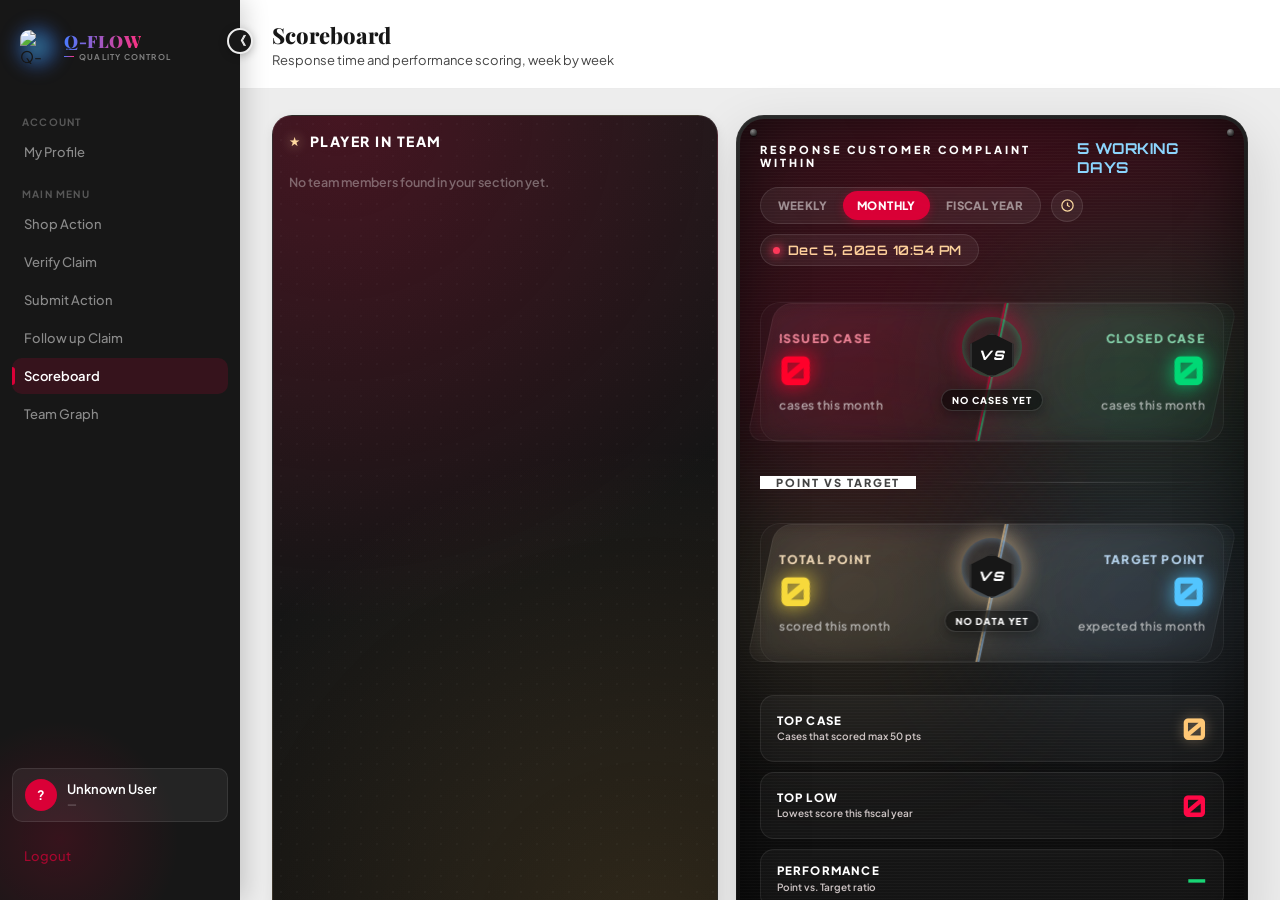
==== commit 9392dc07: "Confirm Assignment & Notify: only email new/changed verifiers Per request: after revising a verifier" ====
--- a/main.html
+++ b/main.html
@@ -1053,6 +1053,16 @@
       <div class="sb-roster-epic-glow"></div>
       <h3><span class="sb-roster-epic-icon">★</span> Player in Team</h3>
 
+      <!-- Shown whenever a past period is picked via the History modal
+           (see tgHistoryDate/tgViewMode, shared with Team Graph) — the
+           card scores below are recomputed for THAT period instead of
+           the live current month. Same "Back to Live" pattern as Team
+           Graph's own history banner. -->
+      <div id="sbRosterHistoryBanner" class="tg-history-banner" style="display:none;">
+        <span id="sbRosterHistoryBannerText">🕐 Viewing history — scores are not live</span>
+        <button type="button" onclick="tgViewLive(); renderScoreboard();">↩ Back to Live</button>
+      </div>
+
       <!-- Team formation, grouped by User Type — same section as the
            logged-in user only. 4Dx Mentor sits apart on its own row
            (left-aligned, like a coach standing off to the side of the
@@ -1557,6 +1567,18 @@
   //                               Finding Risk already uses for deletedFiles.
   //   SAVE_ANALYSIS_URL       → { id, rootCauseAnalysis, outflowAnalysis }
   //   SAVE_CONSIDERATIONS_URL → { id, actionPlan, investigationImagesBase64[] }
+  //
+  // Revise Action (Verify Claim, added per request — "one more button for
+  // Revise Action for change detail ... keep record of history"):
+  // confirmReviseAction() also sends `actionReviseHistory` (string) through
+  // this SAME flow — one line per revision, appended (full string sent each
+  // time, same "send the whole field" convention as HoldHistory), format
+  // "[Type N] <ISO timestamp> | <changed by> | OLD: <old text> -> NEW: <new
+  // text>" (pipes/newlines stripped from the text first so the format never
+  // breaks). Needs a matching "ActionReviseHistory" SharePoint column
+  // (Multiple lines of text) mapped in this flow's Update item action, AND
+  // added to claims.js's own Select action — otherwise the revision history
+  // shown on the action block only survives this session, not a reload.
   //
   // PASTE YOUR PAD HTTP TRIGGER URLS BELOW (replace the placeholder strings):
   const SAVE_INSPECTION_URL     = "https://defaultf0acde03224240b9a3cad7a1bfe471.e5.environment.api.powerplatform.com:443/powerautomate/automations/direct/workflows/5a80abe4594b425e9d9578c11352bab7/triggers/manual/paths/invoke?api-version=1&sp=%2Ftriggers%2Fmanual%2Frun&sv=1.0&sig=qD8mbMVJFMIqt-rCOJGOVNHI7rbDOJTC9XHp98aP7X8";
@@ -1896,7 +1918,22 @@
   // ?['email'], with the claim number/subject/action list/link built into
   // the email body from item() fields. PASTE YOUR TRIGGER URL BELOW — a
   // placeholder no-ops the call (see the PASTE_ guard in
-  // confirmVerificationAssignments()).
+  // confirmVerificationAssignments()). `assignees` here is already
+  // FILTERED to only new/changed assignments (per request — a same-
+  // verifier action is skipped, see confirmVerificationAssignments()'s
+  // own comment), so this flow can email everyone it's handed without
+  // any dedup logic of its own.
+  //
+  // Confirm Assignment & Notify also separately writes
+  // `verificationNotifiedAssignees` (string, JSON) back through
+  // SAVE_VERIFICATION_URL right after a successful send — a snapshot of
+  // who's assigned to every action AT THE TIME of that notify, used to
+  // detect "changed since last notify" on the next click. Needs a
+  // matching "VerificationNotifiedAssignees" SharePoint column (Multiple
+  // lines of text, same shape as VerificationAssignees) mapped in
+  // SAVE_VERIFICATION_URL's Update item action, and added to claims.js's
+  // own Select action — skipping that read-back means every visit looks
+  // like nothing was ever notified, and everyone gets re-emailed again.
   const SEND_VERIFY_ASSIGNMENT_EMAIL_URL = "https://defaultf0acde03224240b9a3cad7a1bfe471.e5.environment.api.powerplatform.com:443/powerautomate/automations/direct/cu/12/workflows/b5cc4a858ed3401997176586bb1819ac/triggers/manual/paths/invoke?api-version=1&sp=%2Ftriggers%2Fmanual%2Frun&sv=1.0&sig=DYphpQsPbRinOY1SKZr2RLY2Xdu0h8QCfkgjHRKUU3E";
 
   // ── DUE / EFFECTIVE DATE FOLLOW-UP REMINDER (send Outlook email) ────────
@@ -3403,38 +3440,67 @@
     return db.filter(e => _evaluateRecordMatchesUser(e, empId, firstName));
   }
 
-  /** This calendar month's {label: value(0-100)} scores for one roster
-   *  user, bucketed by week-of-month and averaged the same way
-   *  computeRadarScoresForPeriod('month') does for the logged-in user —
-   *  every week counts equally regardless of how many claims it holds. */
+  /** This roster user's own EVALUATES_DATABASE rows for every claim that
+   *  was actually CLOSED within the given period — NOT filtered by when
+   *  the evaluation was submitted. Per request: a card's score should
+   *  reflect claims that closed that month, so a claim closed on the
+   *  30th but evaluated a few days into the next month still counts
+   *  toward the month it CLOSED in, and a claim evaluated same-day as
+   *  closing (the common case) works exactly the same either way. Needs
+   *  ACTIVE_CLAIMS_DATABASE to look up each evaluation's own claim's
+   *  CloseDate via its ClaimId. */
+  function _closedClaimEvalsForUser(u, refDate, mode) {
+    const { classify } = _buildPeriodBuckets(refDate, mode);
+    const claims = (typeof ACTIVE_CLAIMS_DATABASE !== 'undefined' && Array.isArray(ACTIVE_CLAIMS_DATABASE)) ? ACTIVE_CLAIMS_DATABASE : [];
+    const claimsById = new Map(claims.map(c => [String(c.id ?? c.ID ?? ''), c]));
+    return _evaluationRecordsForUser(u).filter(e => {
+      const claimId = String(e.ClaimId ?? e.claimId ?? e.ClaimID ?? '');
+      const claim = claimId ? claimsById.get(claimId) : null;
+      const closeDate = claim ? _toDateOrNull(resolveField(claim, ['closeDate', 'CloseDate'], '')) : null;
+      return !!(closeDate && classify(closeDate) >= 0);
+    });
+  }
+
+  /** {label: value(0-100)} per-subject breakdown for one roster user's card
+   *  stat grid, scoped to the SAME period computeMonthlyOverallScoreForUser()
+   *  uses (live current month, or the History-picked period — see there).
+   *  A subject with no closed+evaluated claims in the period defaults to
+   *  RADAR_DEFAULT_MAX (100), same "starts at max until real data exists"
+   *  convention as the Profile page's own radar. */
   function computeMonthlyScoresForUser(u) {
-    const evals = _evaluationRecordsForUser(u);
-    const now = new Date();
-    const buckets = _buildPeriodBuckets(now, 'month');
-    const bucketEvals = Array.from({ length: buckets.count }, () => []);
-    evals.forEach(e => {
-      const d = _evaluateRecordDate(e);
-      if (!d) return;
-      const idx = buckets.classify(d);
-      if (idx >= 0) bucketEvals[idx].push(e);
-    });
+    const refDate = tgHistoryDate || new Date();
+    const mode = tgHistoryDate ? tgViewMode : 'month';
+    const evals = _closedClaimEvalsForUser(u, refDate, mode);
     const scores = {};
     PERFORMANCE_LABELS.forEach(label => {
       const key = PERFORMANCE_LABEL_TO_KEY[label];
-      const bucketAverages = bucketEvals.map(evs => _avgEvaluateValue(evs, key)).filter(v => v !== null);
-      const avg = bucketAverages.length > 0 ? bucketAverages.reduce((a, b) => a + b, 0) / bucketAverages.length : null;
-      scores[label] = Math.round((avg ?? RADAR_DEFAULT_MAX) * 10) / 10;
+      const avg = _avgEvaluateValue(evals, key);
+      scores[label] = avg !== null ? Math.round(avg * 10) / 10 : RADAR_DEFAULT_MAX;
     });
     return scores;
   }
 
-  /** {overall, scores} for one roster user's current month — overall is the
-   *  plain average of the 5 subject scores, same formula the Profile page's
-   *  radarTotal uses. */
+  /** {overall, scores} for one roster user's roster card — per request:
+   *  "every 1st of the month, the total score resets to 100; once claims
+   *  close and get evaluated that month, average their total evaluate
+   *  score" — overall is the PLAIN AVERAGE of that user's own TotalScore
+   *  (submitEvaluation()'s per-claim 0-100 average across that role's
+   *  subjects) across every claim CLOSED in the period, defaulting to 100
+   *  when none have closed yet (a brand new month, or simply no claims
+   *  closed for this person yet in the picked period) — NOT a re-average
+   *  of the 5 subject scores, which would double-count each claim once
+   *  per subject instead of once overall.
+   *  Dynamically follows the Scoreboard/Team Graph History picker: reads
+   *  tgHistoryDate/tgViewMode (same shared anchor Team Graph's own chart
+   *  uses — set via the History modal's "Show on Team Graph" button), so
+   *  picking a past period updates these cards too, not just the chart. */
   function computeMonthlyOverallScoreForUser(u) {
+    const refDate = tgHistoryDate || new Date();
+    const mode = tgHistoryDate ? tgViewMode : 'month';
+    const evals = _closedClaimEvalsForUser(u, refDate, mode);
+    const totals = evals.map(e => Number(e.TotalScore ?? e.totalScore)).filter(v => !isNaN(v));
+    const overall = totals.length ? totals.reduce((a, b) => a + b, 0) / totals.length : RADAR_DEFAULT_MAX;
     const scores = computeMonthlyScoresForUser(u);
-    const vals = PERFORMANCE_LABELS.map(l => Number(scores[l]) || 0);
-    const overall = vals.length ? vals.reduce((a, b) => a + b, 0) / vals.length : 0;
     return { overall, scores };
   }
 
@@ -7218,12 +7284,30 @@
       return t !== '4Dx Mentor' && t !== 'Team Leader';
     });
 
-    // ---- This month's overall score per Player/Team Leader (Mentors don't
-    //      self-evaluate — see EVALUATE_SUBJECTS' appliesTo — so their card
-    //      always stays the plain default design, unchanged). Every scored
-    //      Player/Team Leader gets ONE of 4 tiered card frames based on
-    //      where their OWN score falls — not "am I the top scorer", so
-    //      several teammates can share the same tier at once:
+    // ---- Roster History banner — shown whenever the History modal's
+    //      "Show on Team Graph" set a history anchor (tgHistoryDate),
+    //      shared with Team Graph itself, so the card scores below reflect
+    //      THAT period instead of the live current month. ----
+    const rosterHistoryBanner = document.getElementById('sbRosterHistoryBanner');
+    if (rosterHistoryBanner) {
+      rosterHistoryBanner.style.display = tgHistoryDate ? 'flex' : 'none';
+      if (tgHistoryDate) {
+        const modeLabel = { week: 'Weekly', month: 'Monthly', fy: 'Fiscal Year' }[tgViewMode] || tgViewMode;
+        const bannerTextEl = document.getElementById('sbRosterHistoryBannerText');
+        if (bannerTextEl) bannerTextEl.textContent = `🕐 Viewing history (${modeLabel}, anchored to ${formatDateDisplay(tgHistoryDate.toISOString())}) — scores are not live`;
+      }
+    }
+
+    // ---- This period's overall score per Player/Team Leader (Mentors
+    //      don't self-evaluate — see EVALUATE_SUBJECTS' appliesTo — so
+    //      their card always stays the plain default design, unchanged).
+    //      "This period" is the live current month by default, or
+    //      whatever period the History modal anchored to (tgHistoryDate/
+    //      tgViewMode, same shared state Team Graph's chart uses) — see
+    //      computeMonthlyOverallScoreForUser(). Every scored Player/Team
+    //      Leader gets ONE of 4 tiered card frames based on where their
+    //      OWN score falls — not "am I the top scorer", so several
+    //      teammates can share the same tier at once:
     //        50-69  -> "50 Score Up Frame" (tier50, silver)
     //        70-84  -> "70 Score Up Frame" (tier70, gold)
     //        85-94  -> "85 Score Up Frame" (tier85, icon white/gold)
@@ -9587,6 +9671,45 @@
     const re = new RegExp(`(\\[${type}\\s*${num}\\]\\s*[\\s\\S]*?\\(Eff:\\s*)(.*?)(\\s*\\|\\s*Due:\\s*.*?\\))`, 'i');
     if (!re.test(apText)) return apText;
     return apText.replace(re, (whole, pre, oldEff, post) => `${pre}${newEff}${post}`);
+  }
+
+  /** Rewrites ONE action's DESCRIPTION TEXT in place within a raw actionPlan
+   *  text blob — used by confirmReviseAction() so a Team Leader can revise
+   *  an NG'd action's detail (e.g. it turned out to not actually be doable
+   *  as originally written) without touching its Eff/Due dates or any
+   *  other block. Mirrors _rewriteActionEffDate()'s "replace just this
+   *  block's own piece, leave everything else untouched" approach. */
+  function _rewriteActionText(apText, type, num, newText) {
+    if (!apText) return apText;
+    const re = new RegExp(`(\\[${type}\\s*${num}\\]\\s*)([\\s\\S]*?)(\\s*\\(Eff:)`, 'i');
+    if (!re.test(apText)) return apText;
+    return apText.replace(re, (whole, pre, oldText, post) => `${pre}${newText}${post}`);
+  }
+
+  /** Builds the new full ActionReviseHistory string after appending one
+   *  more revision — same "send the whole field, not a delta" convention
+   *  as _appendHoldHistoryLine(). */
+  function _appendActionReviseHistoryLine(claim, type, num, oldText, newText) {
+    const existing = resolveField(claim || {}, ['actionReviseHistory', 'ActionReviseHistory'], '');
+    const clean = (s) => String(s || '').replace(/[\r\n|]+/g, ' ').trim();
+    const profile = JSON.parse(localStorage.getItem('userProfile') || '{}');
+    const by = `${profile.firstName || ''} ${profile.lastName || ''}`.trim() || profile.empId || 'Unknown';
+    const line = `[${type} ${num}] ${new Date().toISOString()} | ${by} | OLD: ${clean(oldText)} -> NEW: ${clean(newText)}`;
+    return existing ? `${existing}\n${line}` : line;
+  }
+
+  /** Parses ActionReviseHistory back into this ONE action's own revisions,
+   *  oldest first, for the "📜 Revision History" panel on its block. */
+  function _getActionReviseHistory(claim, type, num) {
+    const raw = resolveField(claim || {}, ['actionReviseHistory', 'ActionReviseHistory'], '');
+    if (!raw) return [];
+    const re = new RegExp(`^\\[${type}\\s*${num}\\]\\s*(\\S+)\\s*\\|\\s*(.*?)\\s*\\|\\s*OLD:\\s*(.*?)\\s*->\\s*NEW:\\s*(.*)$`, 'i');
+    return String(raw).split('\n').map(line => {
+      const m = line.match(re);
+      if (!m) return null;
+      const d = new Date(m[1]);
+      return { date: isNaN(d.getTime()) ? null : d, by: m[2], oldText: m[3], newText: m[4] };
+    }).filter(Boolean);
   }
 
   /** Scans saved photo URLs (JSON array, comma-separated string, or plain
@@ -10525,6 +10648,31 @@
     catch (_) { return {}; }
   }
 
+  /** Snapshot of who was assigned to EACH `${type}_${num}` action the last
+   *  time "Confirm Assignment & Notify" actually sent an email — JSON map
+   *  of key -> {empId, firstName, lastName}, parallel to
+   *  verificationAssignees. Used by confirmVerificationAssignments() so a
+   *  re-click after only SOME actions' verifiers were changed only emails
+   *  the people whose assignment is new/changed since the last notify,
+   *  not everyone currently assigned on the whole claim (per request —
+   *  "only Notify to new verifier only... same verifier no need to
+   *  notify them"). */
+  function _getVerificationNotifiedAssignees(claim) {
+    try { return JSON.parse(resolveField(claim || {}, ['verificationNotifiedAssignees', 'VerificationNotifiedAssignees', 'Verificationnotifiedassignees'], '{}')) || {}; }
+    catch (_) { return {}; }
+  }
+
+  /** Same "is this a different person than before" comparison
+   *  _saveVerificationAssignees() already uses (empId match, else
+   *  full-name match) — shared here so "changed since last notify" and
+   *  "changed since last assign" can never silently drift apart. */
+  function _isDifferentAssignee(prev, next) {
+    if (!prev && !next) return false;
+    if (!prev || !next) return true;
+    return String(prev.empId || '') !== String(next.empId || '')
+      || `${prev.firstName || ''} ${prev.lastName || ''}`.trim() !== `${next.firstName || ''} ${next.lastName || ''}`.trim();
+  }
+
   /** DD/MM/YY HH:MM:SS — same display convention self-evaluation and
    *  Finding Risk timestamps already use elsewhere in this app, reused
    *  here for verificationLog's accumulated entries. */
@@ -11311,12 +11459,44 @@
     // above starts genuinely fresh — see confirmChangeEffDateAndReVerify().
     const reVerifyHtml = (isTeamLeader && state.result === 'NG') ? `
       <div style="margin-top:12px; padding:10px 12px; background:#fff0f0; border:1px solid #f5c2c2; border-radius:8px;">
-        <div style="font-size:11px; color:#a3262b; font-weight:700; margin-bottom:8px;">❌ This action was marked NG. Set a new Effective Date to give it another chance — this clears the NG result and assignment so it can be verified again from scratch.</div>
-        <button type="button" id="reVerifyToggle_${key}" class="action-btn" style="background:var(--surface-2); color:var(--charcoal); border:1px solid var(--border);" onclick="document.getElementById('reVerifyToggle_${key}').classList.add('hidden'); document.getElementById('reVerifyForm_${key}').classList.remove('hidden');">🔁 Change Effective Date & Re-Verify</button>
+        <div style="font-size:11px; color:#a3262b; font-weight:700; margin-bottom:8px;">❌ This action was marked NG. Set a new Effective Date to give it another chance, or revise the action itself if it turned out it couldn't actually be done as written — either way this clears the NG result and assignment so it can be verified again from scratch.</div>
+        <div style="display:flex; gap:8px; flex-wrap:wrap;">
+          <button type="button" id="reVerifyToggle_${key}" class="action-btn" style="background:var(--surface-2); color:var(--charcoal); border:1px solid var(--border);" onclick="document.getElementById('reVerifyToggle_${key}').classList.add('hidden'); document.getElementById('reviseToggle_${key}')?.classList.add('hidden'); document.getElementById('reVerifyForm_${key}').classList.remove('hidden');">🔁 Change Effective Date & Re-Verify</button>
+          <button type="button" id="reviseToggle_${key}" class="action-btn" style="background:var(--surface-2); color:var(--charcoal); border:1px solid var(--border);" onclick="document.getElementById('reviseToggle_${key}').classList.add('hidden'); document.getElementById('reVerifyToggle_${key}')?.classList.add('hidden'); document.getElementById('reviseForm_${key}').classList.remove('hidden');">✏️ Revise Action</button>
+        </div>
         <div id="reVerifyForm_${key}" class="hidden" style="display:flex; gap:8px; align-items:center; flex-wrap:wrap; margin-top:8px;">
           <input type="date" id="reVerifyEffInput_${key}" class="form-control" style="max-width:160px;" value="${escapeHtml(eff || '')}">
           <button type="button" id="reVerifyConfirmBtn_${key}" class="action-btn" style="background:var(--red); color:#fff;" onclick="confirmChangeEffDateAndReVerify('${type}',${num})">✔ Confirm & Reset</button>
           <button type="button" class="action-btn" style="background:var(--surface-2); color:var(--charcoal); border:1px solid var(--border);" onclick="document.getElementById('reVerifyForm_${key}').classList.add('hidden'); document.getElementById('reVerifyToggle_${key}').classList.remove('hidden');">Cancel</button>
+        </div>
+        <div id="reviseForm_${key}" class="hidden" style="margin-top:8px;">
+          <textarea id="reviseTextInput_${key}" class="form-control" style="min-height:60px;">${escapeHtml(entry.text || '')}</textarea>
+          <label style="font-size:11px; display:block; margin-top:8px; margin-bottom:4px;">New Effective Date <span style="color:var(--charcoal-soft); font-weight:400;">(this is a new/changed action — set a fresh Effective Date for it)</span></label>
+          <input type="date" id="reviseEffInput_${key}" class="form-control" style="max-width:160px;" value="${escapeHtml(eff || '')}">
+          <div style="display:flex; gap:8px; margin-top:8px;">
+            <button type="button" id="reviseConfirmBtn_${key}" class="action-btn" style="background:var(--red); color:#fff;" onclick="confirmReviseAction('${type}',${num})">✔ Save Revision & Reset</button>
+            <button type="button" class="action-btn" style="background:var(--surface-2); color:var(--charcoal); border:1px solid var(--border);" onclick="document.getElementById('reviseForm_${key}').classList.add('hidden'); document.getElementById('reviseToggle_${key}').classList.remove('hidden');">Cancel</button>
+          </div>
+        </div>
+      </div>
+    ` : '';
+
+    // Revision history — "keep record of history action for able to check
+    // back what action had change and able to know change what to what".
+    // Shown whenever this action has ANY past revisions, regardless of its
+    // current NG/OK state (a revised action can go on to be re-verified OK,
+    // and the history should still be visible afterward).
+    const reviseHistory = _getActionReviseHistory(selectedClaimData, type, num);
+    const reviseHistoryHtml = reviseHistory.length ? `
+      <div style="margin-top:12px;">
+        <button type="button" id="reviseHistToggle_${key}" class="action-btn" style="background:var(--surface-2); color:var(--charcoal); border:1px solid var(--border); font-size:11px;" onclick="document.getElementById('reviseHistToggle_${key}').classList.add('hidden'); document.getElementById('reviseHistPanel_${key}').classList.remove('hidden');">📜 Revision History (${reviseHistory.length})</button>
+        <div id="reviseHistPanel_${key}" class="hidden" style="margin-top:8px; padding:10px 12px; background:var(--surface-2); border-radius:8px; font-size:11px; color:var(--charcoal);">
+          ${reviseHistory.map((r, i) => `
+            <div style="${i > 0 ? 'margin-top:10px; padding-top:10px; border-top:1px dashed var(--border);' : ''}">
+              <div style="font-weight:700; color:var(--charcoal-soft);">${r.date ? _formatLogTimestamp(r.date) : ''} — ${escapeHtml(r.by || '')}</div>
+              <div style="margin-top:4px;"><strong>Before:</strong> ${escapeHtml(r.oldText)}</div>
+              <div style="margin-top:2px;"><strong>After:</strong> ${escapeHtml(r.newText)}</div>
+            </div>`).join('')}
         </div>
       </div>
     ` : '';
@@ -11338,6 +11518,7 @@
       ${assignRowHtml}
       ${actionControlsHtml}
       ${reVerifyHtml}
+      ${reviseHistoryHtml}
     `;
     containerEl.appendChild(wrap);
     _renderDocChips(docContainerId, canAct);
@@ -11518,6 +11699,101 @@
       });
     } catch (e) {
       console.log('confirmChangeEffDateAndReVerify save (CORS suppressed):', e);
+    }
+    openVerifyWorkspace(selectedClaimData);
+  }
+
+  /** Revise Action (Team-Leader-only): rewrites this ONE action's
+   *  DESCRIPTION TEXT within actionPlan (per request — "for that action
+   *  cannot actually did so need to revise and change to another action"),
+   *  records the before/after into actionReviseHistory so it can always be
+   *  checked back later ("keep record of history action ... know change
+   *  what to what"), then resets the same verify-cycle fields
+   *  confirmChangeEffDateAndReVerify() does — result/reason/assignee/
+   *  timestamps, and the same NG-cycle counter bump, since a revised
+   *  action following an NG is just as much "one more re-verify cycle" as
+   *  a pushed-out Effective Date is, for computeNotifyShopScore()'s score
+   *  cap. Leaves Eff/Due untouched — Change Effective Date & Re-Verify
+   *  stays the separate control for that, per request ("one more button"
+   *  alongside the existing one, not a replacement). */
+  async function confirmReviseAction(type, num) {
+    const key = `${type}_${num}`;
+    const input = document.getElementById(`reviseTextInput_${key}`);
+    const newText = input && input.value.trim();
+    if (!newText) { alert('Please enter the revised action detail.'); return; }
+    const effInput = document.getElementById(`reviseEffInput_${key}`);
+    const newEff = effInput && effInput.value;
+    // Required, same as Change Effective Date & Re-Verify — per request,
+    // a revised action is effectively a NEW action, so it needs its own
+    // fresh Effective Date rather than inheriting the old (likely already
+    // past/irrelevant) one.
+    if (!newEff) { alert('Please pick a new Effective Date for the revised action.'); return; }
+    const apTextBefore = resolveField(selectedClaimData, ['actionPlan', 'ActionPlan', 'action_plan'], '');
+    const oldEntry = _extractActionTextByBlock(apTextBefore, type)[num];
+    const oldText = (oldEntry && oldEntry.text) || '';
+    const oldEff  = (oldEntry && oldEntry.eff) || '';
+    if (newText === oldText.trim() && newEff === oldEff) { alert('Nothing changed — the text and Effective Date are the same as before.'); return; }
+    if (!confirm(`Save this revision for ${type} Action #${num} (new Effective Date: ${newEff}) and reset it for re-verification?\n\nThis records the before/after in the action's history, clears its NG result and current assignment — you'll need to click "Assign Verifier" again.`)) return;
+
+    const btn = document.getElementById(`reviseConfirmBtn_${key}`);
+    if (btn) { btn.disabled = true; btn.innerText = 'Saving…'; }
+
+    try {
+      // Text and Effective Date both rewritten within actionPlan — same
+      // two single-block rewrite helpers the two "revise" paths already
+      // use individually, just chained here. Due date is untouched.
+      const newApText = _rewriteActionEffDate(_rewriteActionText(apTextBefore, type, num, newText), type, num, newEff);
+      selectedClaimData.actionPlan = newApText;
+      // History records the Effective Date change alongside the text
+      // change (embedded in the before/after strings, not a separate
+      // field) so "what changed to what" always includes the date too.
+      const oldTextForHistory = oldText + (oldEff ? ` (Eff: ${oldEff})` : ' (Eff: —)');
+      const newTextForHistory = newText + ` (Eff: ${newEff})`;
+      selectedClaimData.actionReviseHistory = _appendActionReviseHistoryLine(selectedClaimData, type, num, oldTextForHistory, newTextForHistory);
+
+      delete verifyState[key];
+      selectedClaimData.verificationAssignees          = _removeKeyFromJsonField(resolveField(selectedClaimData, ['verificationAssignees', 'VerificationAssignees'], '{}'), key);
+      selectedClaimData.verificationTimestamps         = _removeKeyFromJsonField(resolveField(selectedClaimData, ['verificationTimestamps', 'VerificationTimestamps'], '{}'), key);
+      selectedClaimData.verificationAssigneeTimestamps = _removeKeyFromJsonField(resolveField(selectedClaimData, ['verificationAssigneeTimestamps', 'VerificationAssigneeTimestamps'], '{}'), key);
+      selectedClaimData.verificationNgCounts           = _incrementKeyInJsonField(resolveField(selectedClaimData, ['verificationNgCounts', 'VerificationNgCounts'], '{}'), key);
+
+      const verifDataRaw = resolveField(selectedClaimData, ['verificationData', 'VerificationData'], '');
+      const resultLineRe = new RegExp(`\\[${type}\\s*${num}\\]\\s*(?:OK|NG)\\s*(?::\\s*[\\s\\S]*?)?\\s*(?=\\n\\n\\[(?:Corrective|Preventive)\\s*\\d+\\]|$)`, 'i');
+      selectedClaimData.verificationData = verifDataRaw.replace(resultLineRe, '').replace(/\n{3,}/g, '\n\n').trim();
+
+      const considUrl = (SAVE_CONSIDERATIONS_URL && !SAVE_CONSIDERATIONS_URL.startsWith('PASTE_')) ? SAVE_CONSIDERATIONS_URL : SAVE_INVESTIGATION_URL;
+      await fetch(considUrl, {
+        method: 'POST', headers: { 'Content-Type': 'application/json' },
+        body: JSON.stringify({
+          id: selectedClaimId.toString(),
+          actionPlan: newApText,
+          actionReviseHistory: selectedClaimData.actionReviseHistory,
+          status: (selectedClaimData && selectedClaimData.status) || 'QC Investigated',
+          tabSave: 'considerations',
+          considerationImagesBase64: [],
+          investigationImagesBase64: []
+        })
+      });
+
+      await fetch(SAVE_VERIFICATION_URL, {
+        method: 'POST', headers: { 'Content-Type': 'application/json' },
+        body: JSON.stringify({
+          id: selectedClaimId.toString(),
+          status: (selectedClaimData && selectedClaimData.status) || 'QC Investigated',
+          verifyStatus: 'Pending',
+          verificationData: selectedClaimData.verificationData,
+          verificationAssignees: selectedClaimData.verificationAssignees,
+          verificationTimestamps: selectedClaimData.verificationTimestamps,
+          verificationAssigneeTimestamps: selectedClaimData.verificationAssigneeTimestamps,
+          verificationNgCounts: selectedClaimData.verificationNgCounts,
+          verificationVideo: '[]',
+          verificationImagesBase64: [],
+          verificationDocumentsBase64: [],
+          verificationLog: resolveField(selectedClaimData, ['verificationLog', 'VerificationLog'], '')
+        })
+      });
+    } catch (e) {
+      console.log('confirmReviseAction save (CORS suppressed):', e);
     }
     openVerifyWorkspace(selectedClaimData);
   }
@@ -12168,24 +12444,42 @@
     }
   }
 
-  /** Team-Leader-only: emails every DISTINCT person currently assigned as a
-   *  verify person anywhere on this claim (across all Corrective/Preventive
-   *  actions, whether assigned just now or in an earlier visit), with a
-   *  deep link straight back to this claim's Verify workspace — see the
-   *  ?openVerify= handling in _handleDeepLinkOpenVerify(). Reads only the
-   *  CURRENT in-memory verifyState/assignments; doesn't touch verification
-   *  results, photos, documents, or status. Looks up each assignee's real
-   *  login email from USER_DATABASE by empId (falling back to a first+last
-   *  name match), since assignments only store name/empId, not email. */
+  /** Team-Leader-only: emails every DISTINCT person NEWLY or DIFFERENTLY
+   *  assigned as a verify person since the LAST time this button actually
+   *  sent a notification — per request: after revising a verifier on some
+   *  action, re-clicking this used to re-email EVERY currently-assigned
+   *  person on the whole claim, including ones whose assignment never
+   *  changed. Compares each action's current assignee (verifyState)
+   *  against the snapshot from the last successful notify
+   *  (verificationNotifiedAssignees) via _isDifferentAssignee() — a
+   *  same-assignee action is silently skipped, only new/changed ones go
+   *  out. Sends a deep link straight back to this claim's Verify
+   *  workspace — see the ?openVerify= handling in
+   *  _handleDeepLinkOpenVerify(). Doesn't touch verification results,
+   *  photos, documents, or status. Looks up each assignee's real login
+   *  email from USER_DATABASE by empId (falling back to a first+last name
+   *  match), since assignments only store name/empId, not email. */
   async function confirmVerificationAssignments() {
     if (!selectedClaimId || !selectedClaimData) return;
     const btn = document.getElementById('confirmAssignmentBtn');
     const originalText = btn.innerText;
 
-    const byPerson = new Map();
+    const currentAssignees = {};
     Object.keys(verifyState).forEach(key => {
       const a = verifyState[key] && verifyState[key].assignee;
-      if (!a) return;
+      if (a) currentAssignees[key] = a;
+    });
+
+    if (!Object.keys(currentAssignees).length) {
+      alert('No verify person has been assigned to any action yet — use "Assign Verifier" first.');
+      return;
+    }
+
+    const notifiedBefore = _getVerificationNotifiedAssignees(selectedClaimData);
+    const byPerson = new Map();
+    Object.keys(currentAssignees).forEach(key => {
+      const a = currentAssignees[key];
+      if (!_isDifferentAssignee(notifiedBefore[key], a)) return; // same verifier already notified for this action — skip
       const personKey = String(a.empId || '').trim() || `${a.firstName || ''}|${a.lastName || ''}`;
       if (!byPerson.has(personKey)) byPerson.set(personKey, { empId: a.empId || '', firstName: a.firstName || '', lastName: a.lastName || '', actions: [] });
       const [type, num] = key.split('_');
@@ -12193,7 +12487,7 @@
     });
 
     if (!byPerson.size) {
-      alert('No verify person has been assigned to any action yet — use "Assign Verifier" first.');
+      alert('No new or changed verify-person assignments to notify — everyone currently assigned already got their email for this action.');
       return;
     }
 
@@ -12226,10 +12520,27 @@
       assignees: sendable,
     };
 
+    // Snapshot to persist AFTER a real send — every CURRENTLY assigned
+    // action (not just the ones just notified), so an action whose
+    // verifier didn't change this round is correctly remembered as
+    // "already notified with this assignee" for the NEXT click too.
+    const notifiedAfterJson = JSON.stringify(currentAssignees);
+    async function _persistNotifiedSnapshot() {
+      selectedClaimData.verificationNotifiedAssignees = notifiedAfterJson;
+      if (!SAVE_VERIFICATION_URL || SAVE_VERIFICATION_URL.startsWith('PASTE_')) return;
+      try {
+        await fetch(SAVE_VERIFICATION_URL, {
+          method: 'POST', headers: { 'Content-Type': 'application/json' },
+          body: JSON.stringify({ id: selectedClaimId.toString(), verificationNotifiedAssignees: notifiedAfterJson, tabSave: 'notifyAssignment' })
+        });
+      } catch (e) { console.log('_persistNotifiedSnapshot (CORS suppressed):', e); }
+    }
+
     btn.innerText = '📧 Sending...'; btn.disabled = true;
     try {
       if (SEND_VERIFY_ASSIGNMENT_EMAIL_URL && !SEND_VERIFY_ASSIGNMENT_EMAIL_URL.startsWith('PASTE_')) {
         await fetch(SEND_VERIFY_ASSIGNMENT_EMAIL_URL, { method: 'POST', headers: { 'Content-Type': 'application/json' }, body: JSON.stringify(payload) });
+        await _persistNotifiedSnapshot();
         alert(`✅ Notification sent to ${sendable.length} verify person(s).`);
       } else {
         console.log('[confirmVerificationAssignments] SEND_VERIFY_ASSIGNMENT_EMAIL_URL is still a placeholder — nothing was sent:', payload);
@@ -12237,6 +12548,7 @@
       }
     } catch (e) {
       console.log('confirmVerificationAssignments (CORS suppressed):', e);
+      await _persistNotifiedSnapshot();
       alert('✔ Sent (check flow)');
     } finally {
       btn.innerText = originalText; btn.disabled = false;
